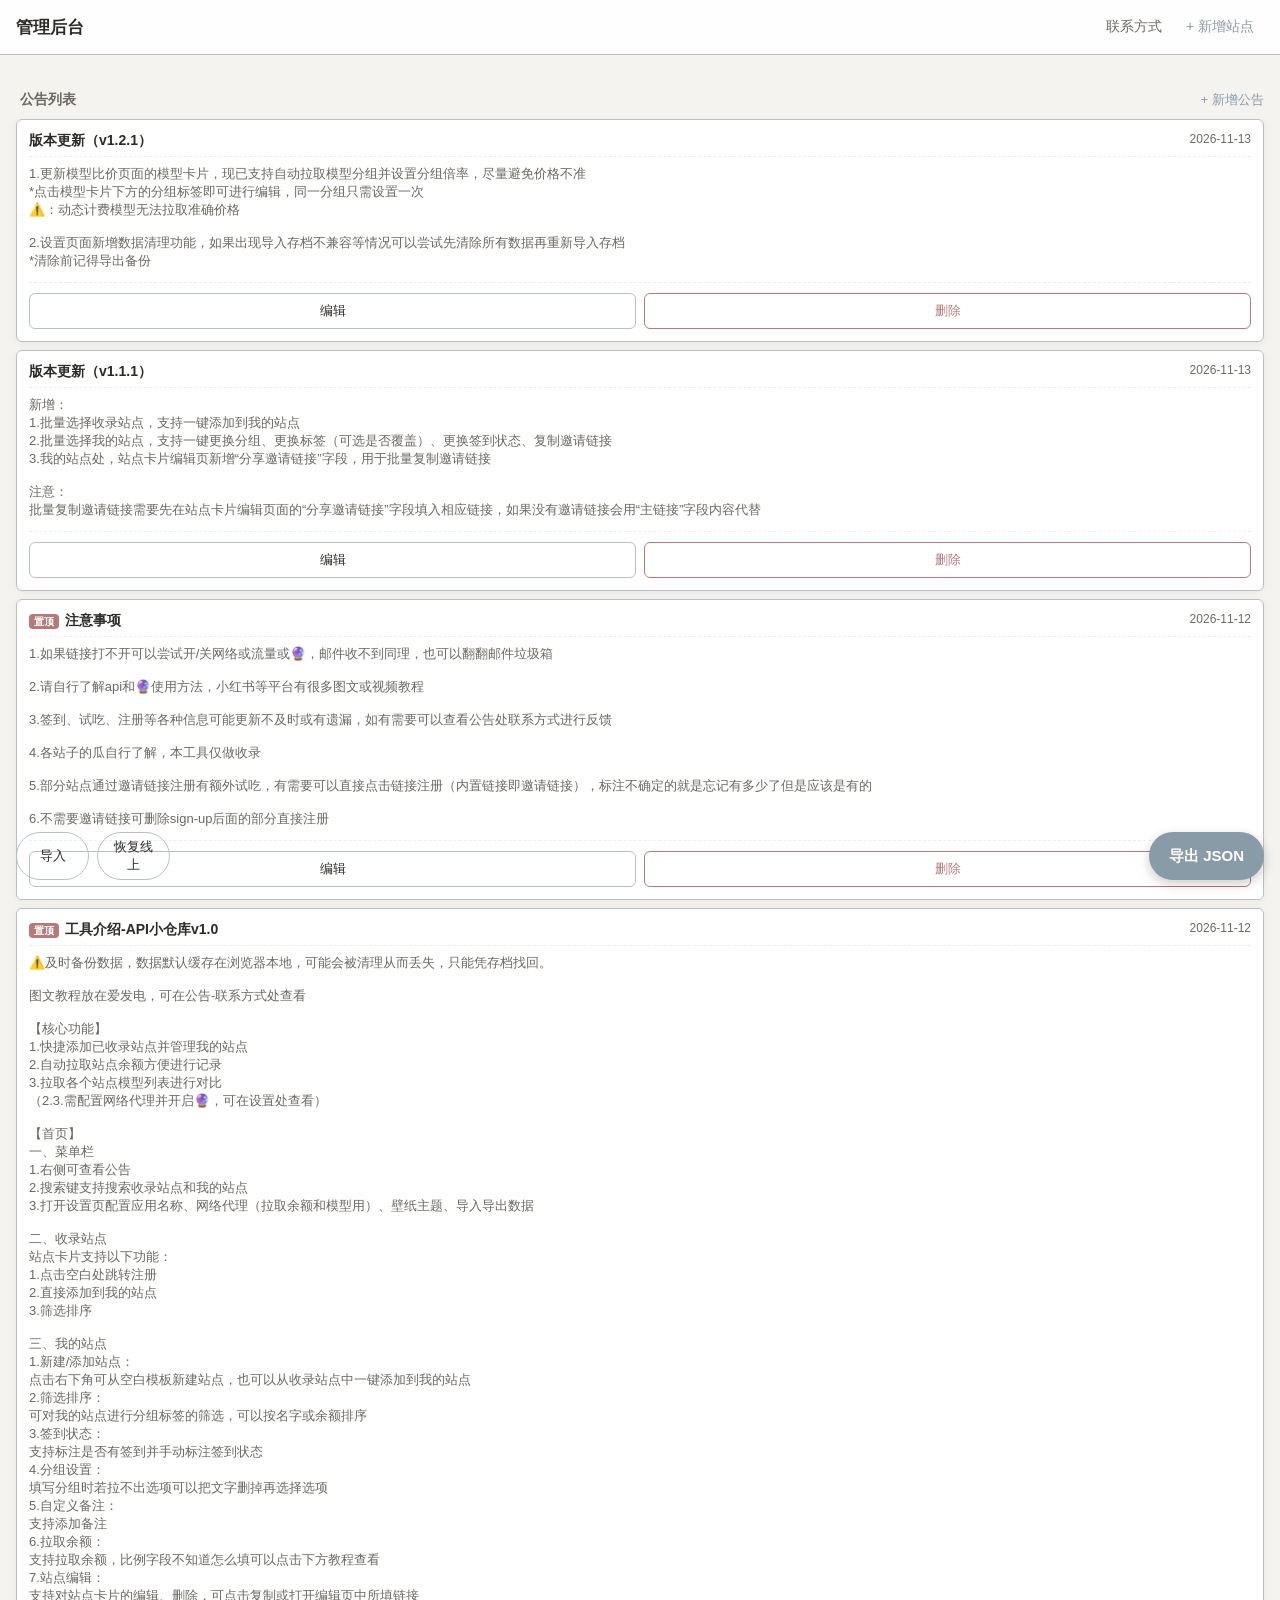
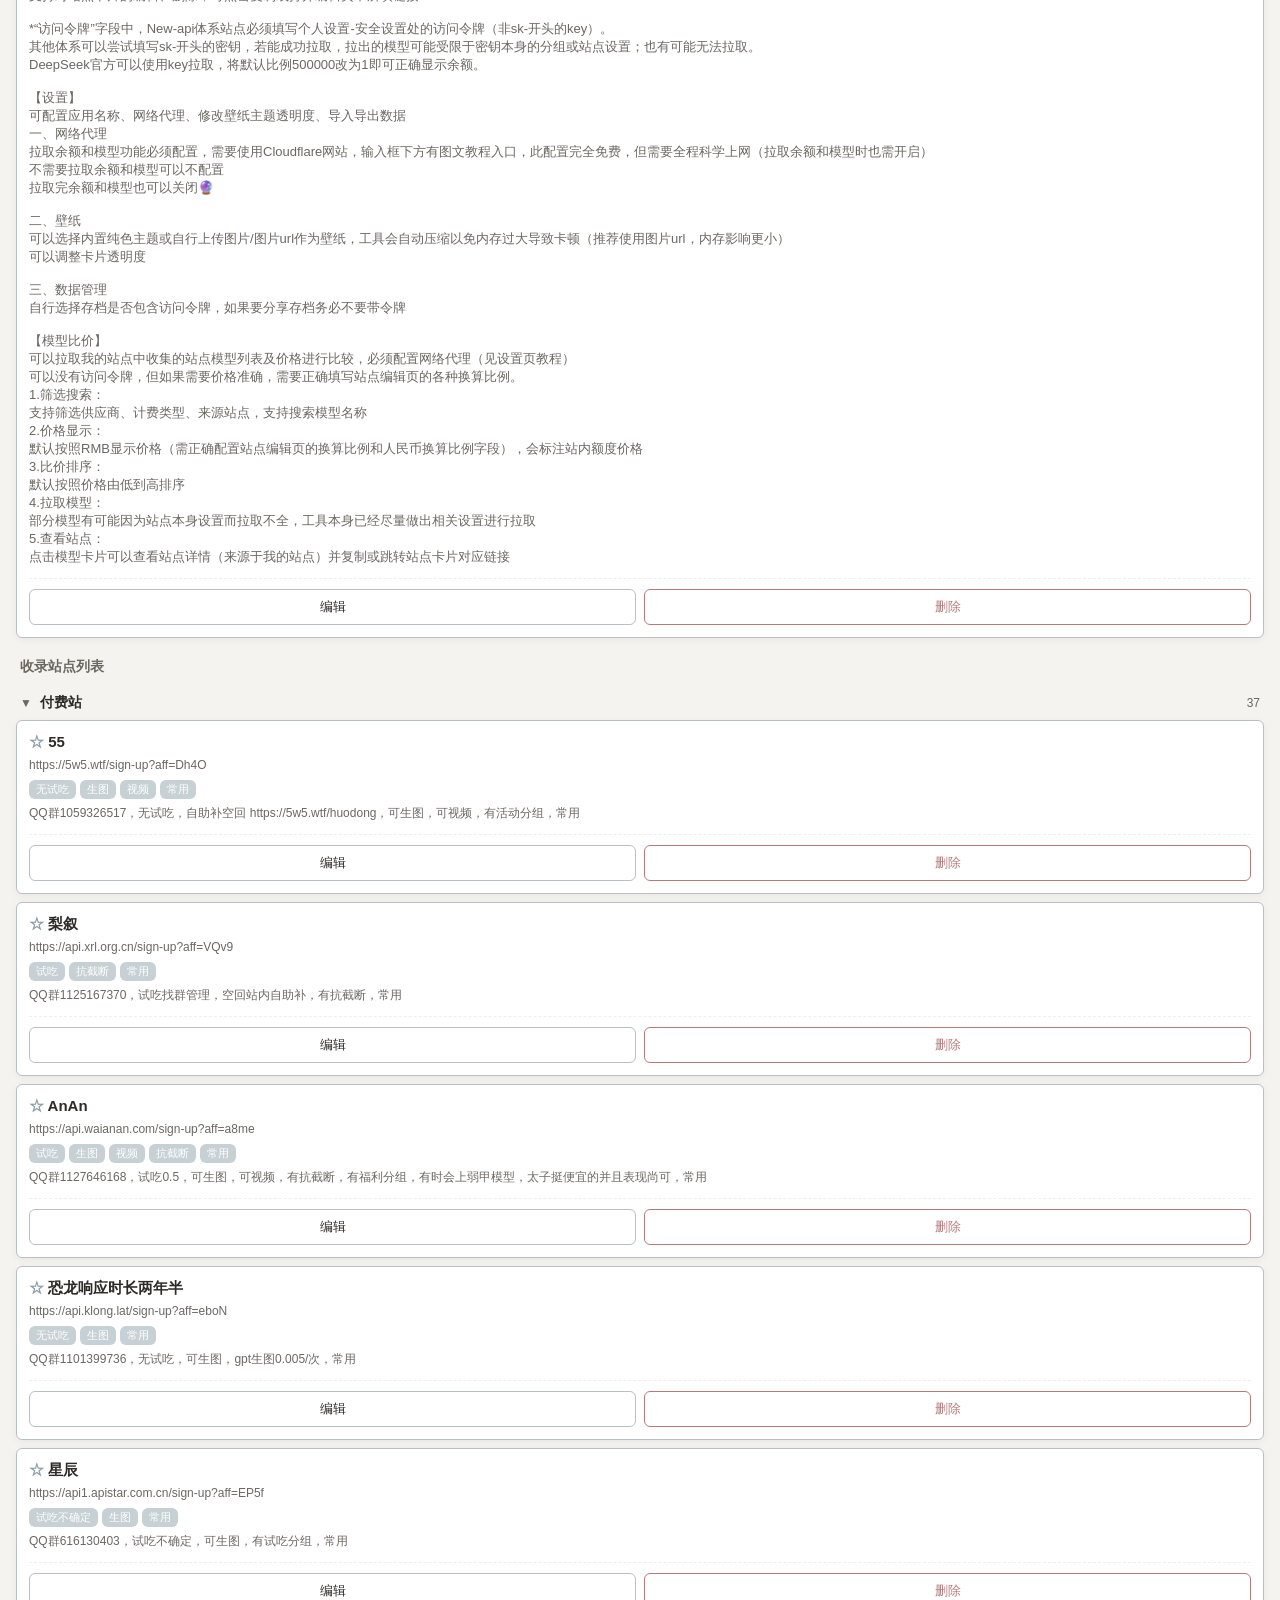
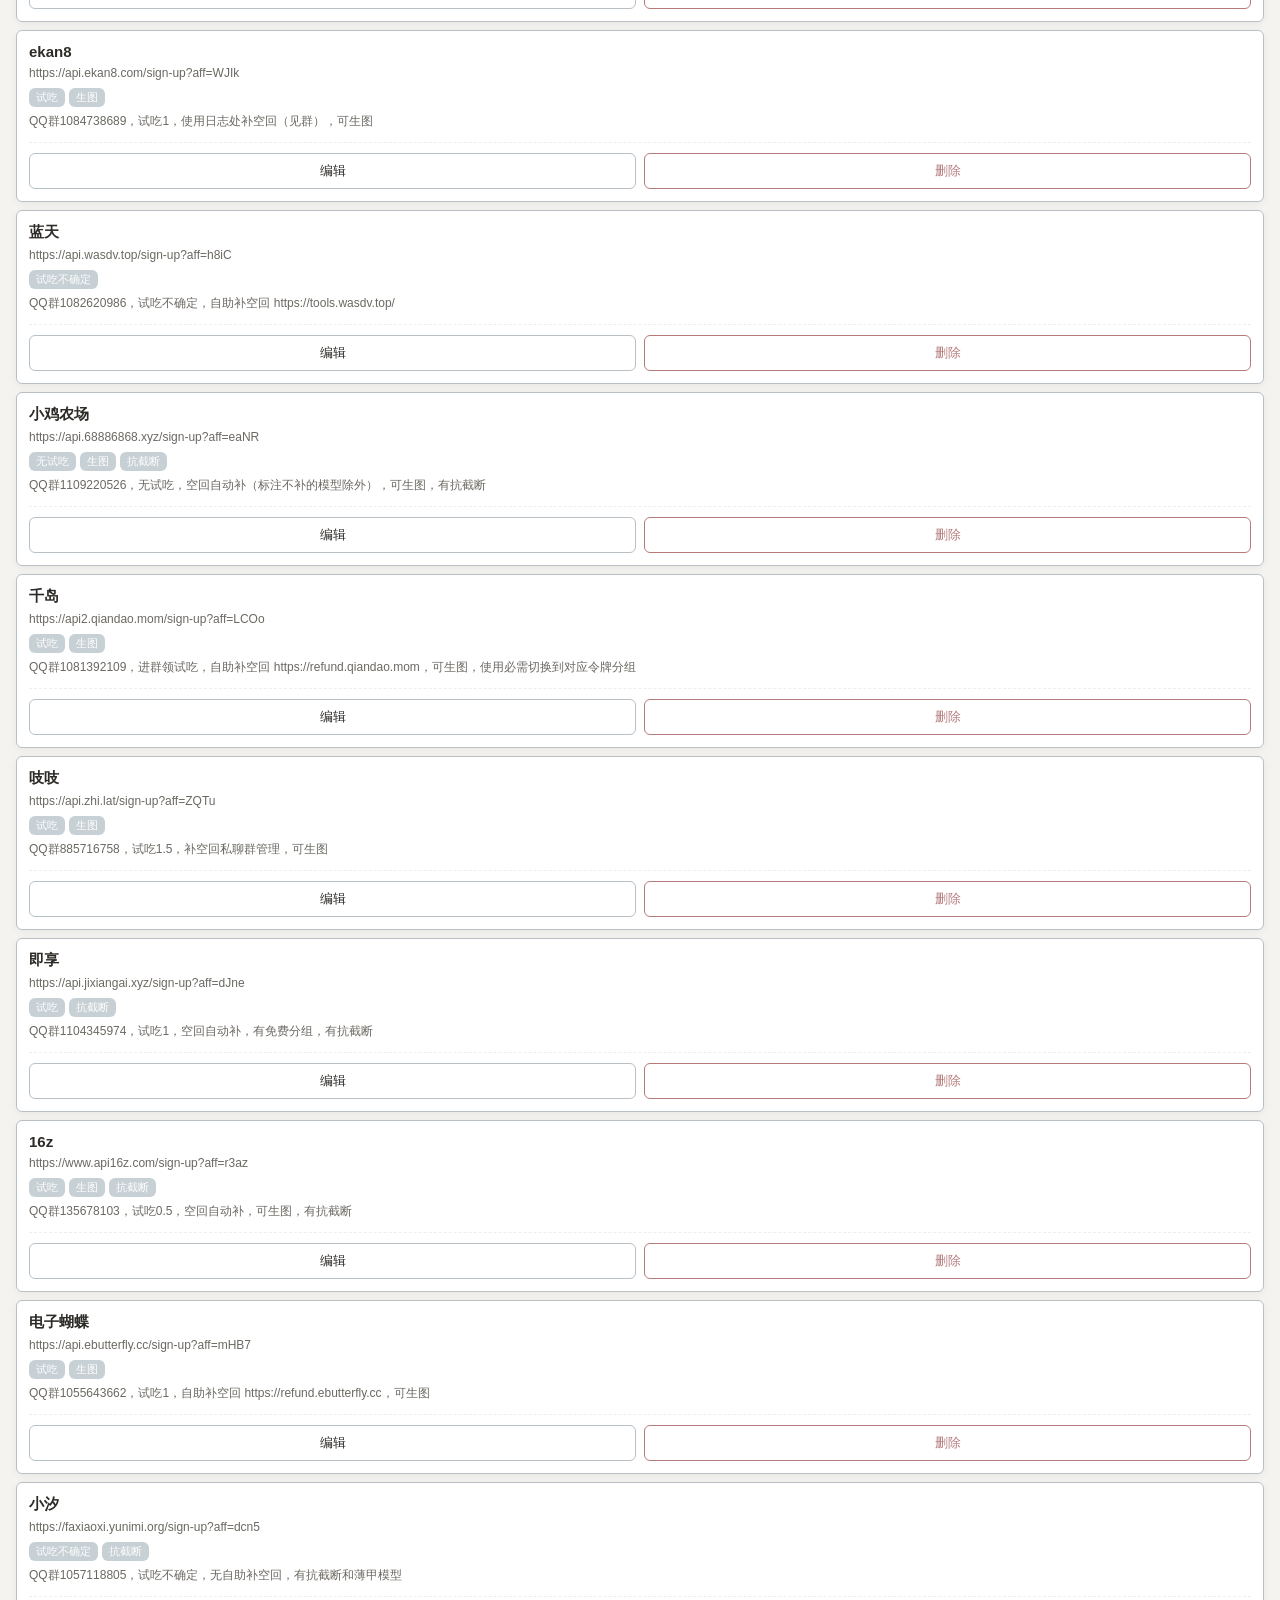
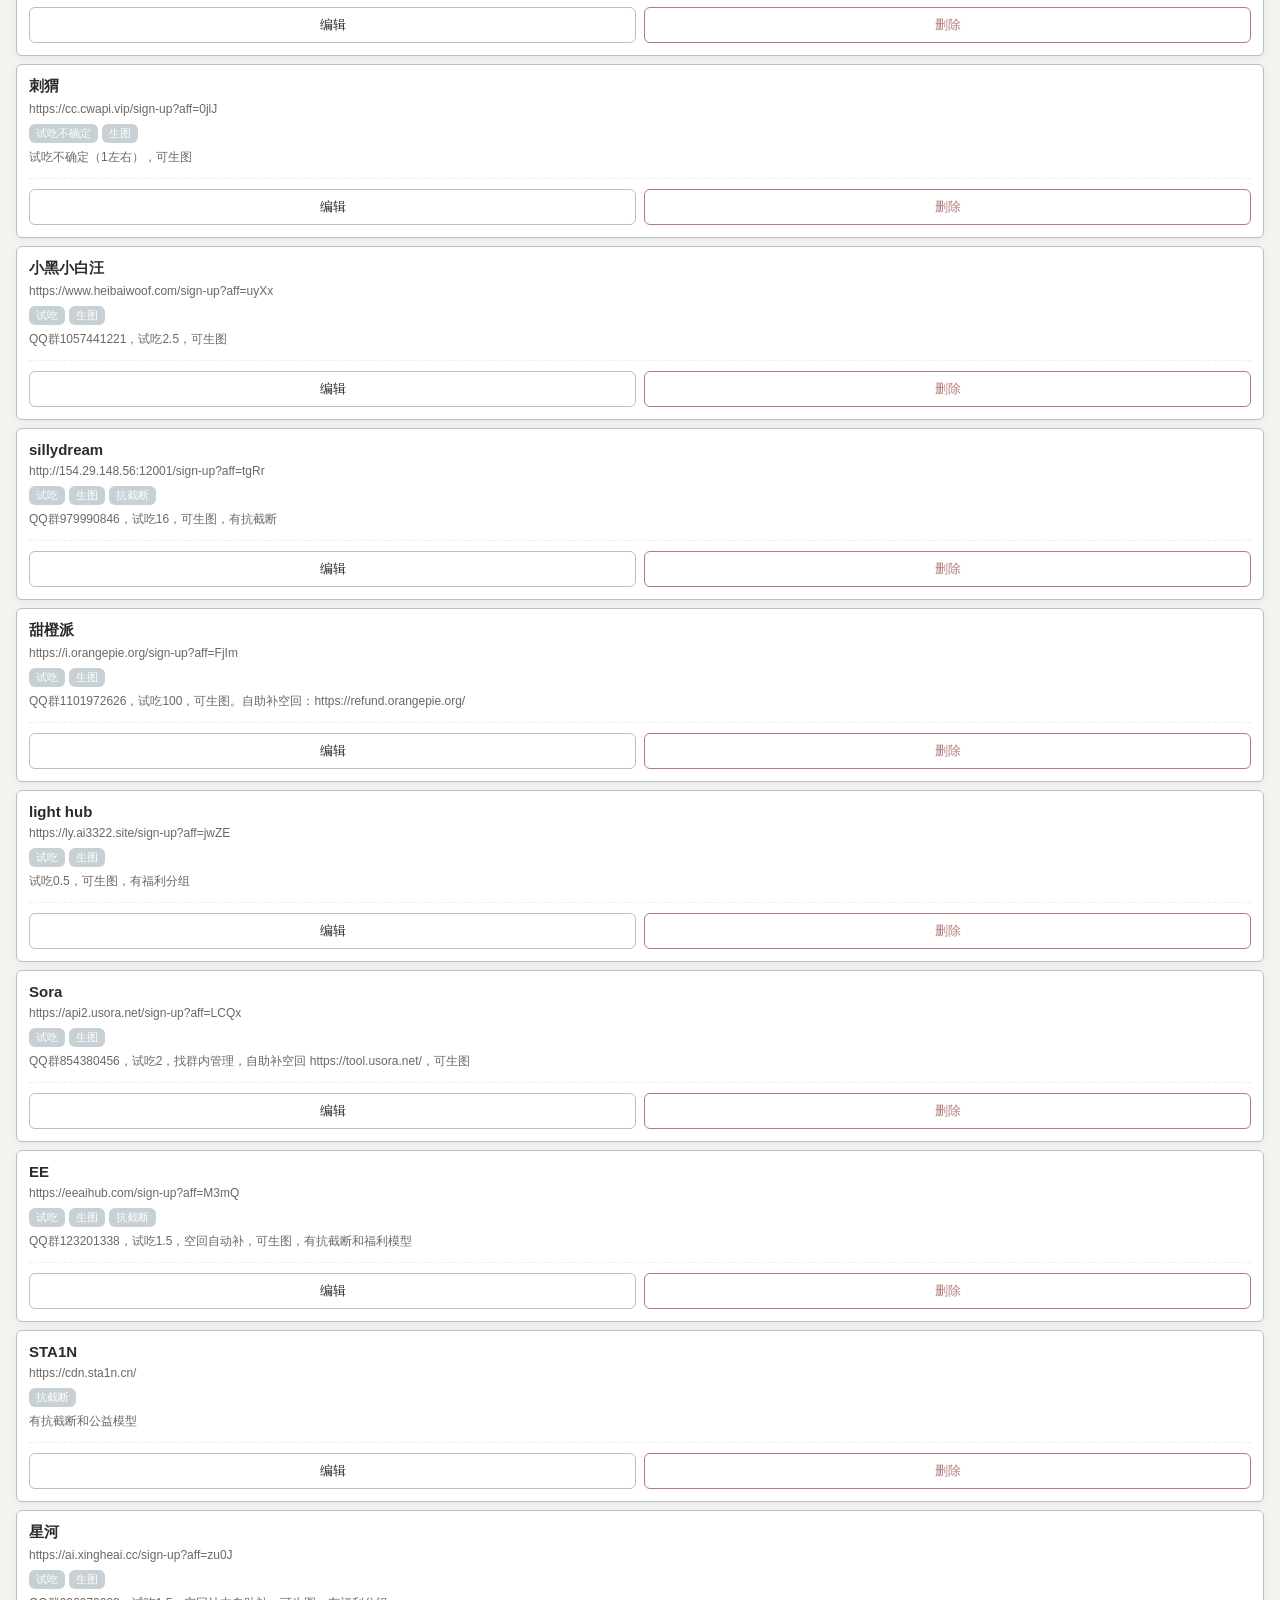
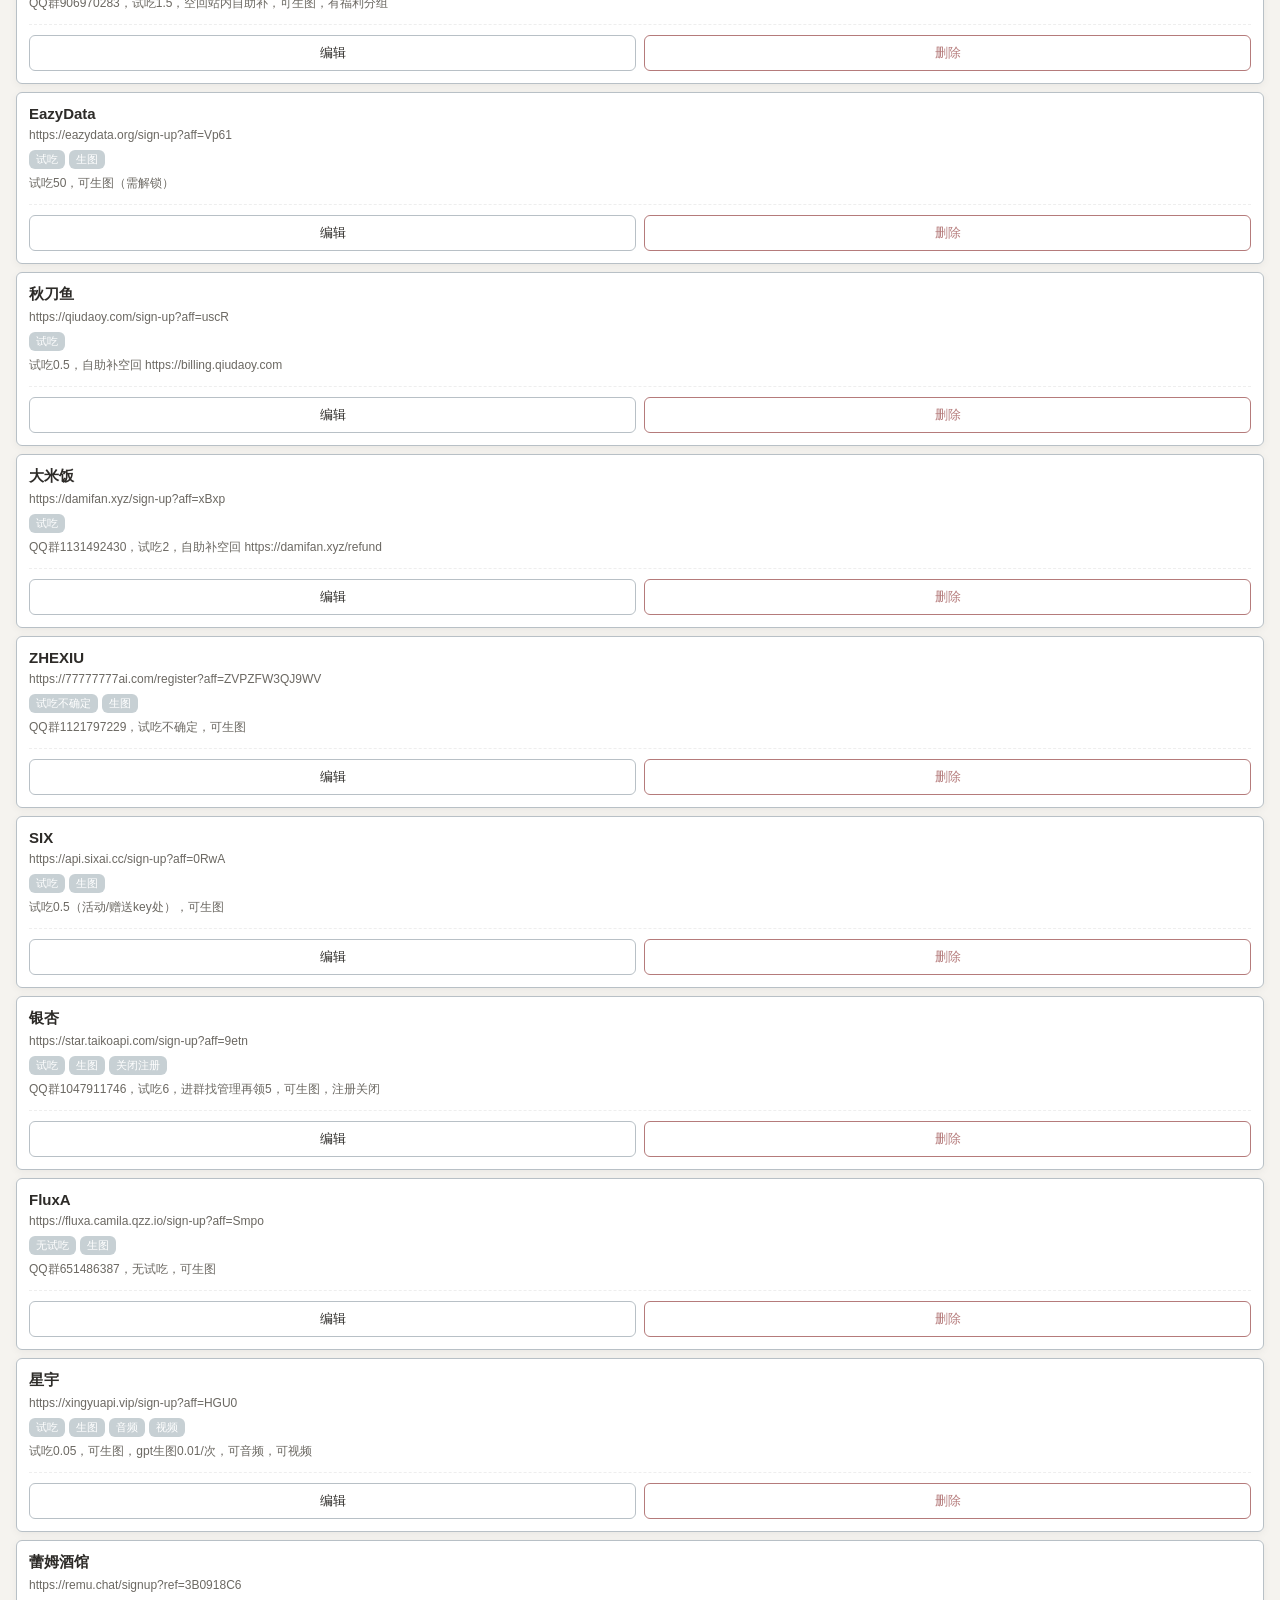
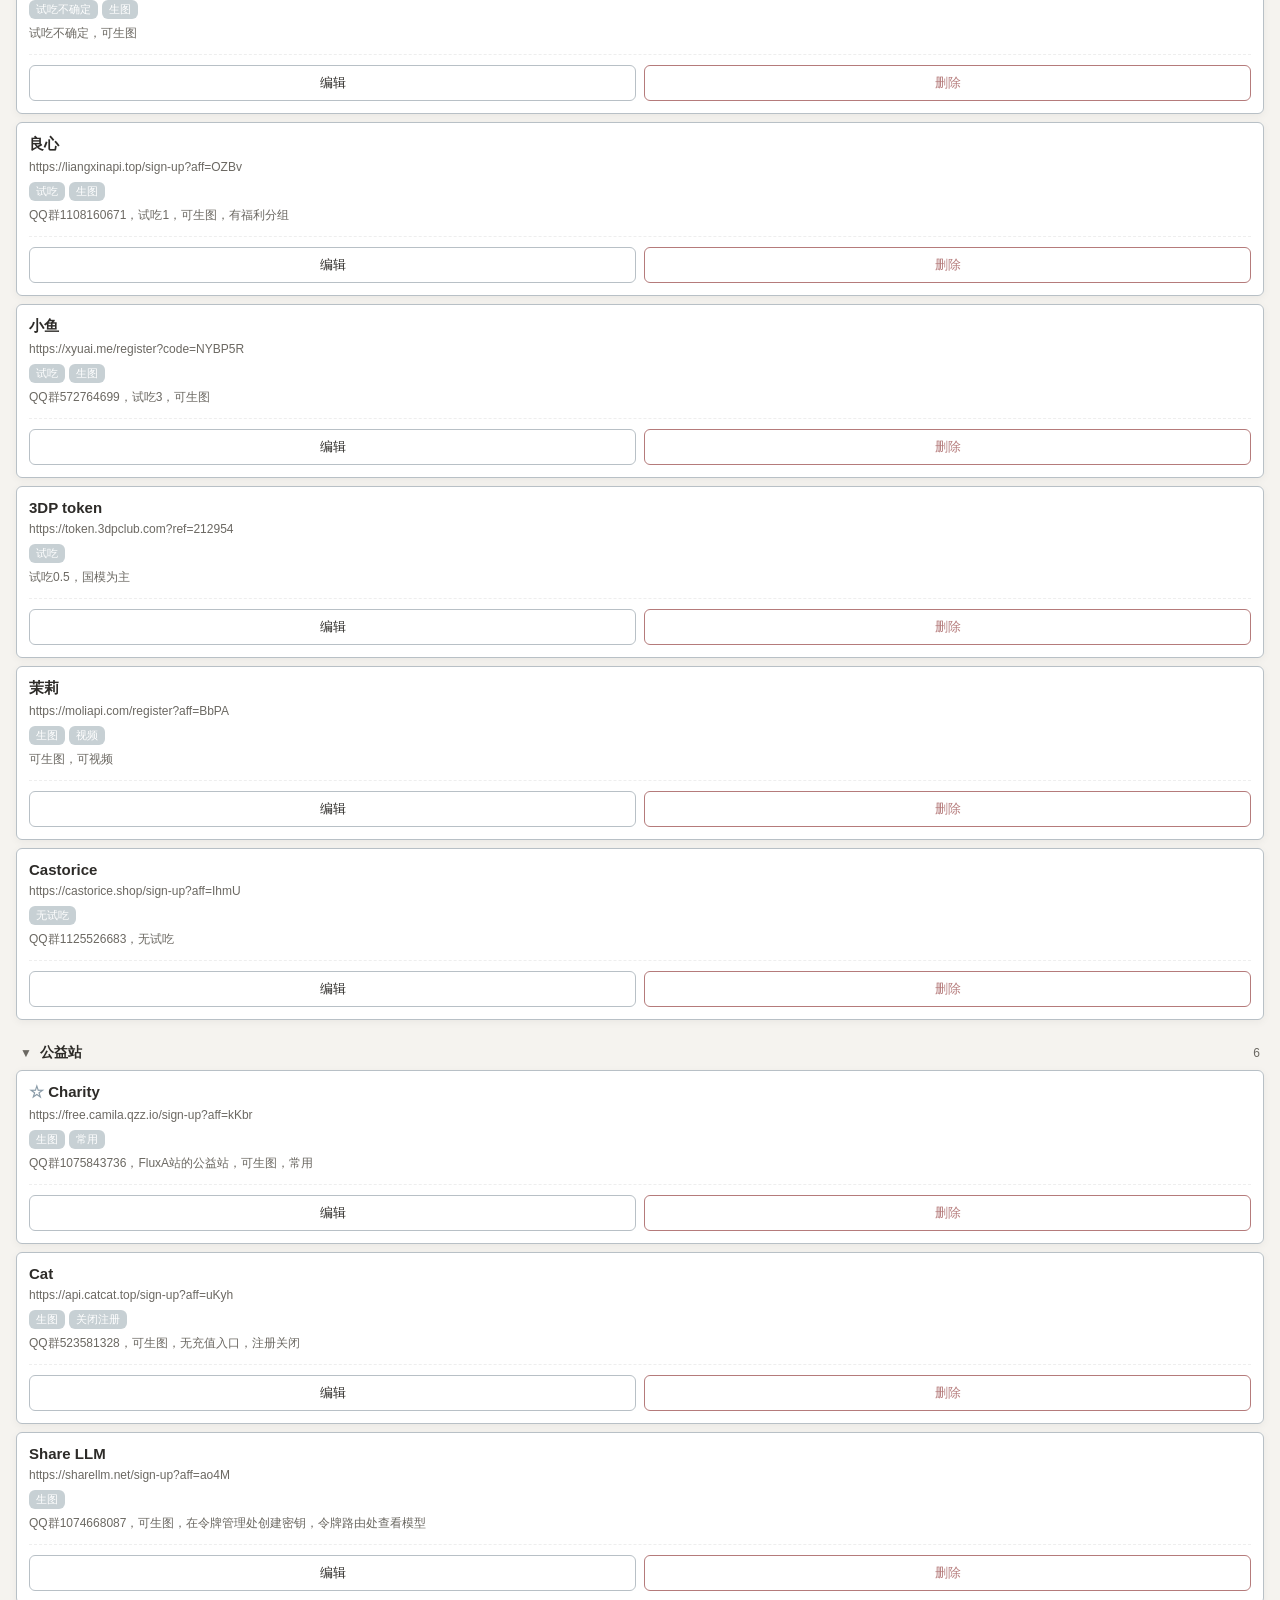
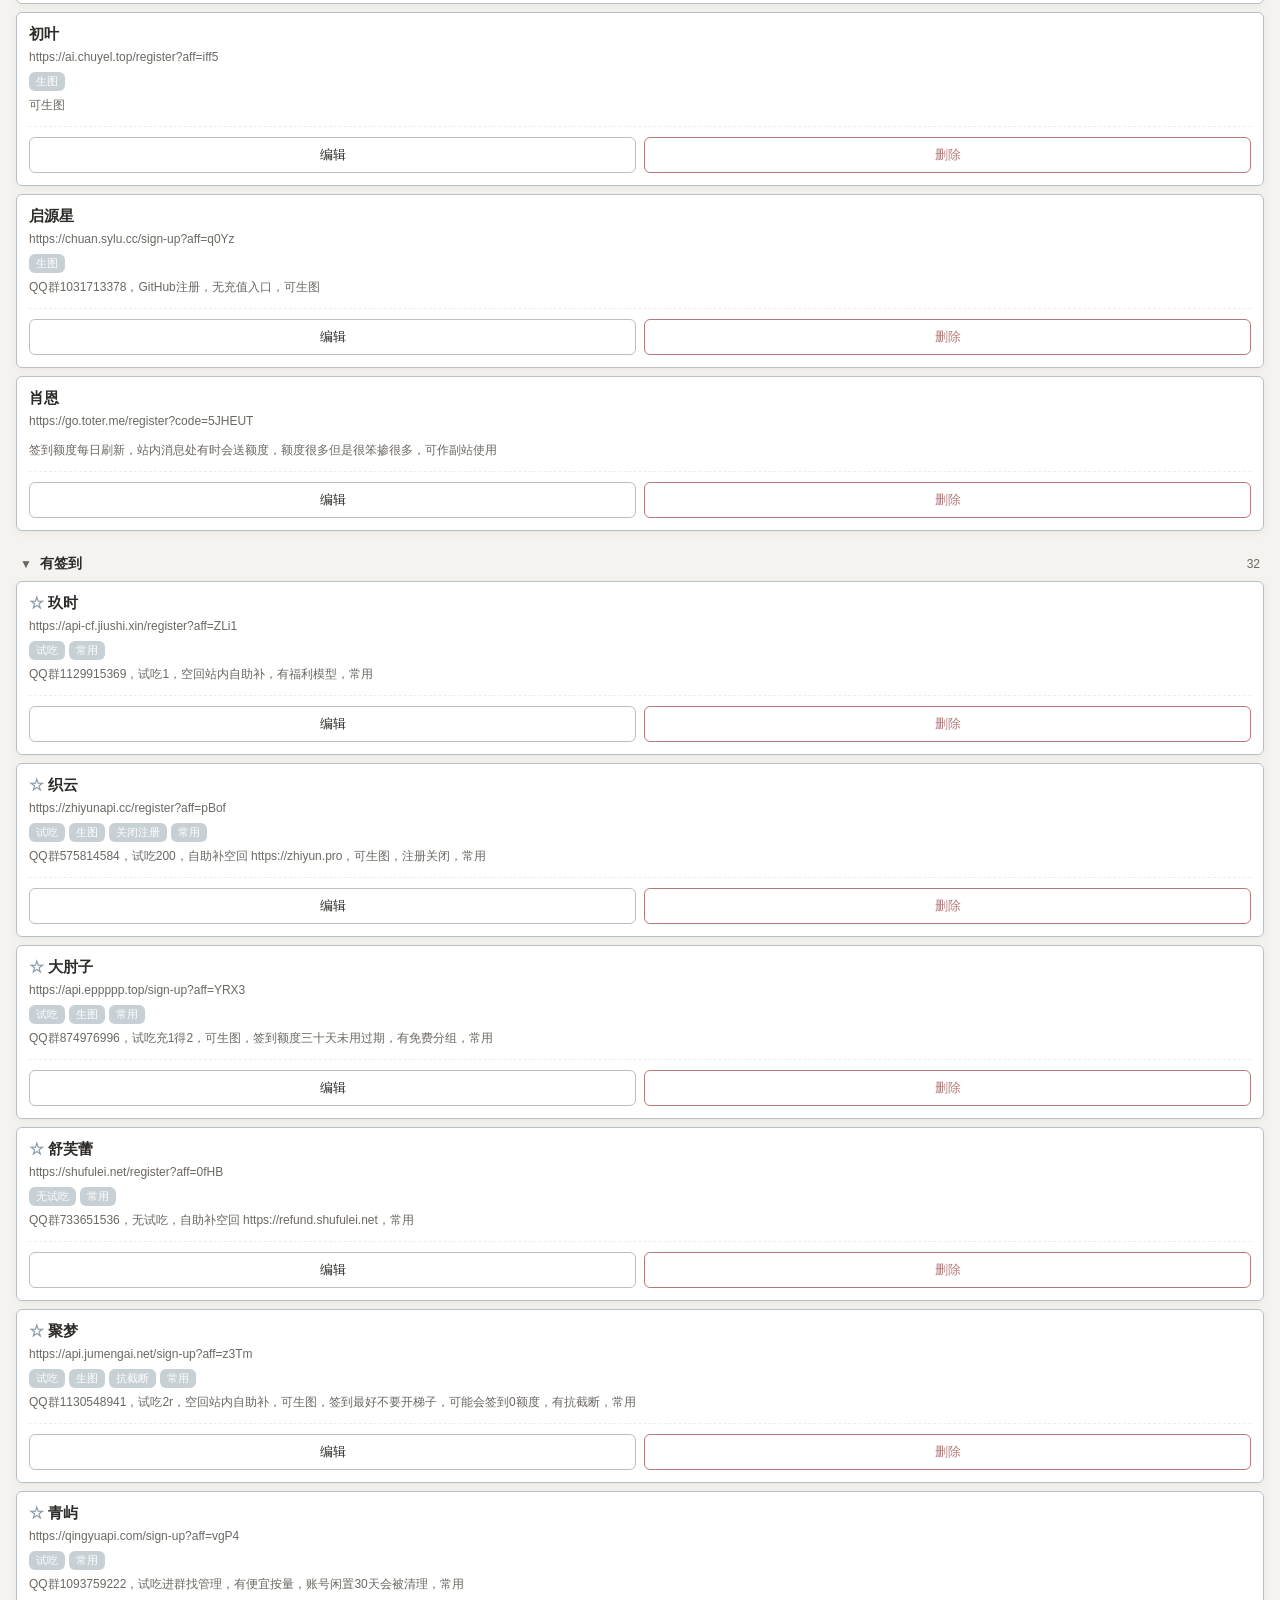
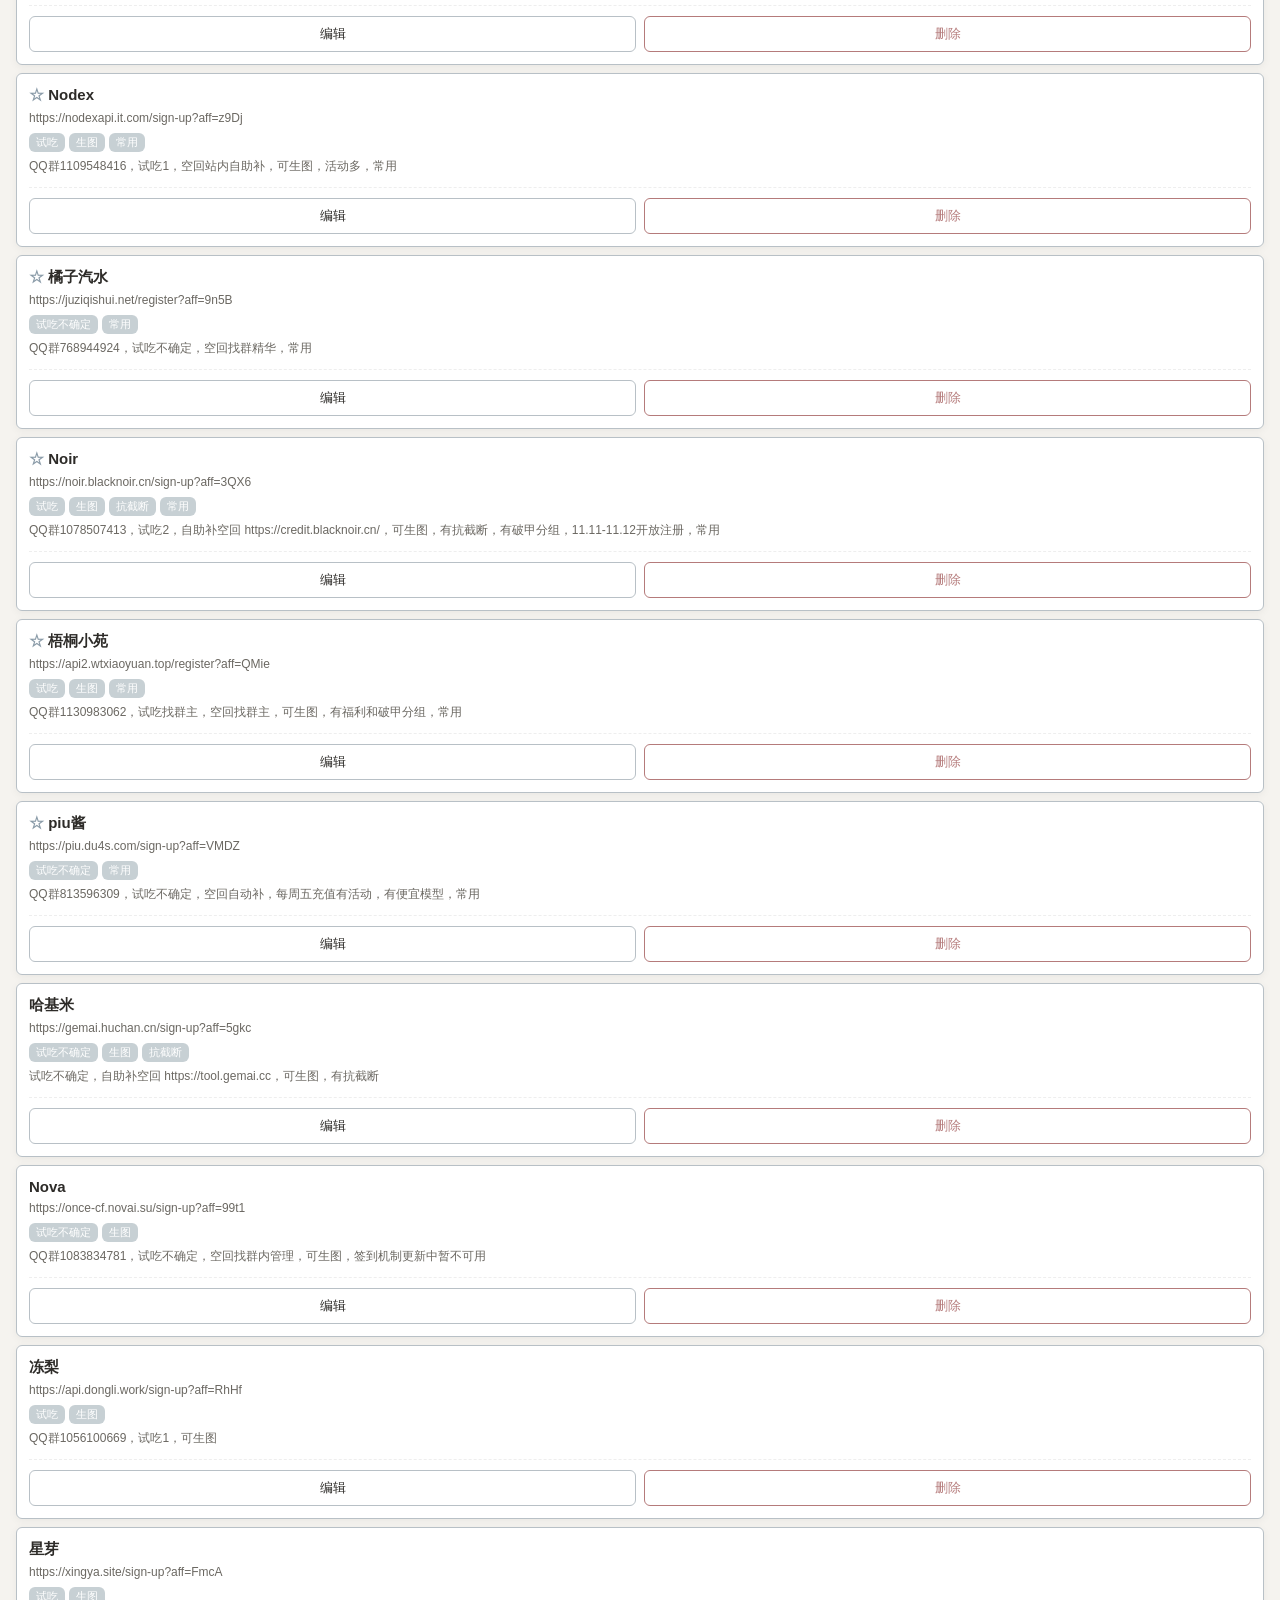
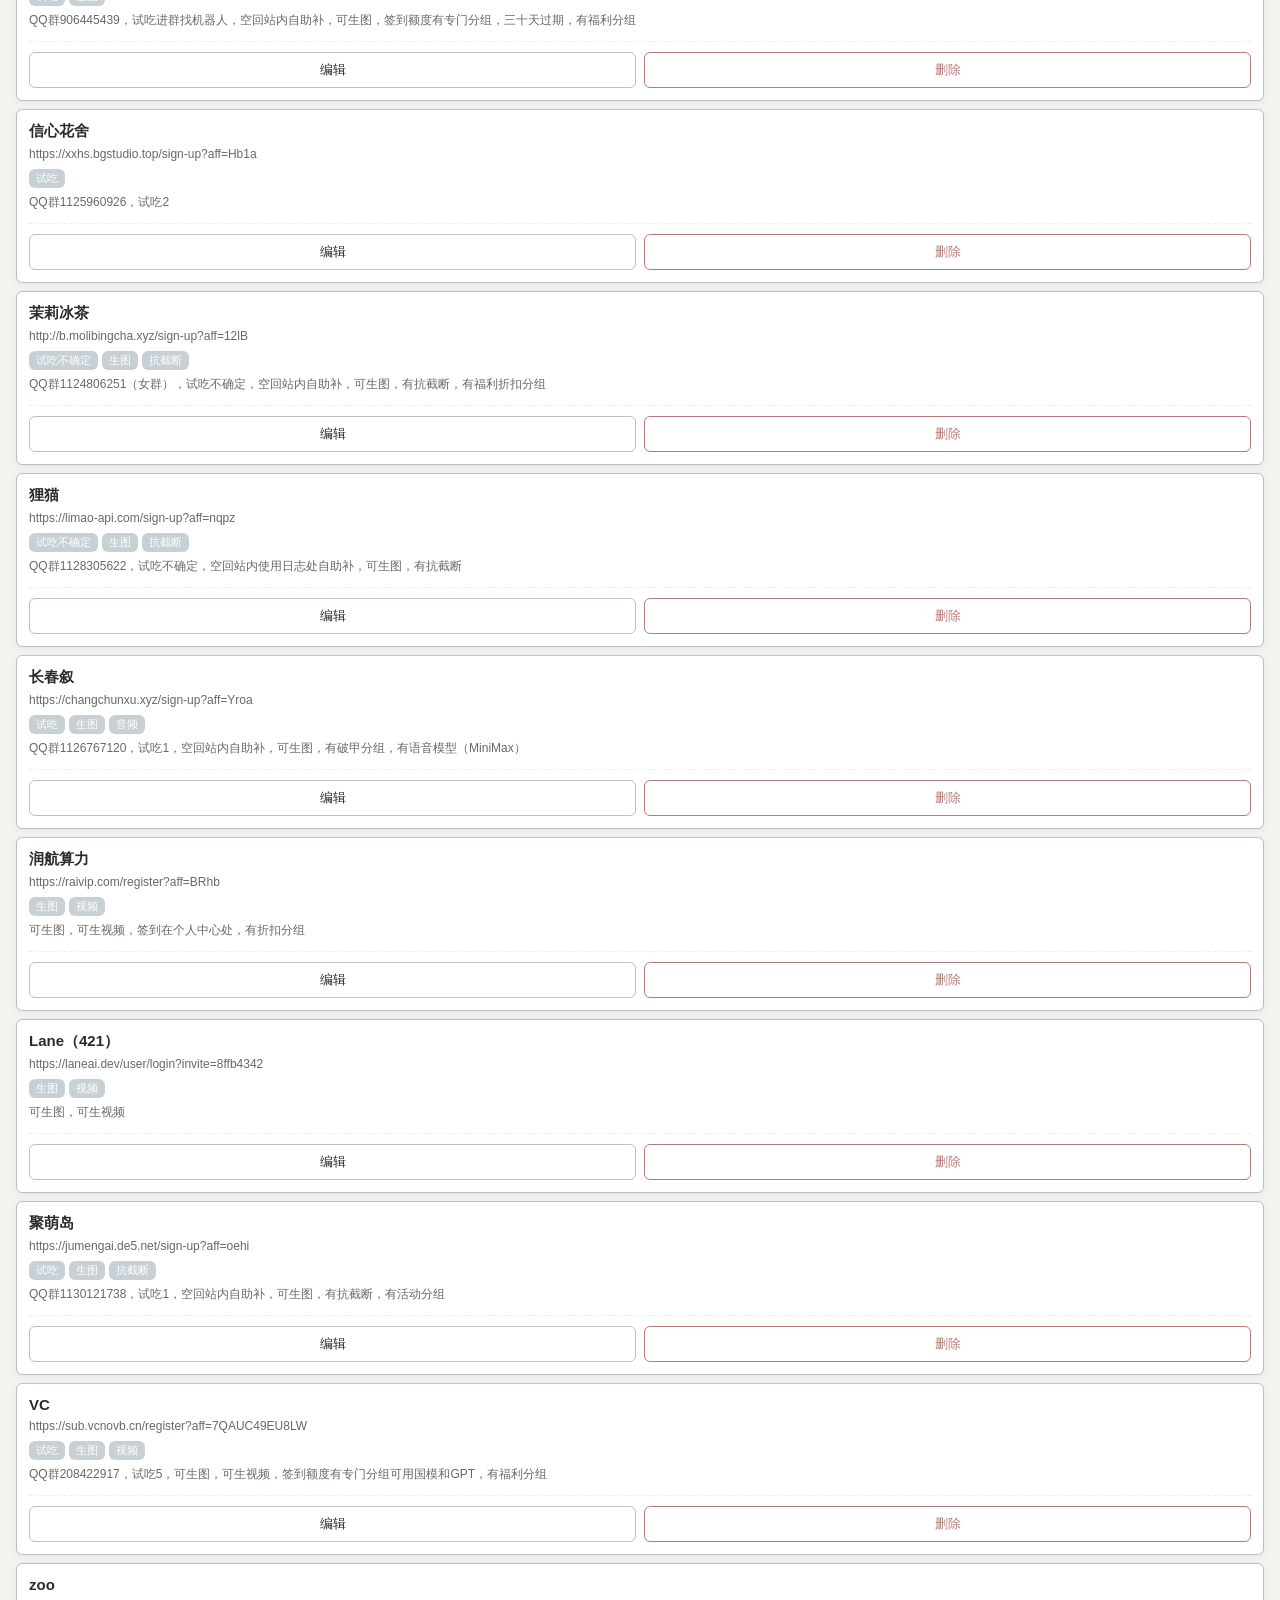
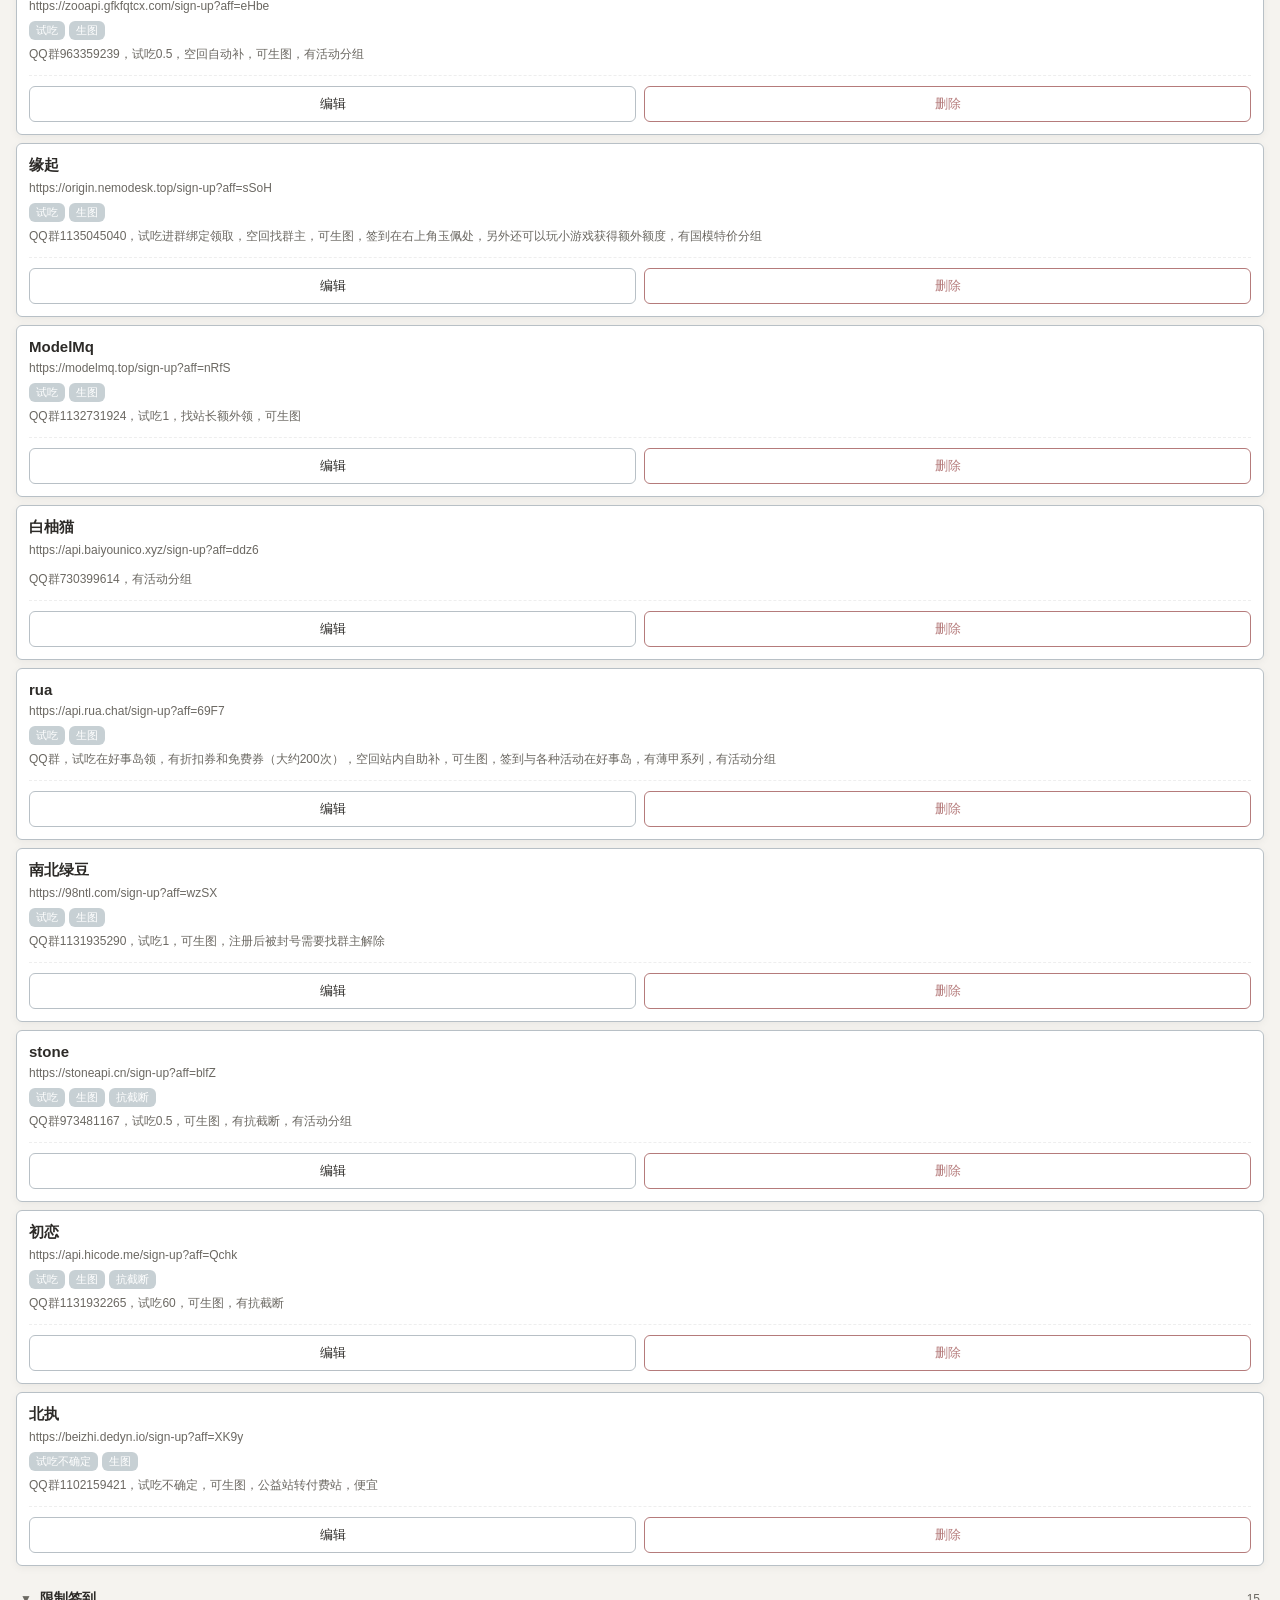
==== admin.html @ 4615d01d "Add files via upload" ====
<!DOCTYPE html>
<html lang="zh-CN">
<head>
  <meta charset="UTF-8">
  <meta name="viewport" content="width=device-width, initial-scale=1.0, viewport-fit=cover">
  <title>管理后台 - API小仓库</title>
  <style>
    :root{
      --bg:#f5f3ef; --card-rgb:255,255,255; --card-opacity:.95;
      --text:#2d2b28; --text-2:#6b6862; --border:#b8c0c6; 
      --accent:#8a9ba8; --accent-soft:#c7d0d4; --danger:#b57b7b;
      --radius:6px; --shadow:0 2px 8px rgba(0,0,0,.05);
    }
    *{box-sizing:border-box;-webkit-tap-highlight-color:transparent}
    body{margin:0;padding:0;background:var(--bg);color:var(--text);
      font-family:-apple-system,BlinkMacSystemFont,"Segoe UI","PingFang SC",sans-serif;font-size:15px}
    button{font-family:inherit}
    
    .topbar{position:sticky;top:0;z-index:20;display:flex;align-items:center;justify-content:space-between;
      padding:12px 16px;background:rgba(255,255,255,0.9);backdrop-filter:blur(10px);
      border-bottom:1.5px solid var(--border)}
    .topbar h1{margin:0;font-size:17px;font-family:Georgia,serif;font-weight:600}
    .text-btn{background:none;border:none;color:var(--text-2);font-size:14px;cursor:pointer;padding:6px 10px;border-radius:var(--radius)}
    .text-btn:hover{background:rgba(0,0,0,.05);color:var(--text)}

    main{padding:16px 16px 90px}
    
    .section-title{font-size:14px;font-weight:600;color:var(--text-2);margin:20px 0 10px 4px;}
    
    .group{margin-bottom:16px}
    .group-head{display:flex;align-items:center;gap:8px;padding:8px 4px;cursor:pointer;user-select:none}
    .group-head .arrow{font-size:12px;color:var(--text-2);transition:.2s}
    .group.collapsed .arrow{transform:rotate(-90deg)}
    .group-head .gname{font-weight:600;font-size:14px;flex:1}
    .group-head .gcount{font-size:12px;color:var(--text-2)}
    .group.collapsed .group-body{display:none}

    .site-card{background:#fff;border:1.5px solid var(--border);border-radius:var(--radius);
      padding:12px;margin-bottom:8px;box-shadow:var(--shadow)}
    .site-top{display:flex;align-items:flex-start;gap:8px}
    .site-name{flex:1;font-weight:600;font-size:15px;word-break:break-all}
    .site-meta{margin-top:6px;font-size:12px;color:var(--text-2);word-break:break-all}
    .tag-list{display:flex;flex-wrap:wrap;gap:4px;margin-top:8px}
    .tag{font-size:11px;padding:2px 7px;border-radius:var(--radius);background:var(--accent-soft);color:#fff}
    .site-note{margin-top:6px;font-size:12px;color:var(--text-2);white-space:pre-wrap;word-break:break-word}
    .btn-row{display:flex;gap:8px;margin-top:12px;padding-top:10px;border-top:1px dashed #eee}
    .btn{flex:1;padding:8px;border-radius:var(--radius);border:1.5px solid var(--border);
      background:transparent;color:var(--text);font-size:13px;cursor:pointer;text-align:center}
    .btn.primary{background:var(--accent);color:#fff;border-color:var(--accent)}
    .btn.danger{color:var(--danger);border-color:var(--danger)}

    .fab{position:fixed;right:16px;bottom:20px;padding:0 20px;height:48px;border-radius:24px;
      background:var(--accent);color:#fff;border:none;font-size:15px;font-weight:600;
      box-shadow:0 4px 12px rgba(0,0,0,.2);cursor:pointer;z-index:30;display:flex;align-items:center;justify-content:center}

    .modal-mask{position:fixed;inset:0;background:rgba(0,0,0,.4);z-index:50;display:none;align-items:flex-end;justify-content:center}
    .modal-mask.show{display:flex}
    .modal{background:#fff;width:100%;max-width:560px;max-height:90vh;overflow-y:auto;
      border-radius:16px 16px 0 0;padding:20px 16px;animation:slideUp .2s ease-out}
    @keyframes slideUp{from{transform:translateY(100%)}to{transform:translateY(0)}}
    .modal h3{margin:0 0 16px;font-size:16px;font-family:Georgia,serif}
    
    .field{margin-bottom:12px}
    .field label{display:block;font-size:12px;color:var(--text-2);margin-bottom:6px;font-weight:600}
    .field input,.field textarea{width:100%;padding:10px;border:1.5px solid var(--border);
      border-radius:var(--radius);background:#fff;font-size:14px;outline:none;font-family:inherit}
    .field textarea{min-height:80px;resize:vertical}
    
    .chip-row{display:flex;gap:6px;flex-wrap:wrap;margin-top:4px}
    .chip{padding:6px 12px;border-radius:var(--radius);border:1.5px solid var(--border);
      background:#fff;font-size:13px;cursor:pointer;color:var(--text-2);user-select:none;transition:.1s}
    .chip.active{background:var(--accent);color:#fff;border-color:var(--accent)}

    .notice-card{background:#fff;border:1.5px solid var(--border);border-radius:var(--radius);padding:12px;margin-bottom:8px;box-shadow:var(--shadow)}
    .pin-badge{background:var(--danger); color:#fff; font-size:10px; padding:2px 5px; border-radius:4px; margin-right:6px;}

    /* 动态联系方式行 */
    .contact-row { display: flex; gap: 8px; margin-bottom: 8px; }
    .contact-row input { flex: 1; margin: 0; }
    .contact-row button { padding: 0 12px; border: 1.5px solid var(--danger); color: var(--danger); background: transparent; border-radius: var(--radius); cursor: pointer; }
  </style>
</head>
<body>

<header class="topbar">
  <h1>管理后台</h1>
  <div>
    <button class="text-btn" id="btnSettings">联系方式</button>
    <button class="text-btn" style="color:var(--accent)" id="btnAddSite">+ 新增站点</button>
  </div>
</header>

<main>
  <div class="section-title" style="display:flex;justify-content:space-between;align-items:center">
    <span>公告列表</span>
    <button class="text-btn" style="color:var(--accent);font-size:13px;padding:0" id="btnAddNotice">+ 新增公告</button>
  </div>
  <div id="noticeList"></div>

  <div class="section-title">收录站点列表</div>
  <div id="siteList"></div>
</main>

<div style="position:fixed; left:16px; bottom:20px; display:flex; gap:8px; z-index:30;">
  <button class="btn" style="width:auto; height:48px; border-radius:24px; padding:0 16px;" id="btnImport">导入</button>
  <button class="btn" style="width:auto; height:48px; border-radius:24px; padding:0 16px;" id="btnReset">恢复线上</button>
  <input type="file" id="fileImport" accept=".json" style="display:none">
</div>
<button class="fab" id="btnExport">导出 JSON</button>

<div class="modal-mask" id="modalMask">
  <div class="modal" id="modalBox"></div>
</div>

<script>
let registry = { 
  version: 1, updatedAt: "", notice: [], contact: [], 
  presetGroups: [], presetTags: [], sites: [] 
};
let currentGroups = [];
let currentTags = [];
let collapsedGroups = [];

const STORAGE_KEY = 'api_tool_registry_draft';

// 自动保存到本地草稿
function saveToLocal() {
  localStorage.setItem(STORAGE_KEY, JSON.stringify(registry));
}

async function loadData() {
  const draft = localStorage.getItem(STORAGE_KEY);
  
  if (draft) {
    try {
      registry = JSON.parse(draft);
      console.log('已加载本地草稿数据');
    } catch(e) {}
  } else {
    // 如果没有草稿，拉取线上文件
    try {
      const res = await fetch('./registry.json');
      if (res.ok) {
        registry = await res.json();
        saveToLocal();
        console.log('已从线上同步数据到本地草稿');
      }
    } catch (e) { 
      console.warn('读取 registry.json 失败，且无本地草稿'); 
    }
  }

  // 兼容旧数据修复
  if (registry.contact && !Array.isArray(registry.contact)) {
    const newContact = [];
    if (registry.contact.email) newContact.push({ label: '邮箱', value: registry.contact.email });
    if (registry.contact.qq) newContact.push({ label: 'QQ', value: registry.contact.qq });
    registry.contact = newContact;
  }
  if (!Array.isArray(registry.contact)) registry.contact = [];

  currentGroups = registry.presetGroups || ["付费站","公益站","有签到","限制签到","生图站"];
  currentTags = registry.presetTags || ["试吃","无试吃","试吃不确定","需邀请码","关闭注册","生图","视频","音频","抗截断","常用"];
  
  render();
}

function render() {
  renderNotices();
  renderSites();
}

function renderNotices() {
  const wrap = document.getElementById("noticeList");
  const notices = registry.notice || [];
  if(notices.length === 0) {
    wrap.innerHTML = `<div style="font-size:12px;color:#999;padding:10px 4px;">暂无公告</div>`;
    return;
  }
  const reversed = notices.slice().reverse();
  wrap.innerHTML = reversed.map((n, i) => {
    const trueIdx = notices.length - 1 - i;
    return `<div class="notice-card">
      <div style="display:flex;justify-content:space-between;margin-bottom:8px;border-bottom:1px dashed #eee;padding-bottom:6px;">
        <b style="font-size:14px;">${n.isPinned ? '<span class="pin-badge">置顶</span>' : ''}${n.title}</b>
        <span style="font-size:12px;color:var(--text-2)">${n.date}</span>
      </div>
      <div style="font-size:13px;color:var(--text-2);white-space:pre-wrap;word-break:break-word;">${n.content}</div>
      <div class="btn-row">
        <button class="btn" onclick="editNotice(${trueIdx})">编辑</button>
        <button class="btn danger" onclick="deleteNotice(${trueIdx})">删除</button>
      </div>
    </div>`;
  }).join("");
}

function renderSites() {
  const wrap = document.getElementById("siteList");
  const allGroups = [...currentGroups];
  registry.sites.forEach(s => { if(s.group && !allGroups.includes(s.group)) allGroups.push(s.group); });

  const html = [];
  allGroups.forEach(g => {
    const items = registry.sites.filter(s => s.group === g);
    if(!items.length && !currentGroups.includes(g)) return;
    
    const isCollapsed = collapsedGroups.includes(g);
    html.push(`<section class="group ${isCollapsed ? 'collapsed' : ''}" data-group="${g}">
      <div class="group-head" onclick="toggleGroup('${g}')">
        <span class="arrow">▼</span>
        <span class="gname">${g}</span>
        <span class="gcount">${items.length}</span>
      </div>
      <div class="group-body">
        ${items.map(s => cardHTML(s)).join("")}
      </div>
    </section>`);
  });

  if(registry.sites.length === 0) {
    wrap.innerHTML = `<div style="text-align:center;color:#999;padding:20px">暂无收录站点</div>`;
  } else {
    wrap.innerHTML = html.join("");
  }
}

function cardHTML(s) {
  const tags = (s.tags || []).map(t => `<span class="tag">${t}</span>`).join("");
  return `<div class="site-card">
    <div class="site-top">
      <div class="site-name">${(s.tags||[]).includes("常用") ? '<span style="color:var(--accent)">☆</span> ' : ''}${s.name}</div>
    </div>
    <div class="site-meta">${s.invite}</div>
    <div class="tag-list">${tags}</div>
    ${s.note ? `<div class="site-note">${s.note}</div>` : ""}
    <div class="btn-row">
      <button class="btn" onclick="editSite('${s.id}')">编辑</button>
      <button class="btn danger" onclick="deleteSite('${s.id}')">删除</button>
    </div>
  </div>`;
}

window.toggleGroup = (g) => {
  const idx = collapsedGroups.indexOf(g);
  if (idx >= 0) collapsedGroups.splice(idx, 1);
  else collapsedGroups.push(g);
  renderSites();
};

window.deleteSite = (id) => {
  if (!confirm('确定删除该站点？')) return;
  registry.sites = registry.sites.filter(s => s.id !== id);
  saveToLocal();
  renderSites();
};

window.editSite = (id) => {
  const s = registry.sites.find(x => x.id === id);
  if(!s) return;
  openSiteForm(s);
};

window.deleteNotice = (idx) => {
  if(!confirm('确定删除这条公告？')) return;
  registry.notice.splice(idx, 1);
  saveToLocal();
  renderNotices();
};

window.editNotice = (idx) => {
  openNoticeForm(registry.notice[idx], idx);
};

function openSiteForm(site) {
  const isEdit = !!site;
  const s = site || { id: "r_" + Date.now(), name: "", invite: "", group: currentGroups[0], tags: [], note: "" };
  
  const groupChips = currentGroups.map(g => `<div class="chip ${s.group === g ? 'active' : ''}" data-group="${g}">${g}</div>`).join("");
  const tagChips = currentTags.map(t => `<div class="chip ${(s.tags||[]).includes(t) ? 'active' : ''}" data-tag="${t}">${t}</div>`).join("");

  document.getElementById("modalBox").innerHTML = `
    <h3>${isEdit ? '编辑站点' : '新增站点'}</h3>
    <input type="hidden" id="f-id" value="${s.id}">
    <div class="field"><label>站名 *</label><input id="f-name" value="${s.name}"></div>
    <div class="field"><label>链接 *</label><input id="f-invite" value="${s.invite}"></div>
    <div class="field"><label>分组（点击选择）</label><div class="chip-row" id="groupPicker">${groupChips}</div></div>
    <div class="field"><label>标签（点击多选）</label><div class="chip-row" id="tagPicker">${tagChips}</div></div>
    <div class="field"><label>备注</label><textarea id="f-note">${s.note||''}</textarea></div>
    <div class="btn-row" style="border:none;margin-top:20px;">
      <button class="btn" onclick="closeModal()">取消</button>
      <button class="btn primary" onclick="saveSiteForm()">保存</button>
    </div>
  `;

  document.querySelectorAll("#groupPicker .chip").forEach(c => {
    c.onclick = () => {
      document.querySelectorAll("#groupPicker .chip").forEach(el => el.classList.remove("active"));
      c.classList.add("active");
    };
  });
  document.querySelectorAll("#tagPicker .chip").forEach(c => {
    c.onclick = () => c.classList.toggle("active");
  });

  document.getElementById("modalMask").classList.add("show");
}

window.saveSiteForm = () => {
  const id = document.getElementById("f-id").value;
  const name = document.getElementById("f-name").value.trim();
  const invite = document.getElementById("f-invite").value.trim();
  if(!name || !invite) return alert("站名和链接必填");

  const activeGroup = document.querySelector("#groupPicker .chip.active");
  const group = activeGroup ? activeGroup.dataset.group : "其他";
  const tags = [...document.querySelectorAll("#tagPicker .chip.active")].map(c => c.dataset.tag);
  const obj = { id, name, invite, group, tags, note: document.getElementById("f-note").value.trim() };
  
  if(idx >= 0) registry.sites[idx] = obj;
  else registry.sites.push(obj);

  saveToLocal();
  closeModal();
  renderSites();
};

function openNoticeForm(notice, idx) {
  const isEdit = idx !== undefined;
  const n = notice || { date: new Date().toISOString().split('T')[0], title: "", content: "", isPinned: false };

  document.getElementById("modalBox").innerHTML = `
    <h3>${isEdit ? '编辑公告' : '发布新公告'}</h3>
    <input type="hidden" id="n-idx" value="${isEdit ? idx : ''}">
    <div class="field"><label>日期</label><input id="n-date" value="${n.date}"></div>
    <div class="field"><label>标题</label><input id="n-title" value="${n.title}"></div>
    <div class="field"><label>内容（支持换行）</label><textarea id="n-content" style="min-height:120px">${n.content}</textarea></div>
    <div class="field" style="display:flex; align-items:center; gap:8px;">
      <input type="checkbox" id="n-pinned" ${n.isPinned ? 'checked' : ''} style="width:16px; height:16px; margin:0;">
      <label for="n-pinned" style="margin:0; cursor:pointer;">是否置顶此公告</label>
    </div>
    <div class="btn-row" style="border:none;margin-top:20px;">
      <button class="btn" onclick="closeModal()">取消</button>
      <button class="btn primary" onclick="saveNoticeForm()">保存</button>
    </div>
  `;
  document.getElementById("modalMask").classList.add("show");
}

window.saveNoticeForm = () => {
  const idxStr = document.getElementById("n-idx").value;
  const date = document.getElementById("n-date").value.trim();
  const title = document.getElementById("n-title").value.trim();
  const content = document.getElementById("n-content").value.trim();
  const isPinned = document.getElementById("n-pinned").checked;
  if(!title || !content) return alert("标题和内容必填");

  const obj = { date, title, content, isPinned };
  if(idxStr !== '') {
    registry.notice[Number(idxStr)] = obj;
  } else {
    registry.notice.push(obj); 
  }
  saveToLocal();
  closeModal();
  renderNotices();
};

// ====== 动态联系方式设置 ======
function openSettings() {
  const contactList = registry.contact || [];
  
  const rowsHtml = contactList.map((c, i) => `
    <div class="contact-row" id="contact-row-${i}">
      <input type="text" class="c-label" value="${c.label || ''}" placeholder="名称(如微信)">
      <input type="text" class="c-value" value="${c.value || ''}" placeholder="内容">
      <button type="button" onclick="document.getElementById('contact-row-${i}').remove()">删除</button>
    </div>
  `).join("");

  document.getElementById("modalBox").innerHTML = `
    <h3>联系方式设置</h3>
    <div class="field">
      <label>动态字段列表（可以自定义添加，如微信、TG等）</label>
      <div id="contactListWrap">
        ${rowsHtml}
      </div>
      <button class="btn" style="width:100%;margin-top:8px; border-style:dashed;" onclick="addContactRow()">+ 新增一行</button>
    </div>
    
    <div class="btn-row" style="border:none;margin-top:20px;">
      <button class="btn" onclick="closeModal()">取消</button>
      <button class="btn primary" onclick="saveSettings()">保存</button>
    </div>
  `;
  document.getElementById("modalMask").classList.add("show");
}

window.addContactRow = () => {
  const wrap = document.getElementById("contactListWrap");
  const div = document.createElement("div");
  div.className = "contact-row";
  const tempId = 'new_' + Date.now();
  div.id = tempId;
  div.innerHTML = `
    <input type="text" class="c-label" placeholder="名称(如微信)">
    <input type="text" class="c-value" placeholder="内容">
    <button type="button" onclick="document.getElementById('${tempId}').remove()">删除</button>
  `;
  wrap.appendChild(div);
};

window.saveSettings = () => {
  const rows = document.querySelectorAll("#contactListWrap .contact-row");
  const newContact = [];
  rows.forEach(row => {
    const label = row.querySelector(".c-label").value.trim();
    const value = row.querySelector(".c-value").value.trim();
    if (label && value) {
      newContact.push({ label, value });
    }
  });
  registry.contact = newContact;
  saveToLocal();
  closeModal();
  alert("联系方式已更新并自动保存至草稿，请记得导出并替换文件");
};

document.getElementById("btnAddSite").onclick = () => openSiteForm(null);
document.getElementById("btnAddNotice").onclick = () => openNoticeForm(null);
document.getElementById("btnSettings").onclick = openSettings;

document.getElementById('btnImport').onclick = () => {
  document.getElementById('fileImport').click();
};

document.getElementById('fileImport').onchange = (e) => {
  const file = e.target.files[0];
  if (!file) return;
  const reader = new FileReader();
  reader.onload = (event) => {
    try {
      const parsed = JSON.parse(event.target.result);
      if (parsed && parsed.sites && parsed.notice) {
        registry = parsed;
        saveToLocal();
        render();
        alert('导入成功！数据已覆盖并保存至本地草稿。');
      } else {
        alert('文件格式错误：不是本工具的备份文件。');
      }
    } catch (err) {
      alert('解析文件失败。');
    }
    e.target.value = '';
  };
  reader.readAsText(file);
};

document.getElementById('btnReset').onclick = async () => {
  if(!confirm('这会清空你当前未导出的本地草稿，并重新从线上（registry.json）拉取数据，确定吗？')) return;
  localStorage.removeItem(STORAGE_KEY);
  await loadData();
};

document.getElementById("btnExport").onclick = () => {
  registry.updatedAt = new Date().toISOString().split('T')[0];
  const dataStr = "data:text/json;charset=utf-8," + encodeURIComponent(JSON.stringify(registry, null, 2));
  const dlAnchor = document.createElement('a');
  dlAnchor.setAttribute("href", dataStr);
  dlAnchor.setAttribute("download", "registry.json");
  document.body.appendChild(dlAnchor);
  dlAnchor.click();
  dlAnchor.remove();
};

window.closeModal = () => {
  document.getElementById("modalMask").classList.remove("show");
};

document.getElementById("modalMask").onclick = e => {
  if(e.target.id === "modalMask") closeModal();
};

loadData();
</script>
</body>
</html>
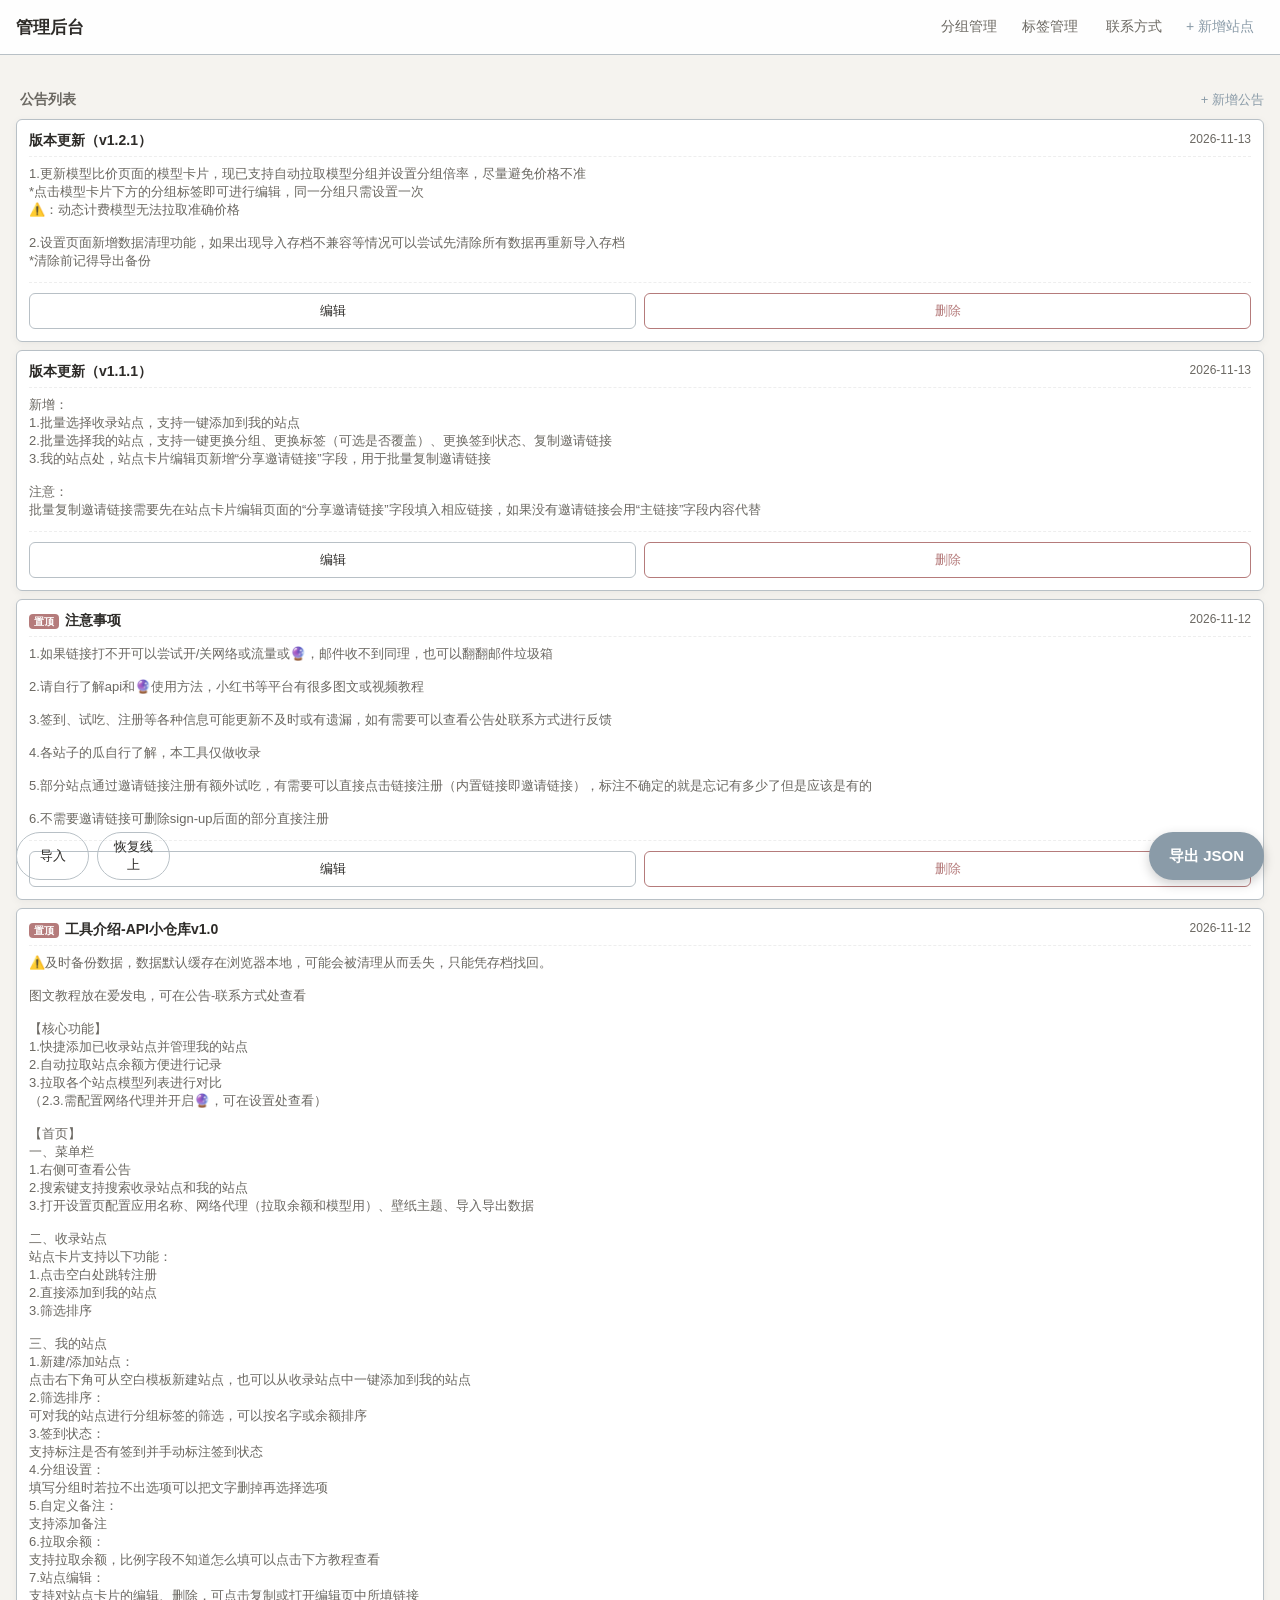
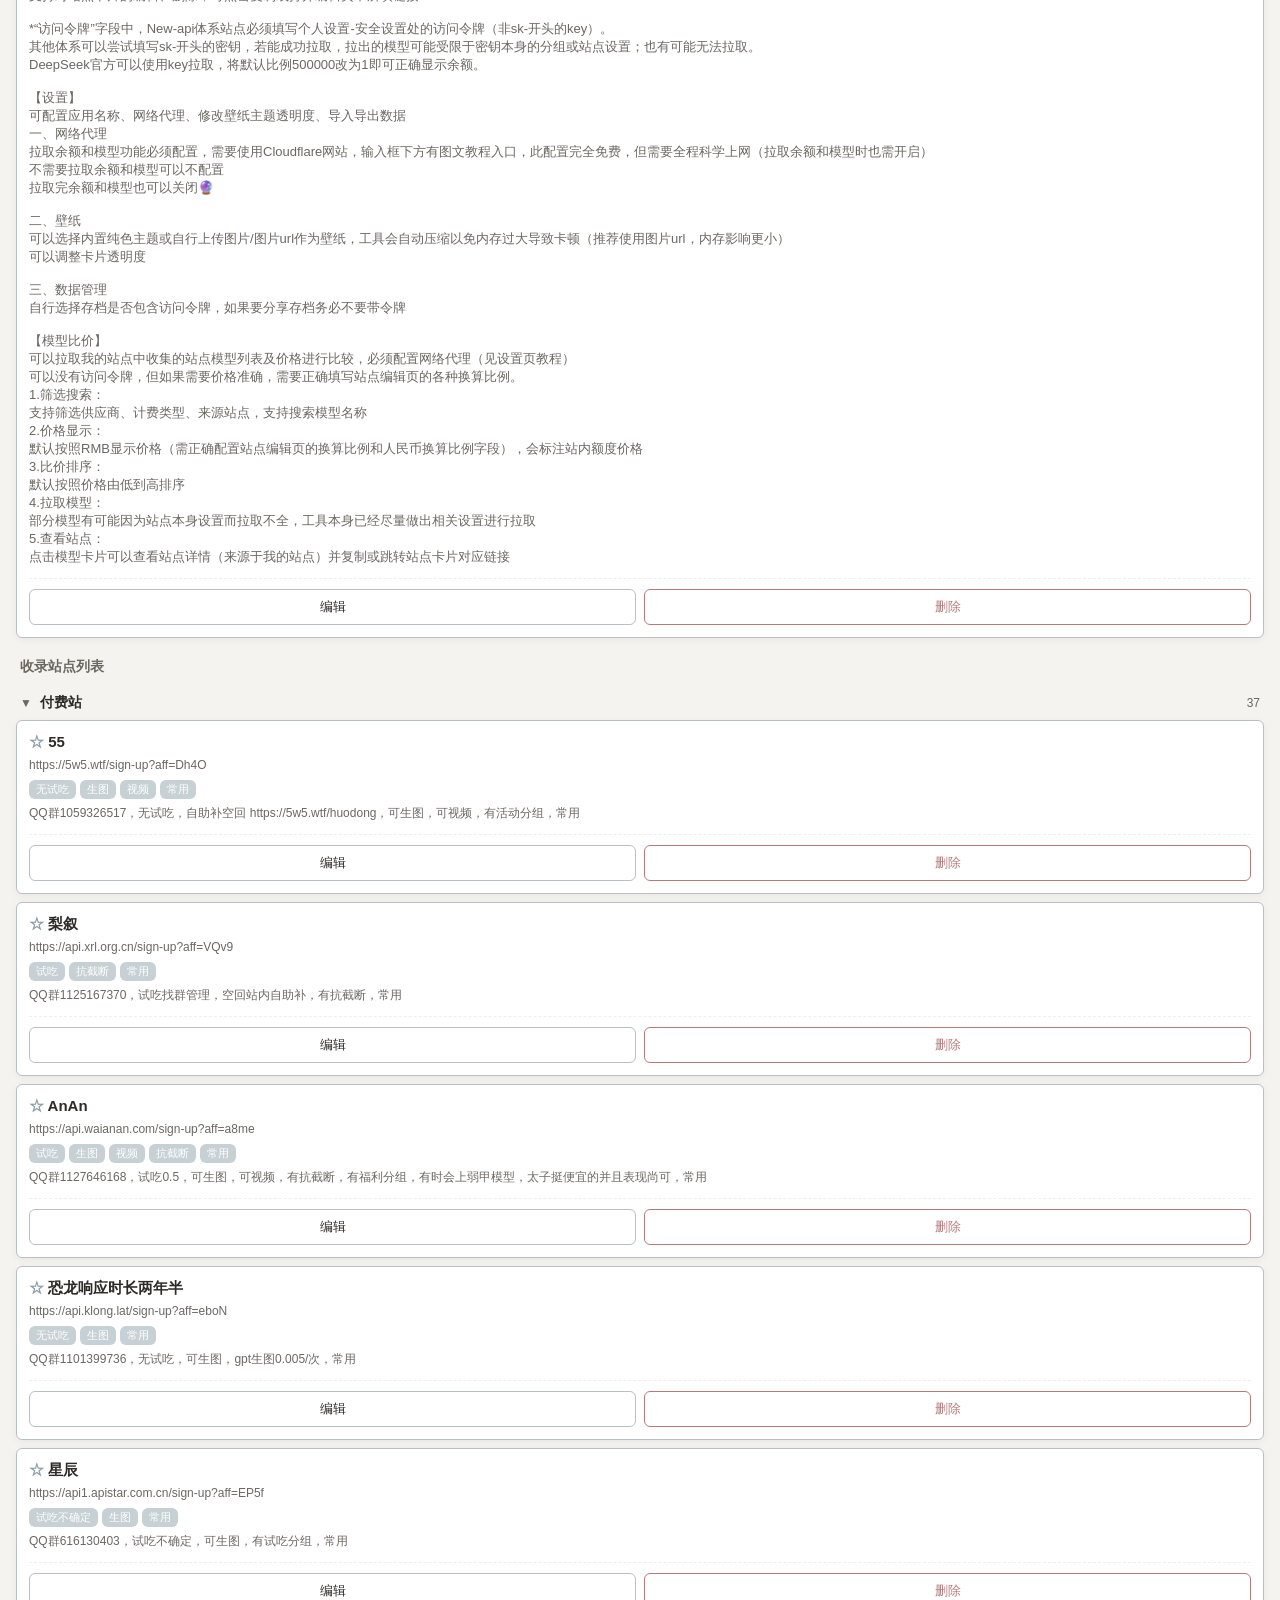
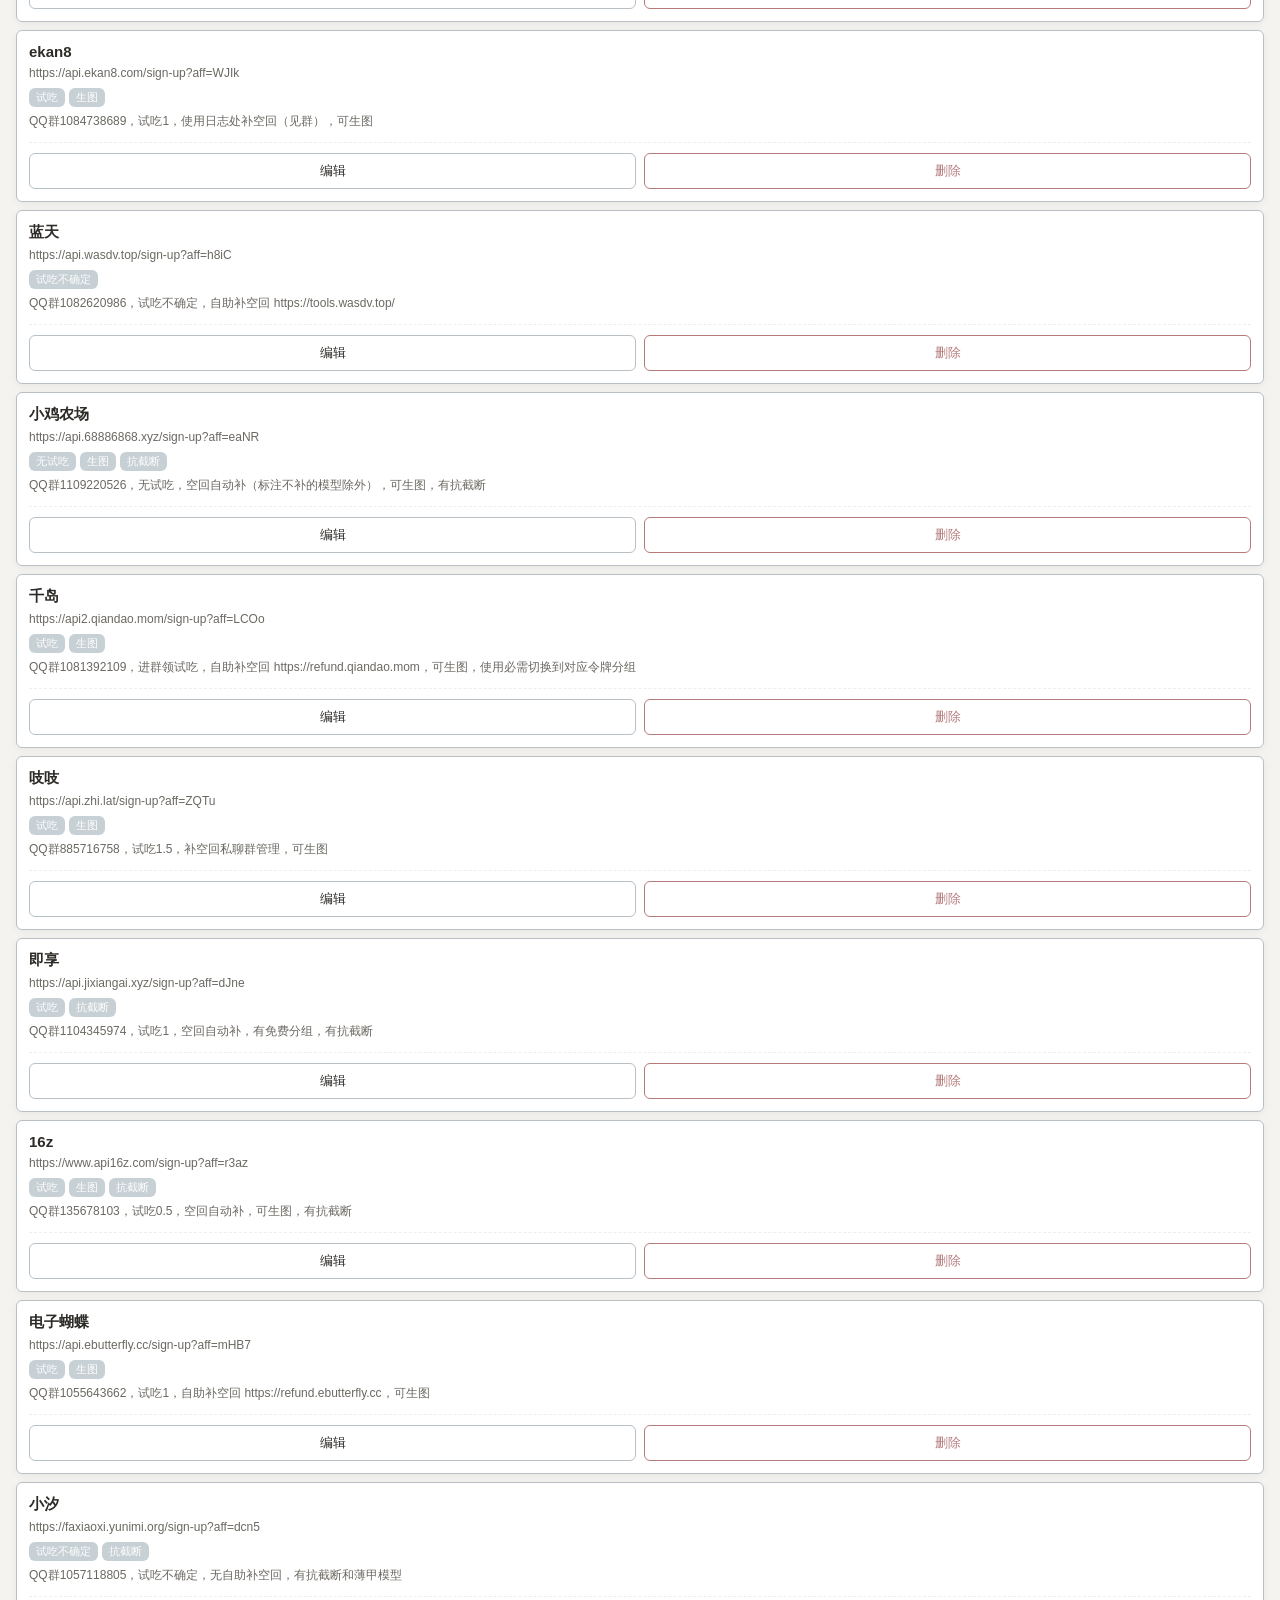
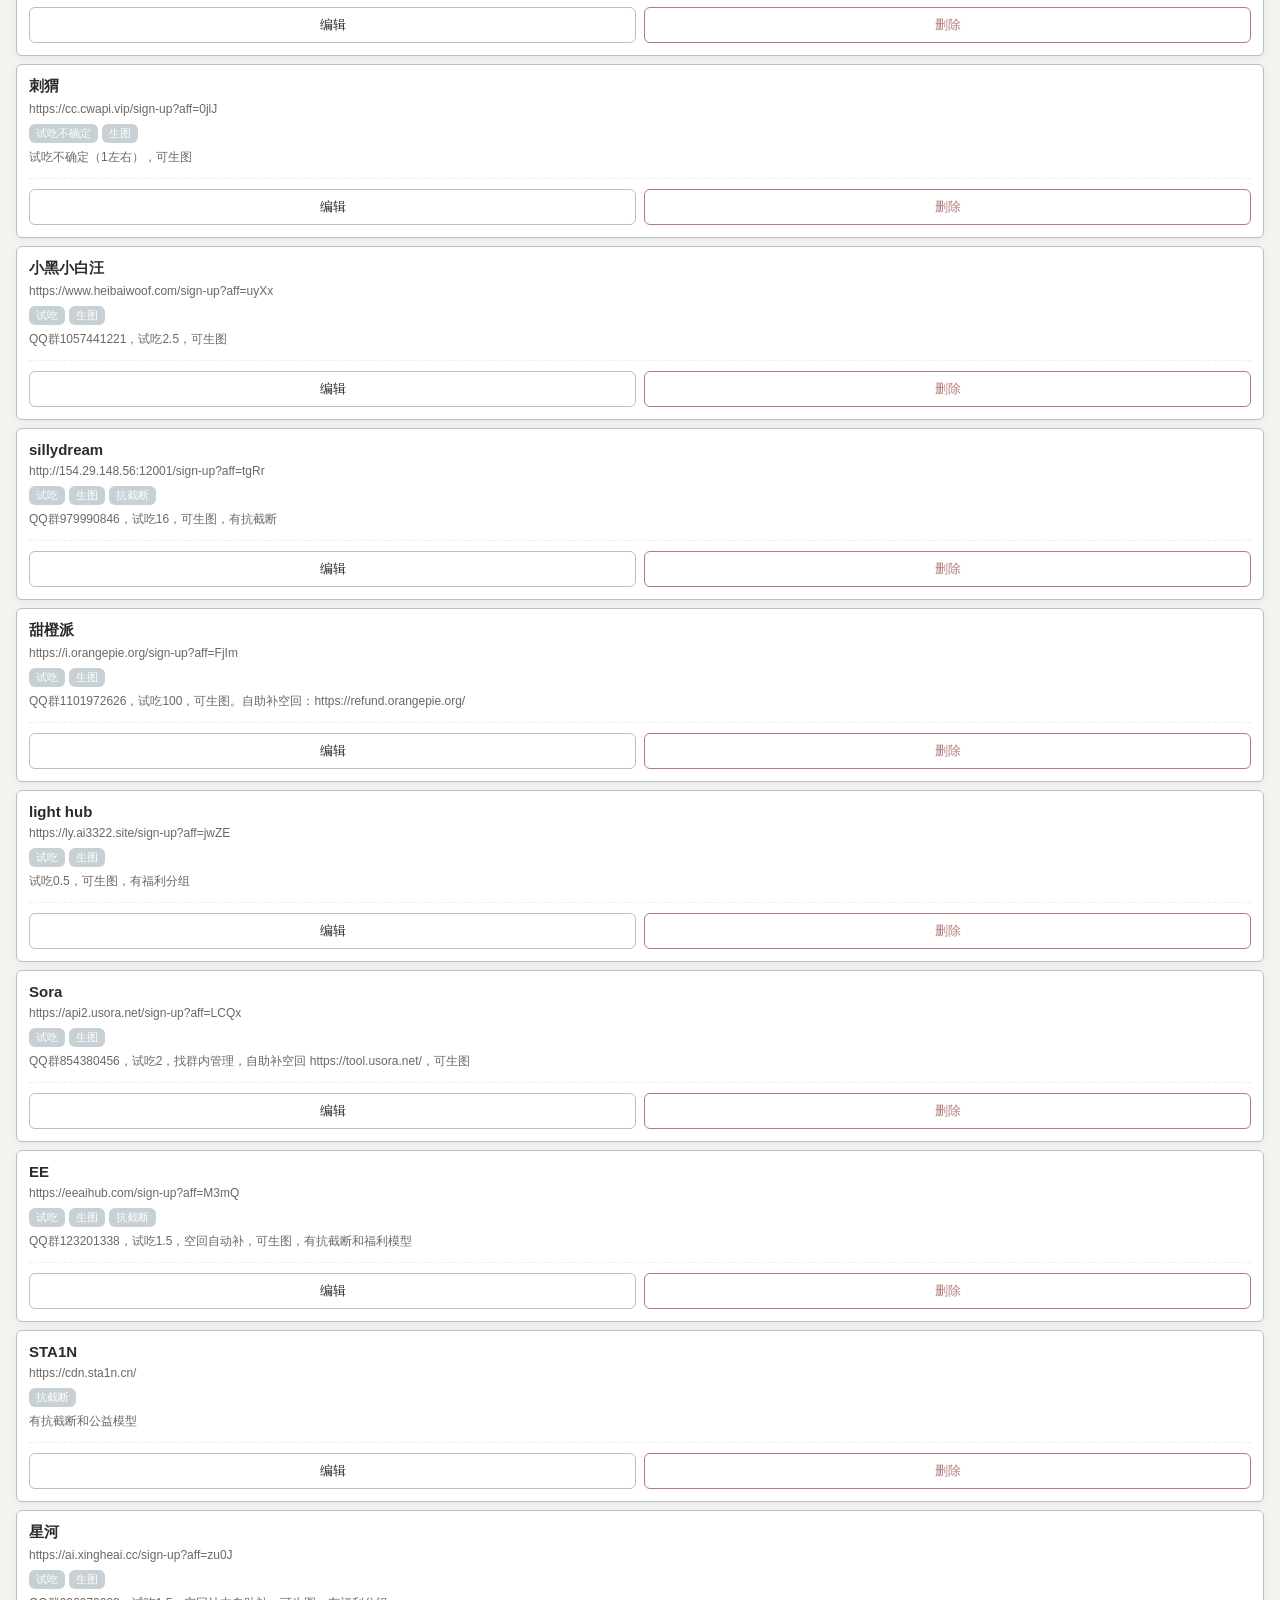
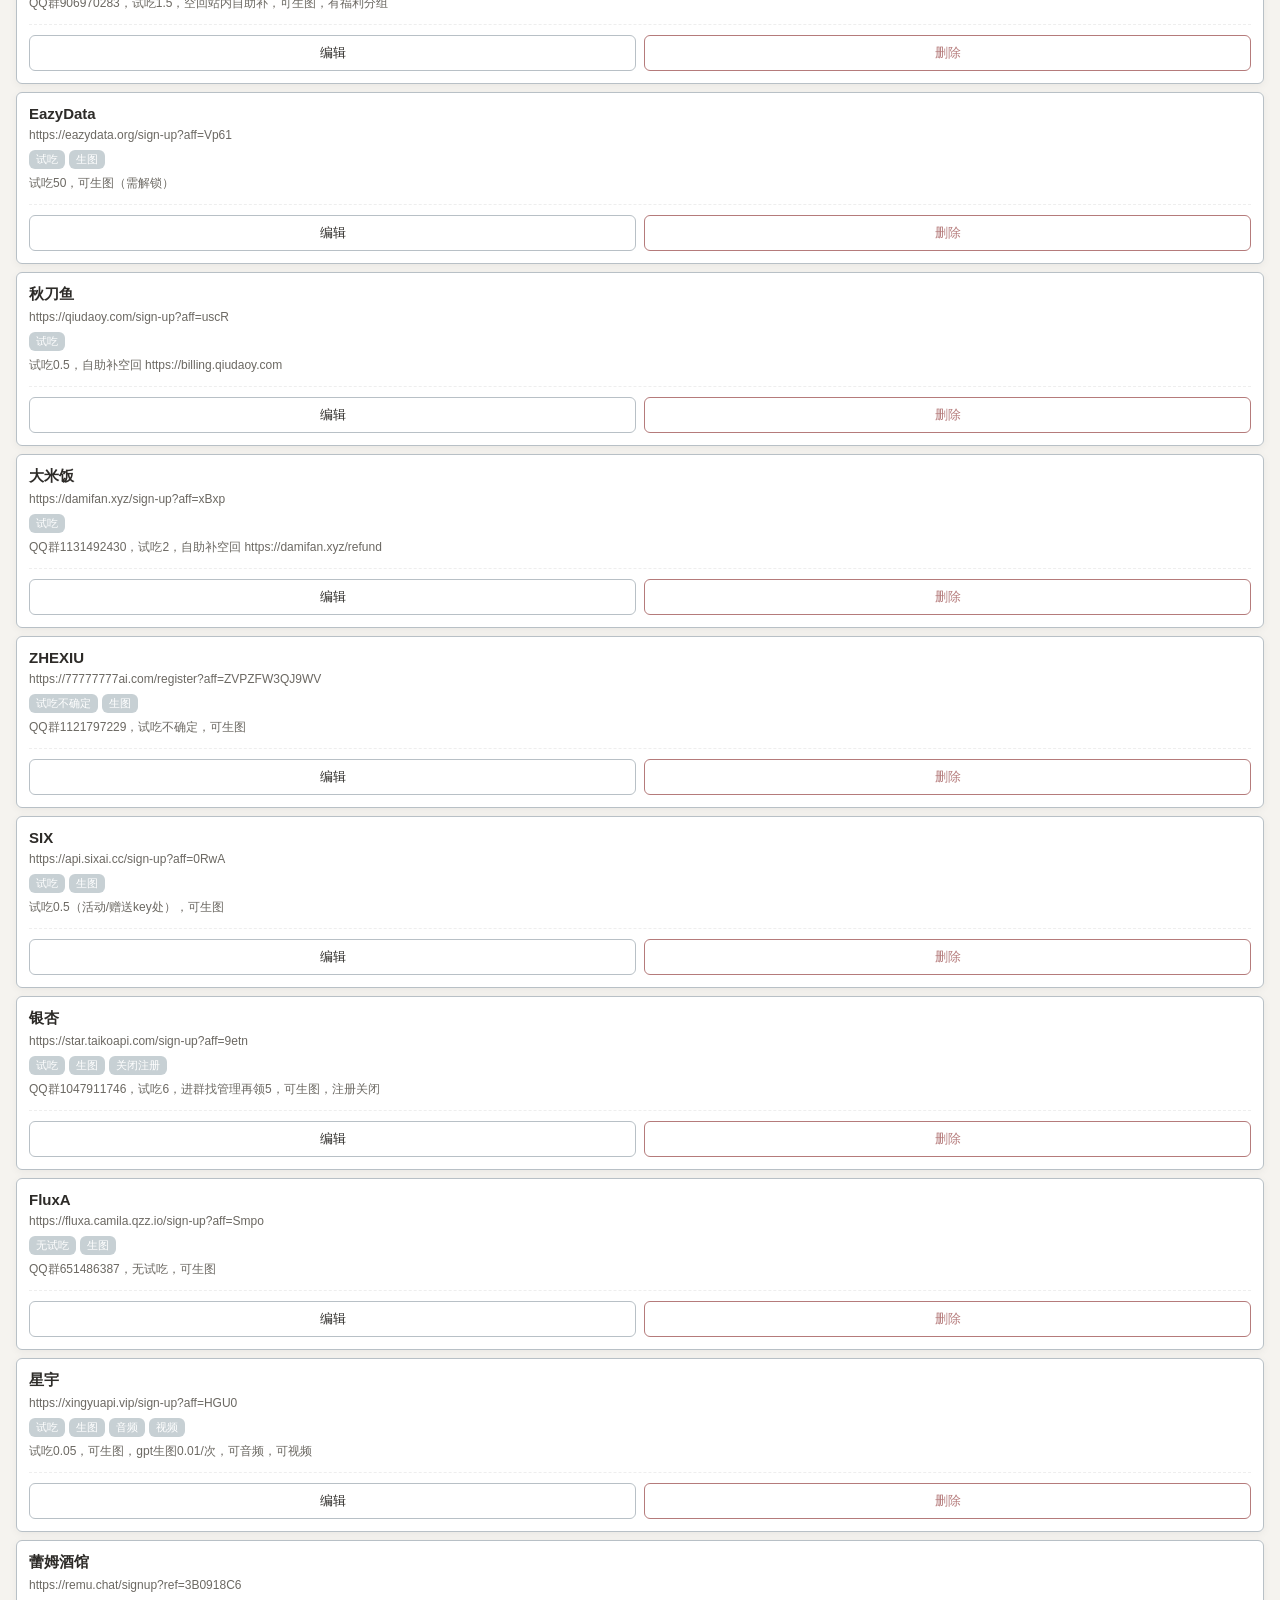
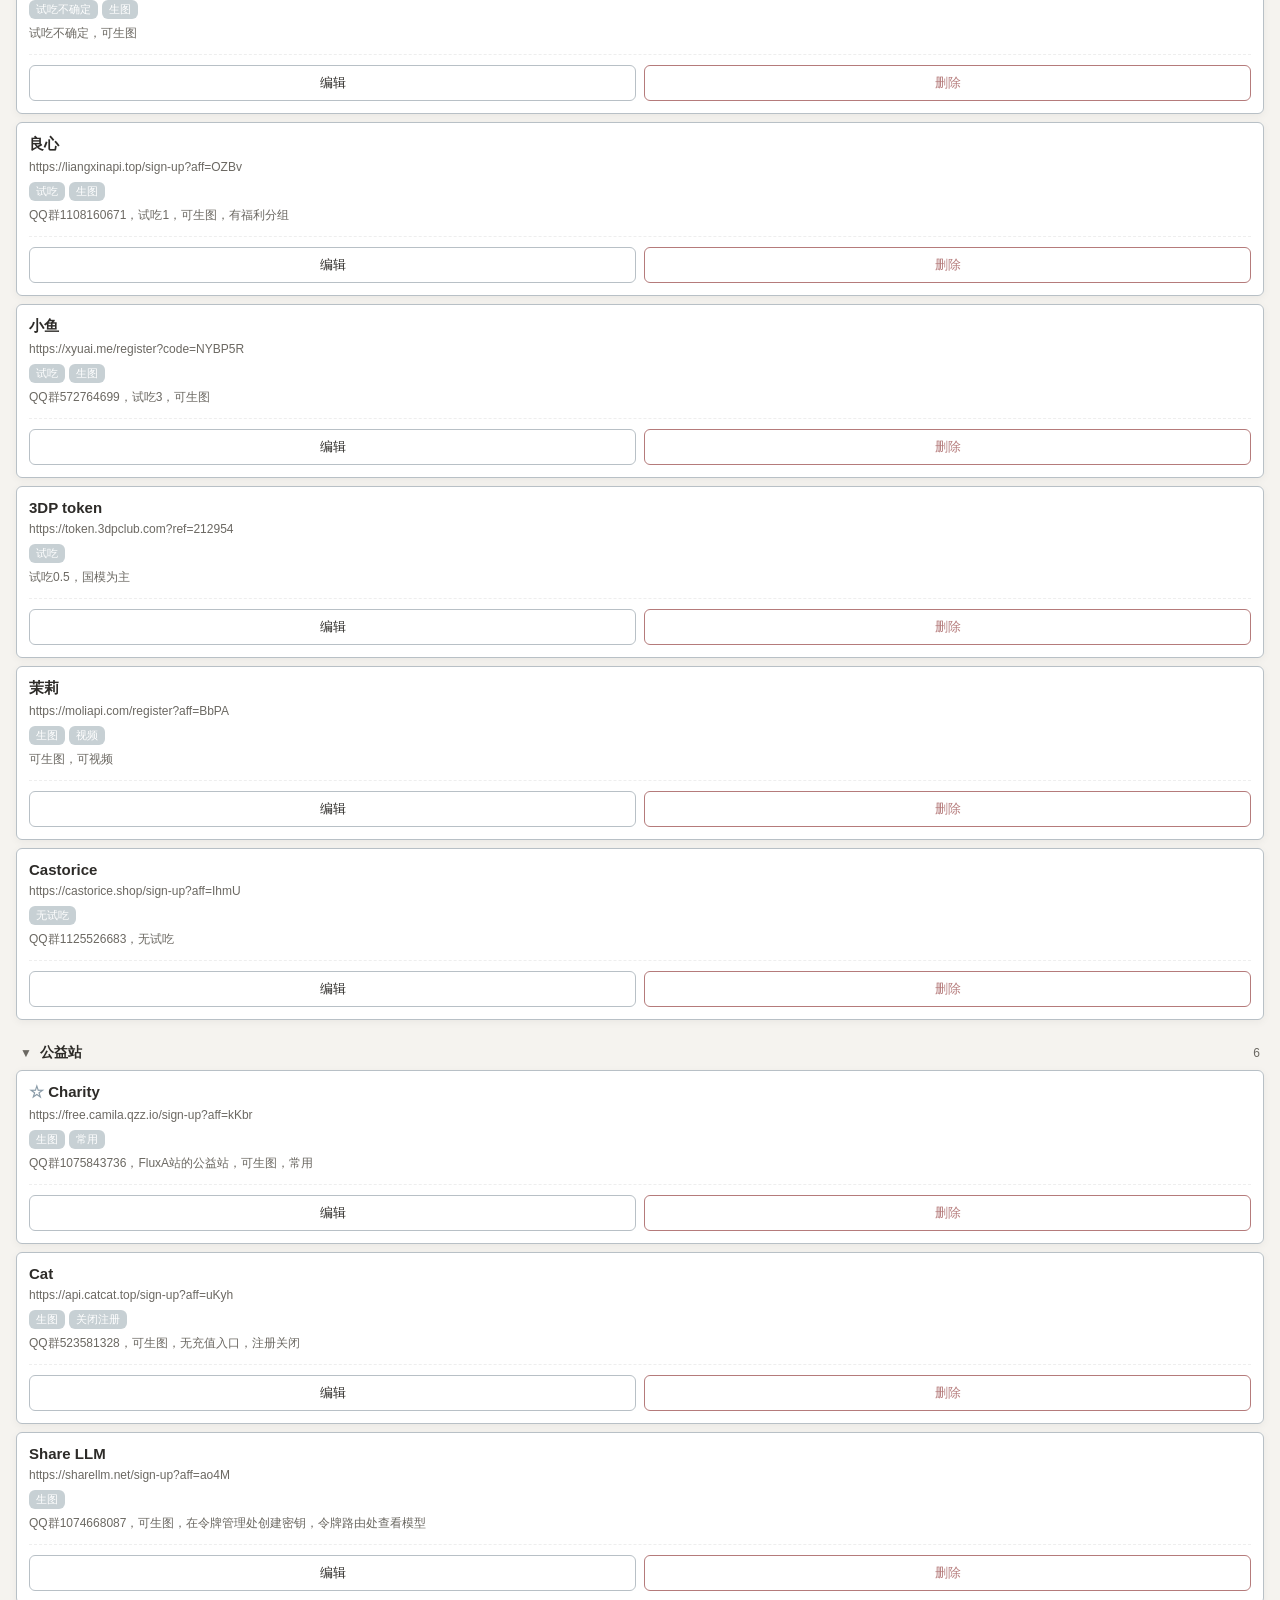
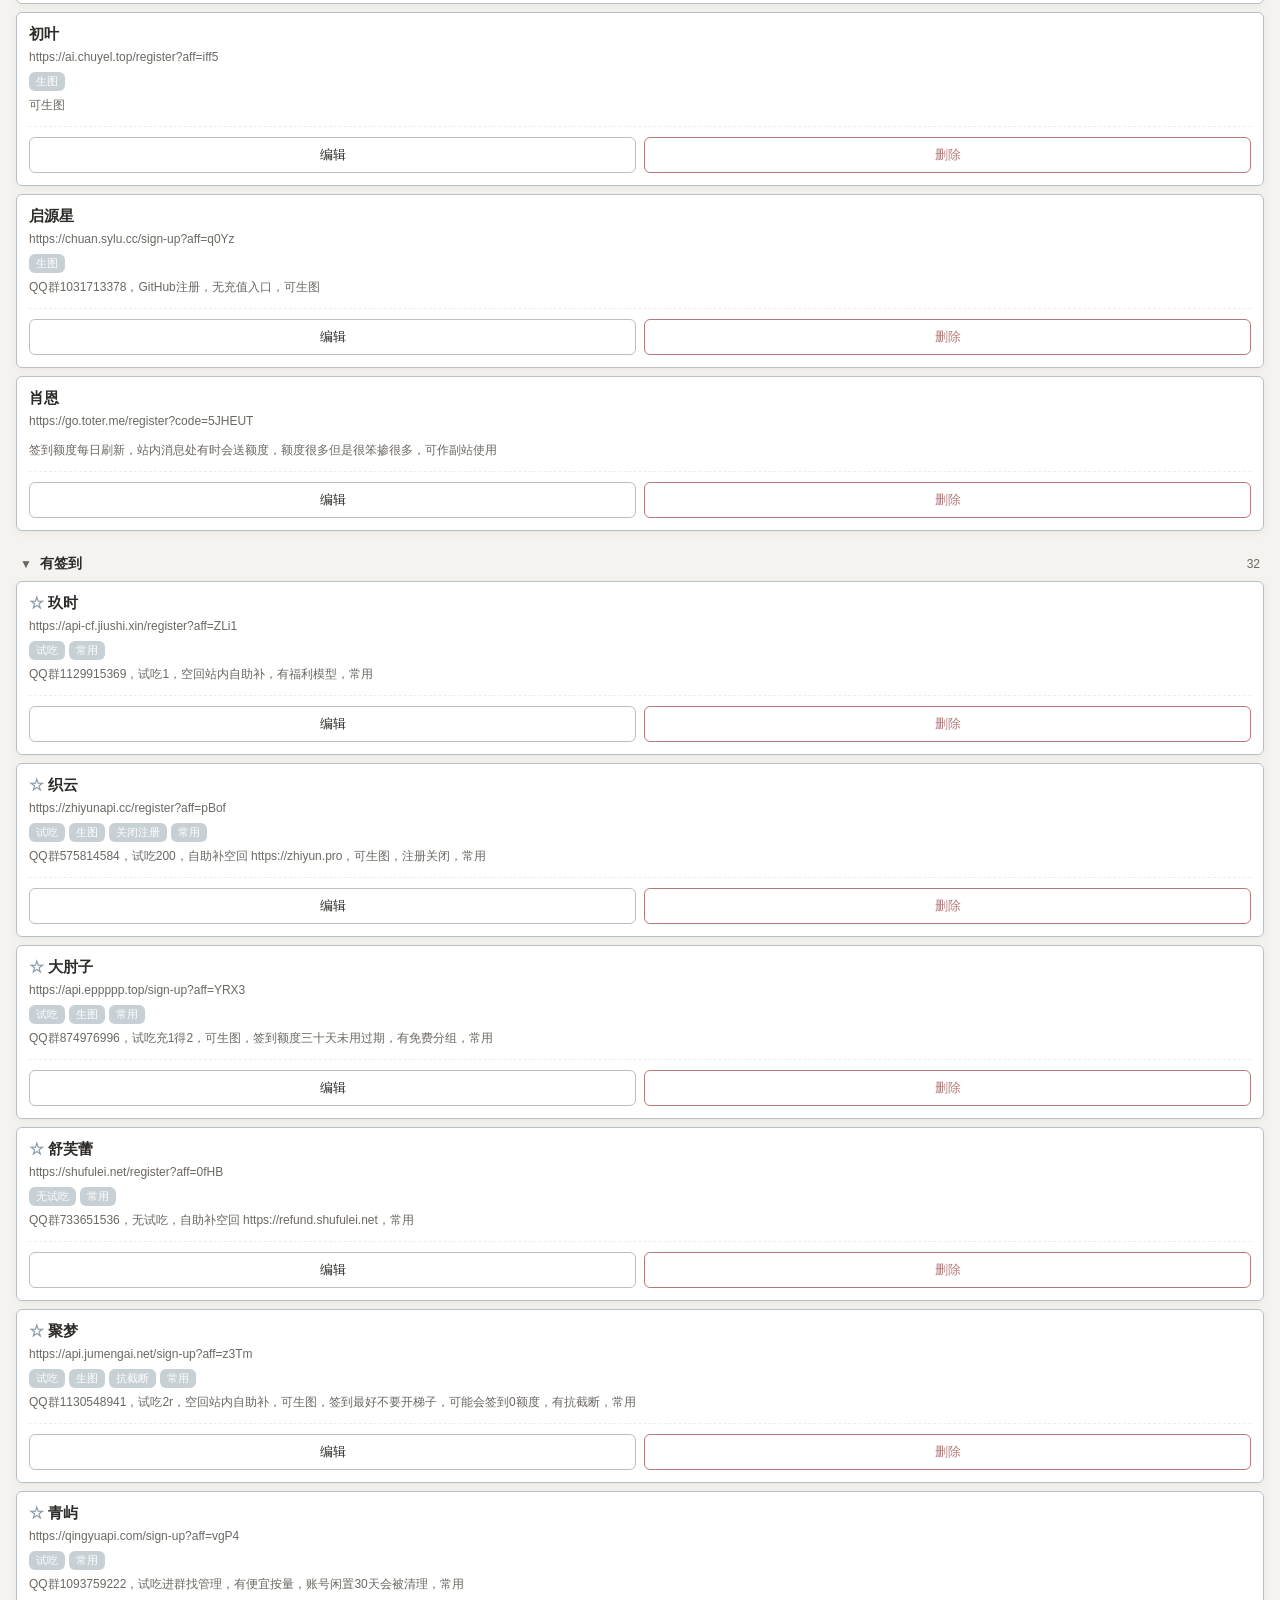
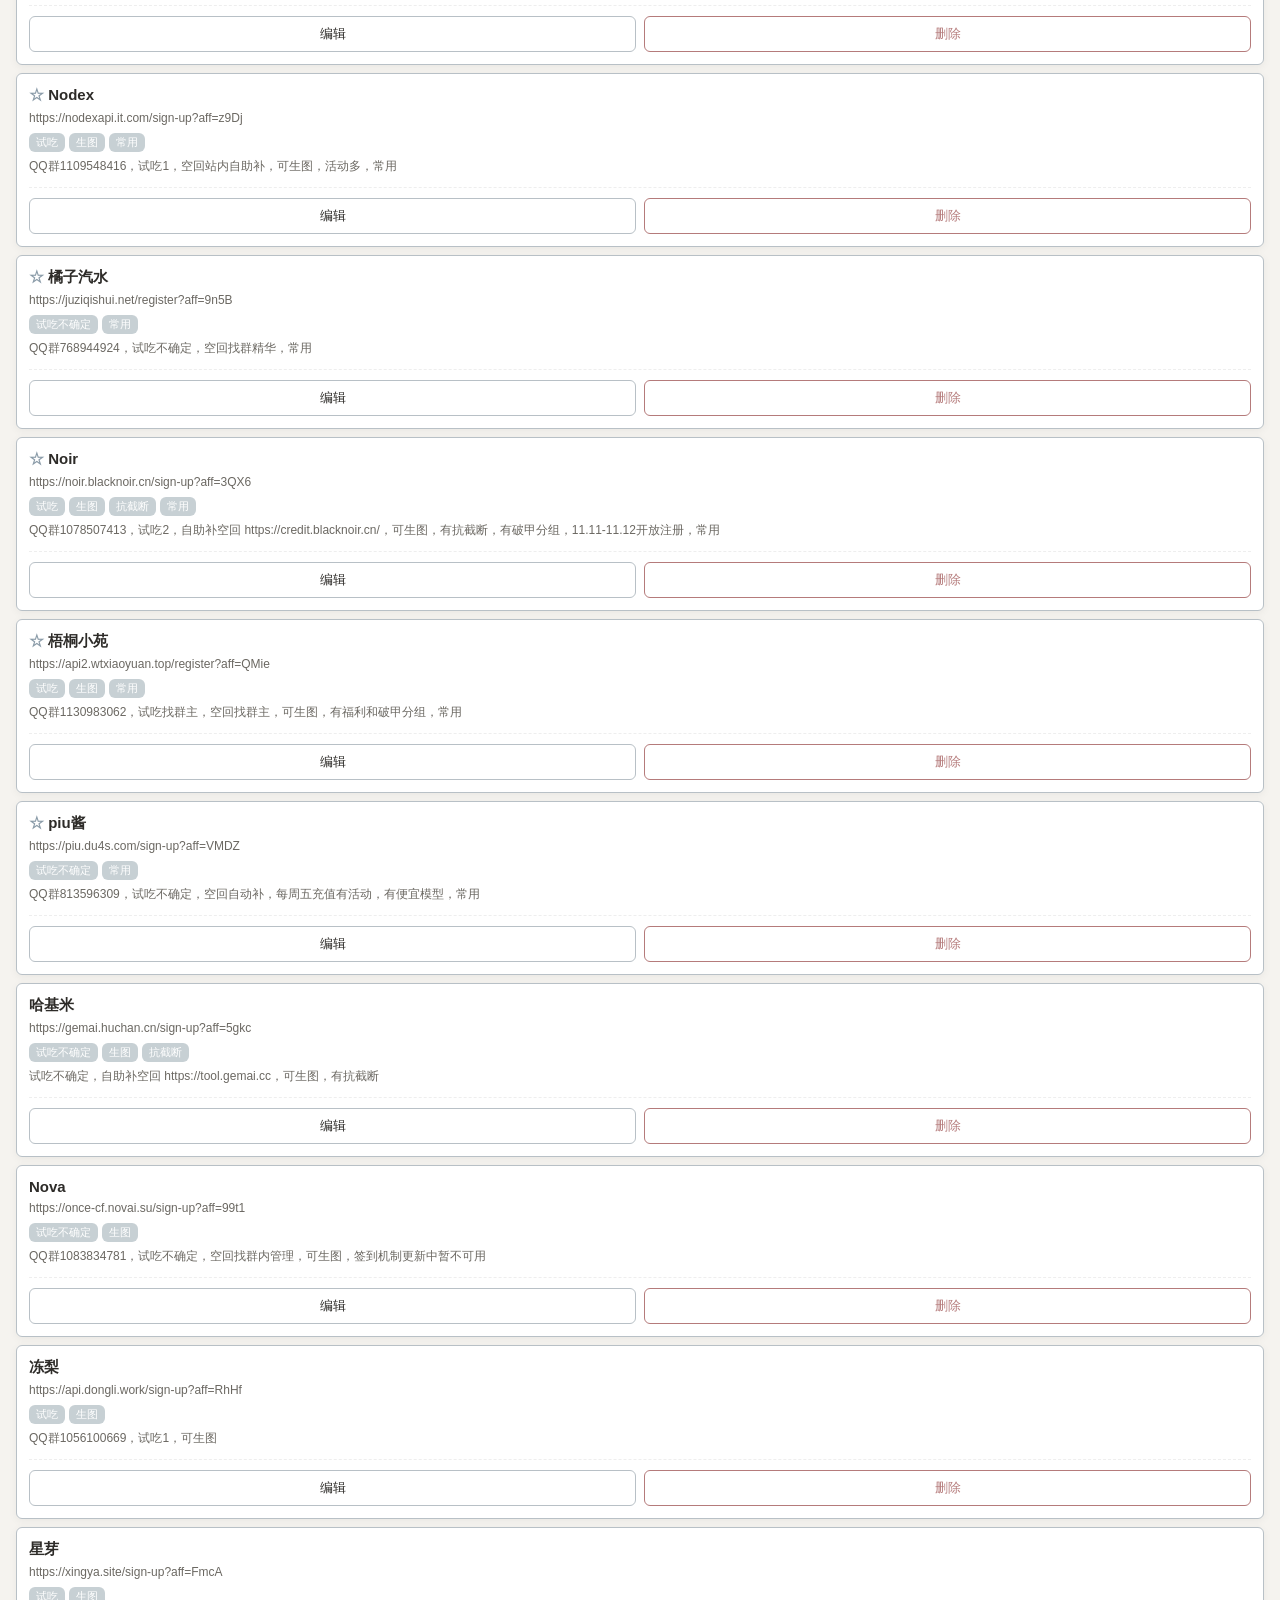
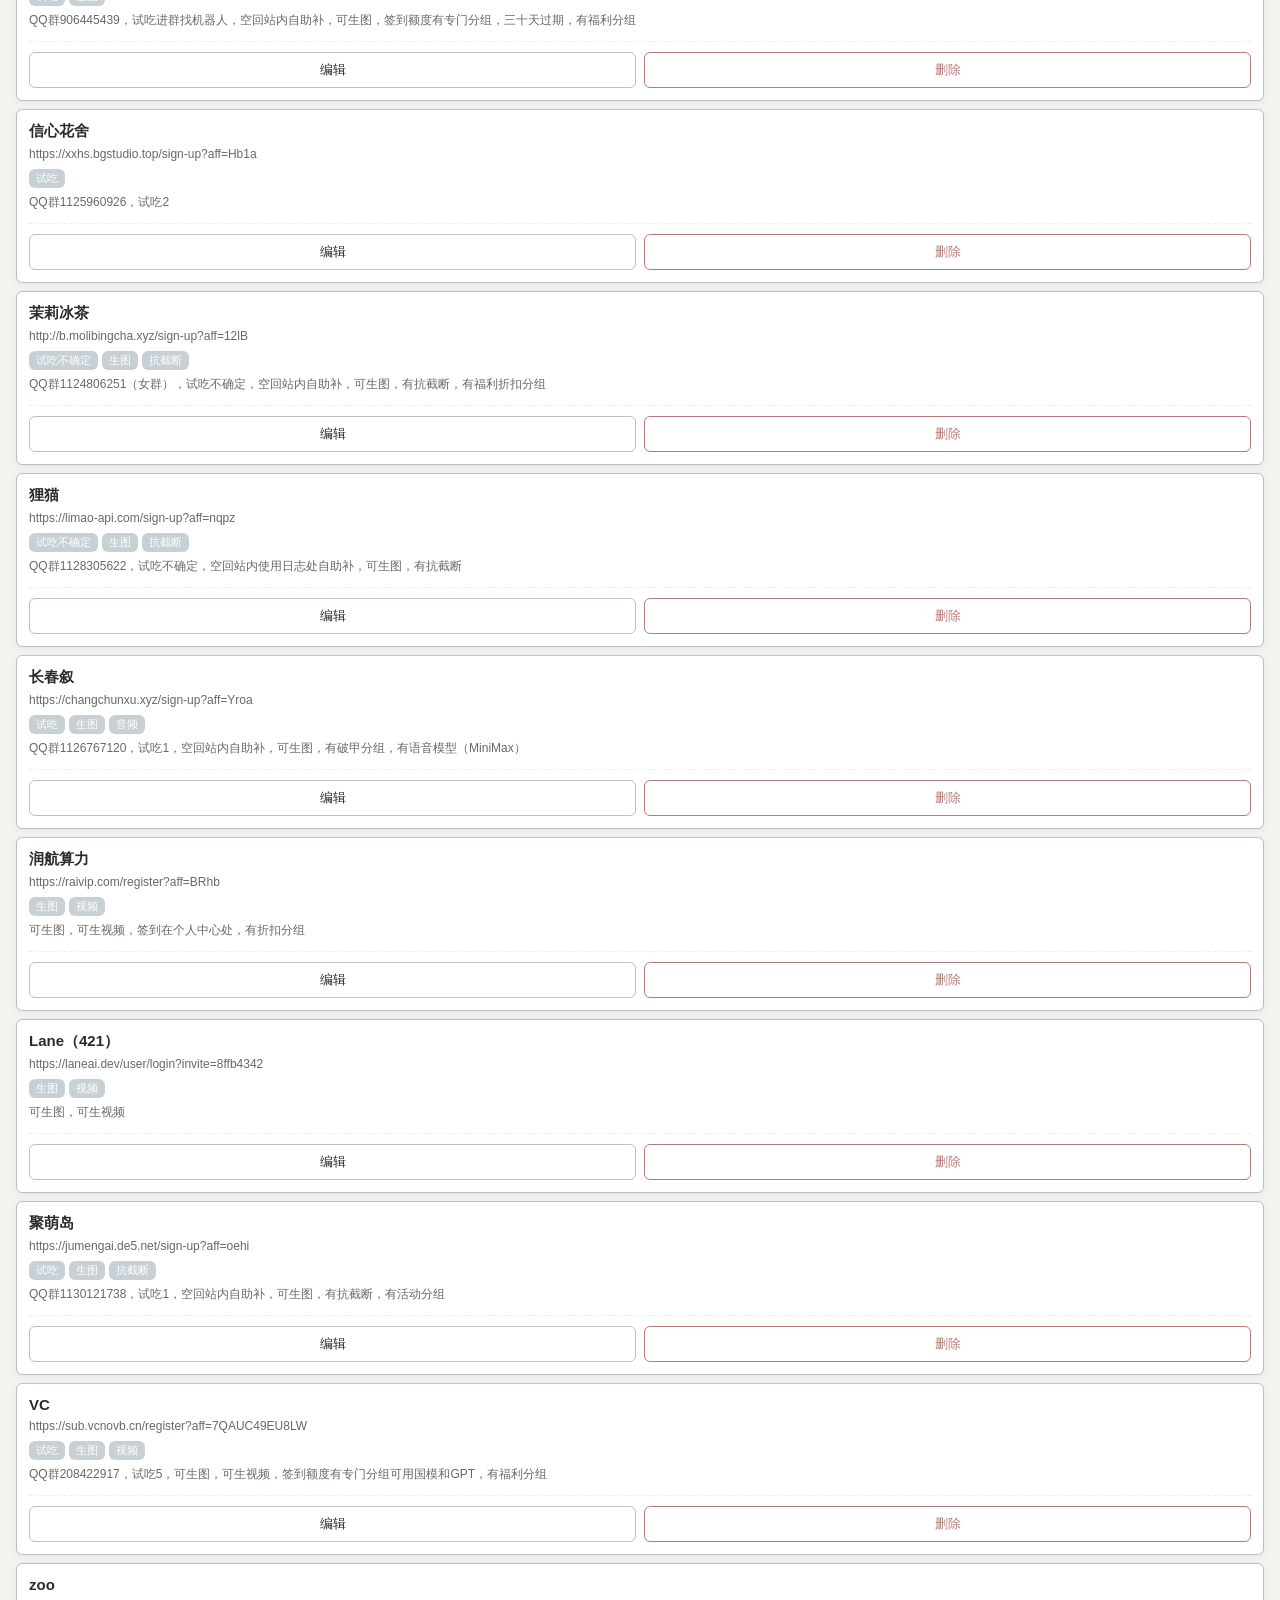
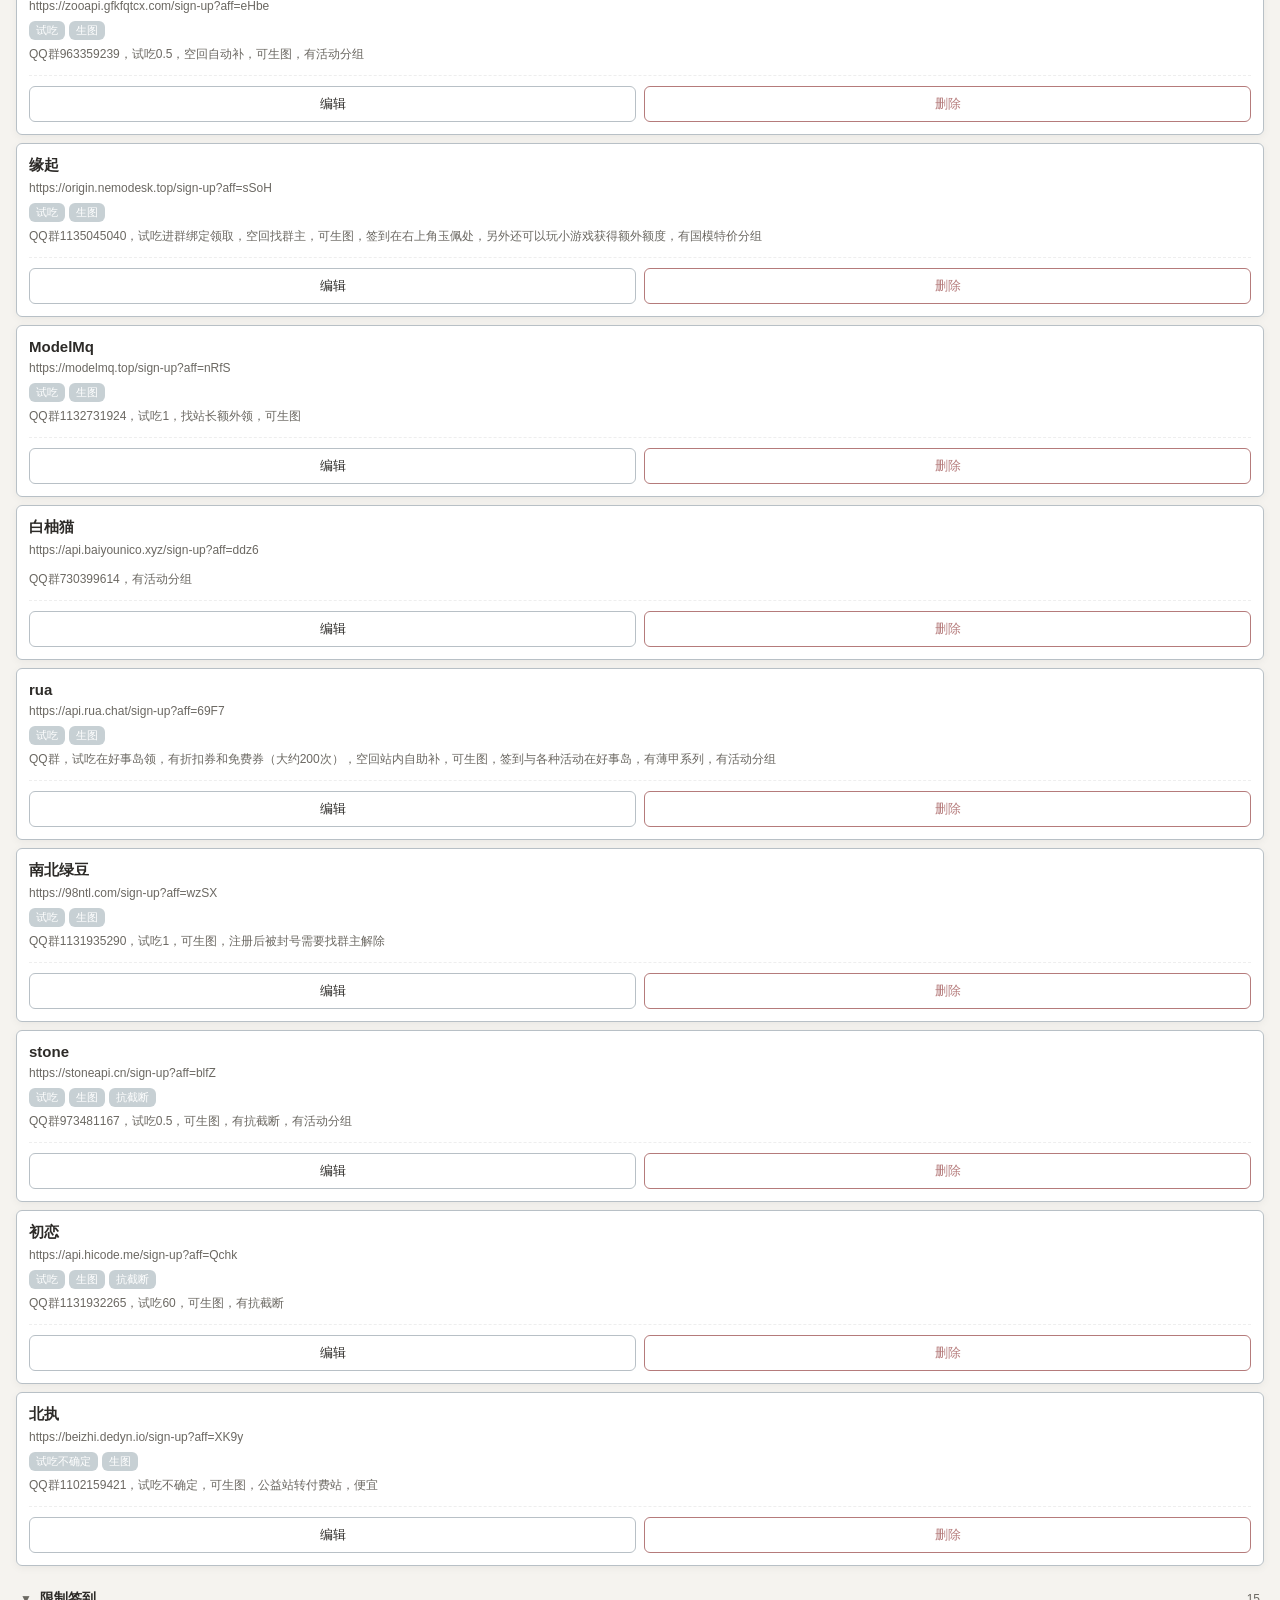
==== commit f8ffa0ca: "Update admin.html" ====
--- a/admin.html
+++ b/admin.html
@@ -78,6 +78,12 @@
     .contact-row { display: flex; gap: 8px; margin-bottom: 8px; }
     .contact-row input { flex: 1; margin: 0; }
     .contact-row button { padding: 0 12px; border: 1.5px solid var(--danger); color: var(--danger); background: transparent; border-radius: var(--radius); cursor: pointer; }
+    
+    /* 管理列表样式 */
+    .manage-list { max-height: 40vh; overflow-y: auto; border: 1.5px solid var(--border); border-radius: var(--radius); padding: 8px; background: #faf9f7; }
+    .manage-item { display: flex; justify-content: space-between; align-items: center; padding: 8px; border-bottom: 1px dashed #ddd; font-size: 14px; }
+    .manage-item:last-child { border-bottom: none; }
+    .manage-item button { padding: 2px 8px; font-size: 12px; border: 1px solid var(--danger); color: var(--danger); background: transparent; border-radius: 4px; cursor: pointer; }
   </style>
 </head>
 <body>
@@ -85,7 +91,9 @@
 <header class="topbar">
   <h1>管理后台</h1>
   <div>
-    <button class="text-btn" id="btnSettings">联系方式</button>
+    <button class="text-btn" id="btnManageGroups">分组管理</button>
+    <button class="text-btn" id="btnManageTags">标签管理</button>
+    <button class="text-btn" id="btnSettings" style="margin-left:4px;">联系方式</button>
     <button class="text-btn" style="color:var(--accent)" id="btnAddSite">+ 新增站点</button>
   </div>
 </header>
@@ -306,22 +314,35 @@
 }
 
 window.saveSiteForm = () => {
-  const id = document.getElementById("f-id").value;
-  const name = document.getElementById("f-name").value.trim();
-  const invite = document.getElementById("f-invite").value.trim();
-  if(!name || !invite) return alert("站名和链接必填");
-
-  const activeGroup = document.querySelector("#groupPicker .chip.active");
-  const group = activeGroup ? activeGroup.dataset.group : "其他";
-  const tags = [...document.querySelectorAll("#tagPicker .chip.active")].map(c => c.dataset.tag);
-  const obj = { id, name, invite, group, tags, note: document.getElementById("f-note").value.trim() };
-  
-  if(idx >= 0) registry.sites[idx] = obj;
-  else registry.sites.push(obj);
-
-  saveToLocal();
-  closeModal();
-  renderSites();
+  try {
+    const id = document.getElementById("f-id").value;
+    const name = document.getElementById("f-name").value.trim();
+    const invite = document.getElementById("f-invite").value.trim();
+    
+    if(!name || !invite) {
+      alert("站名和链接必填");
+      return;
+    }
+
+    const activeGroup = document.querySelector("#groupPicker .chip.active");
+    const group = activeGroup ? activeGroup.dataset.group : "其他";
+    const tags = [...document.querySelectorAll("#tagPicker .chip.active")].map(c => c.dataset.tag);
+    const obj = { id, name, invite, group, tags, note: document.getElementById("f-note").value.trim() };
+    
+    const idx = registry.sites.findIndex(x => x.id === id);
+    if(idx >= 0) {
+      registry.sites[idx] = obj;
+    } else {
+      registry.sites.push(obj);
+    }
+
+    saveToLocal();
+    closeModal();
+    renderSites();
+  } catch (err) {
+    alert("保存失败，可能存在非法数据：" + err.message);
+    console.error(err);
+  }
 };
 
 function openNoticeForm(notice, idx) {
@@ -347,22 +368,98 @@
 }
 
 window.saveNoticeForm = () => {
-  const idxStr = document.getElementById("n-idx").value;
-  const date = document.getElementById("n-date").value.trim();
-  const title = document.getElementById("n-title").value.trim();
-  const content = document.getElementById("n-content").value.trim();
-  const isPinned = document.getElementById("n-pinned").checked;
-  if(!title || !content) return alert("标题和内容必填");
-
-  const obj = { date, title, content, isPinned };
-  if(idxStr !== '') {
-    registry.notice[Number(idxStr)] = obj;
-  } else {
-    registry.notice.push(obj); 
-  }
+  try {
+    const idxStr = document.getElementById("n-idx").value;
+    const date = document.getElementById("n-date").value.trim();
+    const title = document.getElementById("n-title").value.trim();
+    const content = document.getElementById("n-content").value.trim();
+    const isPinned = document.getElementById("n-pinned").checked;
+    if(!title || !content) return alert("标题和内容必填");
+
+    const obj = { date, title, content, isPinned };
+    if(idxStr !== '') {
+      registry.notice[Number(idxStr)] = obj;
+    } else {
+      registry.notice.push(obj); 
+    }
+    saveToLocal();
+    closeModal();
+    renderNotices();
+  } catch (err) {
+    alert("保存公告失败: " + err.message);
+  }
+};
+
+// ====== 分组/标签管理 ======
+function openManage(type) {
+  const isGroup = type === 'group';
+  const list = isGroup ? currentGroups : currentTags;
+  const title = isGroup ? '管理分组' : '管理标签';
+  
+  const listHtml = list.map((item, i) => `
+    <div class="manage-item">
+      <span>${item}</span>
+      <button onclick="deleteManageItem('${type}', ${i})">删除</button>
+    </div>
+  `).join("");
+
+  document.getElementById("modalBox").innerHTML = `
+    <h3>${title}</h3>
+    <div class="field">
+      <div style="display:flex; gap:8px;">
+        <input type="text" id="m-new-name" placeholder="输入新名称..." style="flex:1;">
+        <button class="btn primary" style="width:80px;" onclick="addManageItem('${type}')">+ 添加</button>
+      </div>
+    </div>
+    <div class="manage-list">${listHtml || '<div style="text-align:center;color:#999;padding:10px;">暂无数据</div>'}</div>
+    <div class="btn-row" style="border:none;margin-top:20px;">
+      <button class="btn" onclick="closeModal()">关闭</button>
+    </div>
+  `;
+  document.getElementById("modalMask").classList.add("show");
+}
+
+window.addManageItem = (type) => {
+  const val = document.getElementById("m-new-name").value.trim();
+  if (!val) return;
+  const list = type === 'group' ? currentGroups : currentTags;
+  if (list.includes(val)) return alert("该项已存在！");
+  
+  list.push(val);
+  if (type === 'group') registry.presetGroups = currentGroups;
+  else registry.presetTags = currentTags;
+  
   saveToLocal();
-  closeModal();
-  renderNotices();
+  openManage(type); // 重新渲染
+};
+
+window.deleteManageItem = (type, index) => {
+  const isGroup = type === 'group';
+  const list = isGroup ? currentGroups : currentTags;
+  const itemName = list[index];
+  
+  if (isGroup) {
+    const usedCount = registry.sites.filter(s => s.group === itemName).length;
+    if (usedCount > 0) {
+      return alert(`无法删除：当前有 ${usedCount} 个站点正在使用该分组，请先转移这些站点的分组。`);
+    }
+  }
+  
+  if (!confirm(`确定删除 ${isGroup ? '分组' : '标签'}「${itemName}」？`)) return;
+  
+  list.splice(index, 1);
+  if (isGroup) registry.presetGroups = currentGroups;
+  else registry.presetTags = currentTags;
+  
+  if (!isGroup) {
+    // 如果是标签，顺便从站点数据中剔除
+    registry.sites.forEach(s => {
+      if (s.tags) s.tags = s.tags.filter(t => t !== itemName);
+    });
+  }
+  
+  saveToLocal();
+  openManage(type);
 };
 
 // ====== 动态联系方式设置 ======
@@ -428,6 +525,8 @@
 document.getElementById("btnAddSite").onclick = () => openSiteForm(null);
 document.getElementById("btnAddNotice").onclick = () => openNoticeForm(null);
 document.getElementById("btnSettings").onclick = openSettings;
+document.getElementById("btnManageGroups").onclick = () => openManage('group');
+document.getElementById("btnManageTags").onclick = () => openManage('tag');
 
 document.getElementById('btnImport').onclick = () => {
   document.getElementById('fileImport').click();
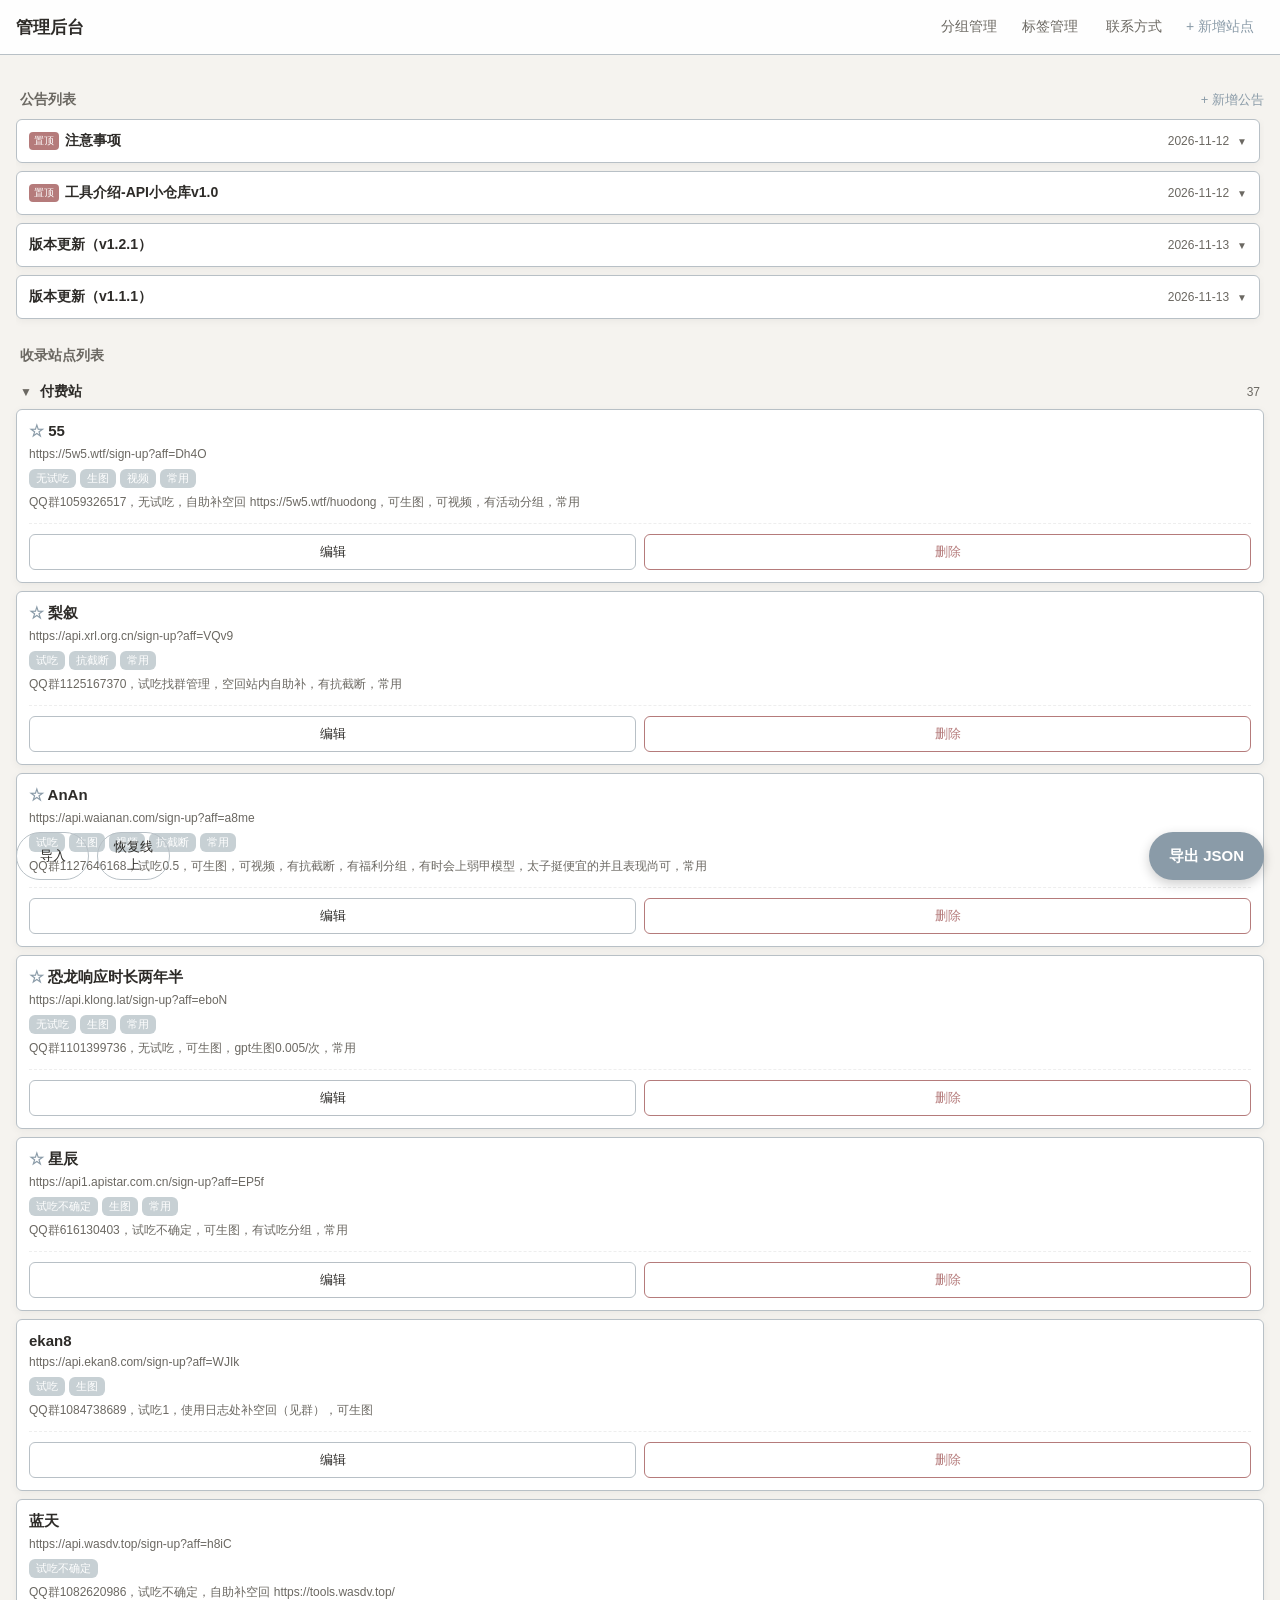
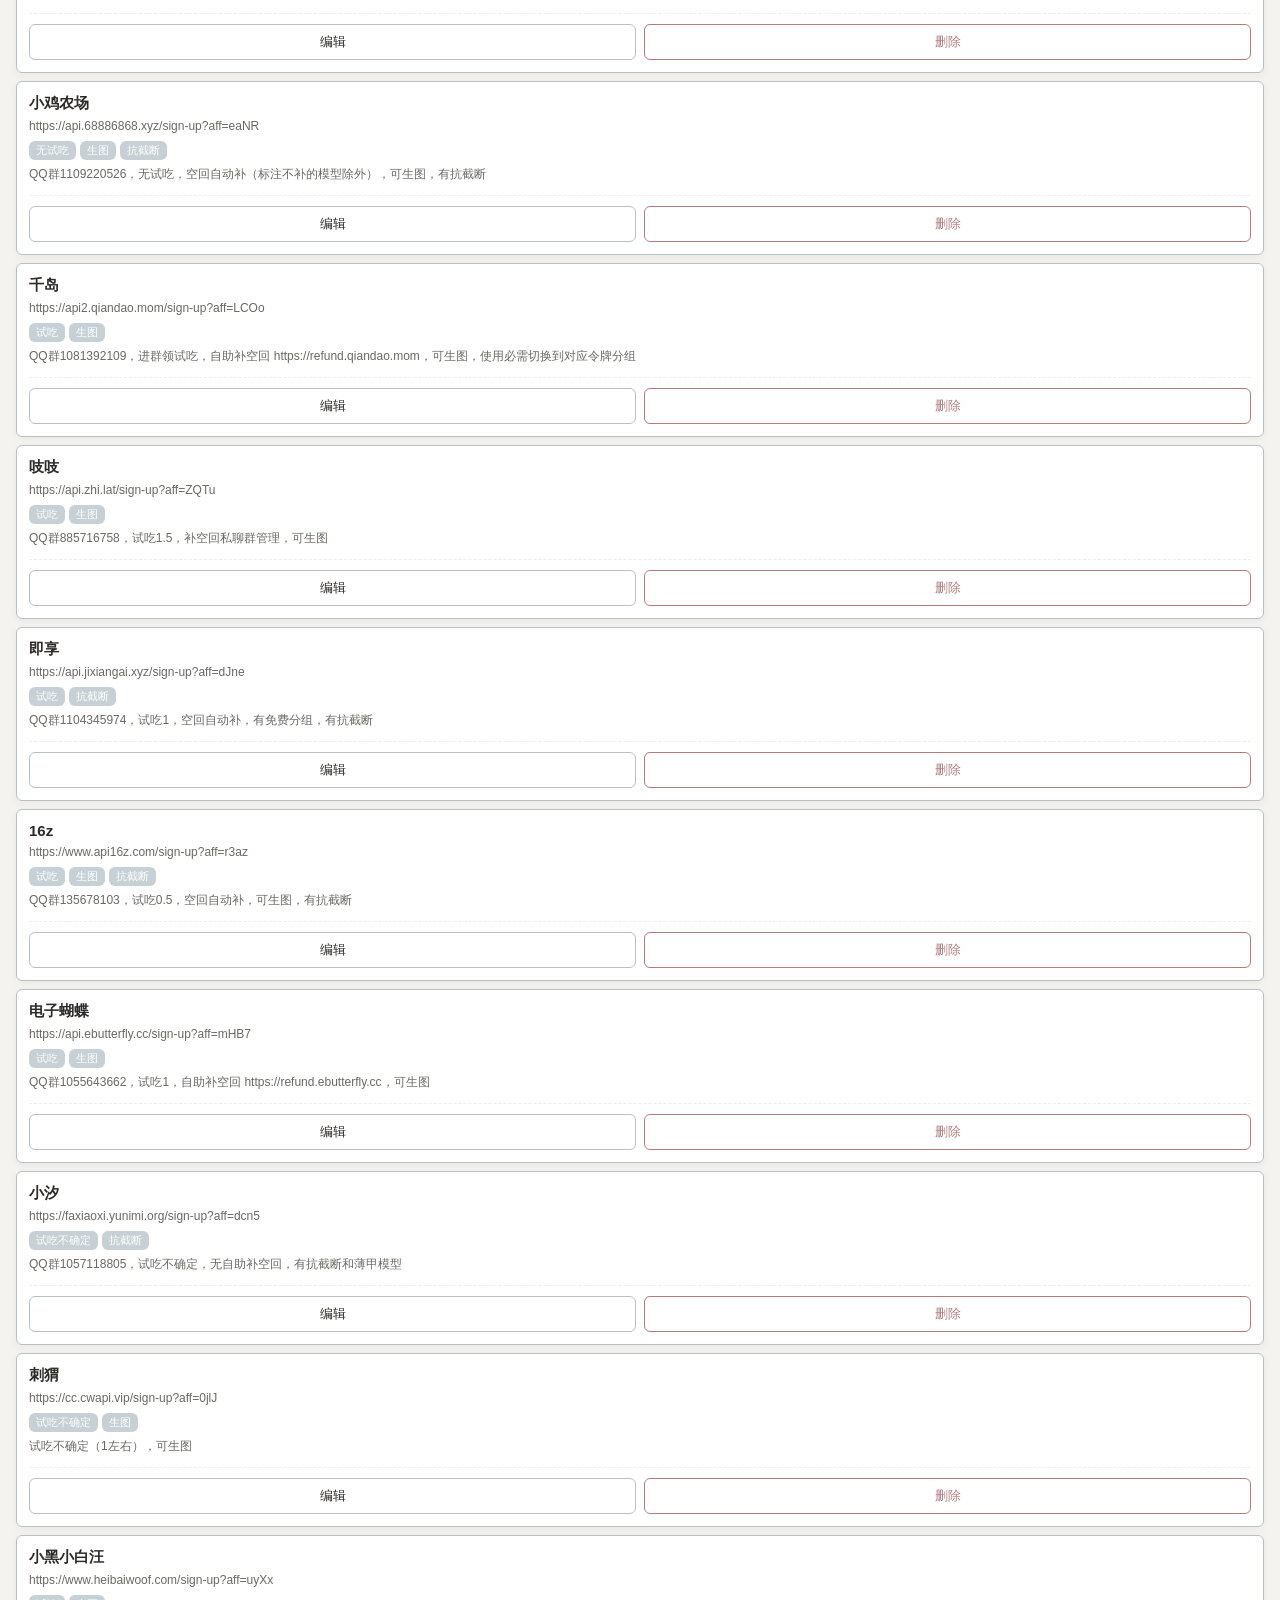
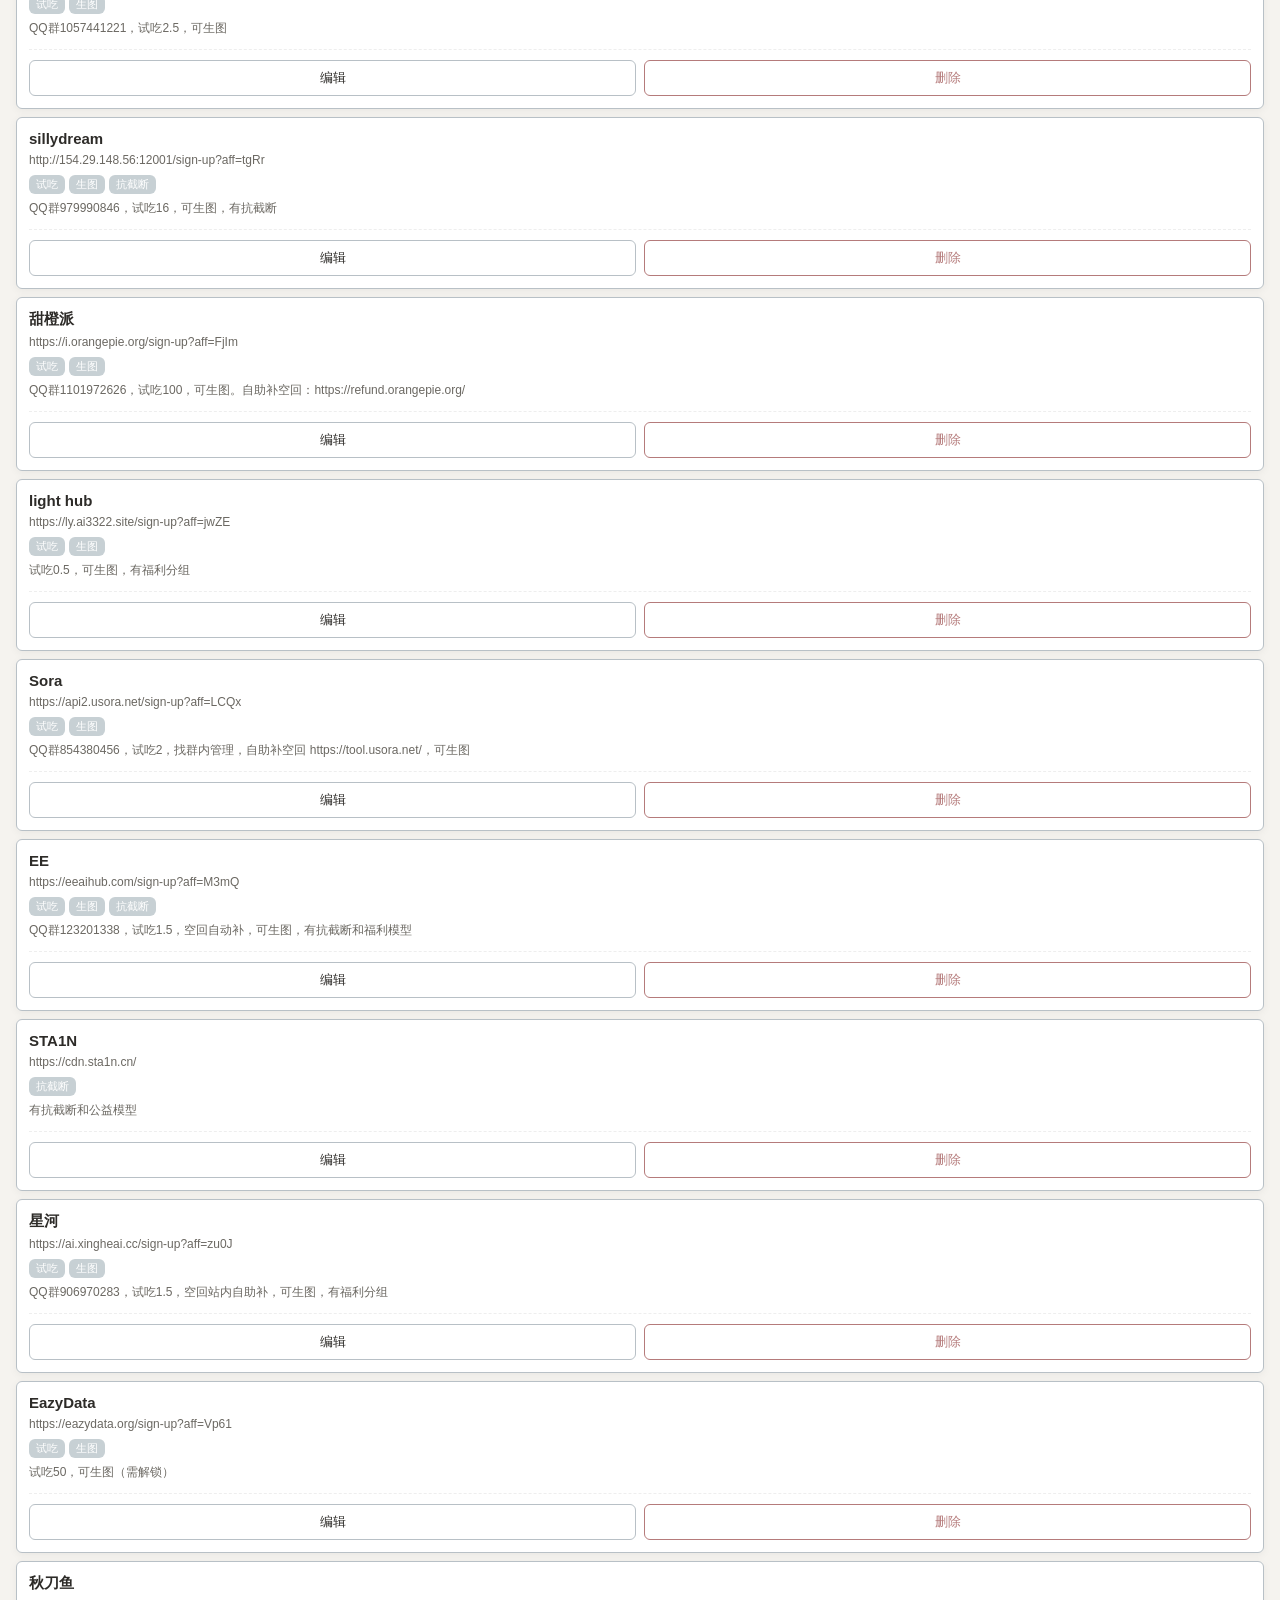
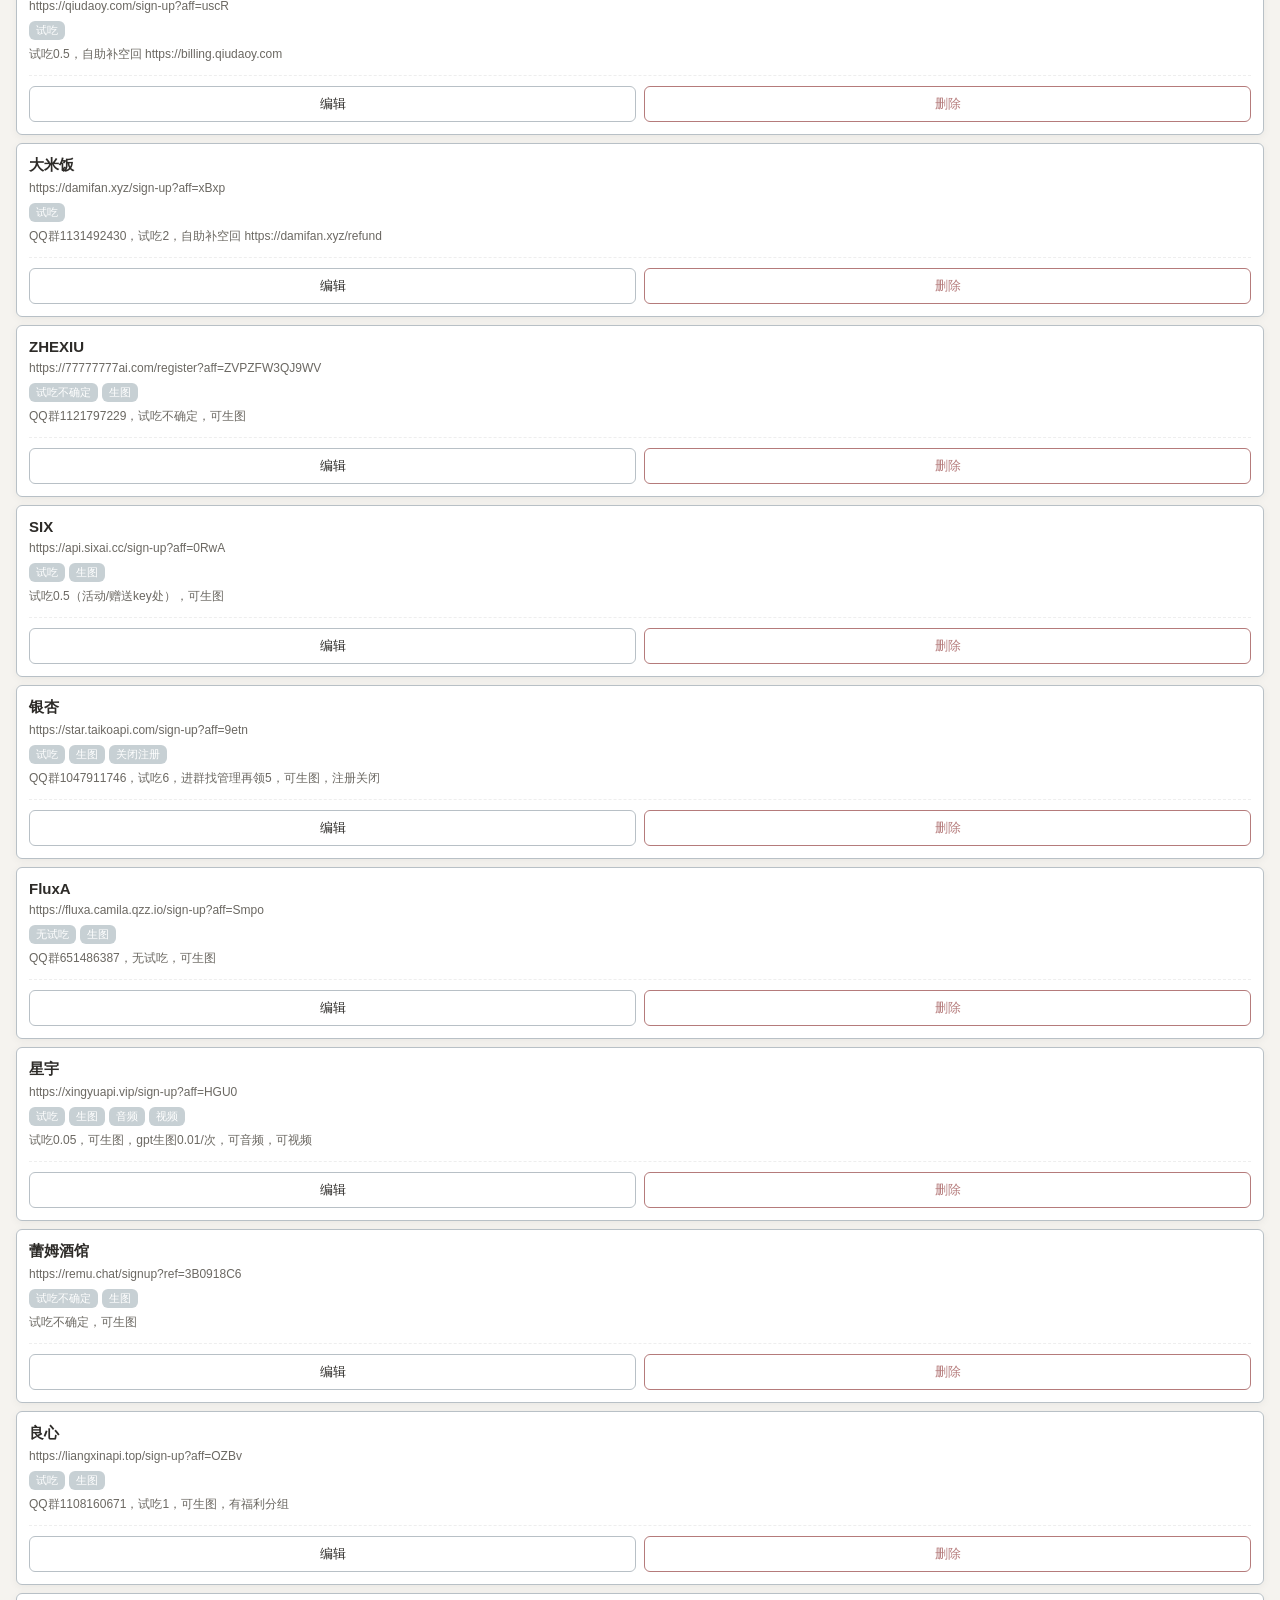
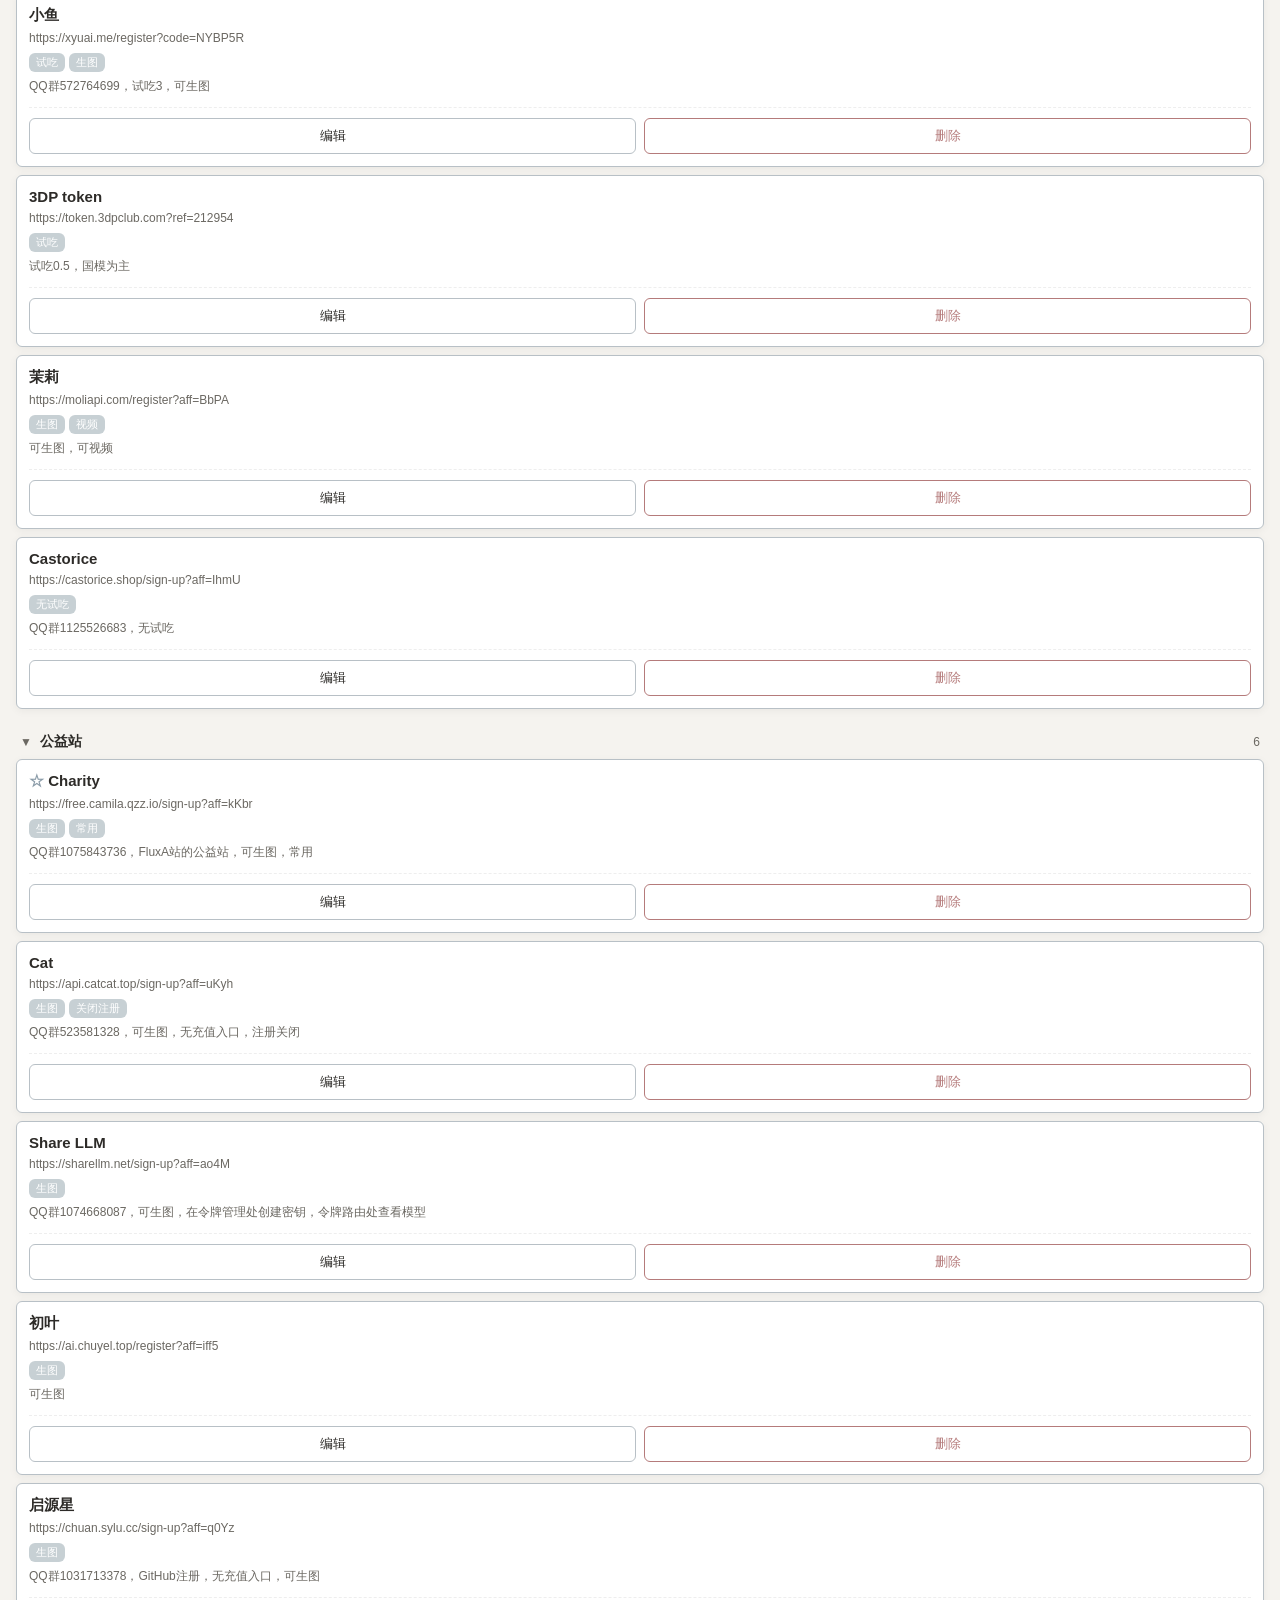
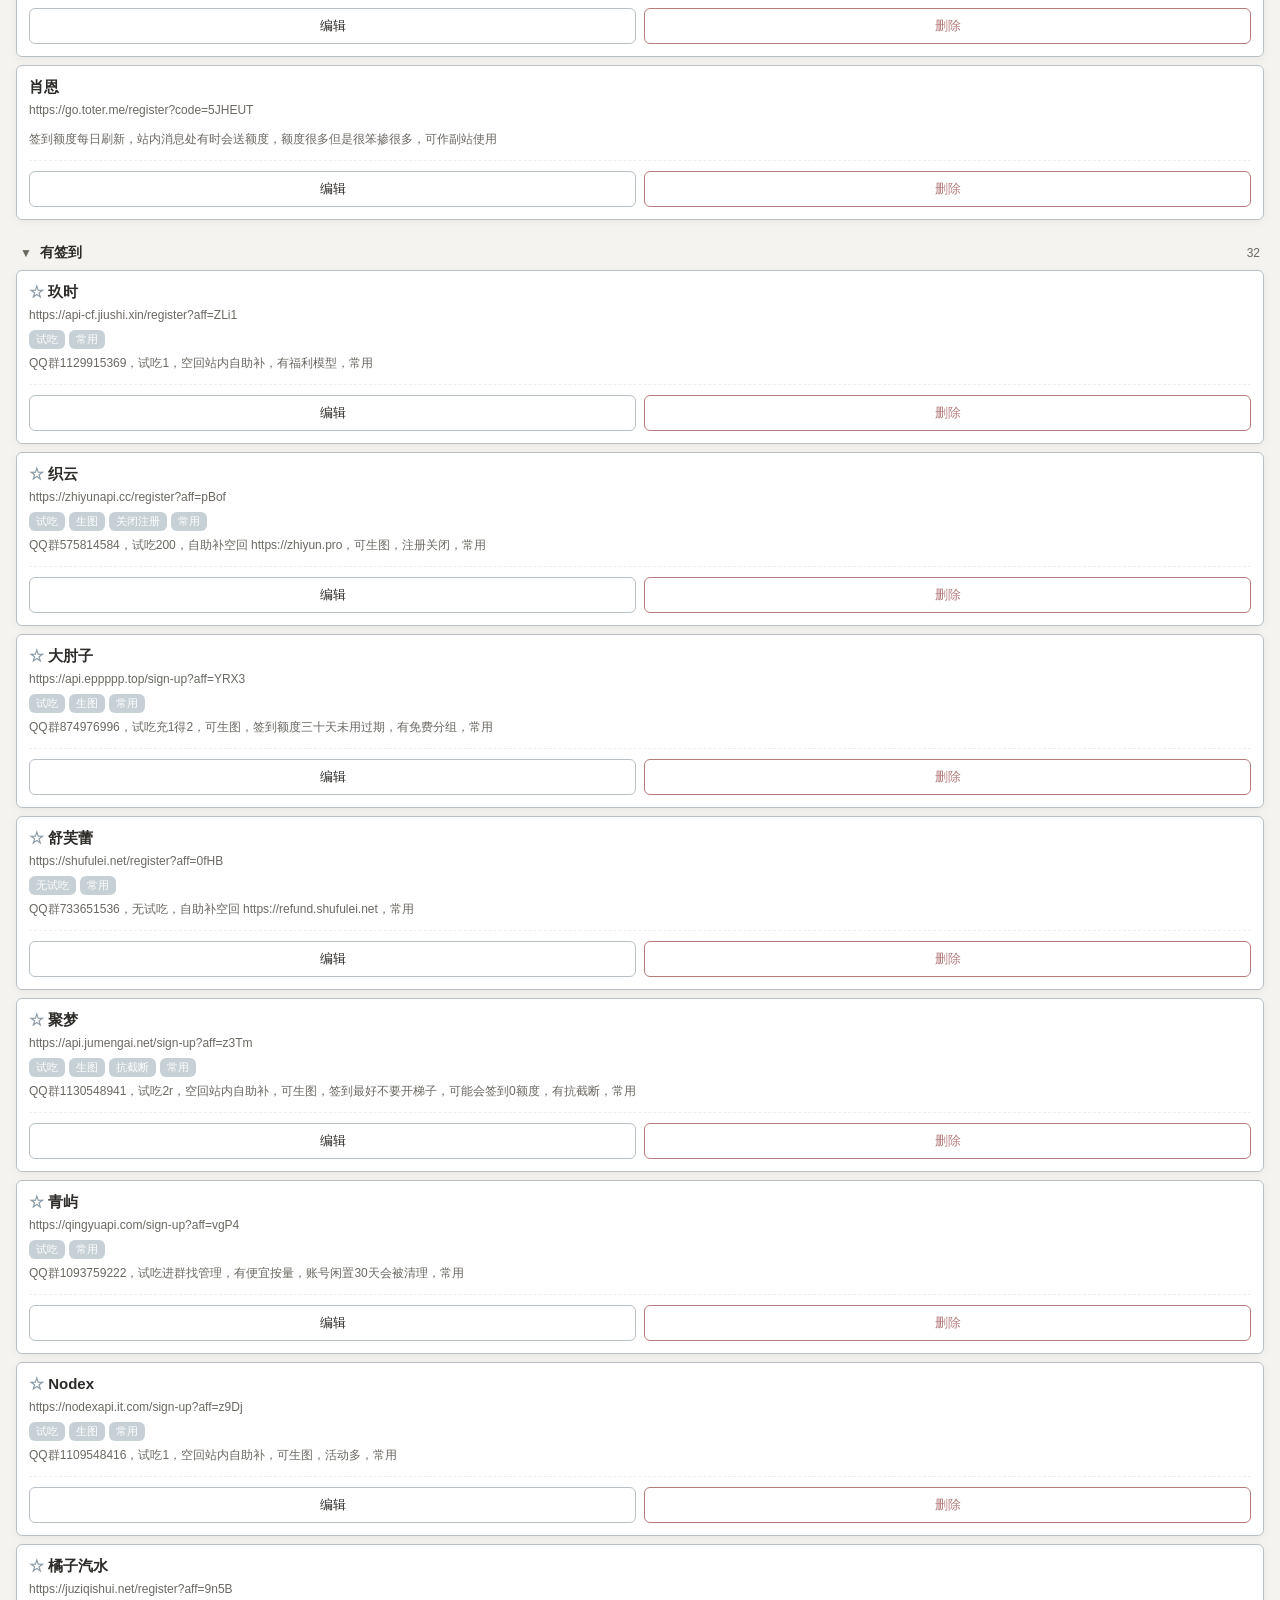
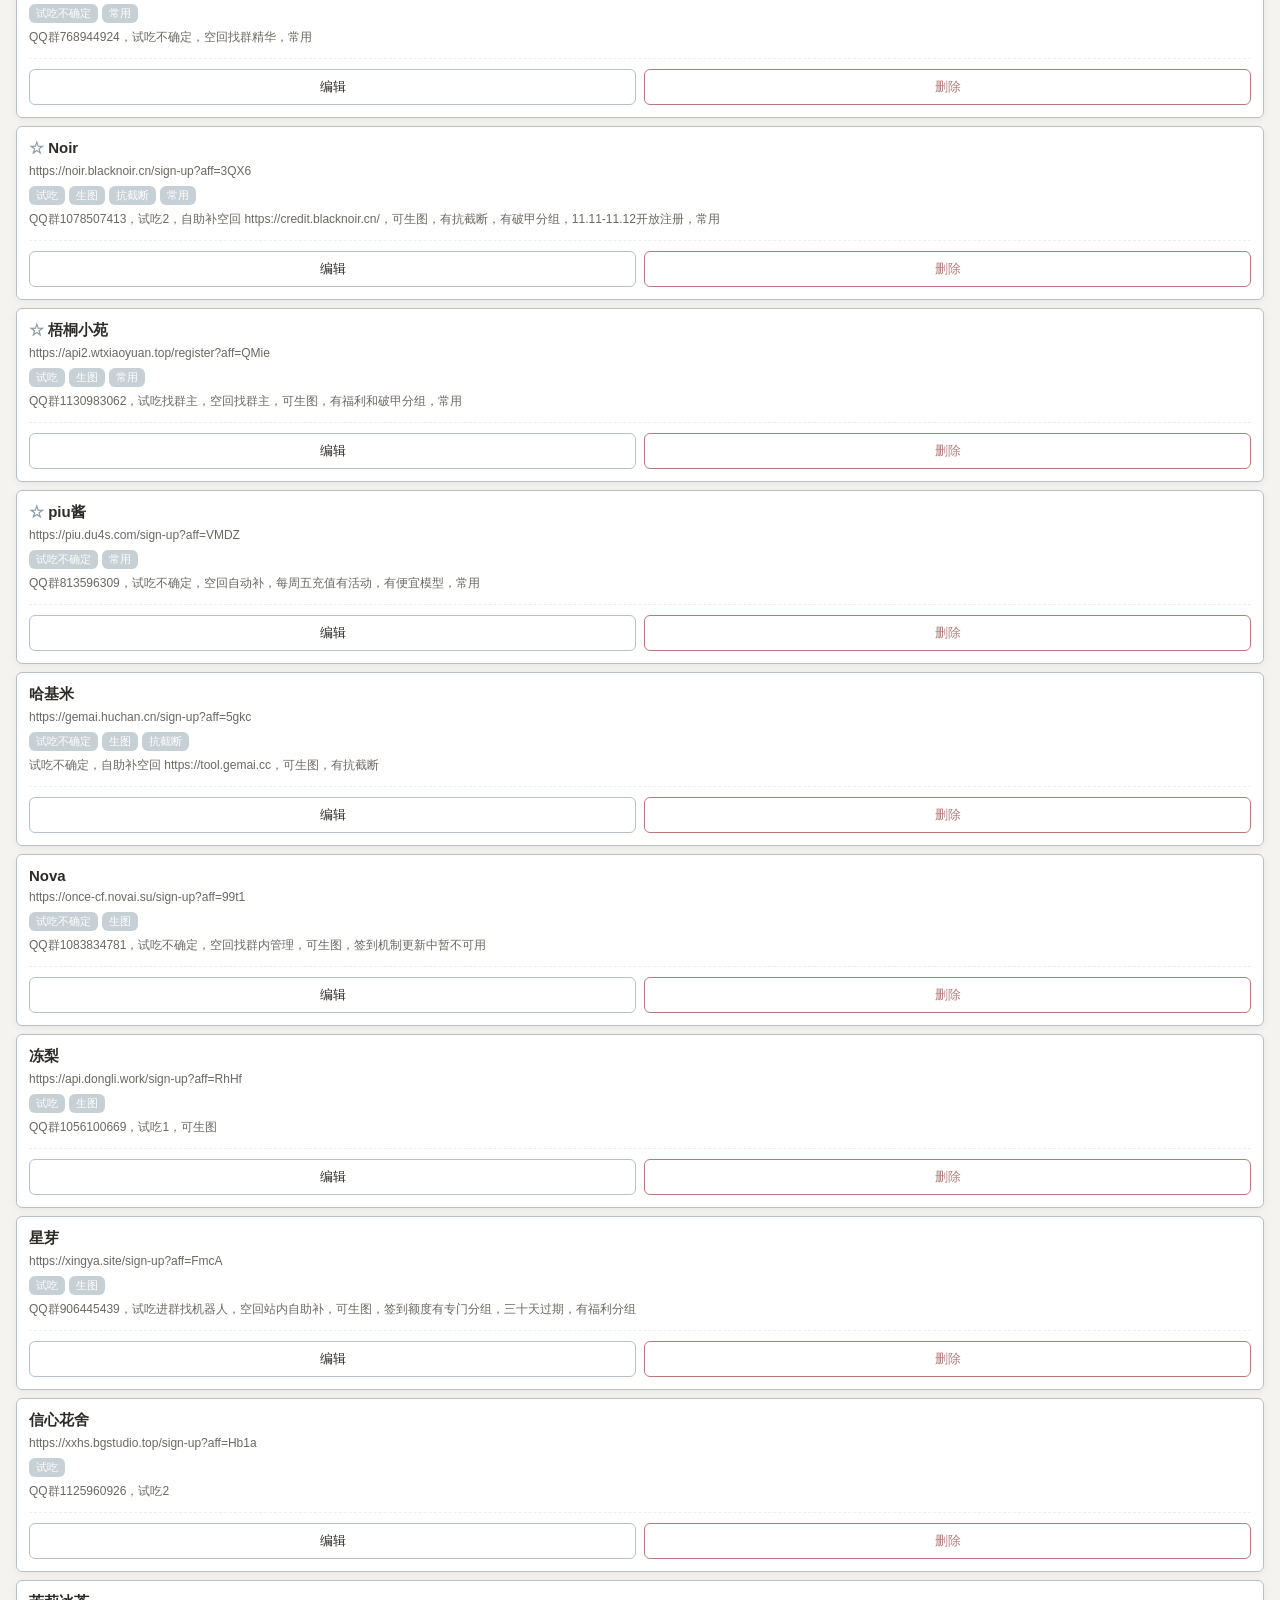
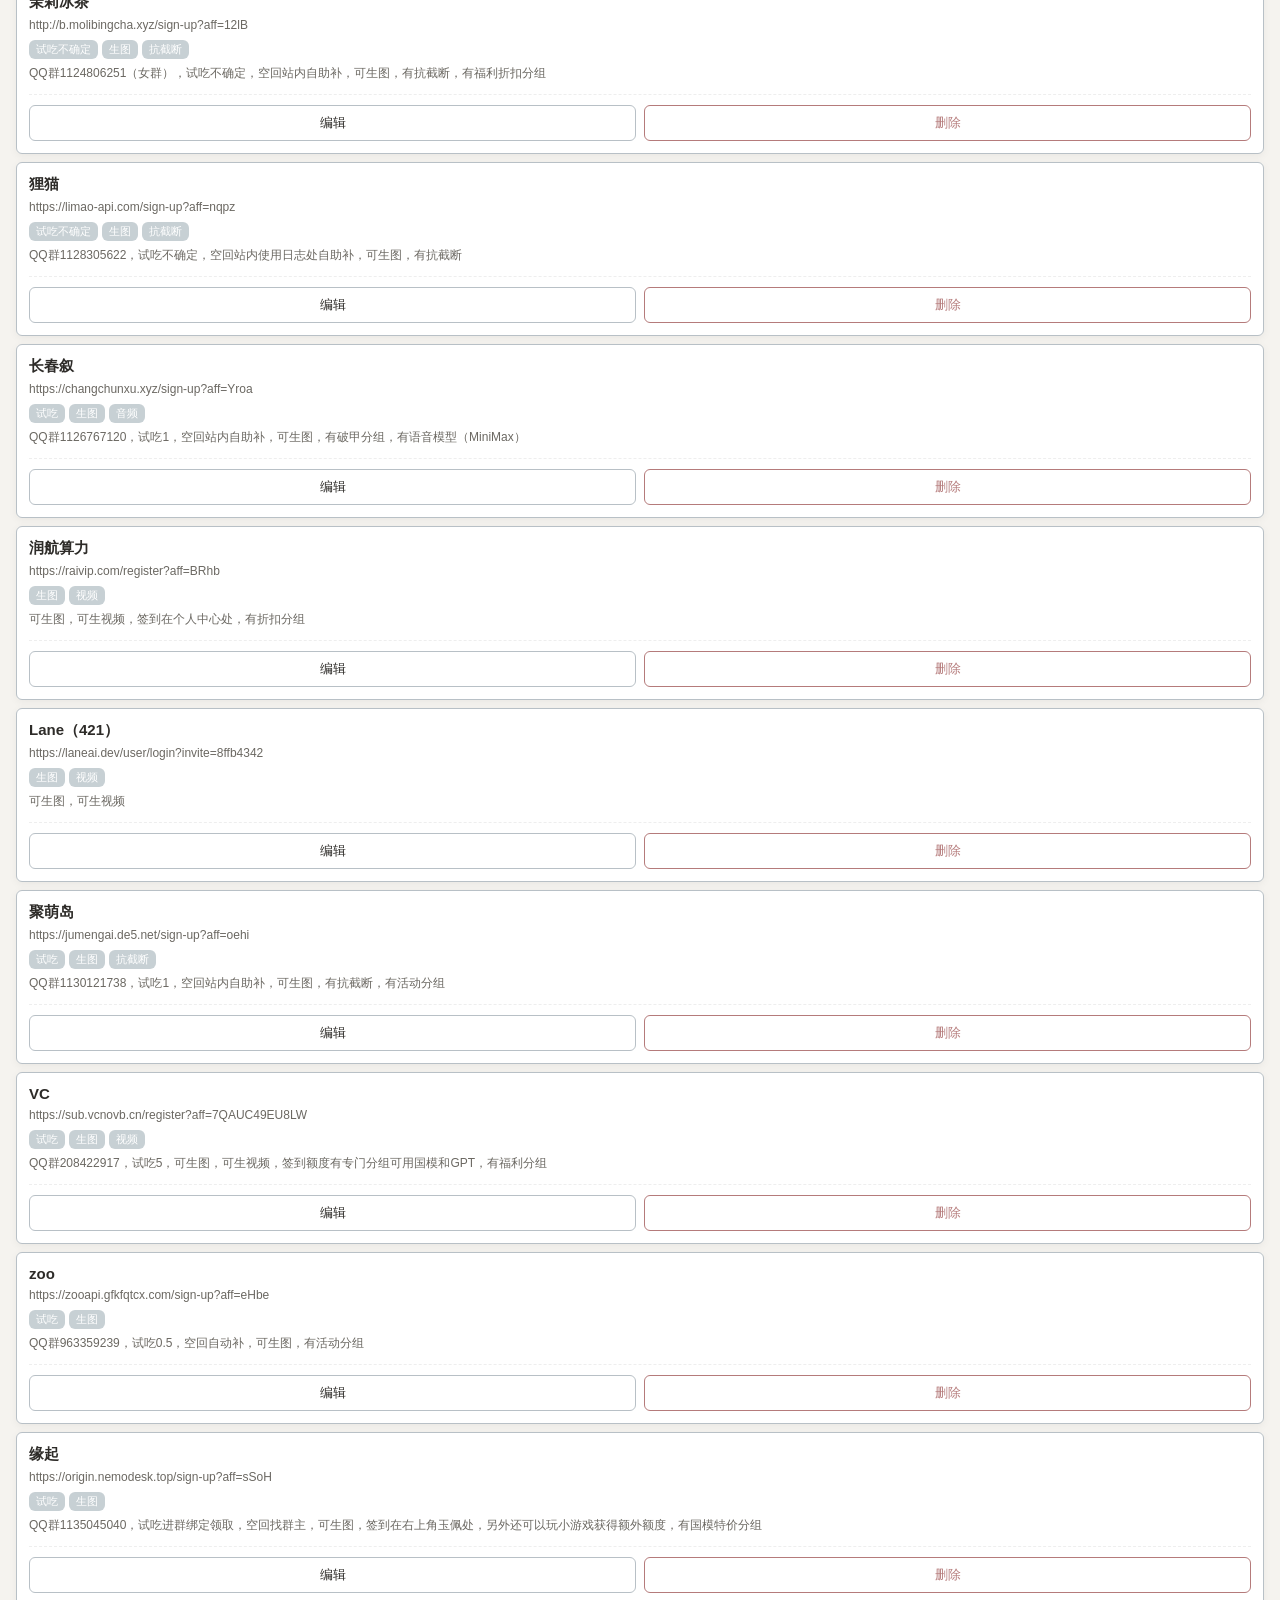
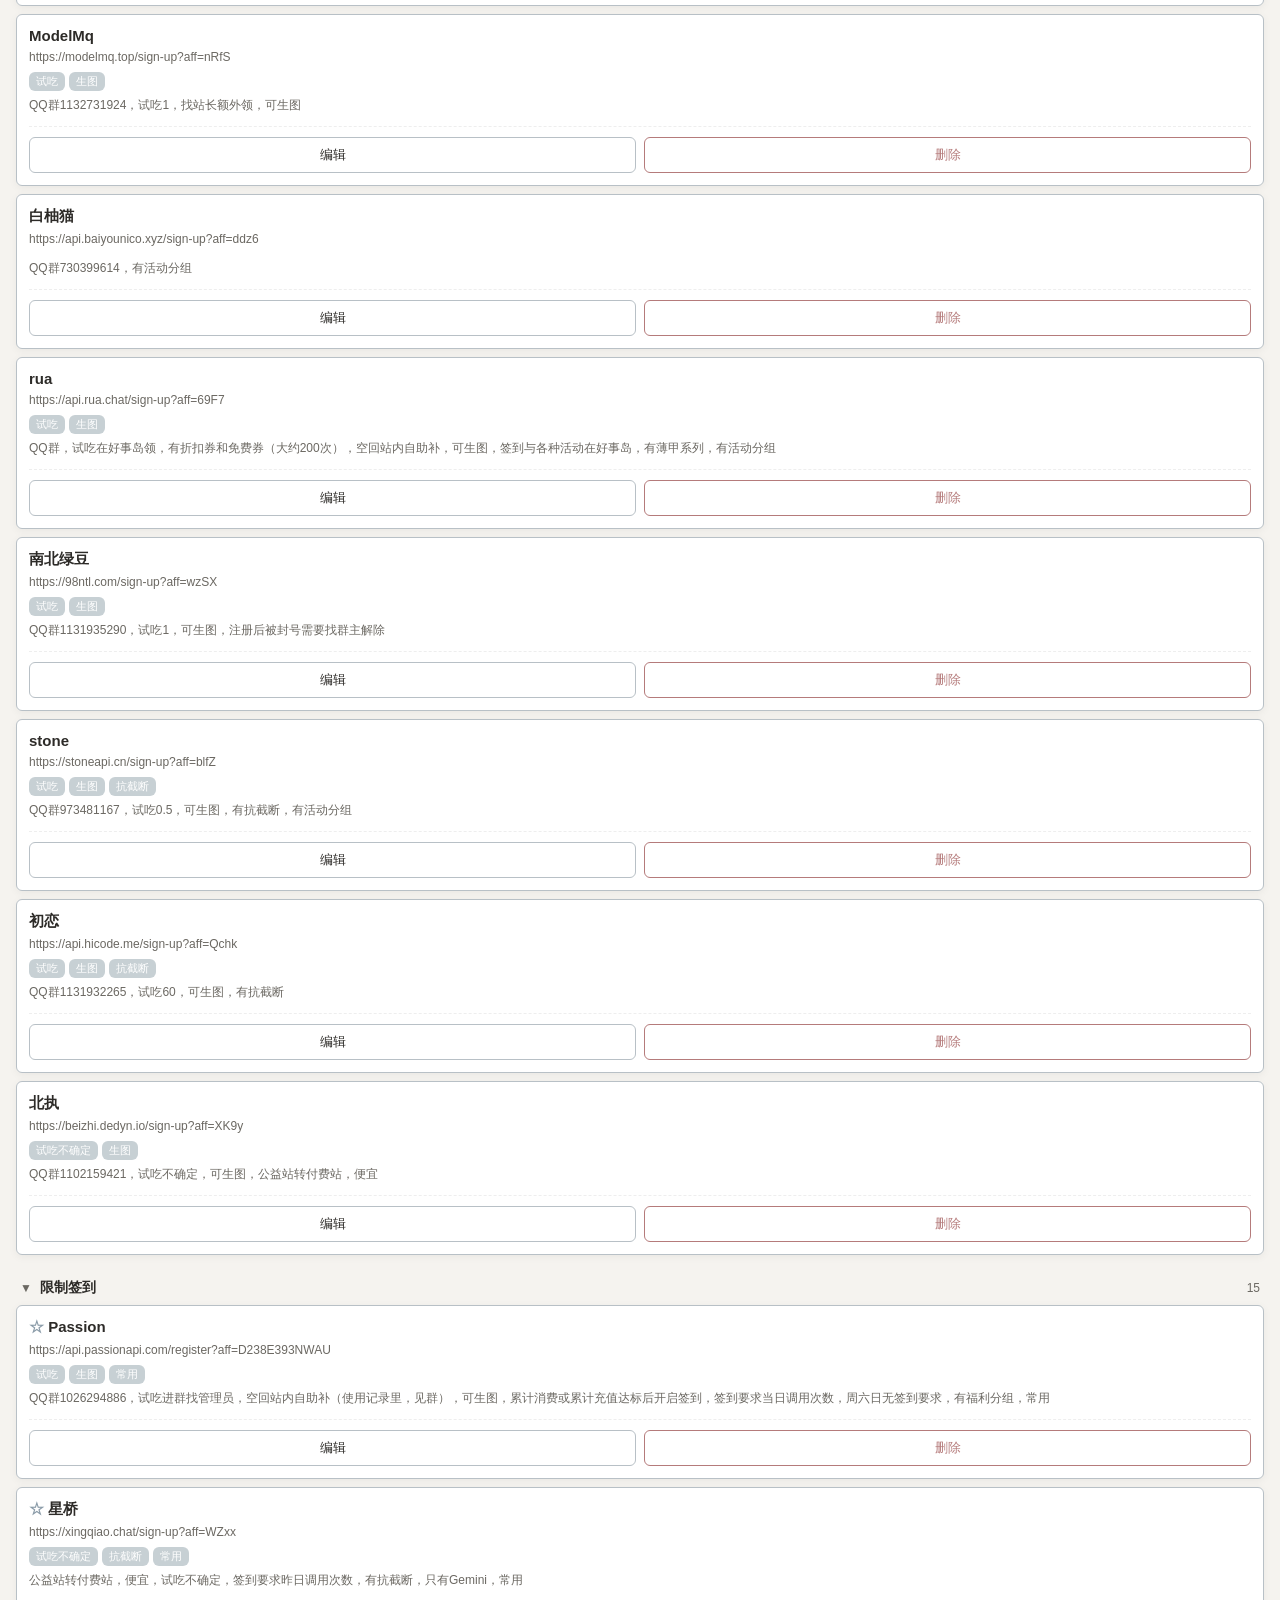
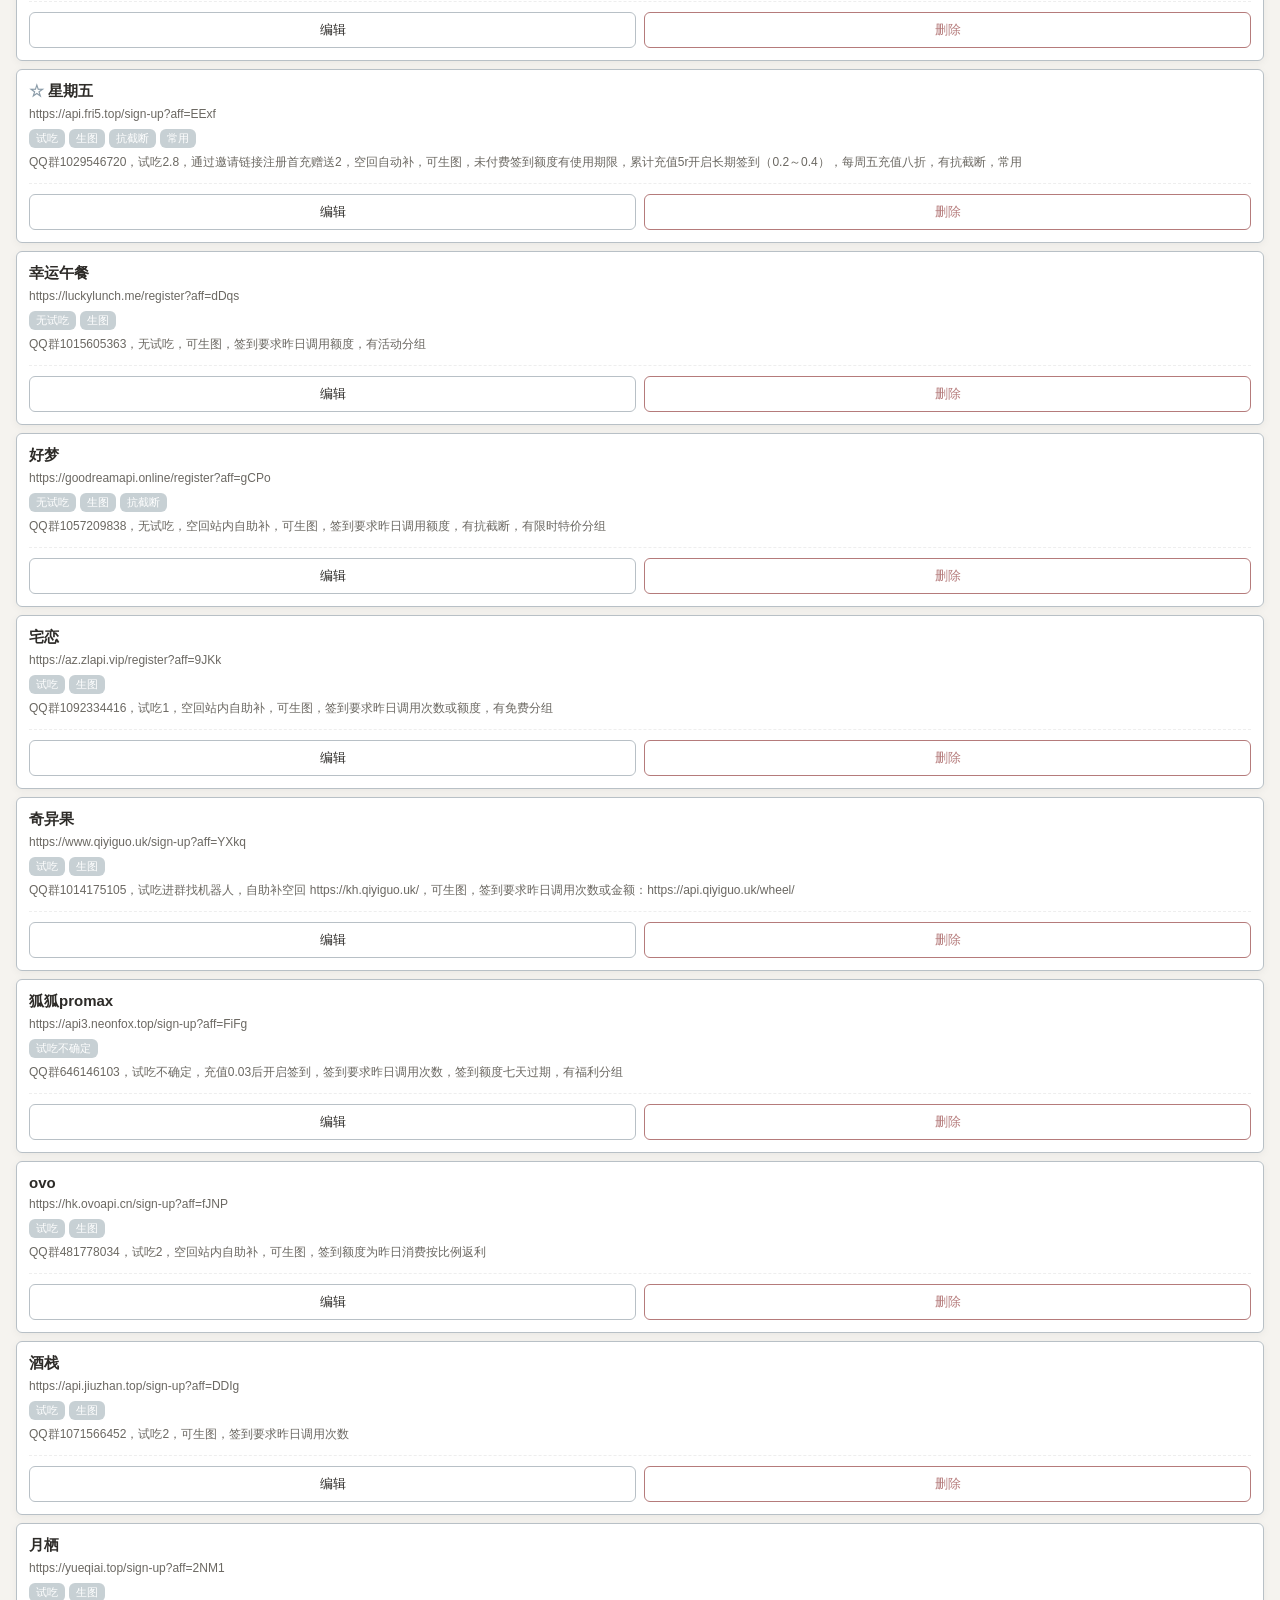
==== commit 2b7bfced: "Update admin.html" ====
--- a/admin.html
+++ b/admin.html
@@ -25,8 +25,29 @@
 
     main{padding:16px 16px 90px}
     
-    .section-title{font-size:14px;font-weight:600;color:var(--text-2);margin:20px 0 10px 4px;}
-    
+    .section-title{font-size:14px;font-weight:600;color:var(--text-2);margin:20px 0 10px 4px;display:flex;justify-content:space-between;align-items:center;}
+    
+    /* 管理端公告滑动框 */
+    .notice-scroll-box {
+      max-height: 40vh;
+      overflow-y: auto;
+      padding-right: 4px;
+    }
+
+    /* 管理端单条公告折叠 */
+    .admin-notice-card { background: #fff; border: 1.5px solid var(--border); border-radius: var(--radius); margin-bottom: 8px; box-shadow: var(--shadow); overflow: hidden; }
+    .admin-notice-header { display: flex; justify-content: space-between; align-items: center; padding: 12px; cursor: pointer; user-select: none; }
+    .admin-notice-header .left-part { display: flex; align-items: center; gap: 6px; flex: 1; }
+    .admin-notice-title { font-weight: 600; font-size: 14px; color: var(--text); }
+    .admin-notice-date { font-size: 12px; color: var(--text-2); }
+    .admin-notice-arrow { font-size: 10px; color: var(--text-2); transition: transform 0.2s; }
+    .admin-notice-card.expanded .admin-notice-arrow { transform: rotate(180deg); }
+    .admin-notice-body { display: none; padding: 0 12px 12px; border-top: 1px dashed #eee; margin-top: 4px; padding-top: 12px; }
+    .admin-notice-card.expanded .admin-notice-body { display: block; }
+    .admin-notice-content { font-size: 13px; color: var(--text-2); white-space: pre-wrap; word-break: break-word; margin-bottom: 12px; }
+    
+    .pin-badge{background:var(--danger); color:#fff; font-size:10px; padding:2px 5px; border-radius:4px;}
+
     .group{margin-bottom:16px}
     .group-head{display:flex;align-items:center;gap:8px;padding:8px 4px;cursor:pointer;user-select:none}
     .group-head .arrow{font-size:12px;color:var(--text-2);transition:.2s}
@@ -71,15 +92,10 @@
       background:#fff;font-size:13px;cursor:pointer;color:var(--text-2);user-select:none;transition:.1s}
     .chip.active{background:var(--accent);color:#fff;border-color:var(--accent)}
 
-    .notice-card{background:#fff;border:1.5px solid var(--border);border-radius:var(--radius);padding:12px;margin-bottom:8px;box-shadow:var(--shadow)}
-    .pin-badge{background:var(--danger); color:#fff; font-size:10px; padding:2px 5px; border-radius:4px; margin-right:6px;}
-
-    /* 动态联系方式行 */
     .contact-row { display: flex; gap: 8px; margin-bottom: 8px; }
     .contact-row input { flex: 1; margin: 0; }
     .contact-row button { padding: 0 12px; border: 1.5px solid var(--danger); color: var(--danger); background: transparent; border-radius: var(--radius); cursor: pointer; }
     
-    /* 管理列表样式 */
     .manage-list { max-height: 40vh; overflow-y: auto; border: 1.5px solid var(--border); border-radius: var(--radius); padding: 8px; background: #faf9f7; }
     .manage-item { display: flex; justify-content: space-between; align-items: center; padding: 8px; border-bottom: 1px dashed #ddd; font-size: 14px; }
     .manage-item:last-child { border-bottom: none; }
@@ -99,11 +115,12 @@
 </header>
 
 <main>
-  <div class="section-title" style="display:flex;justify-content:space-between;align-items:center">
+  <div class="section-title">
     <span>公告列表</span>
     <button class="text-btn" style="color:var(--accent);font-size:13px;padding:0" id="btnAddNotice">+ 新增公告</button>
   </div>
-  <div id="noticeList"></div>
+  <!-- 滑动框容器 -->
+  <div class="notice-scroll-box" id="noticeList"></div>
 
   <div class="section-title">收录站点列表</div>
   <div id="siteList"></div>
@@ -131,34 +148,19 @@
 
 const STORAGE_KEY = 'api_tool_registry_draft';
 
-// 自动保存到本地草稿
-function saveToLocal() {
-  localStorage.setItem(STORAGE_KEY, JSON.stringify(registry));
-}
+function saveToLocal() { localStorage.setItem(STORAGE_KEY, JSON.stringify(registry)); }
 
 async function loadData() {
   const draft = localStorage.getItem(STORAGE_KEY);
-  
   if (draft) {
-    try {
-      registry = JSON.parse(draft);
-      console.log('已加载本地草稿数据');
-    } catch(e) {}
+    try { registry = JSON.parse(draft); } catch(e) {}
   } else {
-    // 如果没有草稿，拉取线上文件
     try {
       const res = await fetch('./registry.json');
-      if (res.ok) {
-        registry = await res.json();
-        saveToLocal();
-        console.log('已从线上同步数据到本地草稿');
-      }
-    } catch (e) { 
-      console.warn('读取 registry.json 失败，且无本地草稿'); 
-    }
-  }
-
-  // 兼容旧数据修复
+      if (res.ok) { registry = await res.json(); saveToLocal(); }
+    } catch (e) {}
+  }
+
   if (registry.contact && !Array.isArray(registry.contact)) {
     const newContact = [];
     if (registry.contact.email) newContact.push({ label: '邮箱', value: registry.contact.email });
@@ -169,7 +171,6 @@
 
   currentGroups = registry.presetGroups || ["付费站","公益站","有签到","限制签到","生图站"];
   currentTags = registry.presetTags || ["试吃","无试吃","试吃不确定","需邀请码","关闭注册","生图","视频","音频","抗截断","常用"];
-  
   render();
 }
 
@@ -178,6 +179,7 @@
   renderSites();
 }
 
+// 管理端公告渲染逻辑
 function renderNotices() {
   const wrap = document.getElementById("noticeList");
   const notices = registry.notice || [];
@@ -185,21 +187,45 @@
     wrap.innerHTML = `<div style="font-size:12px;color:#999;padding:10px 4px;">暂无公告</div>`;
     return;
   }
-  const reversed = notices.slice().reverse();
-  wrap.innerHTML = reversed.map((n, i) => {
-    const trueIdx = notices.length - 1 - i;
-    return `<div class="notice-card">
-      <div style="display:flex;justify-content:space-between;margin-bottom:8px;border-bottom:1px dashed #eee;padding-bottom:6px;">
-        <b style="font-size:14px;">${n.isPinned ? '<span class="pin-badge">置顶</span>' : ''}${n.title}</b>
-        <span style="font-size:12px;color:var(--text-2)">${n.date}</span>
+
+  // 1. 附加索引用于排序
+  let sortedNotices = notices.map((n, i) => ({ ...n, originalIndex: i }));
+
+  // 2. 排序：置顶 > 日期降序 > 原始索引降序
+  sortedNotices.sort((a, b) => {
+    const pinA = a.isPinned ? 1 : 0;
+    const pinB = b.isPinned ? 1 : 0;
+    if (pinA !== pinB) return pinB - pinA;
+    const dateComp = (b.date || "").localeCompare(a.date || "");
+    if (dateComp !== 0) return dateComp;
+    return b.originalIndex - a.originalIndex;
+  });
+
+  // 3. 渲染每条公告（带折叠）
+  wrap.innerHTML = sortedNotices.map((n) => {
+    const pinHtml = n.isPinned ? '<span class="pin-badge">置顶</span>' : '';
+    return `<div class="admin-notice-card" data-idx="${n.originalIndex}">
+      <div class="admin-notice-header">
+        <div class="left-part">${pinHtml}<span class="admin-notice-title">${n.title}</span></div>
+        <div style="display:flex; align-items:center; gap:8px;">
+          <span class="admin-notice-date">${n.date}</span>
+          <span class="admin-notice-arrow">▼</span>
+        </div>
       </div>
-      <div style="font-size:13px;color:var(--text-2);white-space:pre-wrap;word-break:break-word;">${n.content}</div>
-      <div class="btn-row">
-        <button class="btn" onclick="editNotice(${trueIdx})">编辑</button>
-        <button class="btn danger" onclick="deleteNotice(${trueIdx})">删除</button>
+      <div class="admin-notice-body">
+        <div class="admin-notice-content">${n.content}</div>
+        <div class="btn-row" style="border:none; margin-top:0; padding-top:0;">
+          <button class="btn" onclick="editNotice(${n.originalIndex})">编辑</button>
+          <button class="btn danger" onclick="deleteNotice(${n.originalIndex})">删除</button>
+        </div>
       </div>
     </div>`;
   }).join("");
+
+  // 4. 绑定折叠事件
+  wrap.querySelectorAll(".admin-notice-header").forEach(header => {
+    header.onclick = () => { header.parentElement.classList.toggle("expanded"); };
+  });
 }
 
 function renderSites() {
@@ -319,22 +345,16 @@
     const name = document.getElementById("f-name").value.trim();
     const invite = document.getElementById("f-invite").value.trim();
     
-    if(!name || !invite) {
-      alert("站名和链接必填");
-      return;
-    }
+    if(!name || !invite) { alert("站名和链接必填"); return; }
 
     const activeGroup = document.querySelector("#groupPicker .chip.active");
     const group = activeGroup ? activeGroup.dataset.group : "其他";
     const tags = [...document.querySelectorAll("#tagPicker .chip.active")].map(c => c.dataset.tag);
     const obj = { id, name, invite, group, tags, note: document.getElementById("f-note").value.trim() };
     
+    // 修复由于 idx 未定义导致的崩溃
     const idx = registry.sites.findIndex(x => x.id === id);
-    if(idx >= 0) {
-      registry.sites[idx] = obj;
-    } else {
-      registry.sites.push(obj);
-    }
+    if(idx >= 0) { registry.sites[idx] = obj; } else { registry.sites.push(obj); }
 
     saveToLocal();
     closeModal();
@@ -377,11 +397,7 @@
     if(!title || !content) return alert("标题和内容必填");
 
     const obj = { date, title, content, isPinned };
-    if(idxStr !== '') {
-      registry.notice[Number(idxStr)] = obj;
-    } else {
-      registry.notice.push(obj); 
-    }
+    if(idxStr !== '') { registry.notice[Number(idxStr)] = obj; } else { registry.notice.push(obj); }
     saveToLocal();
     closeModal();
     renderNotices();
@@ -390,7 +406,6 @@
   }
 };
 
-// ====== 分组/标签管理 ======
 function openManage(type) {
   const isGroup = type === 'group';
   const list = isGroup ? currentGroups : currentTags;
@@ -430,7 +445,7 @@
   else registry.presetTags = currentTags;
   
   saveToLocal();
-  openManage(type); // 重新渲染
+  openManage(type);
 };
 
 window.deleteManageItem = (type, index) => {
@@ -452,7 +467,6 @@
   else registry.presetTags = currentTags;
   
   if (!isGroup) {
-    // 如果是标签，顺便从站点数据中剔除
     registry.sites.forEach(s => {
       if (s.tags) s.tags = s.tags.filter(t => t !== itemName);
     });
@@ -462,7 +476,6 @@
   openManage(type);
 };
 
-// ====== 动态联系方式设置 ======
 function openSettings() {
   const contactList = registry.contact || [];
   
@@ -478,12 +491,9 @@
     <h3>联系方式设置</h3>
     <div class="field">
       <label>动态字段列表（可以自定义添加，如微信、TG等）</label>
-      <div id="contactListWrap">
-        ${rowsHtml}
-      </div>
+      <div id="contactListWrap">${rowsHtml}</div>
       <button class="btn" style="width:100%;margin-top:8px; border-style:dashed;" onclick="addContactRow()">+ 新增一行</button>
     </div>
-    
     <div class="btn-row" style="border:none;margin-top:20px;">
       <button class="btn" onclick="closeModal()">取消</button>
       <button class="btn primary" onclick="saveSettings()">保存</button>
@@ -512,9 +522,7 @@
   rows.forEach(row => {
     const label = row.querySelector(".c-label").value.trim();
     const value = row.querySelector(".c-value").value.trim();
-    if (label && value) {
-      newContact.push({ label, value });
-    }
+    if (label && value) newContact.push({ label, value });
   });
   registry.contact = newContact;
   saveToLocal();
@@ -528,9 +536,7 @@
 document.getElementById("btnManageGroups").onclick = () => openManage('group');
 document.getElementById("btnManageTags").onclick = () => openManage('tag');
 
-document.getElementById('btnImport').onclick = () => {
-  document.getElementById('fileImport').click();
-};
+document.getElementById('btnImport').onclick = () => document.getElementById('fileImport').click();
 
 document.getElementById('fileImport').onchange = (e) => {
   const file = e.target.files[0];
@@ -547,9 +553,7 @@
       } else {
         alert('文件格式错误：不是本工具的备份文件。');
       }
-    } catch (err) {
-      alert('解析文件失败。');
-    }
+    } catch (err) { alert('解析文件失败。'); }
     e.target.value = '';
   };
   reader.readAsText(file);
@@ -572,13 +576,8 @@
   dlAnchor.remove();
 };
 
-window.closeModal = () => {
-  document.getElementById("modalMask").classList.remove("show");
-};
-
-document.getElementById("modalMask").onclick = e => {
-  if(e.target.id === "modalMask") closeModal();
-};
+window.closeModal = () => { document.getElementById("modalMask").classList.remove("show"); };
+document.getElementById("modalMask").onclick = e => { if(e.target.id === "modalMask") closeModal(); };
 
 loadData();
 </script>
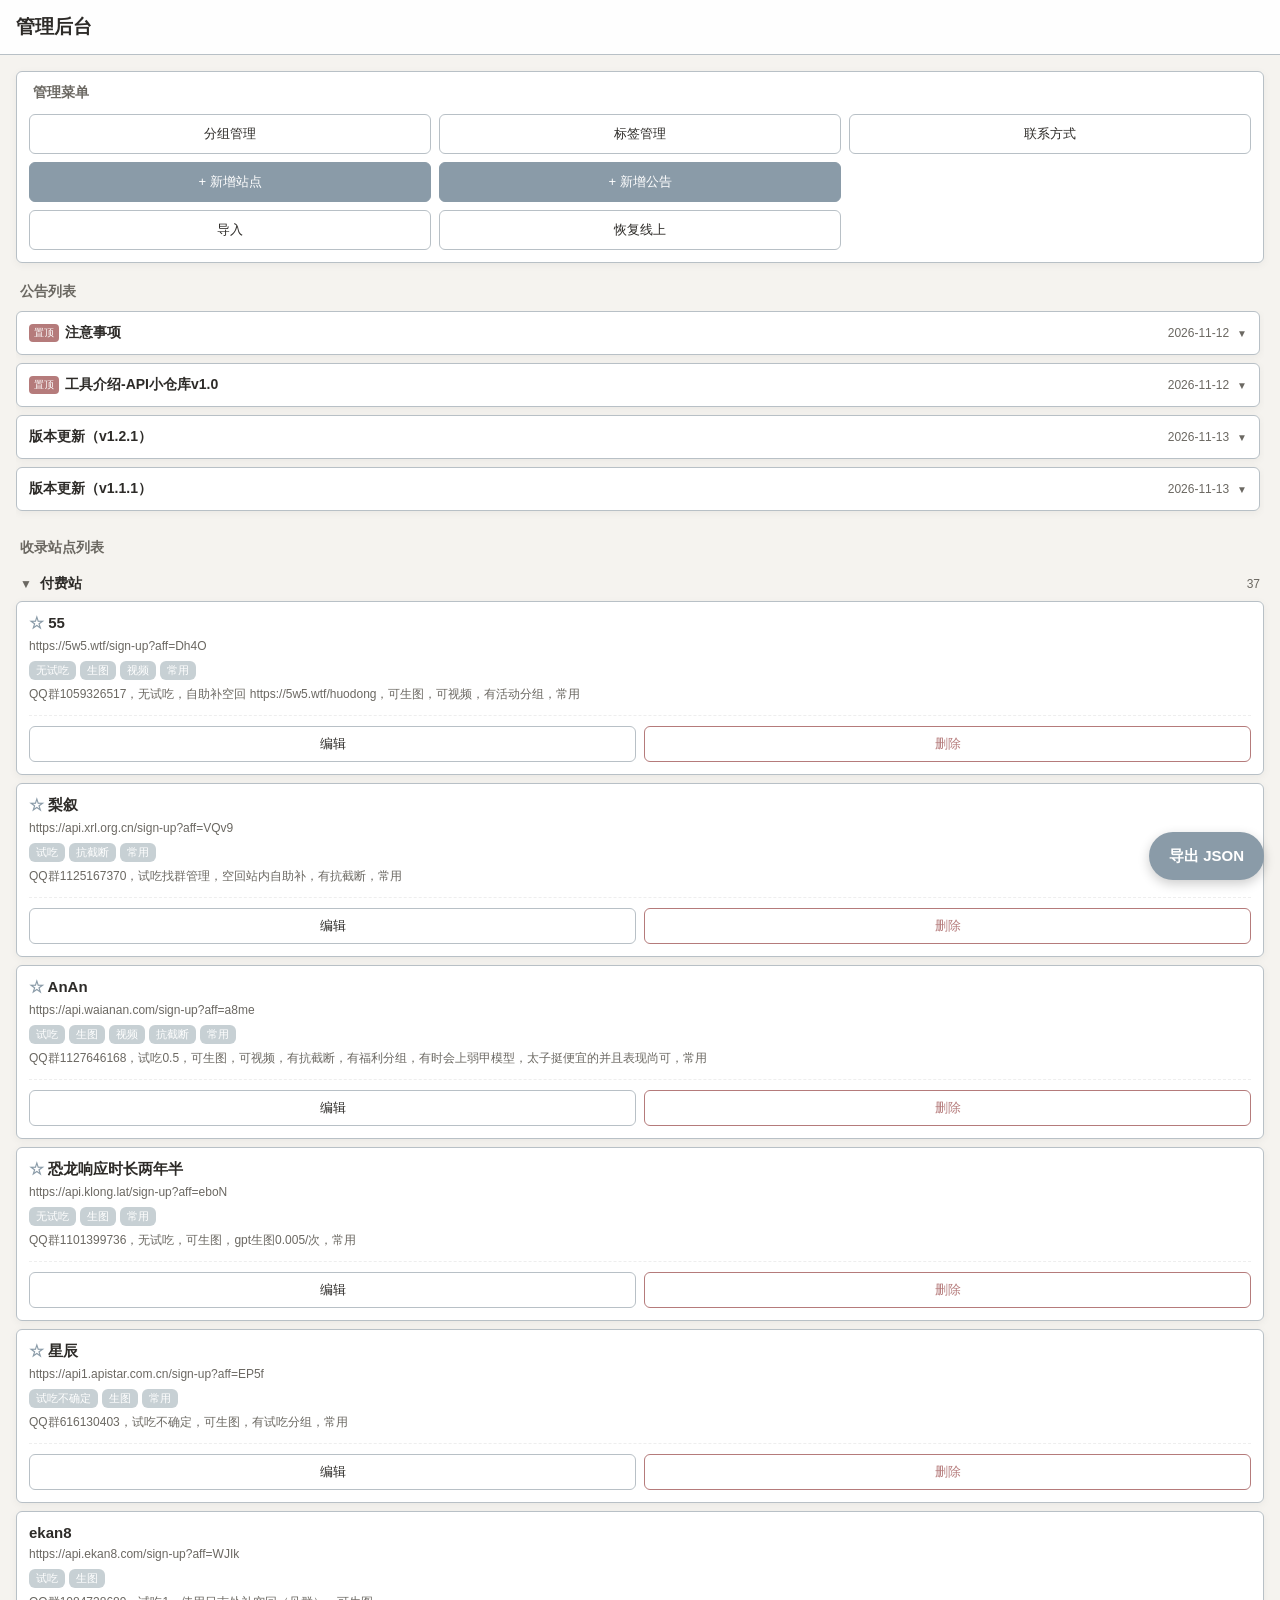
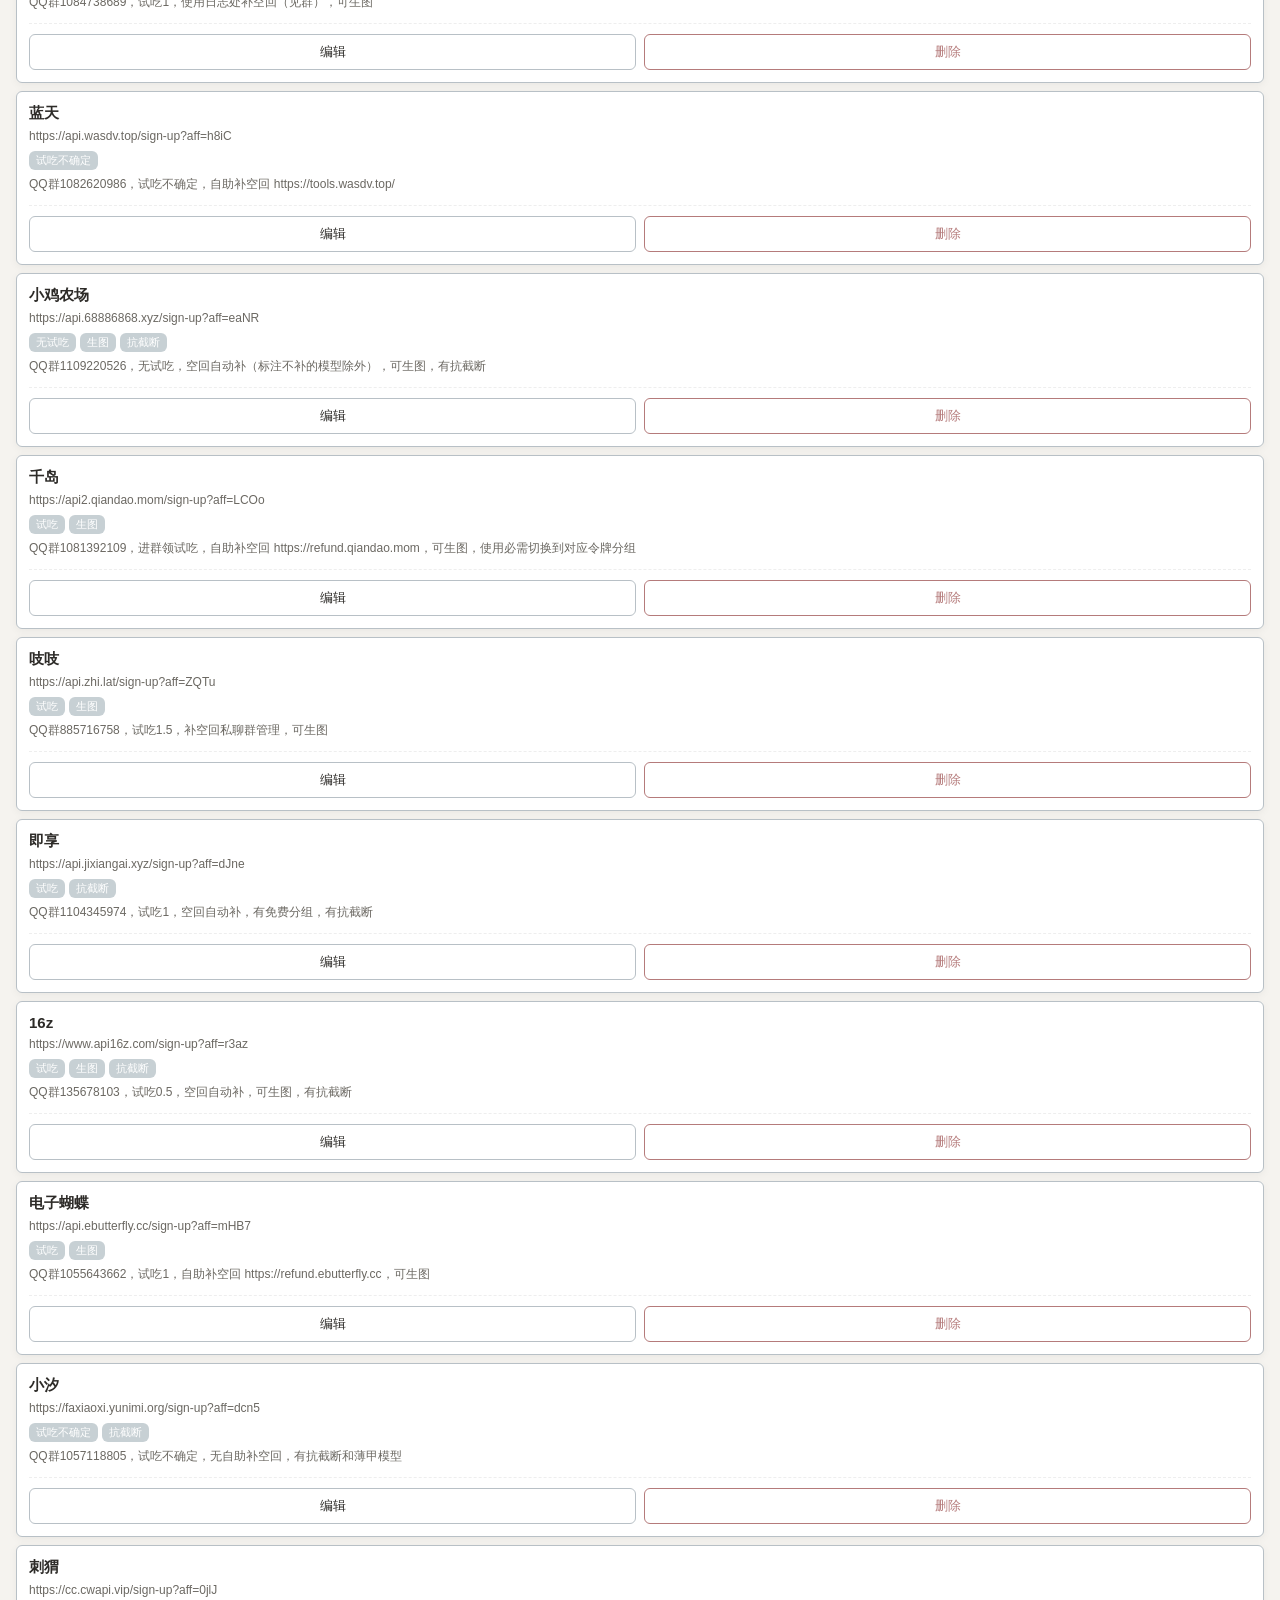
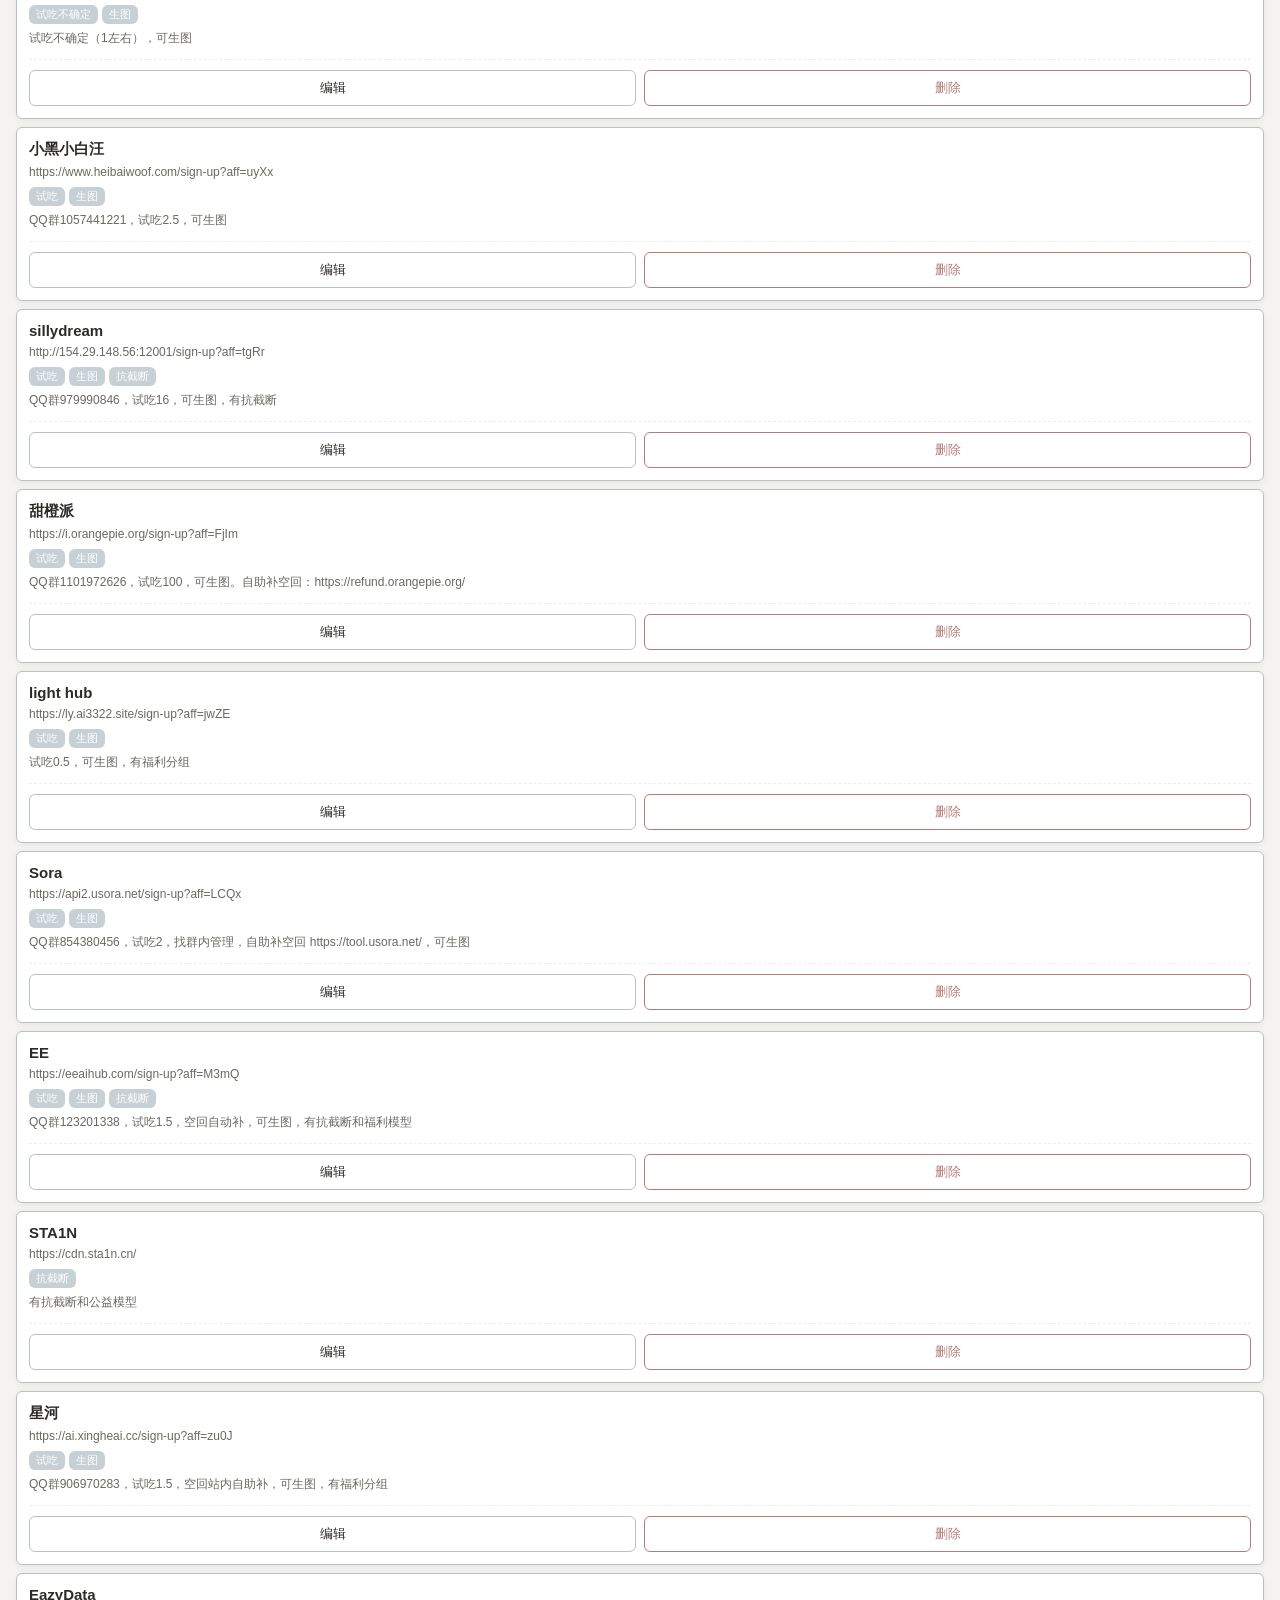
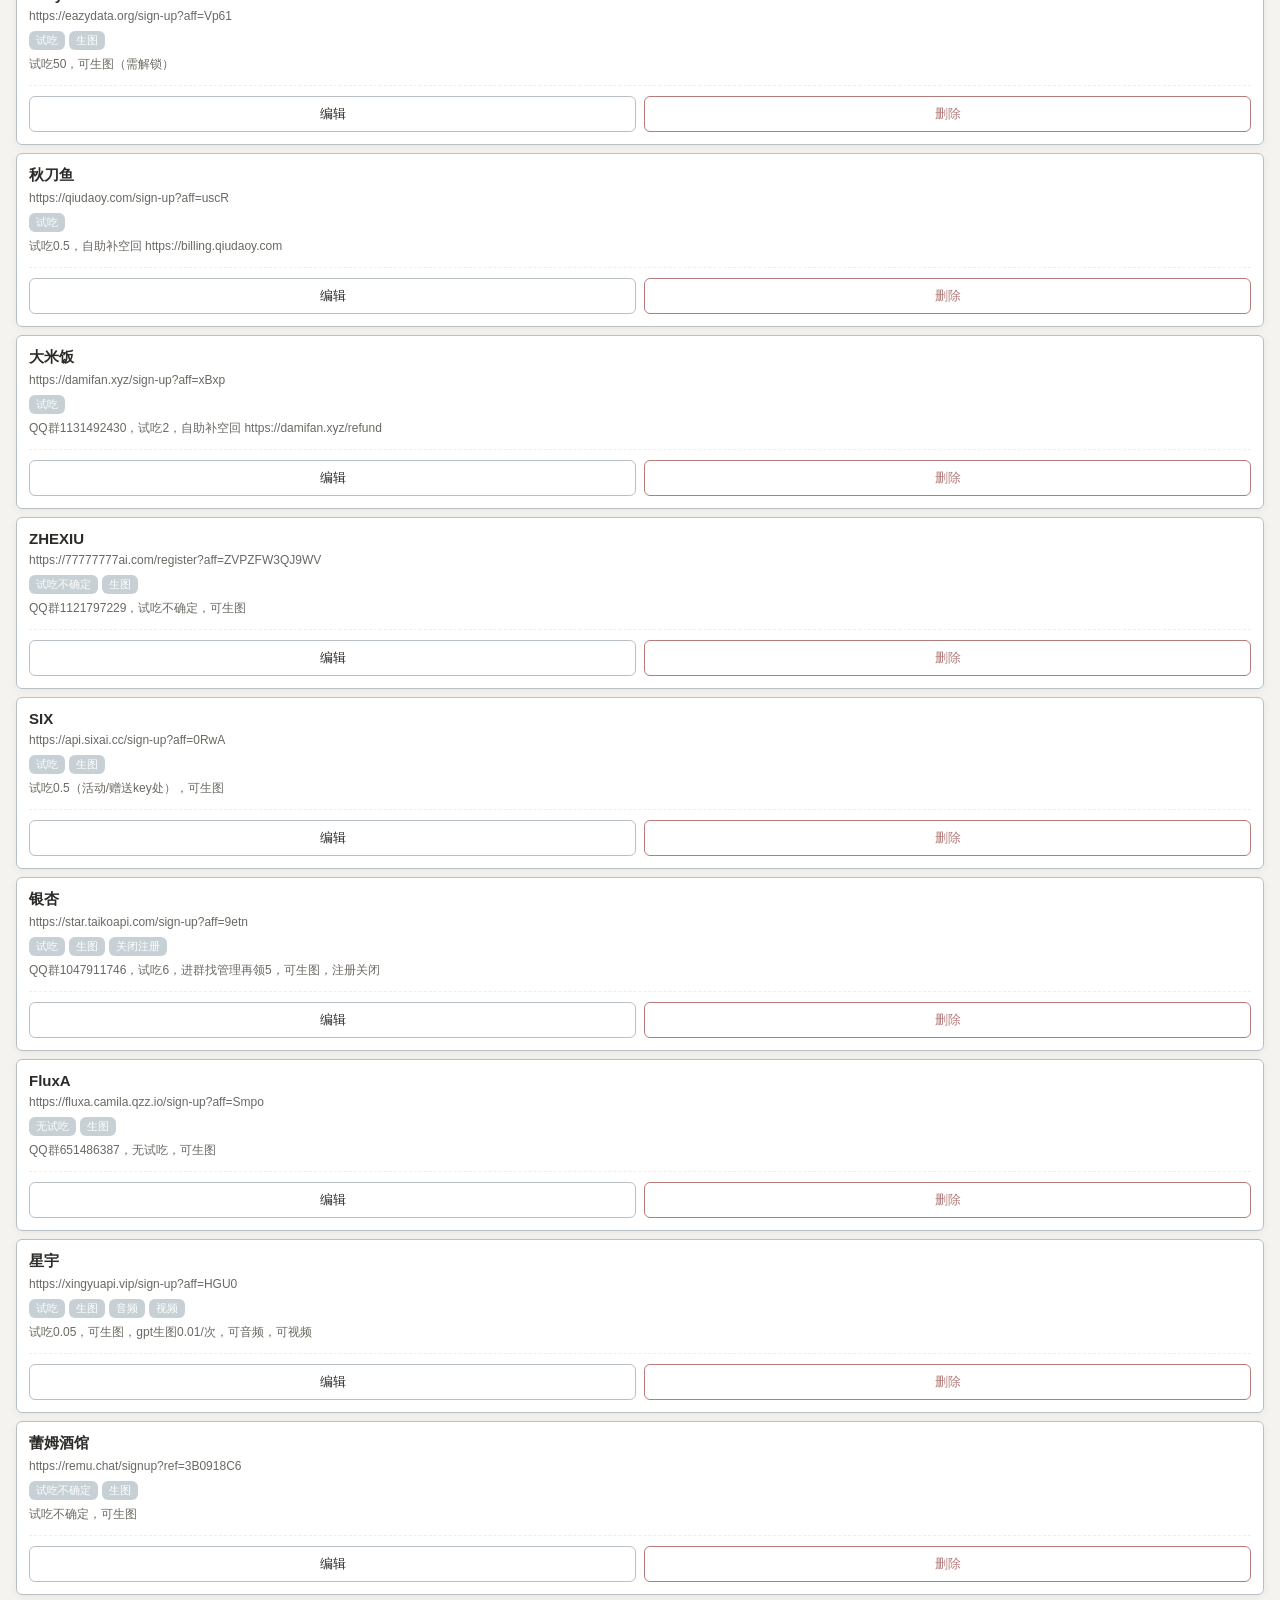
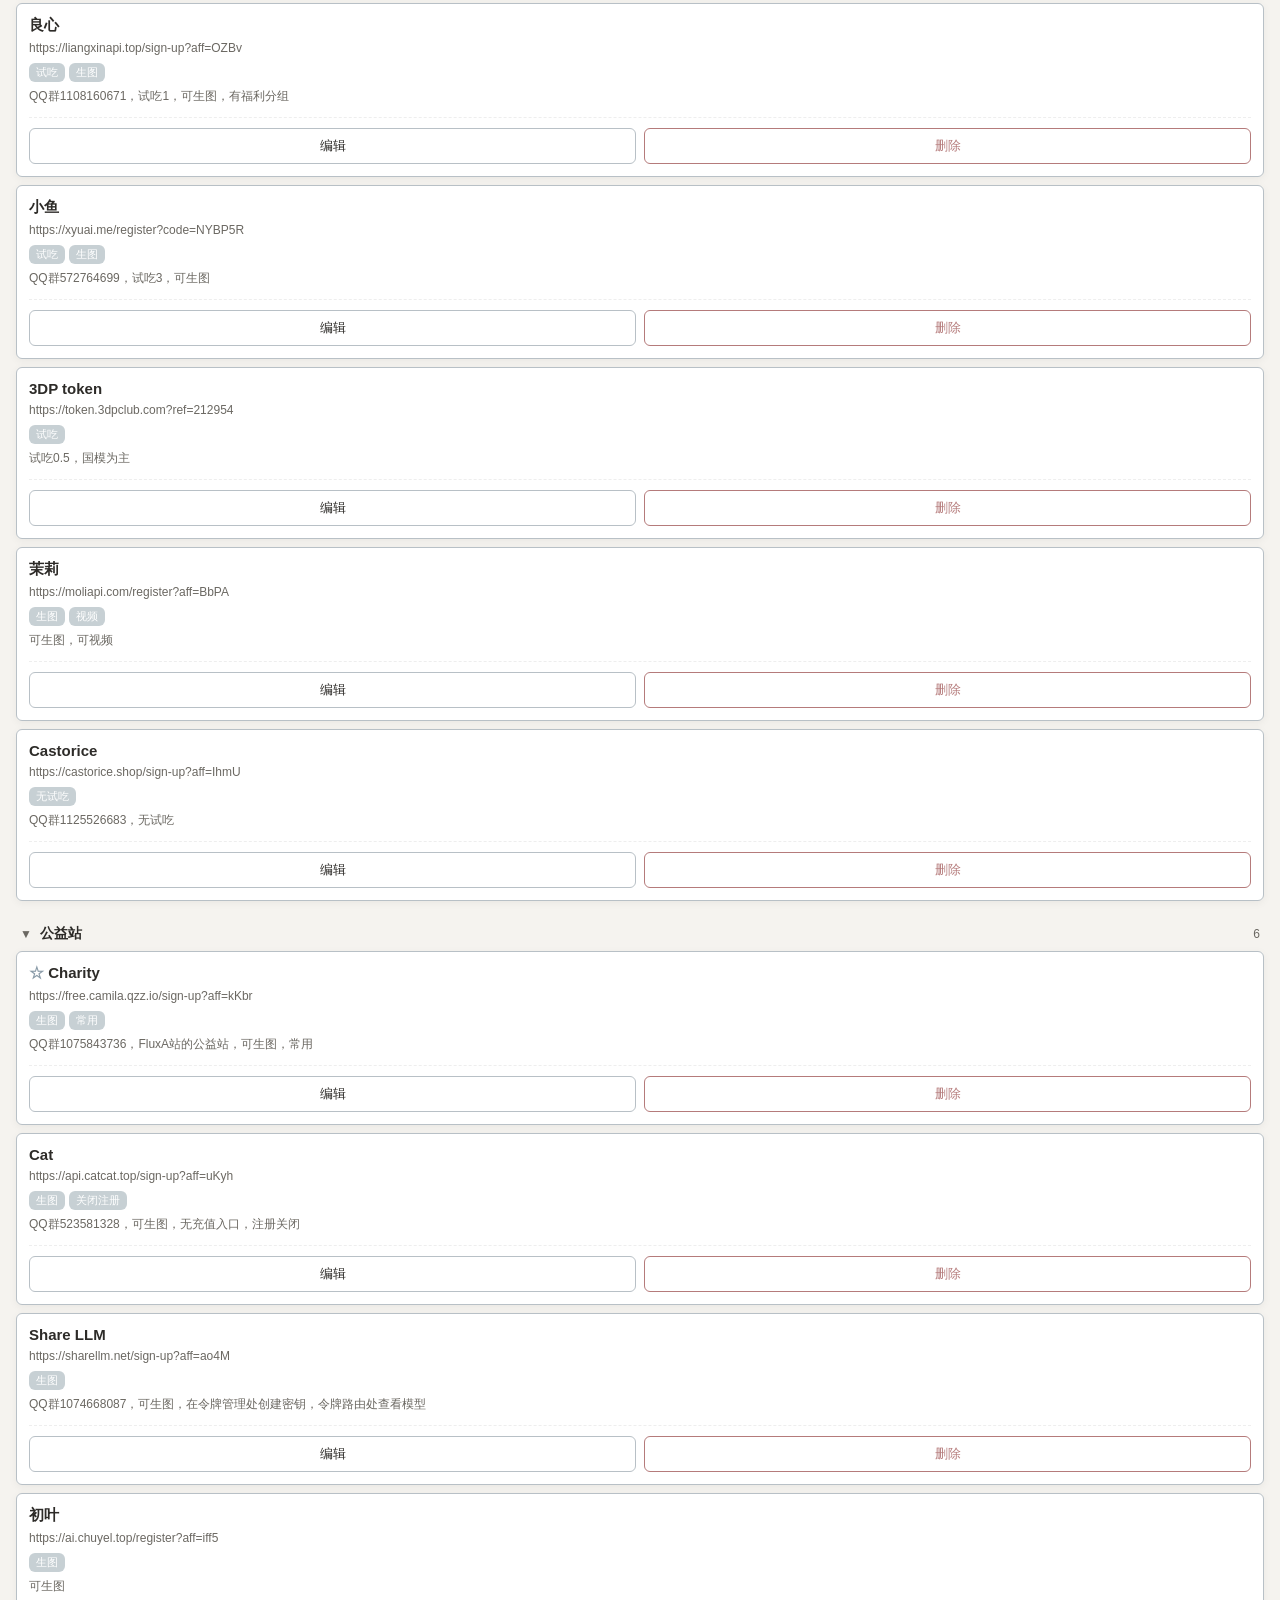
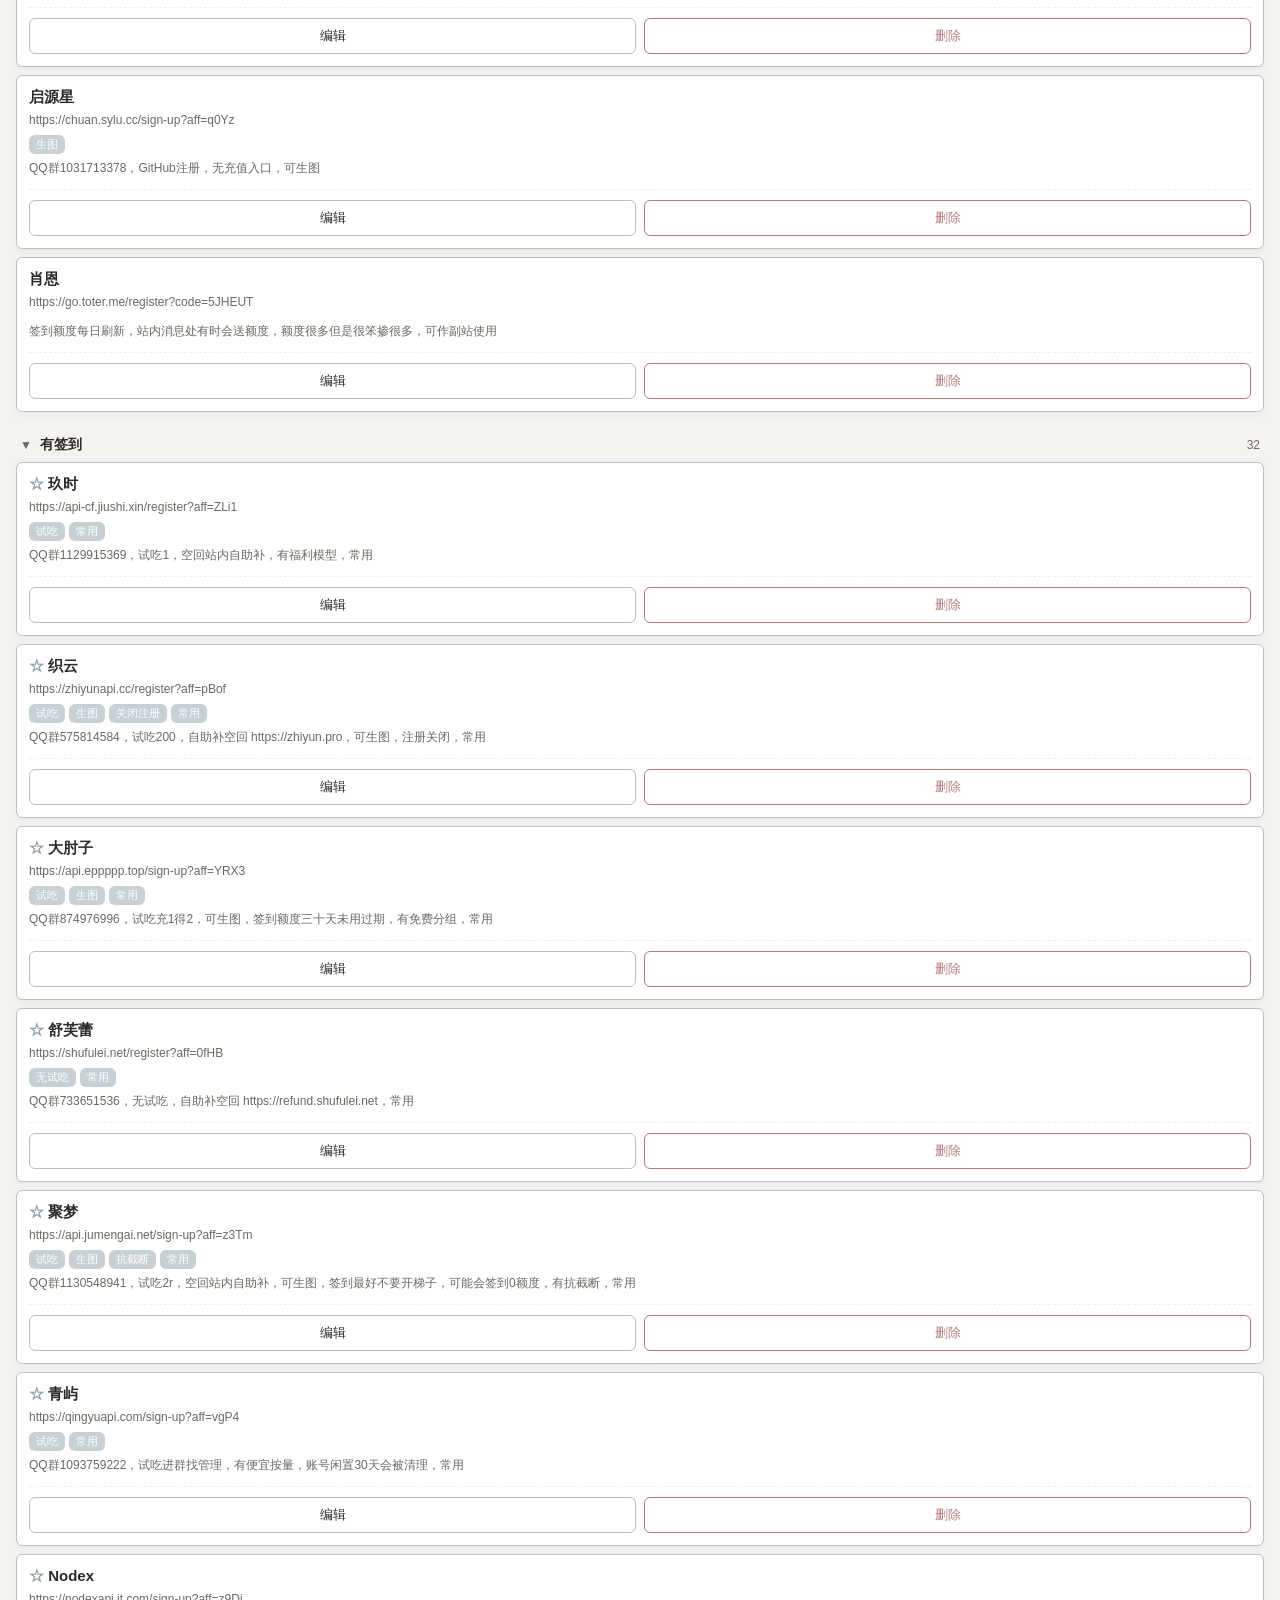
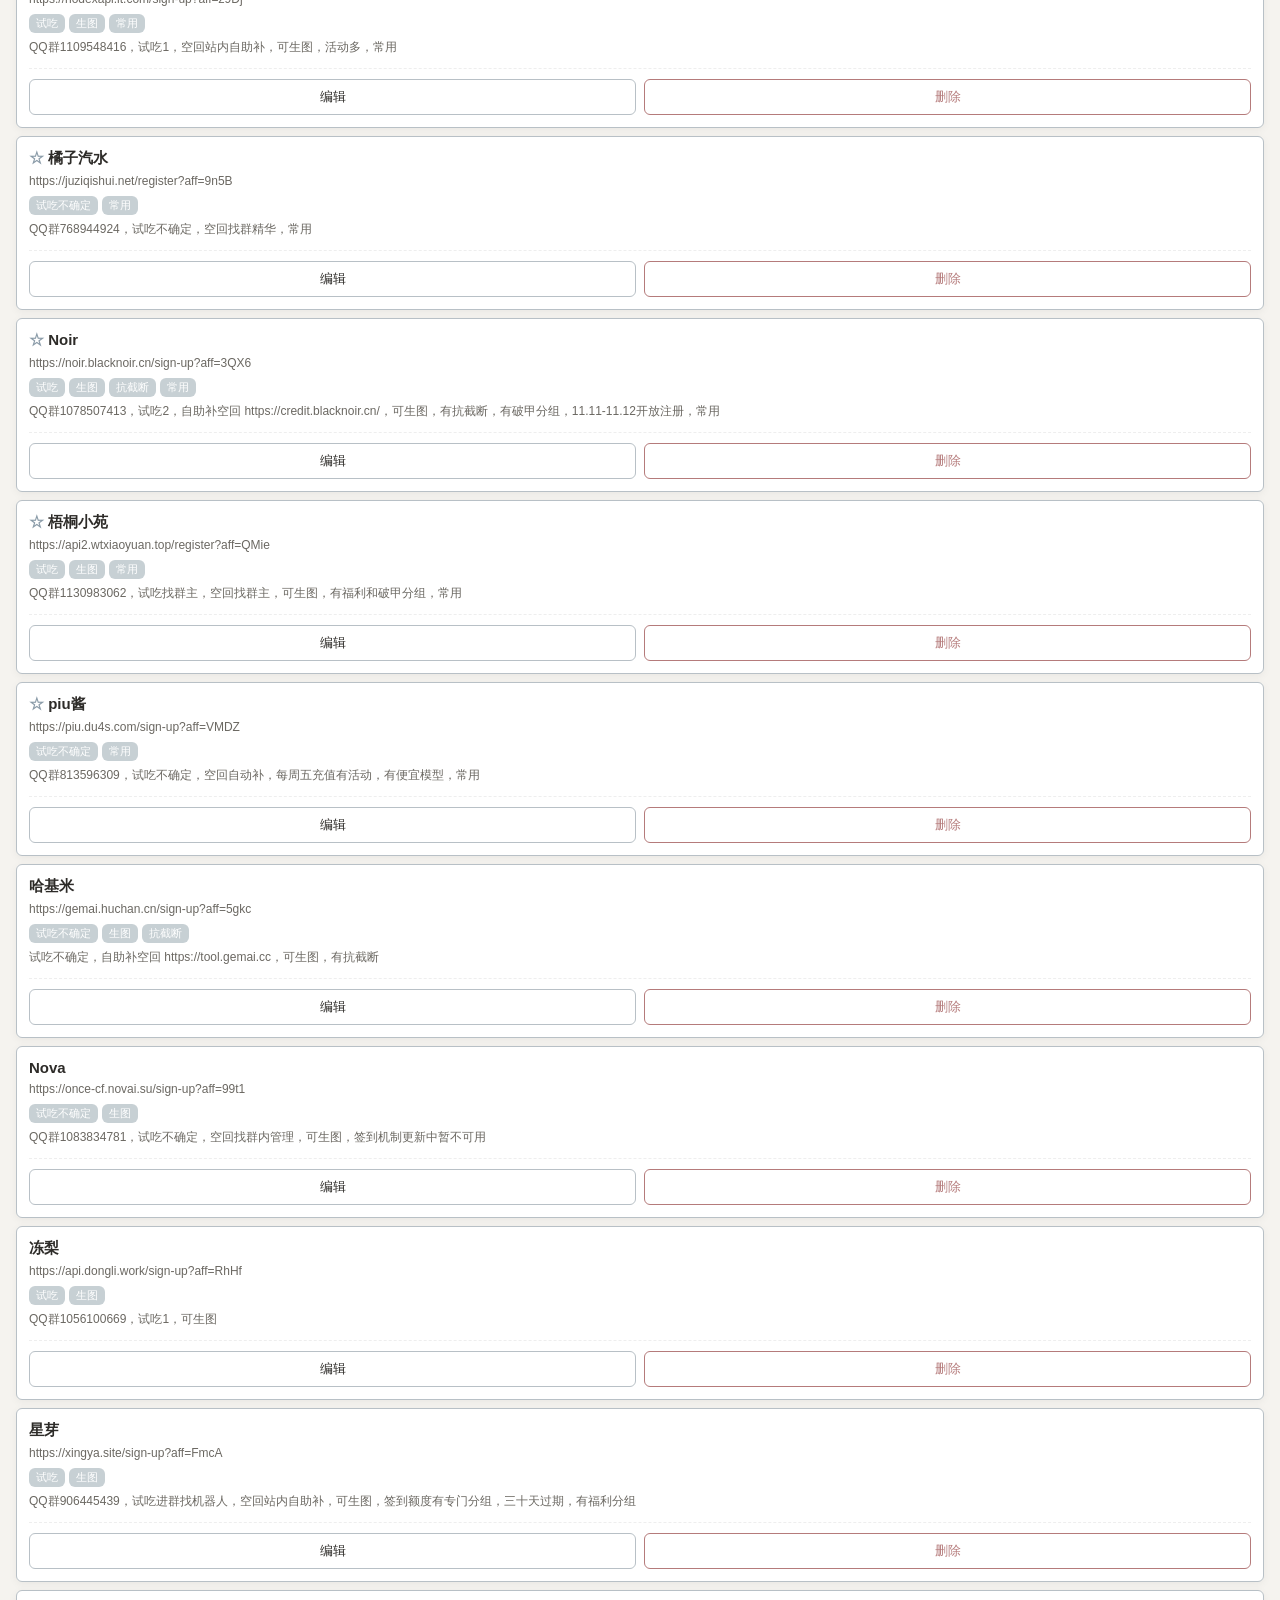
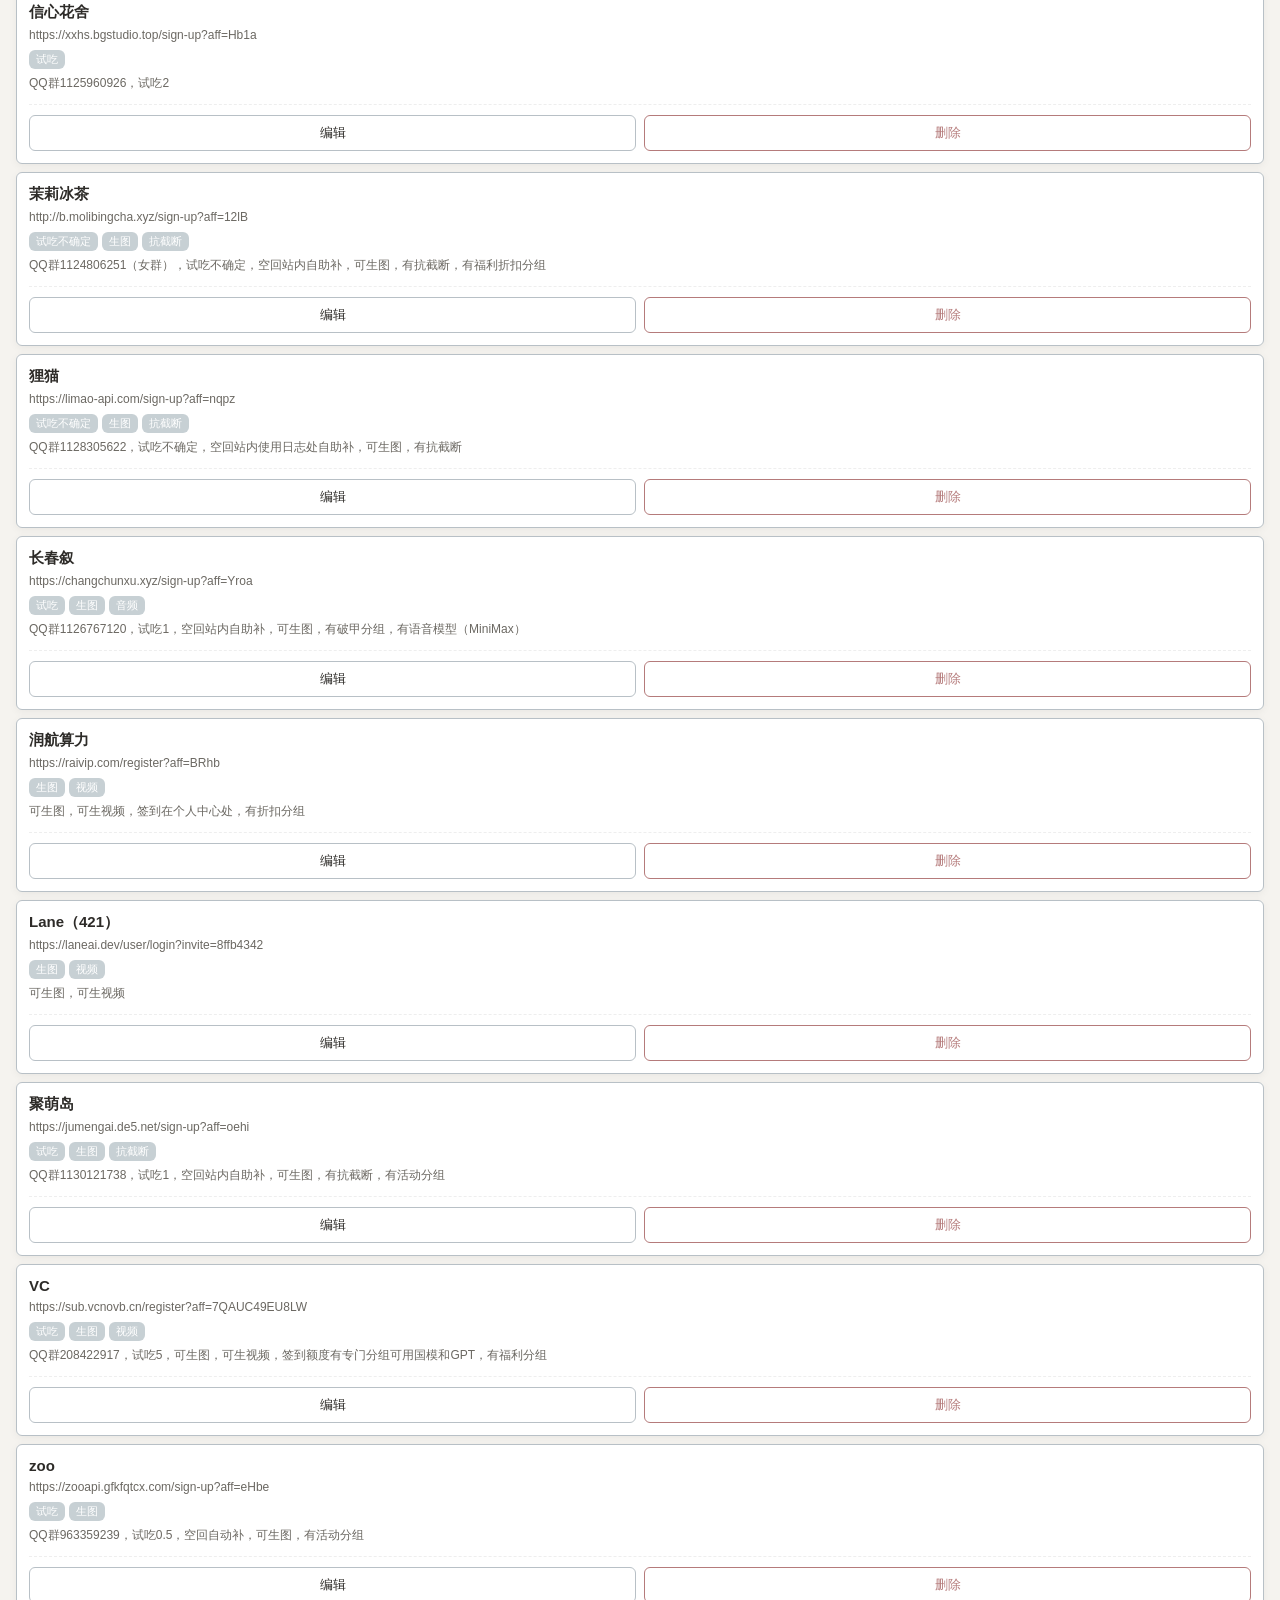
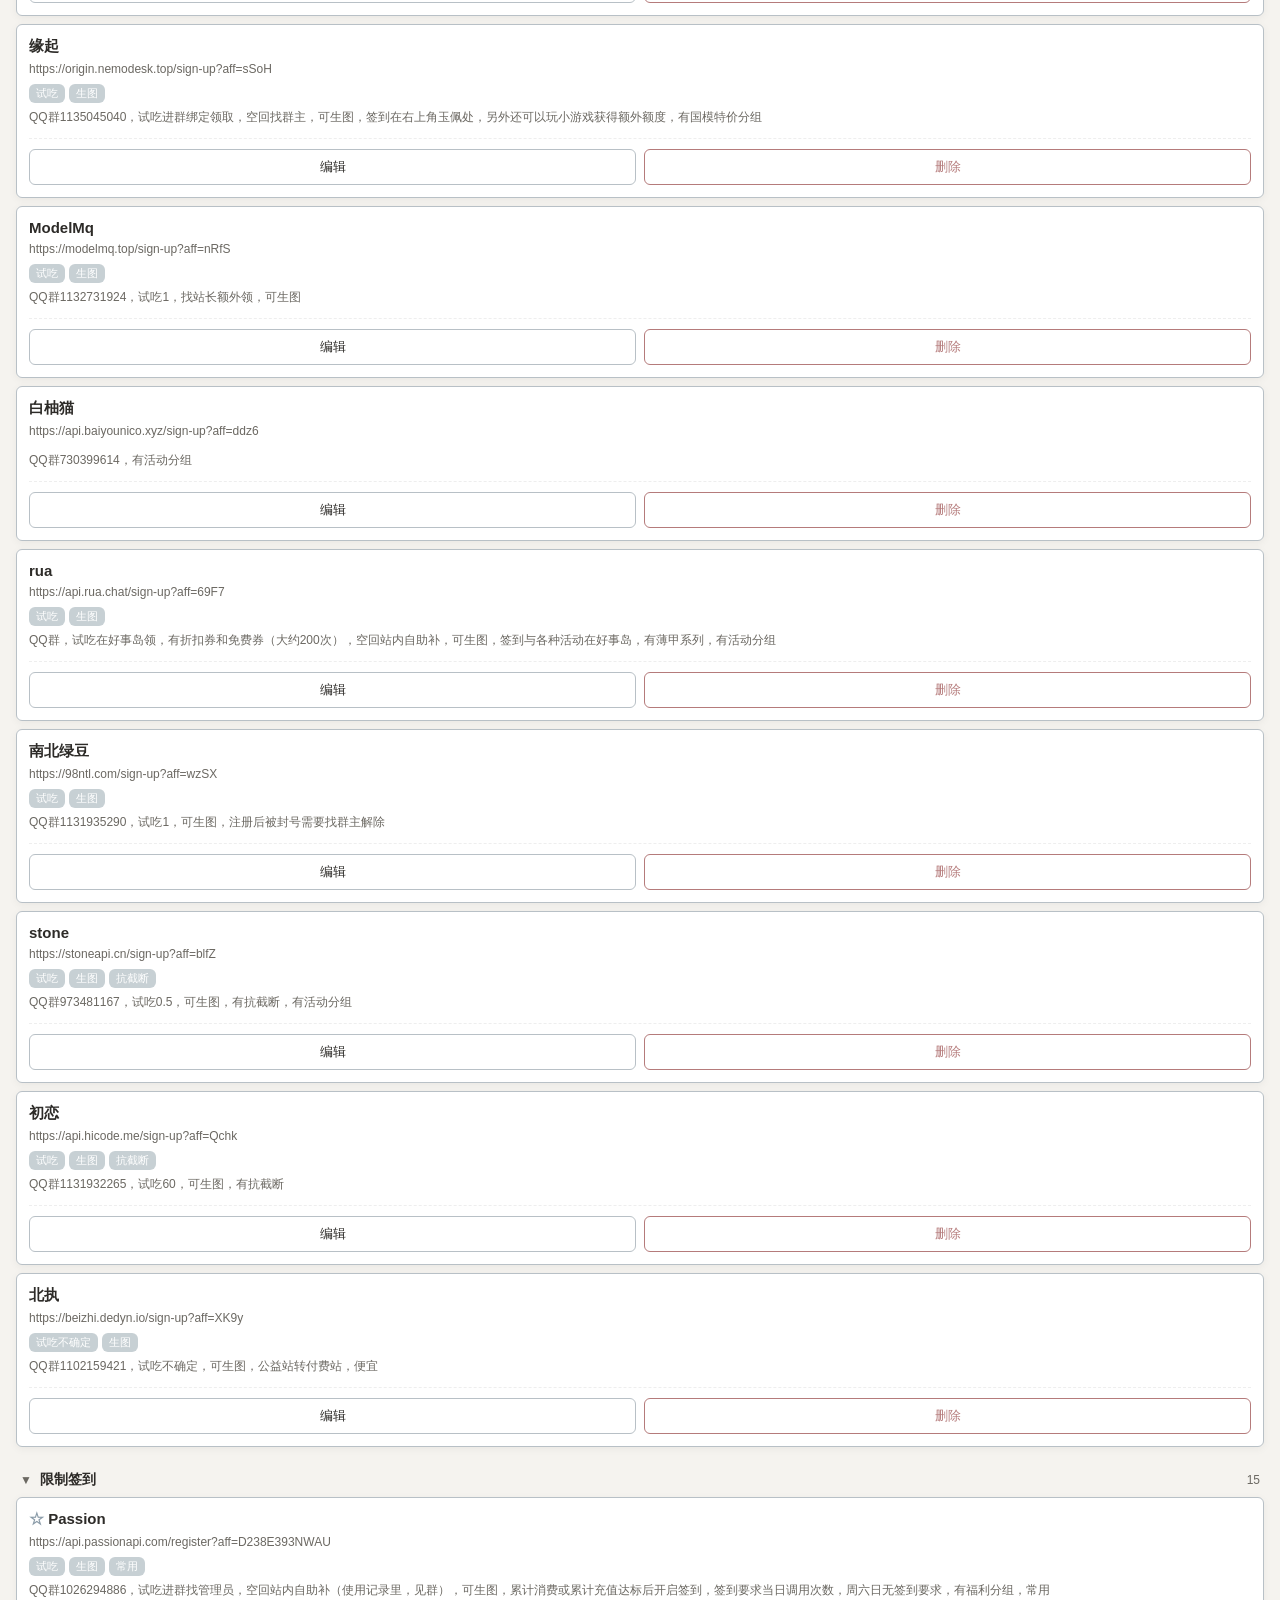
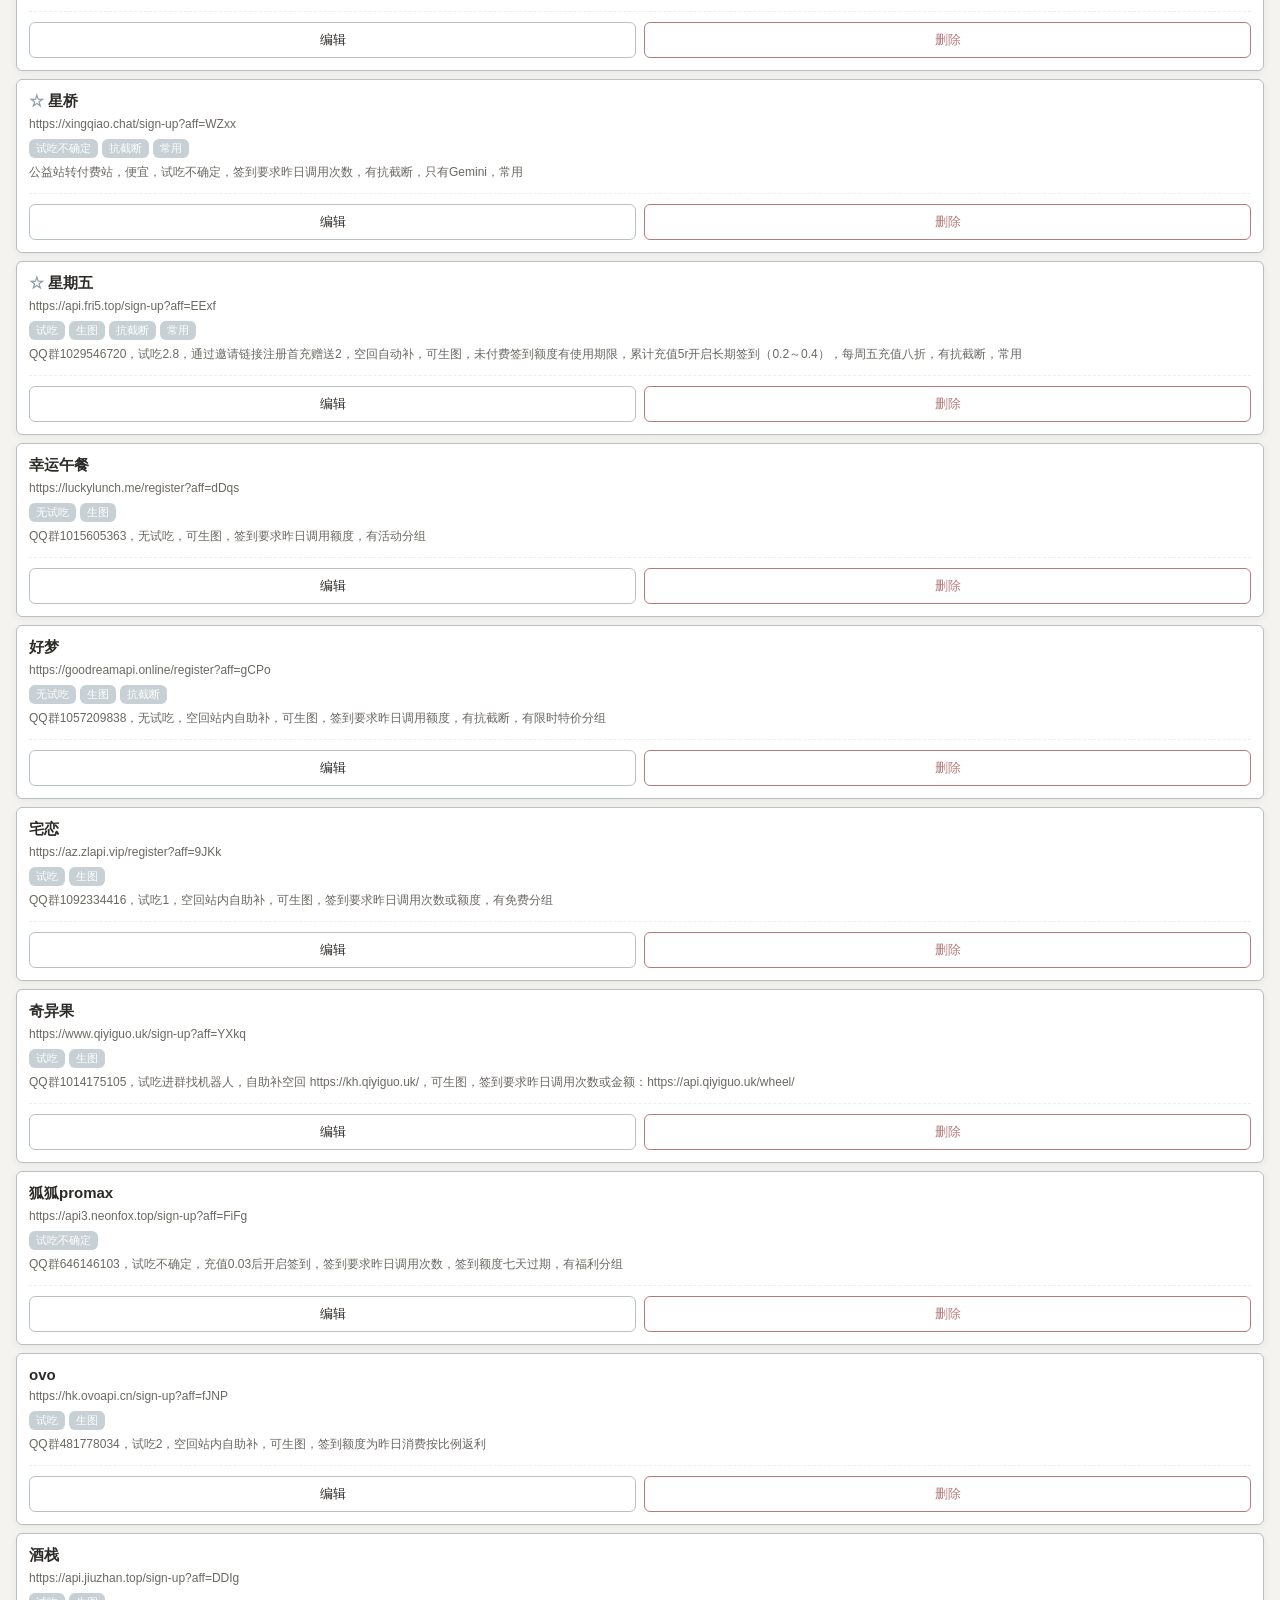
==== commit 3e615b80: "Update admin.html" ====
--- a/admin.html
+++ b/admin.html
@@ -16,15 +16,67 @@
       font-family:-apple-system,BlinkMacSystemFont,"Segoe UI","PingFang SC",sans-serif;font-size:15px}
     button{font-family:inherit}
     
-    .topbar{position:sticky;top:0;z-index:20;display:flex;align-items:center;justify-content:space-between;
-      padding:12px 16px;background:rgba(255,255,255,0.9);backdrop-filter:blur(10px);
+    /* 顶部标题栏：仅保留文字，靠左，放大一点 */
+    .topbar{position:sticky;top:0;z-index:20;display:flex;align-items:center;
+      padding:14px 16px;background:rgba(255,255,255,0.9);backdrop-filter:blur(10px);
       border-bottom:1.5px solid var(--border)}
-    .topbar h1{margin:0;font-size:17px;font-family:Georgia,serif;font-weight:600}
-    .text-btn{background:none;border:none;color:var(--text-2);font-size:14px;cursor:pointer;padding:6px 10px;border-radius:var(--radius)}
-    .text-btn:hover{background:rgba(0,0,0,.05);color:var(--text)}
+    .topbar h1{margin:0;font-size:19px;font-family:Georgia,serif;font-weight:600}
 
     main{padding:16px 16px 90px}
     
+    /* ====== 新增：管理菜单模块 ====== */
+    .menu-panel {
+      background: #fff;
+      border: 1.5px solid var(--border);
+      border-radius: var(--radius);
+      padding: 12px;
+      margin-bottom: 20px;
+      box-shadow: var(--shadow);
+    }
+    .menu-title {
+      font-size: 14px;
+      font-weight: 600;
+      color: var(--text-2);
+      margin-bottom: 12px;
+      padding-left: 4px;
+    }
+    .menu-grid {
+      display: grid;
+      grid-template-columns: repeat(3, 1fr);
+      gap: 8px;
+    }
+    .menu-btn {
+      display: flex;
+      align-items: center;
+      justify-content: center;
+      height: 40px; /* 统一高度 */
+      padding: 0 4px;
+      border-radius: var(--radius);
+      border: 1.5px solid var(--border);
+      background: transparent;
+      color: var(--text);
+      font-size: 13px;
+      font-weight: 500;
+      cursor: pointer;
+      white-space: nowrap; /* 强制不换行 */
+      overflow: hidden;
+      text-overflow: ellipsis;
+      transition: background-color 0.2s;
+    }
+    .menu-btn:active {
+      background: rgba(0,0,0,0.05);
+    }
+    .menu-btn.primary {
+      background: var(--accent);
+      color: #fff;
+      border-color: var(--accent);
+    }
+    .menu-btn.danger {
+      color: var(--danger);
+      border-color: var(--danger);
+    }
+    /* ================================= */
+
     .section-title{font-size:14px;font-weight:600;color:var(--text-2);margin:20px 0 10px 4px;display:flex;justify-content:space-between;align-items:center;}
     
     /* 管理端公告滑动框 */
@@ -70,6 +122,7 @@
     .btn.primary{background:var(--accent);color:#fff;border-color:var(--accent)}
     .btn.danger{color:var(--danger);border-color:var(--danger)}
 
+    /* 右下角导出按钮 (保持原样不动) */
     .fab{position:fixed;right:16px;bottom:20px;padding:0 20px;height:48px;border-radius:24px;
       background:var(--accent);color:#fff;border:none;font-size:15px;font-weight:600;
       box-shadow:0 4px 12px rgba(0,0,0,.2);cursor:pointer;z-index:30;display:flex;align-items:center;justify-content:center}
@@ -106,18 +159,32 @@
 
 <header class="topbar">
   <h1>管理后台</h1>
-  <div>
-    <button class="text-btn" id="btnManageGroups">分组管理</button>
-    <button class="text-btn" id="btnManageTags">标签管理</button>
-    <button class="text-btn" id="btnSettings" style="margin-left:4px;">联系方式</button>
-    <button class="text-btn" style="color:var(--accent)" id="btnAddSite">+ 新增站点</button>
+</header>
+
+<main>
+  <!-- 新增：管理菜单模块 -->
+  <div class="menu-panel">
+    <div class="menu-title">管理菜单</div>
+    <div class="menu-grid">
+      <!-- 第一行 -->
+      <button class="menu-btn" id="btnManageGroups">分组管理</button>
+      <button class="menu-btn" id="btnManageTags">标签管理</button>
+      <button class="menu-btn" id="btnSettings">联系方式</button>
+      
+      <!-- 第二行 -->
+      <button class="menu-btn primary" id="btnAddSite">+ 新增站点</button>
+      <button class="menu-btn primary" id="btnAddNotice">+ 新增公告</button>
+      <div></div> <!-- 占位空位 -->
+      
+      <!-- 第三行 -->
+      <button class="menu-btn" id="btnImport">导入</button>
+      <button class="menu-btn" id="btnReset">恢复线上</button>
+      <div></div> <!-- 占位空位 -->
+    </div>
   </div>
-</header>
-
-<main>
+
   <div class="section-title">
     <span>公告列表</span>
-    <button class="text-btn" style="color:var(--accent);font-size:13px;padding:0" id="btnAddNotice">+ 新增公告</button>
   </div>
   <!-- 滑动框容器 -->
   <div class="notice-scroll-box" id="noticeList"></div>
@@ -126,11 +193,10 @@
   <div id="siteList"></div>
 </main>
 
-<div style="position:fixed; left:16px; bottom:20px; display:flex; gap:8px; z-index:30;">
-  <button class="btn" style="width:auto; height:48px; border-radius:24px; padding:0 16px;" id="btnImport">导入</button>
-  <button class="btn" style="width:auto; height:48px; border-radius:24px; padding:0 16px;" id="btnReset">恢复线上</button>
-  <input type="file" id="fileImport" accept=".json" style="display:none">
-</div>
+<!-- 隐藏的文件输入框 -->
+<input type="file" id="fileImport" accept=".json" style="display:none">
+
+<!-- 右下角悬浮导出按钮 (保持不动) -->
 <button class="fab" id="btnExport">导出 JSON</button>
 
 <div class="modal-mask" id="modalMask">
@@ -179,7 +245,7 @@
   renderSites();
 }
 
-// 管理端公告渲染逻辑
+// 管理端公告渲染逻辑（带折叠和滑动）
 function renderNotices() {
   const wrap = document.getElementById("noticeList");
   const notices = registry.notice || [];
@@ -352,7 +418,6 @@
     const tags = [...document.querySelectorAll("#tagPicker .chip.active")].map(c => c.dataset.tag);
     const obj = { id, name, invite, group, tags, note: document.getElementById("f-note").value.trim() };
     
-    // 修复由于 idx 未定义导致的崩溃
     const idx = registry.sites.findIndex(x => x.id === id);
     if(idx >= 0) { registry.sites[idx] = obj; } else { registry.sites.push(obj); }
 
@@ -530,6 +595,7 @@
   alert("联系方式已更新并自动保存至草稿，请记得导出并替换文件");
 };
 
+// 事件绑定
 document.getElementById("btnAddSite").onclick = () => openSiteForm(null);
 document.getElementById("btnAddNotice").onclick = () => openNoticeForm(null);
 document.getElementById("btnSettings").onclick = openSettings;
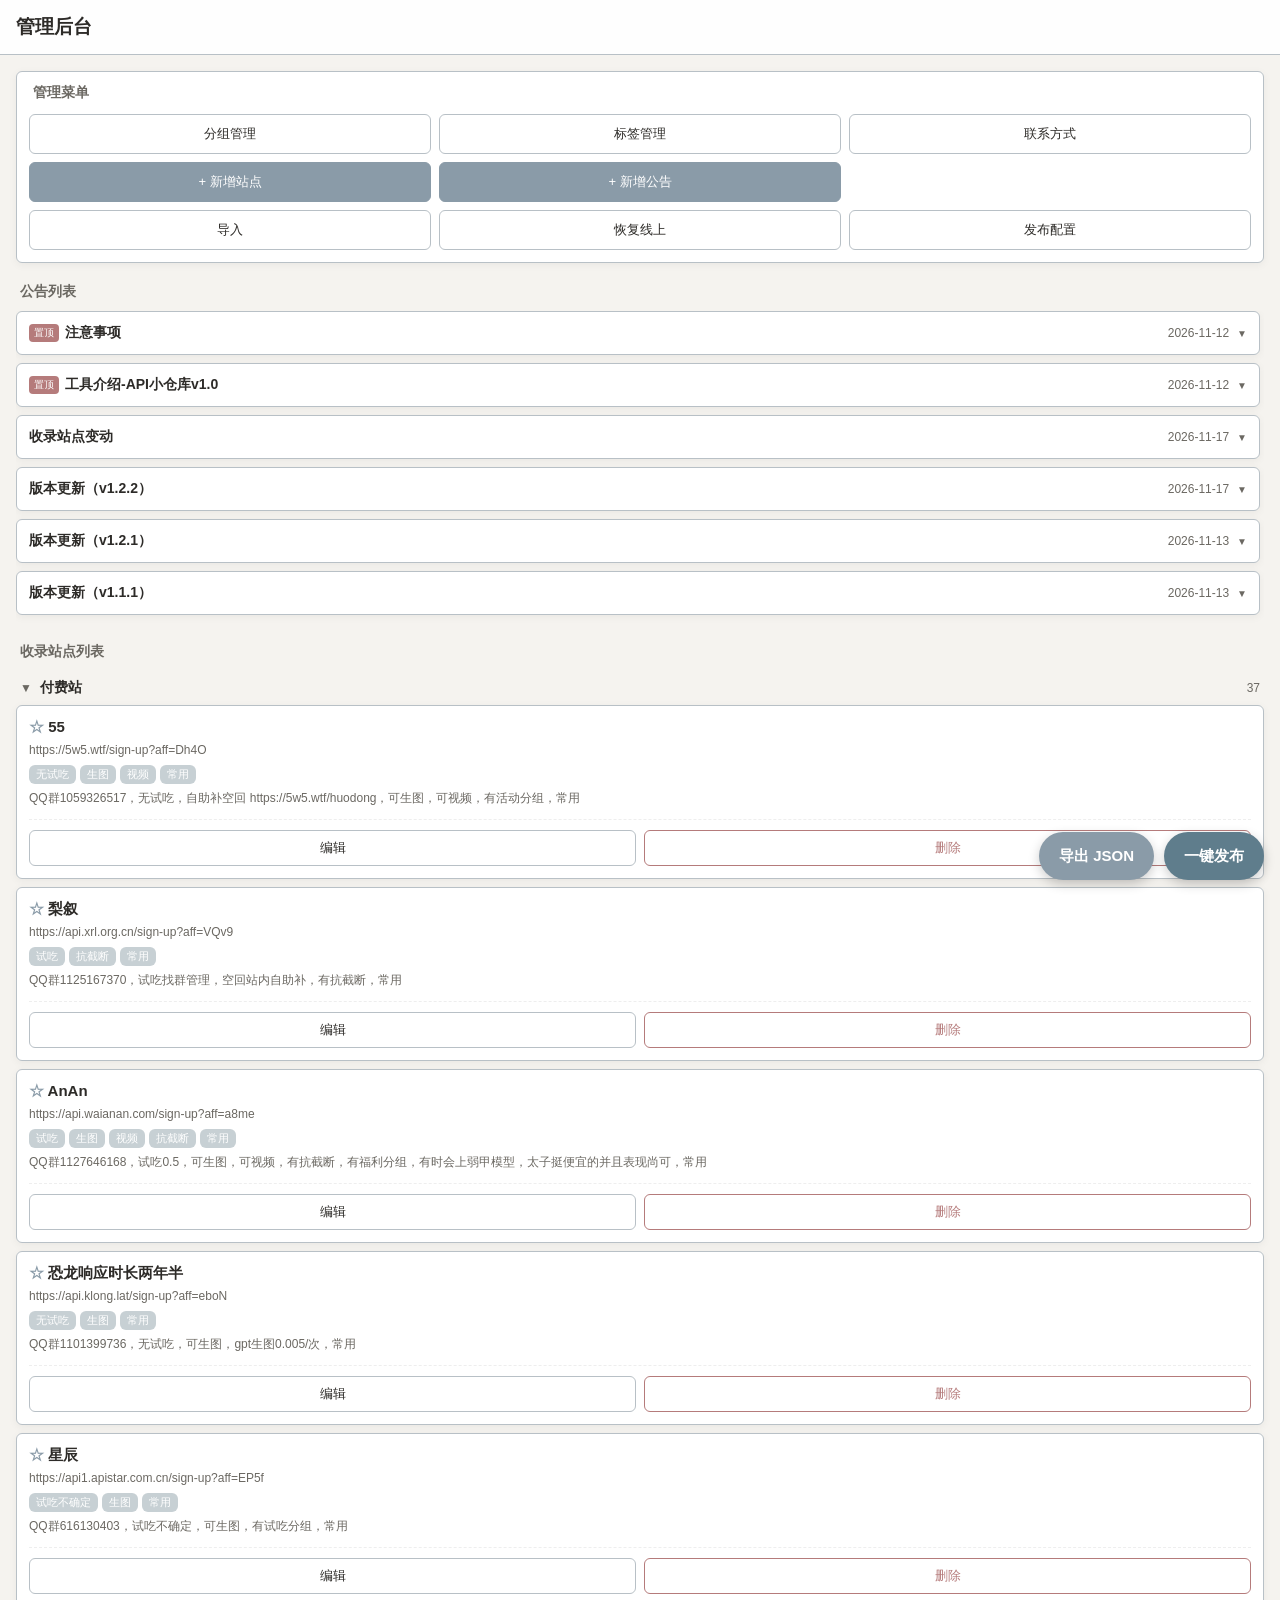
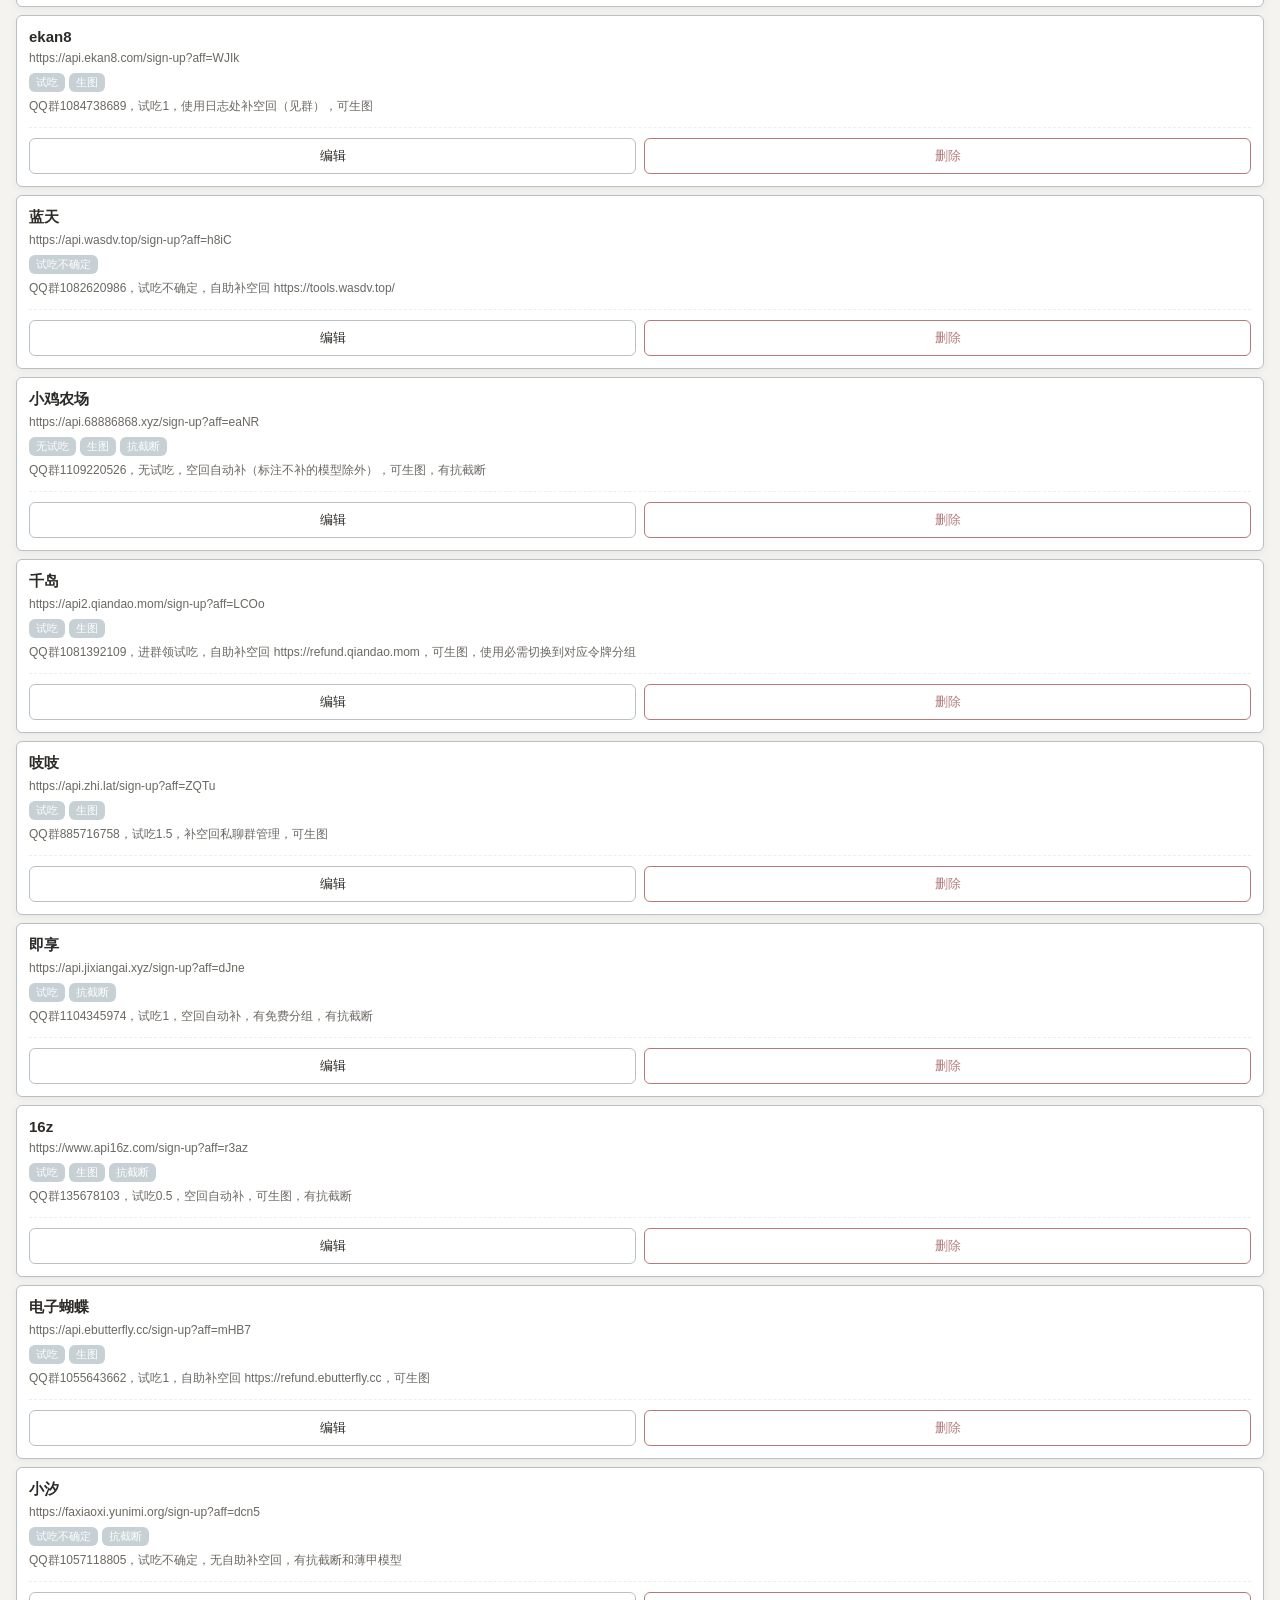
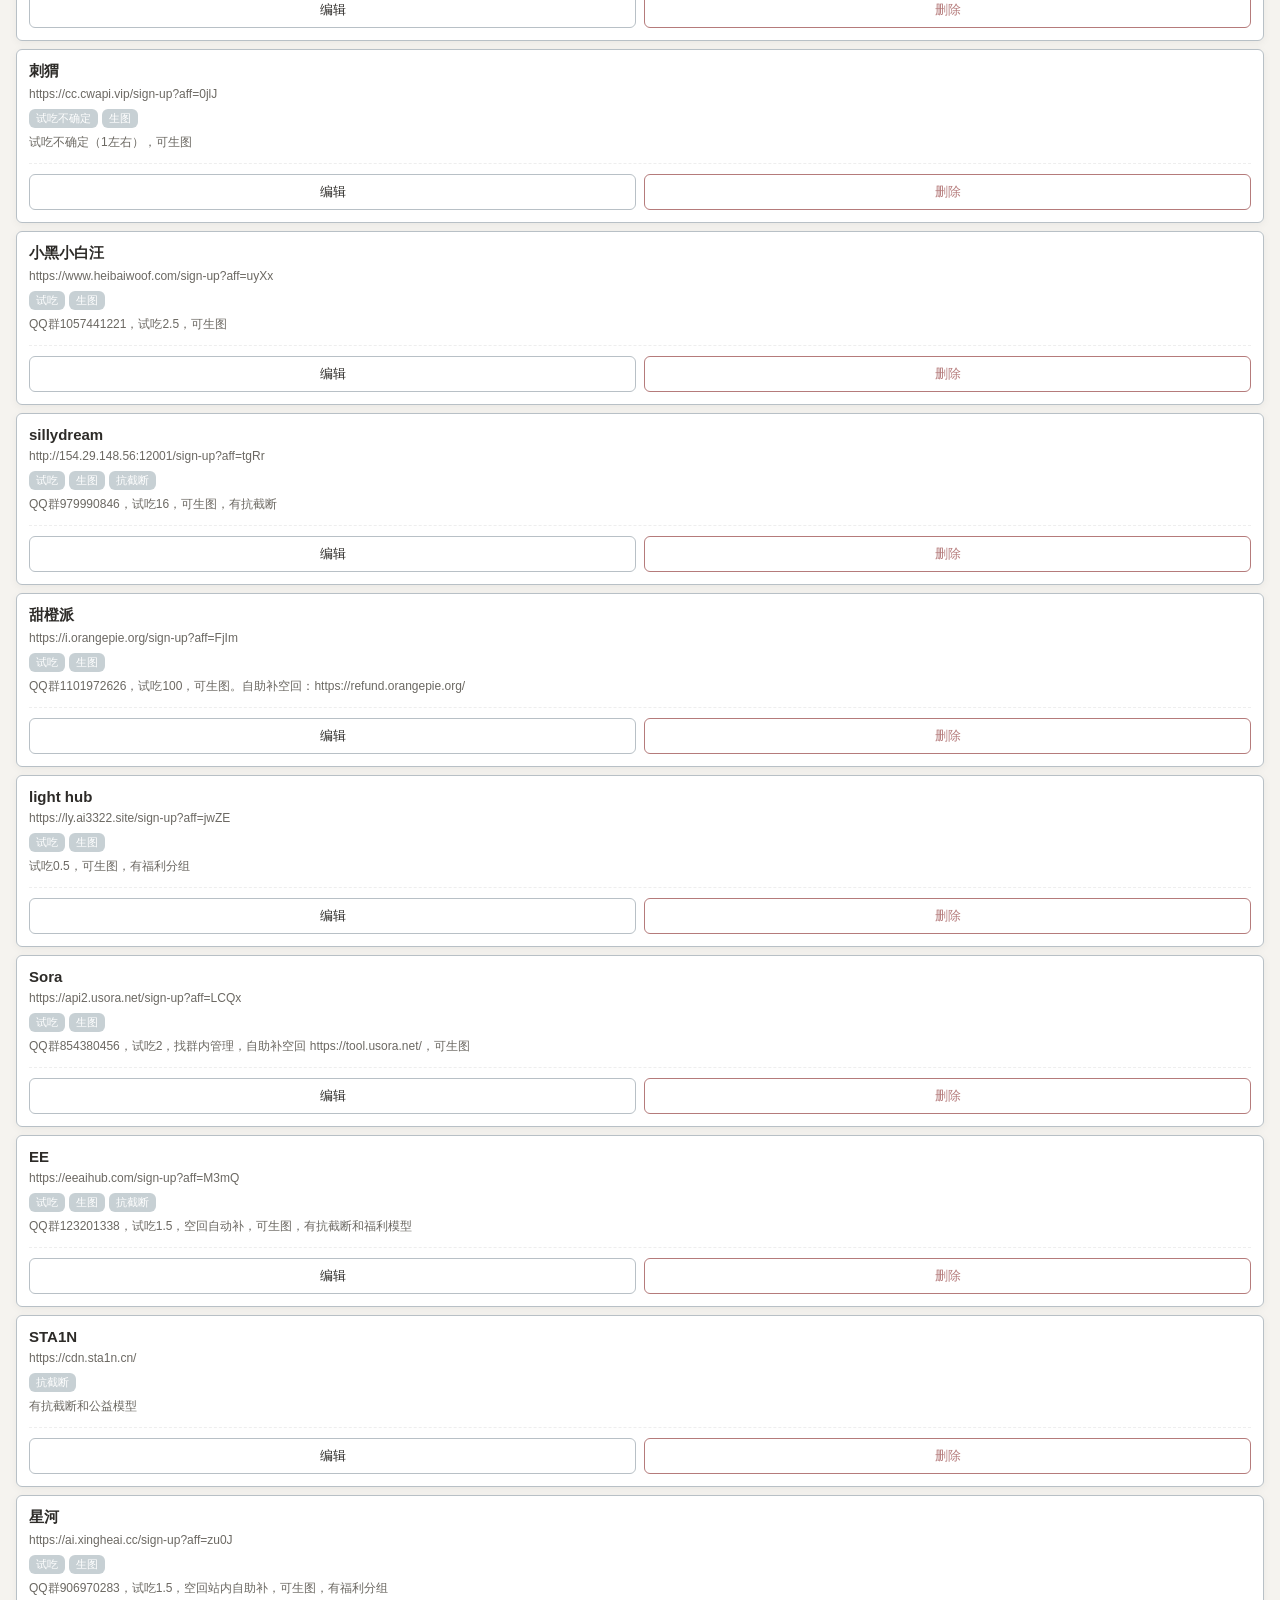
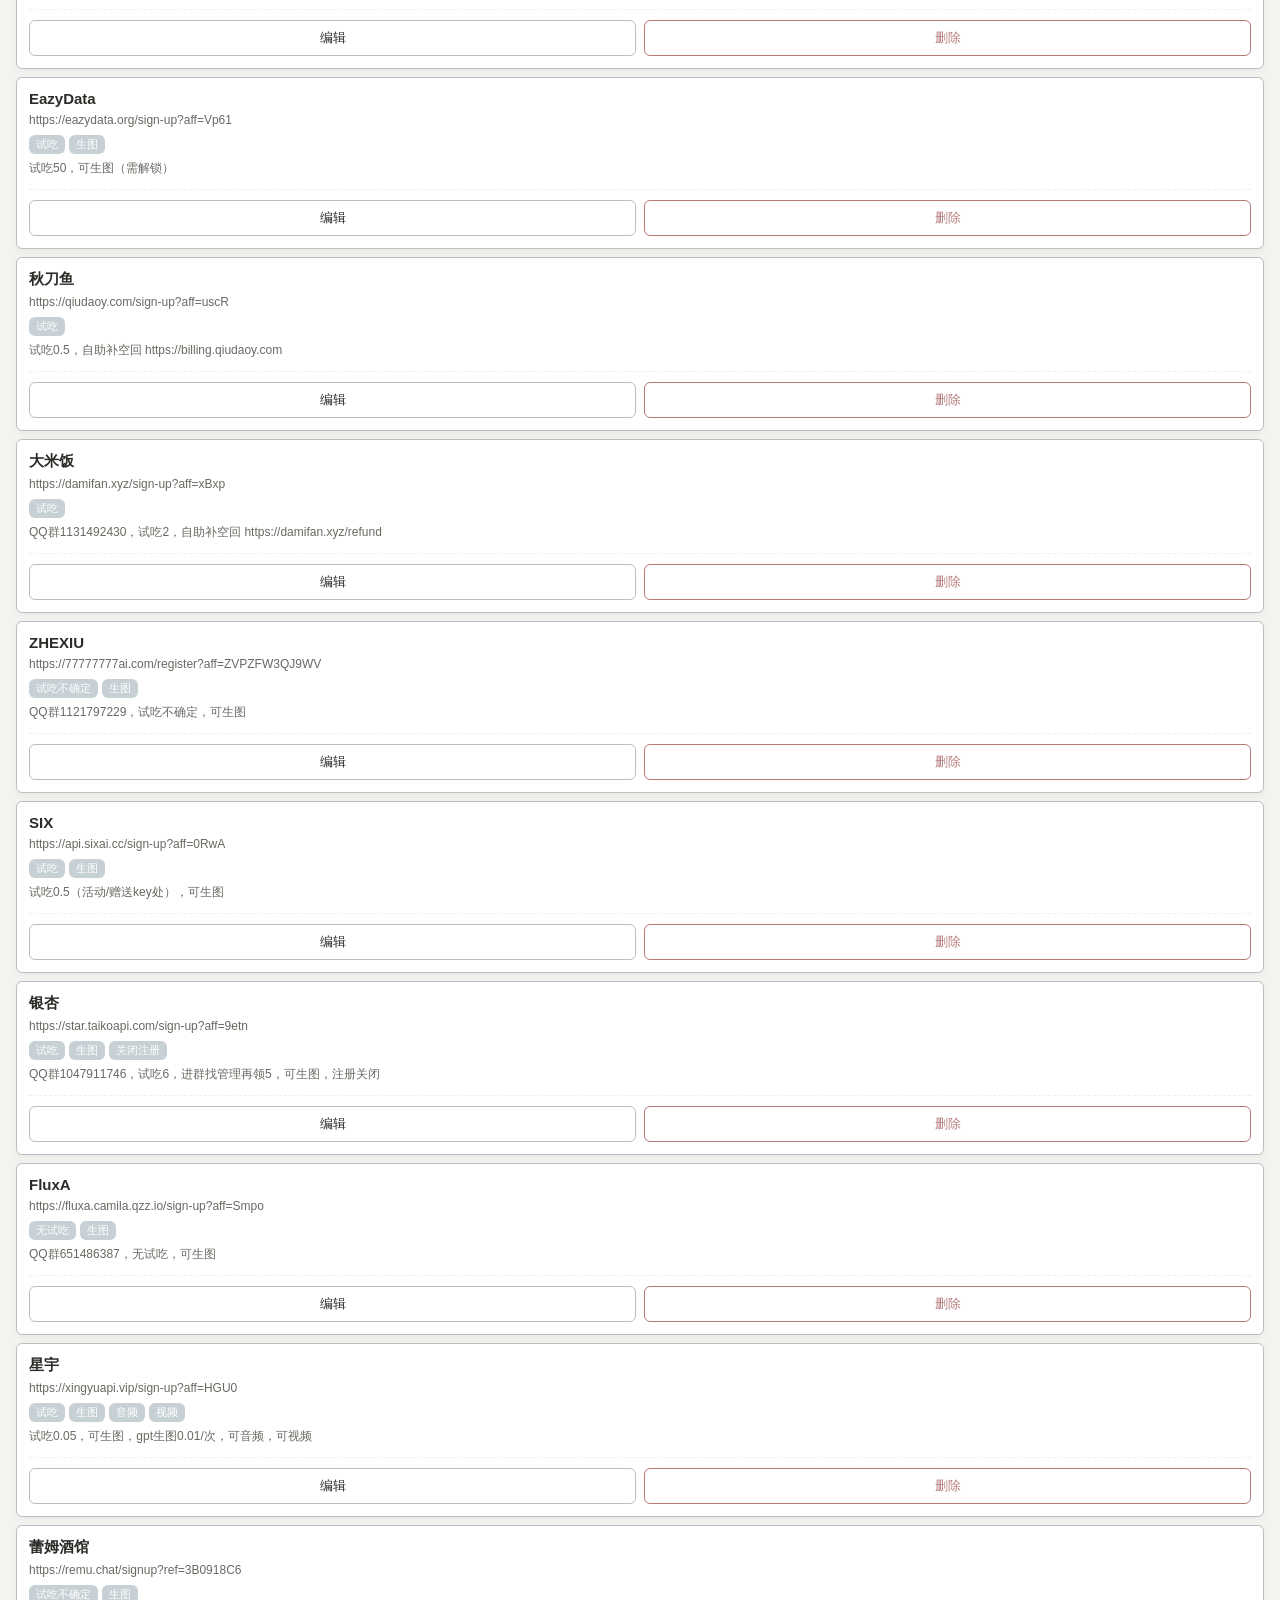
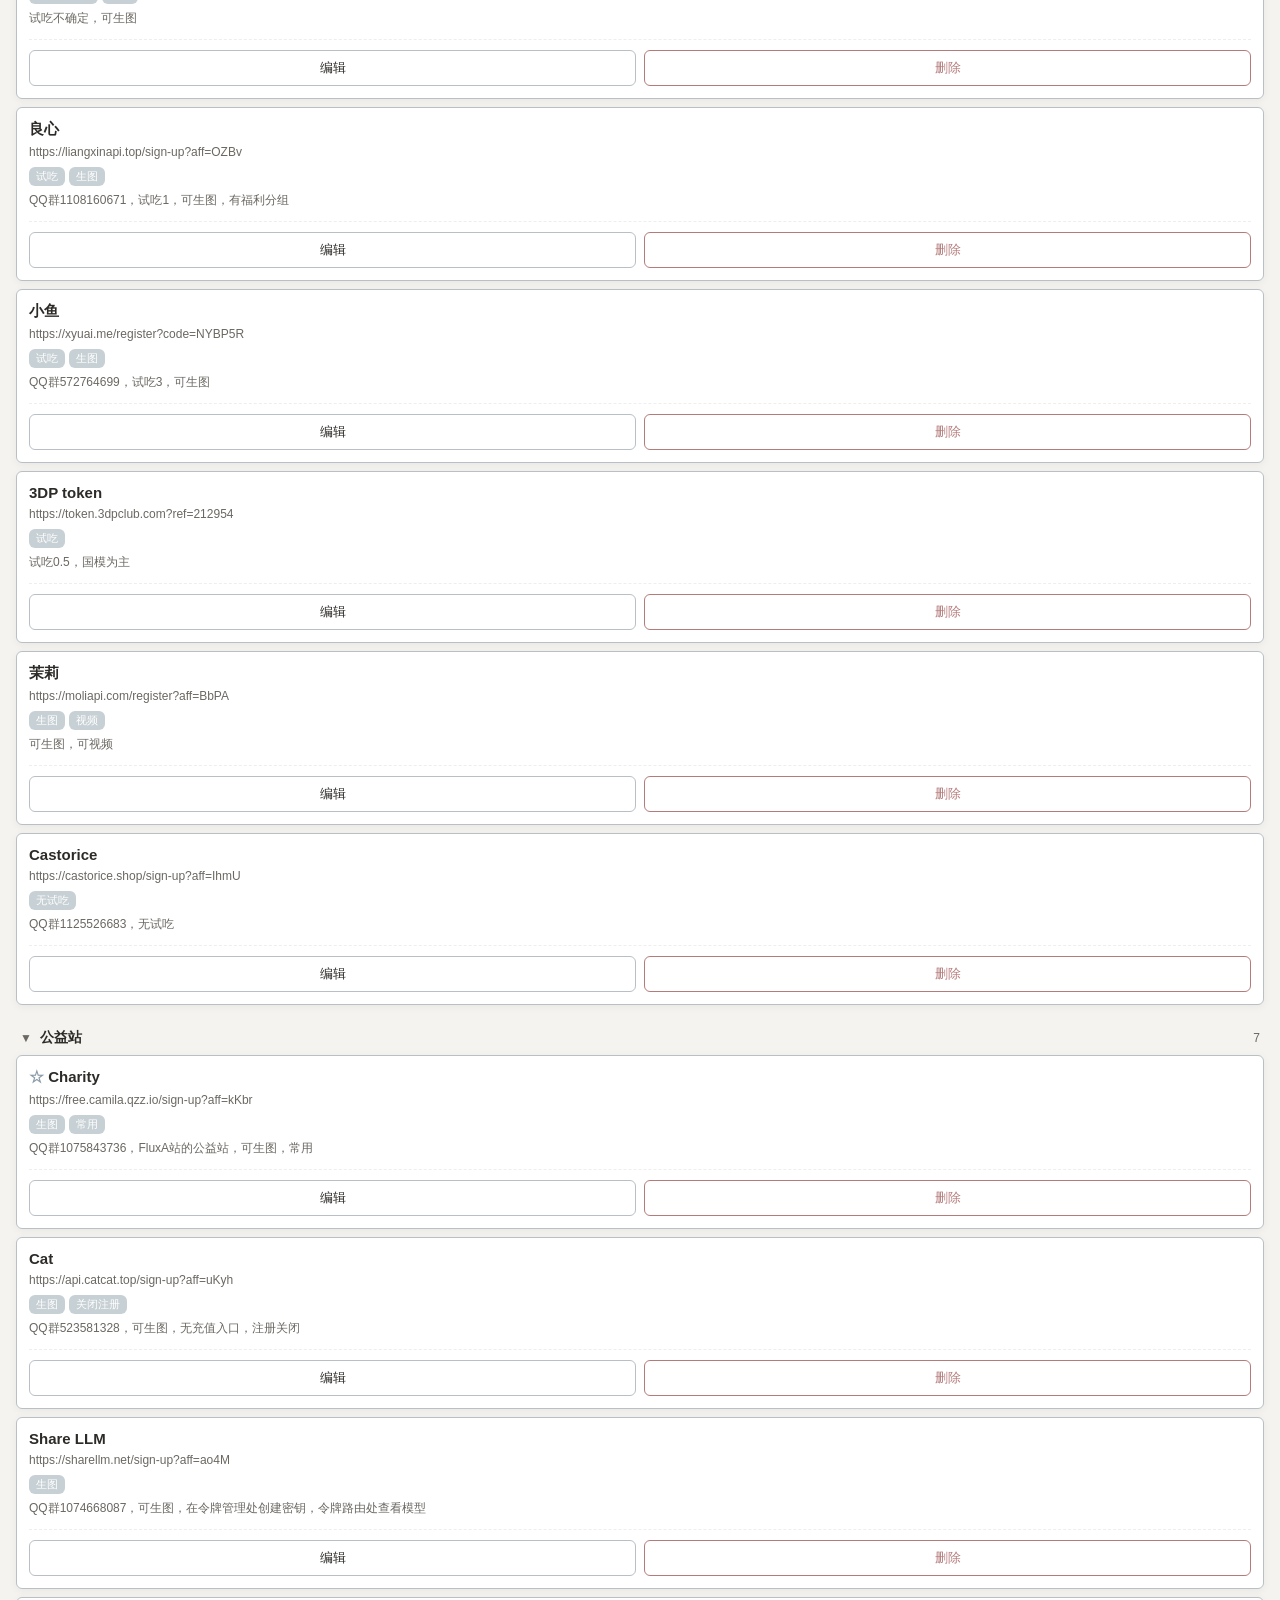
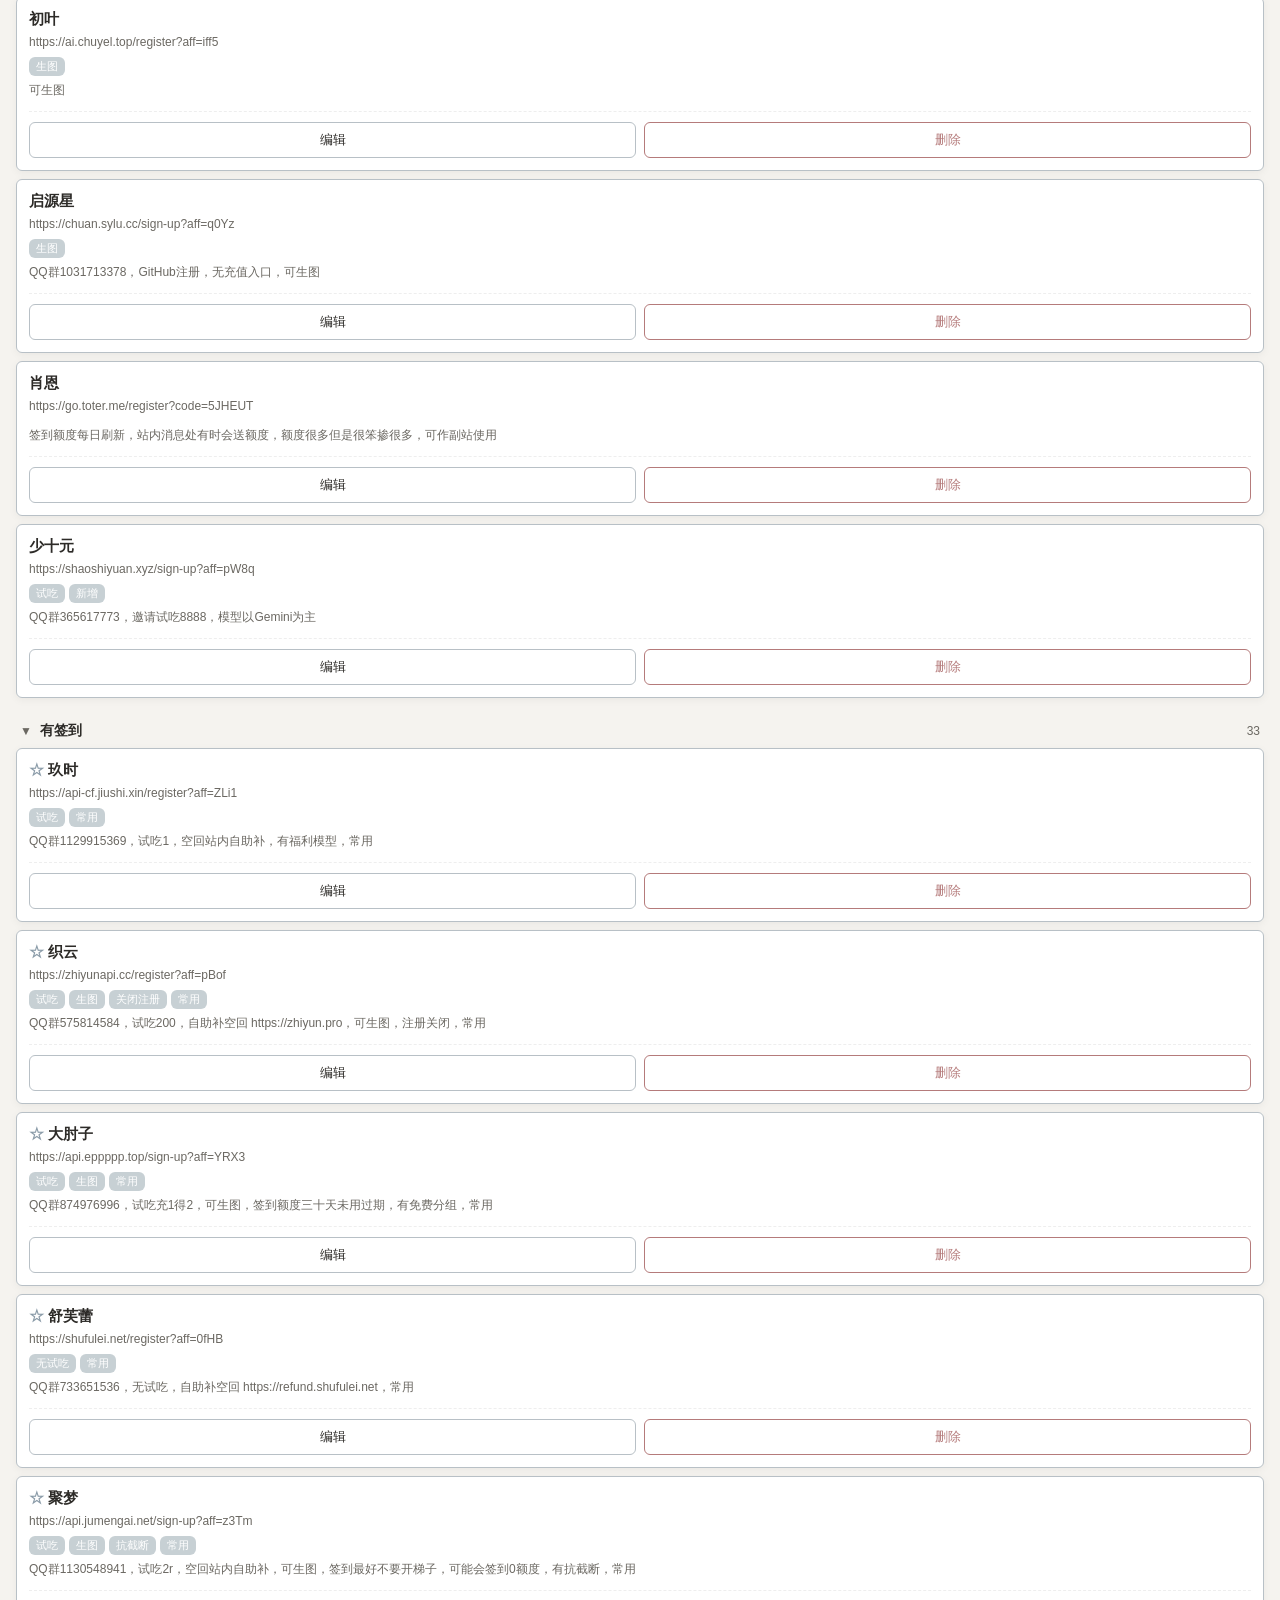
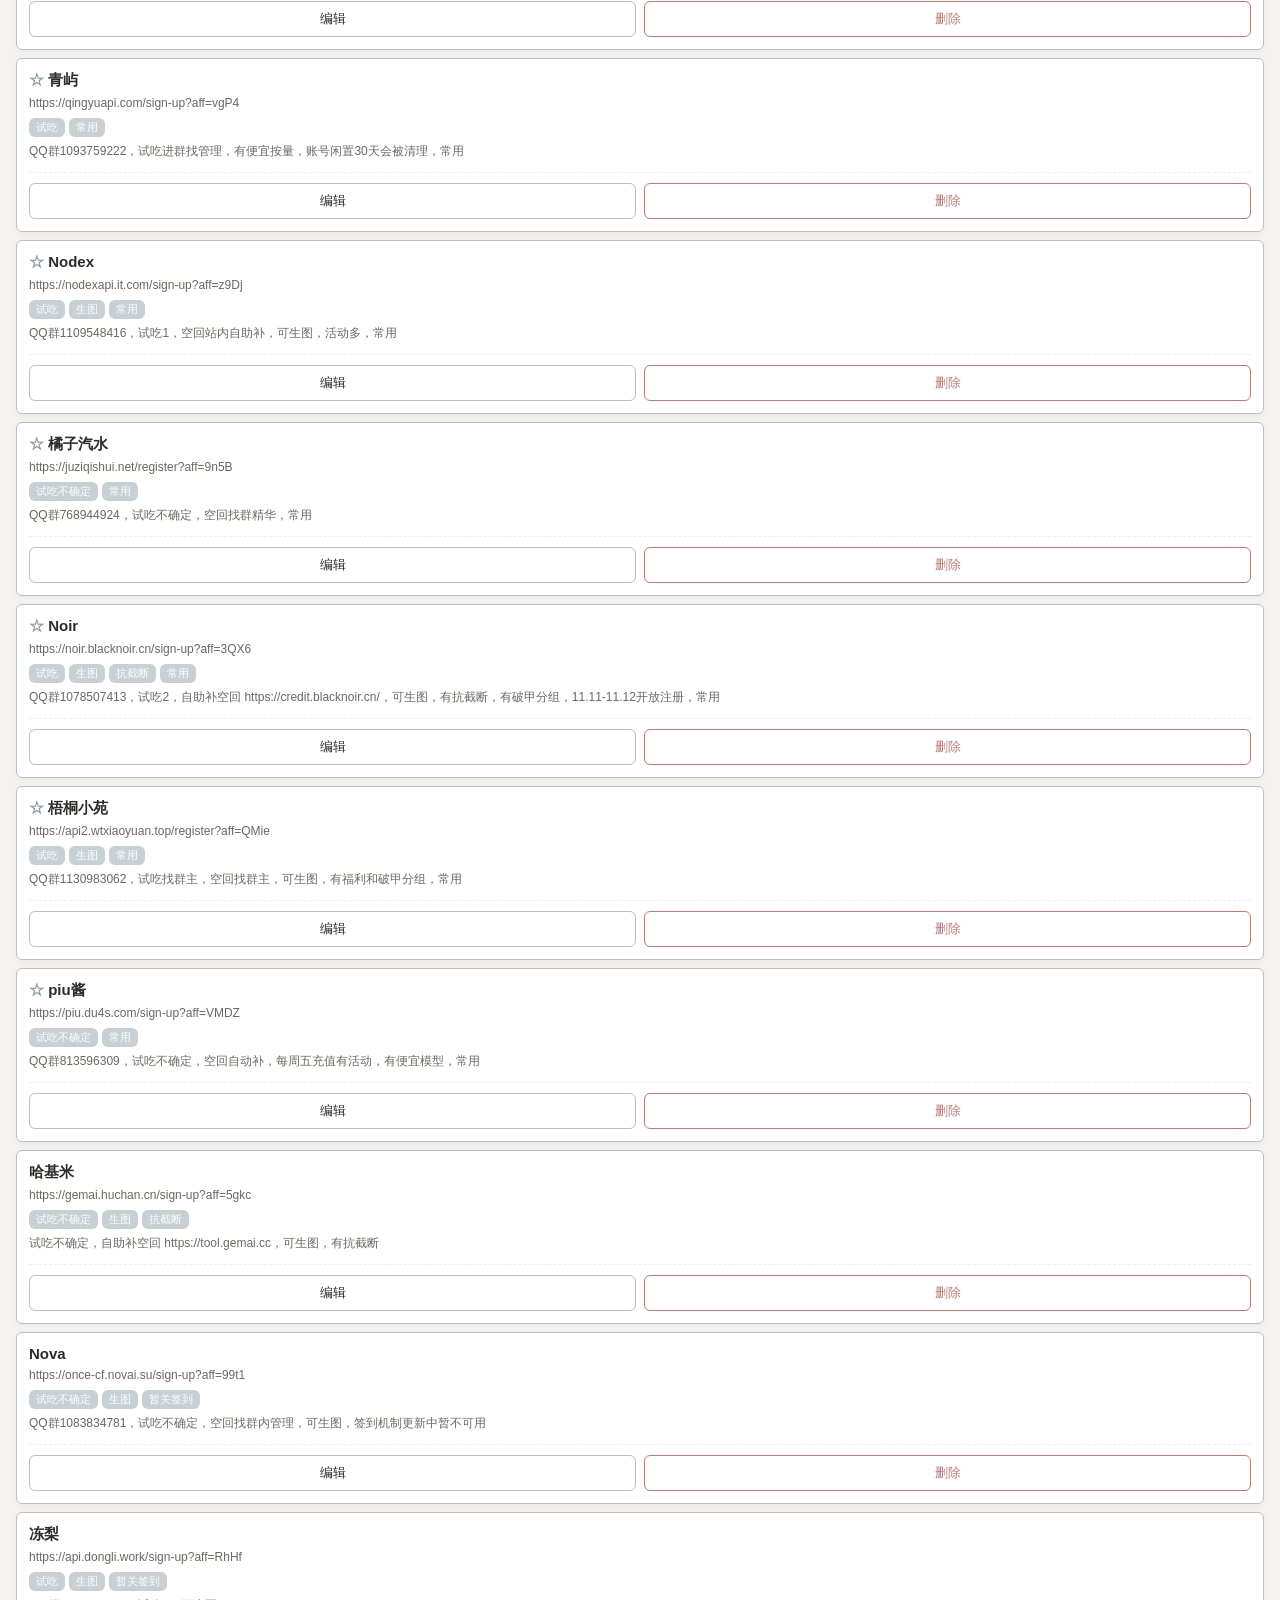
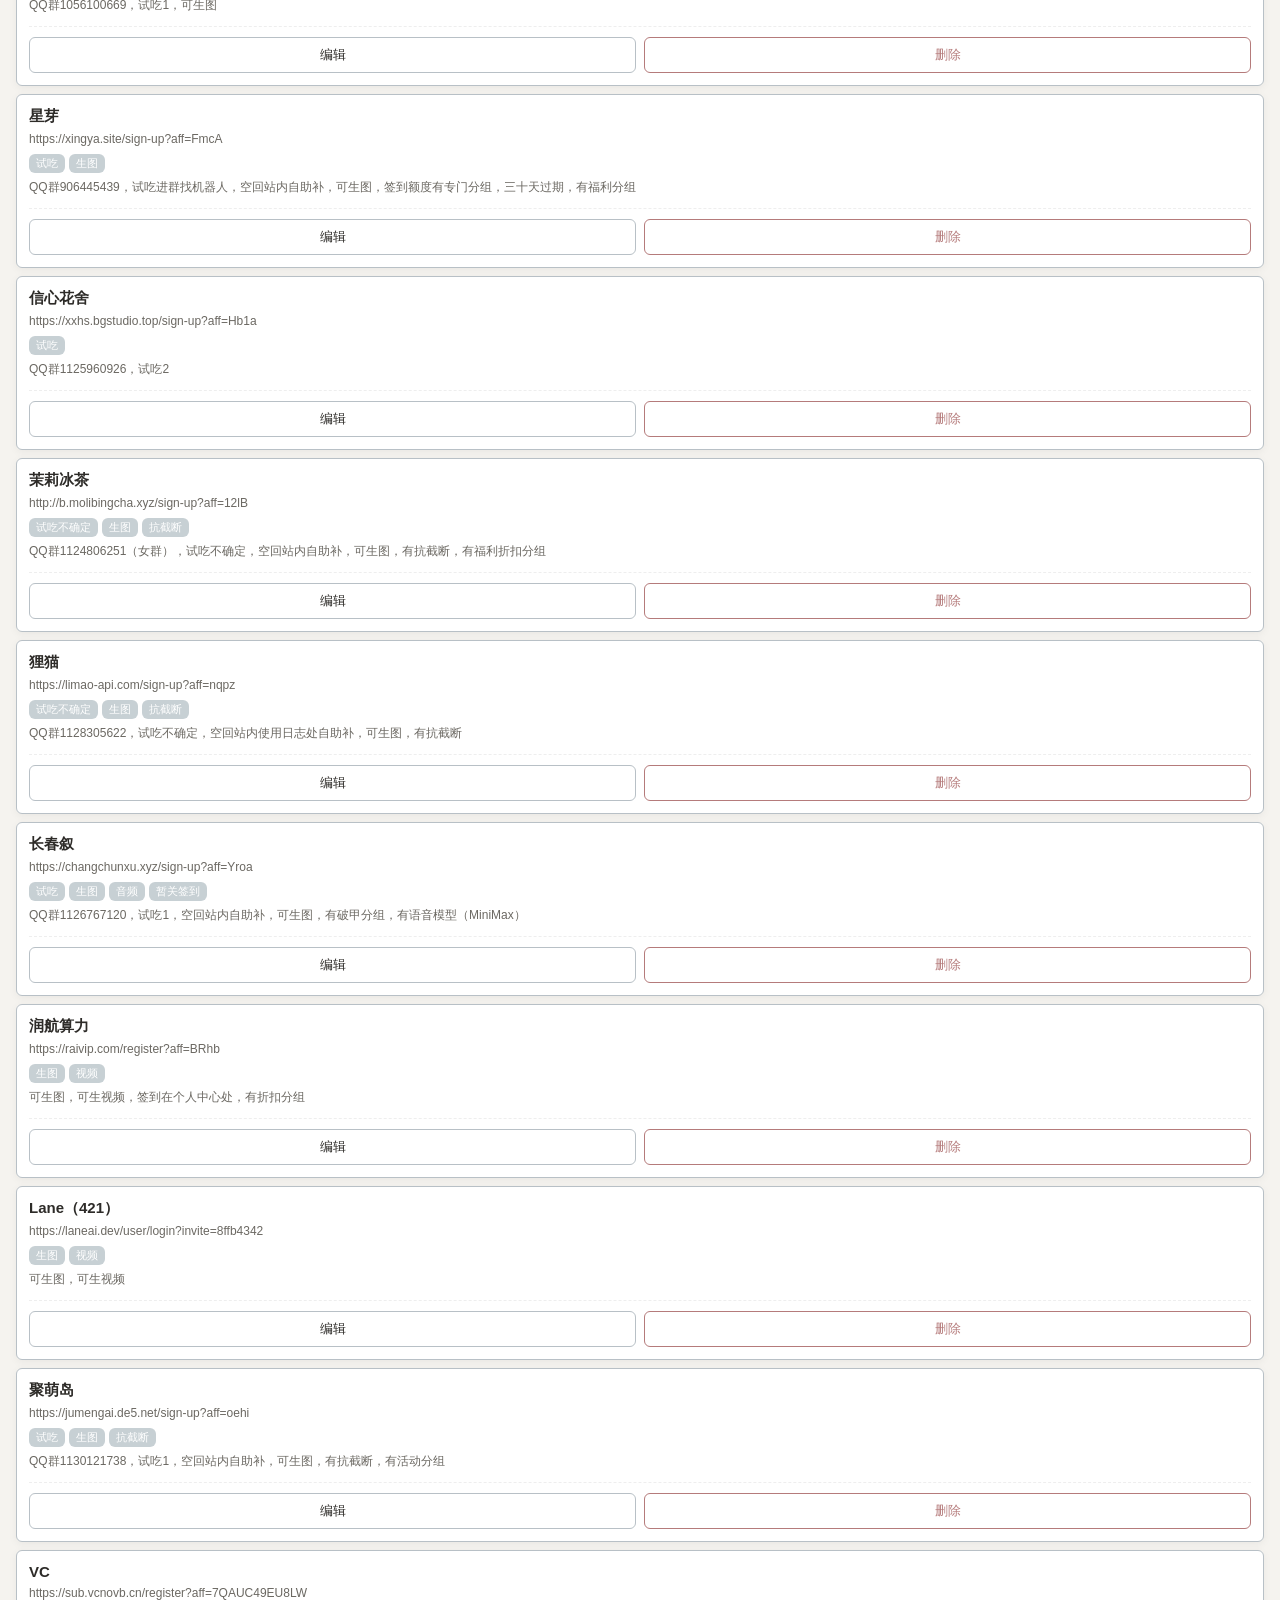
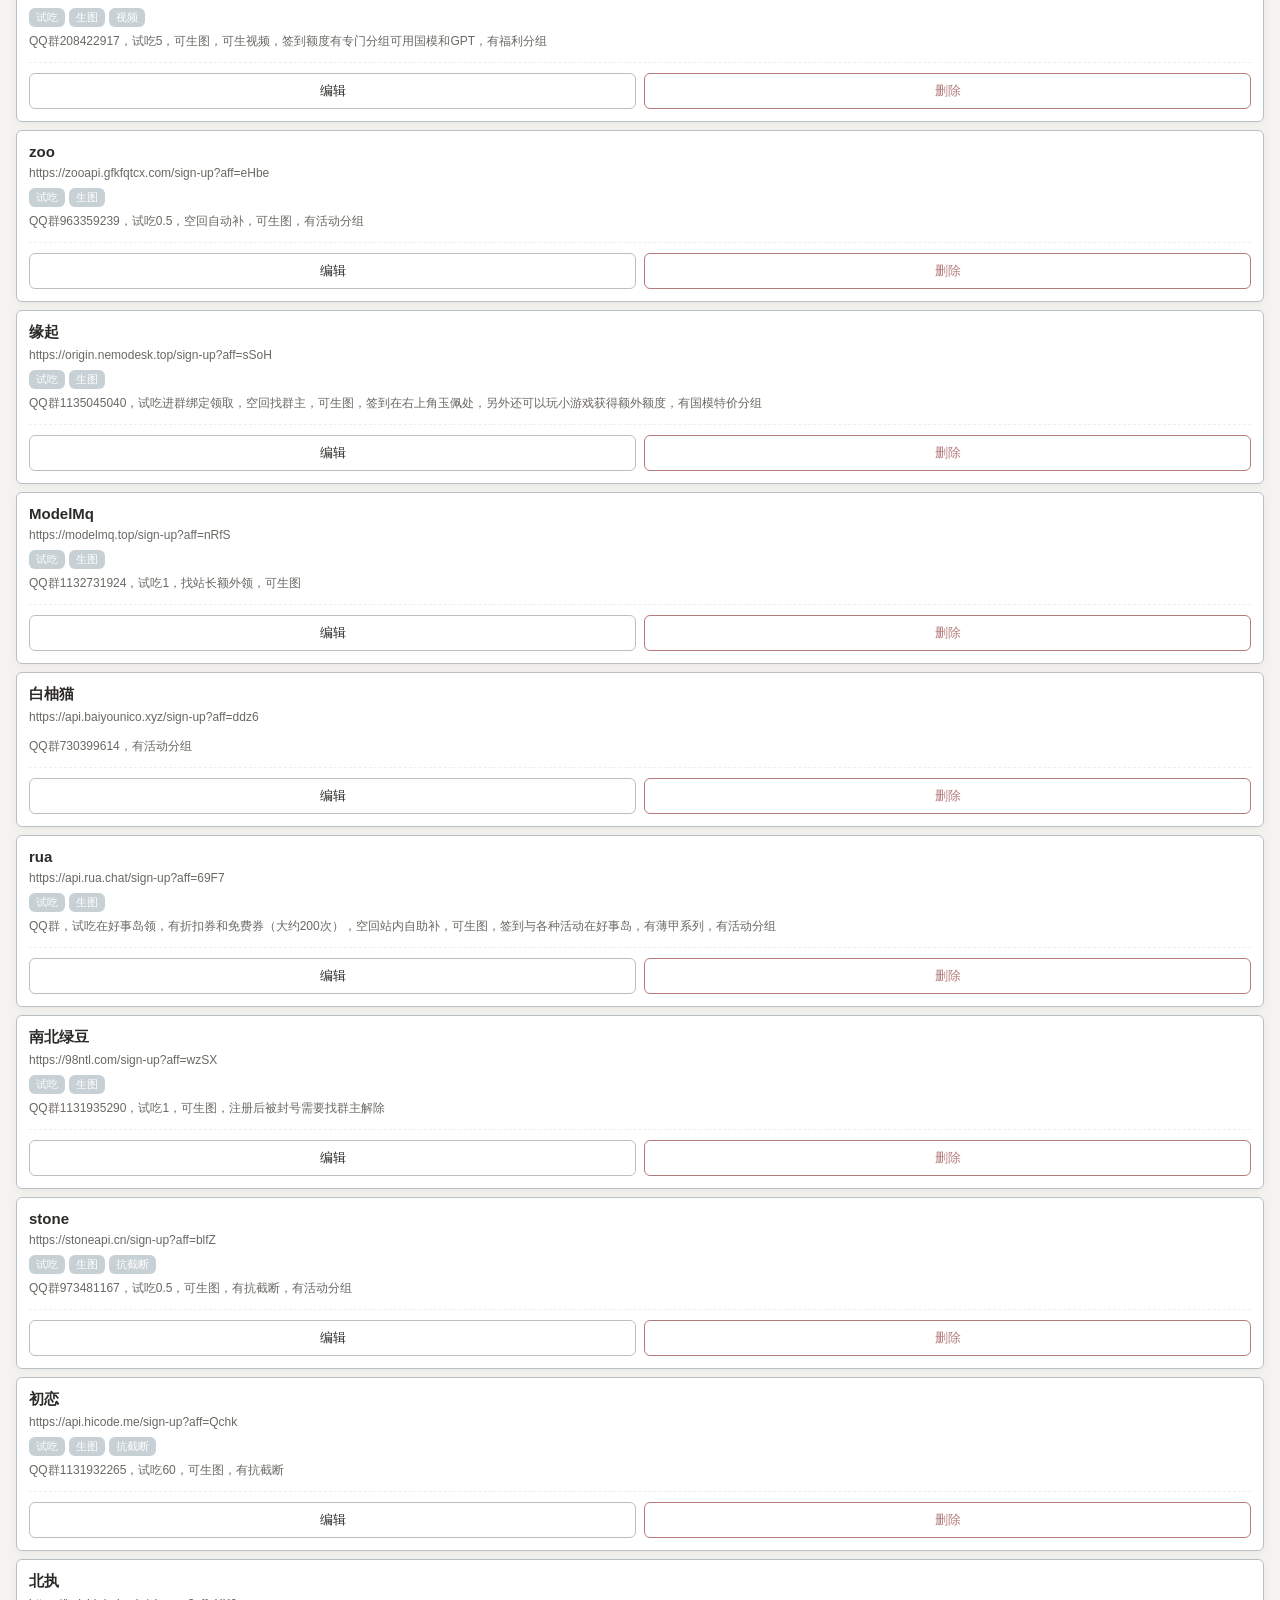
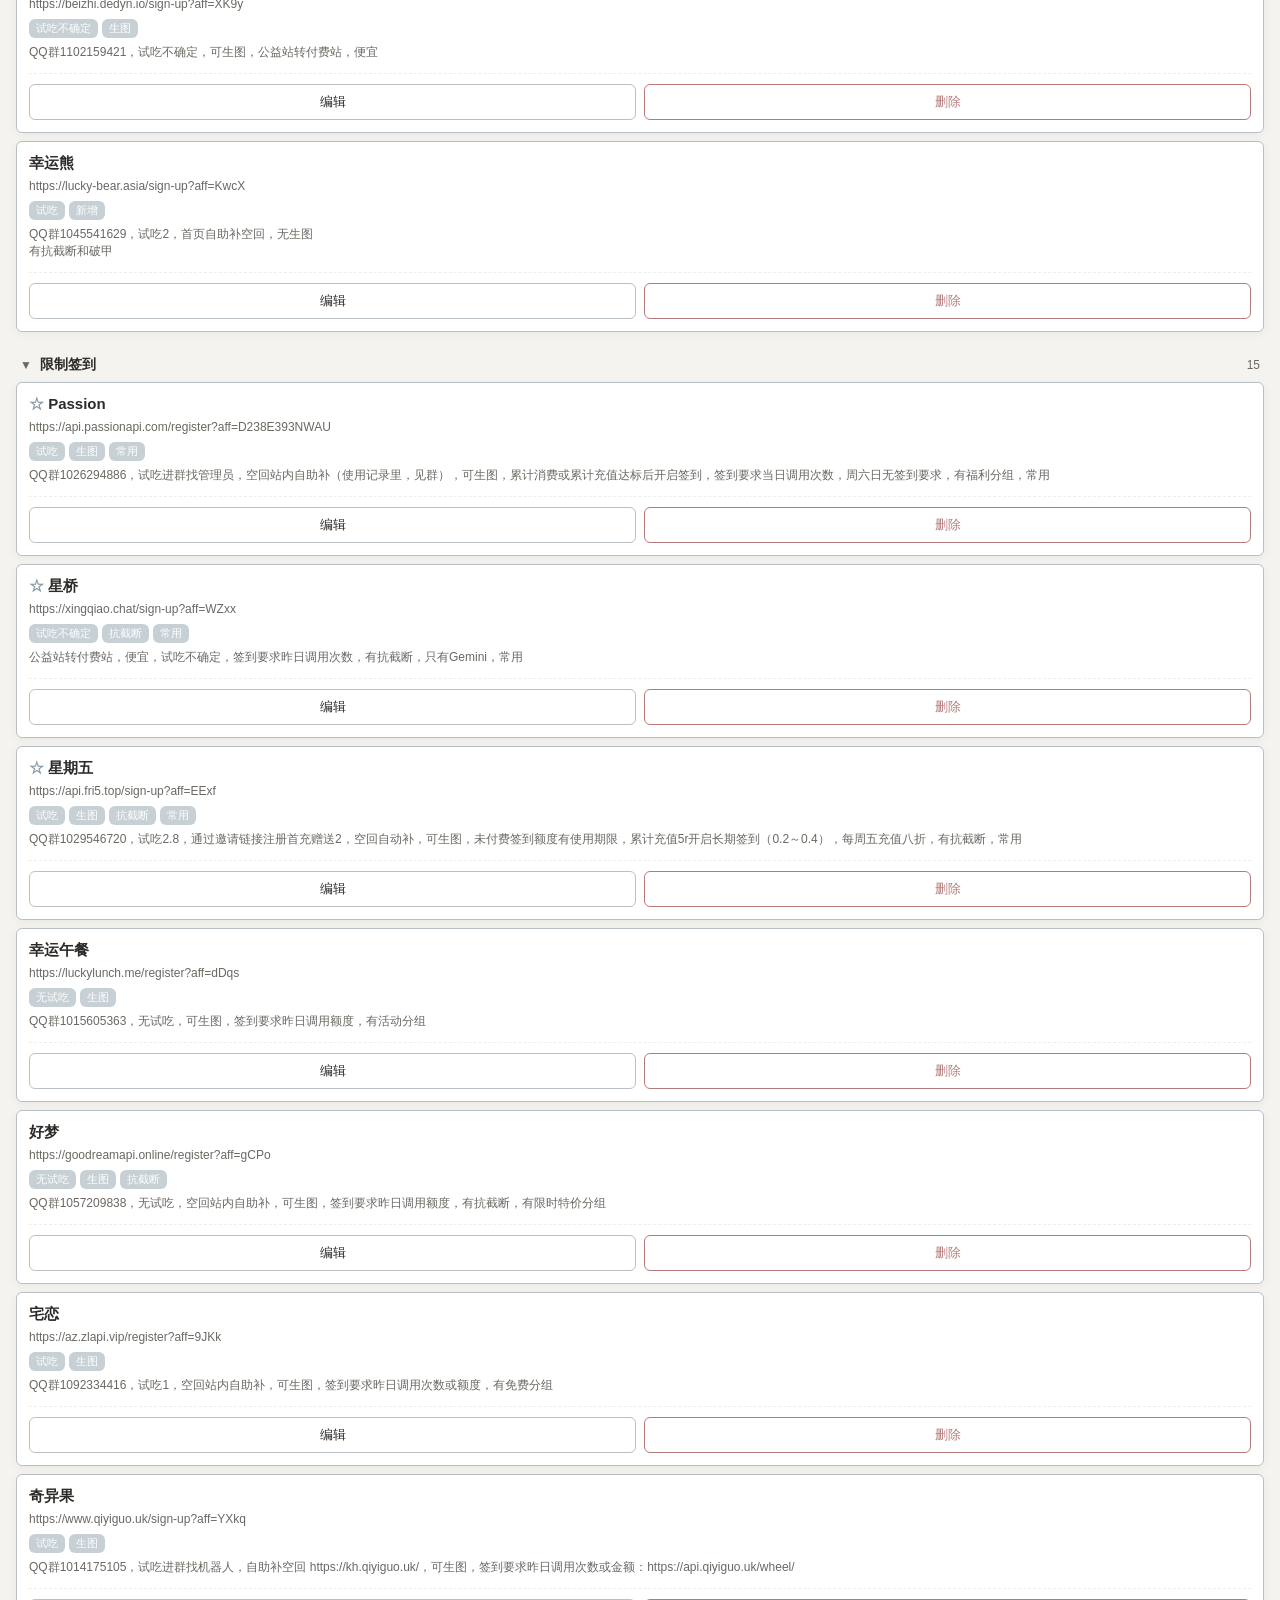
==== commit a81a3107: "Update admin.html" ====
--- a/admin.html
+++ b/admin.html
@@ -24,7 +24,7 @@
 
     main{padding:16px 16px 90px}
     
-    /* ====== 新增：管理菜单模块 ====== */
+    /* ====== 管理菜单模块 ====== */
     .menu-panel {
       background: #fff;
       border: 1.5px solid var(--border);
@@ -49,7 +49,7 @@
       display: flex;
       align-items: center;
       justify-content: center;
-      height: 40px; /* 统一高度 */
+      height: 40px;
       padding: 0 4px;
       border-radius: var(--radius);
       border: 1.5px solid var(--border);
@@ -58,7 +58,7 @@
       font-size: 13px;
       font-weight: 500;
       cursor: pointer;
-      white-space: nowrap; /* 强制不换行 */
+      white-space: nowrap;
       overflow: hidden;
       text-overflow: ellipsis;
       transition: background-color 0.2s;
@@ -122,10 +122,13 @@
     .btn.primary{background:var(--accent);color:#fff;border-color:var(--accent)}
     .btn.danger{color:var(--danger);border-color:var(--danger)}
 
-    /* 右下角导出按钮 (保持原样不动) */
-    .fab{position:fixed;right:16px;bottom:20px;padding:0 20px;height:48px;border-radius:24px;
+    /* 右下角悬浮按钮组：导出 + 一键发布 */
+    .fab-wrap{position:fixed;right:16px;bottom:20px;display:flex;gap:10px;z-index:30}
+    .fab{padding:0 20px;height:48px;border-radius:24px;
       background:var(--accent);color:#fff;border:none;font-size:15px;font-weight:600;
-      box-shadow:0 4px 12px rgba(0,0,0,.2);cursor:pointer;z-index:30;display:flex;align-items:center;justify-content:center}
+      box-shadow:0 4px 12px rgba(0,0,0,.2);cursor:pointer;display:flex;align-items:center;justify-content:center}
+    .fab:disabled{opacity:.6}
+    .fab.publish{background:#5f7d8c}
 
     .modal-mask{position:fixed;inset:0;background:rgba(0,0,0,.4);z-index:50;display:none;align-items:flex-end;justify-content:center}
     .modal-mask.show{display:flex}
@@ -153,6 +156,11 @@
     .manage-item { display: flex; justify-content: space-between; align-items: center; padding: 8px; border-bottom: 1px dashed #ddd; font-size: 14px; }
     .manage-item:last-child { border-bottom: none; }
     .manage-item button { padding: 2px 8px; font-size: 12px; border: 1px solid var(--danger); color: var(--danger); background: transparent; border-radius: 4px; cursor: pointer; }
+
+    /* 发布配置状态 */
+    .publish-status{font-size:13px;margin-left:8px}
+    .publish-status.ok{color:#2e7d32}
+    .publish-status.no{color:#999}
   </style>
 </head>
 <body>
@@ -162,7 +170,7 @@
 </header>
 
 <main>
-  <!-- 新增：管理菜单模块 -->
+  <!-- 管理菜单模块 -->
   <div class="menu-panel">
     <div class="menu-title">管理菜单</div>
     <div class="menu-grid">
@@ -179,7 +187,7 @@
       <!-- 第三行 -->
       <button class="menu-btn" id="btnImport">导入</button>
       <button class="menu-btn" id="btnReset">恢复线上</button>
-      <div></div> <!-- 占位空位 -->
+      <button class="menu-btn" id="btnPublishConfig">发布配置</button>
     </div>
   </div>
 
@@ -196,8 +204,11 @@
 <!-- 隐藏的文件输入框 -->
 <input type="file" id="fileImport" accept=".json" style="display:none">
 
-<!-- 右下角悬浮导出按钮 (保持不动) -->
-<button class="fab" id="btnExport">导出 JSON</button>
+<!-- 右下角悬浮按钮组 -->
+<div class="fab-wrap">
+  <button class="fab" id="btnExport">导出 JSON</button>
+  <button class="fab publish" id="btnPublish">一键发布</button>
+</div>
 
 <div class="modal-mask" id="modalMask">
   <div class="modal" id="modalBox"></div>
@@ -213,6 +224,8 @@
 let collapsedGroups = [];
 
 const STORAGE_KEY = 'api_tool_registry_draft';
+const PUBLISH_CONFIG_KEY = 'admin_publish_config';
+let sessionPublishPassword = ''; // 发布密码仅存内存，关闭页面即失效
 
 function saveToLocal() { localStorage.setItem(STORAGE_KEY, JSON.stringify(registry)); }
 
@@ -254,10 +267,8 @@
     return;
   }
 
-  // 1. 附加索引用于排序
   let sortedNotices = notices.map((n, i) => ({ ...n, originalIndex: i }));
 
-  // 2. 排序：置顶 > 日期降序 > 原始索引降序
   sortedNotices.sort((a, b) => {
     const pinA = a.isPinned ? 1 : 0;
     const pinB = b.isPinned ? 1 : 0;
@@ -267,7 +278,6 @@
     return b.originalIndex - a.originalIndex;
   });
 
-  // 3. 渲染每条公告（带折叠）
   wrap.innerHTML = sortedNotices.map((n) => {
     const pinHtml = n.isPinned ? '<span class="pin-badge">置顶</span>' : '';
     return `<div class="admin-notice-card" data-idx="${n.originalIndex}">
@@ -288,7 +298,6 @@
     </div>`;
   }).join("");
 
-  // 4. 绑定折叠事件
   wrap.querySelectorAll(".admin-notice-header").forEach(header => {
     header.onclick = () => { header.parentElement.classList.toggle("expanded"); };
   });
@@ -595,12 +604,118 @@
   alert("联系方式已更新并自动保存至草稿，请记得导出并替换文件");
 };
 
+// ===== 一键发布模块 =====
+function openPublishConfig() {
+  const saved = localStorage.getItem(PUBLISH_CONFIG_KEY) || '';
+  document.getElementById("modalBox").innerHTML = `
+    <h3>发布配置（一键发布到线上）</h3>
+    <div class="field">
+      <label>Worker 地址</label>
+      <input id="p-worker-url" placeholder="https://xxx.workers.dev" value="${saved}">
+    </div>
+    <div class="btn-row" style="border:none;">
+      <button class="btn primary" onclick="savePublishConfig()">保存配置</button>
+    </div>
+    <div id="p-config-status" class="publish-status ${saved ? 'ok' : 'no'}" style="margin-top:8px;">${saved ? '●已配置' : '●未配置'}</div>
+    <p style="font-size:12px;color:#999;margin-top:12px;">发布密码不保存，每次打开页面后首次发布时输入。发布前会展示确认弹窗。</p>
+    <div class="btn-row" style="border:none;margin-top:20px;">
+      <button class="btn" onclick="closeModal()">关闭</button>
+    </div>
+  `;
+  document.getElementById("modalMask").classList.add("show");
+}
+
+window.savePublishConfig = () => {
+  const url = document.getElementById("p-worker-url").value.trim().replace(/\/+$/, '');
+  if (!url || !url.startsWith('https://')) { alert('请填写正确的 Worker 地址（https:// 开头）'); return; }
+  localStorage.setItem(PUBLISH_CONFIG_KEY, url);
+  const el = document.getElementById("p-config-status");
+  el.textContent = '●已配置';
+  el.className = 'publish-status ok';
+  alert('已保存');
+};
+
+window.startPublish = () => {
+  const workerUrl = localStorage.getItem(PUBLISH_CONFIG_KEY);
+  if (!workerUrl) { alert('请先在菜单"发布配置"中填写 Worker 地址'); openPublishConfig(); return; }
+  if (!sessionPublishPassword) { openPublishPasswordModal(); return; }
+  openPublishConfirm();
+};
+
+function openPublishPasswordModal() {
+  document.getElementById("modalBox").innerHTML = `
+    <h3>输入发布密码</h3>
+    <div class="field"><input type="password" id="p-password" placeholder="发布密码"></div>
+    <div class="field" style="display:flex; align-items:center; gap:8px;">
+      <input type="checkbox" id="p-remember" checked style="width:16px; height:16px; margin:0;">
+      <label for="p-remember" style="margin:0; cursor:pointer;">本次会话记住（关闭页面后失效）</label>
+    </div>
+    <div class="btn-row" style="border:none;margin-top:20px;">
+      <button class="btn" onclick="closeModal()">取消</button>
+      <button class="btn primary" onclick="submitPublishPassword()">确定</button>
+    </div>
+  `;
+  document.getElementById("modalMask").classList.add("show");
+}
+
+window.submitPublishPassword = () => {
+  const pwd = document.getElementById("p-password").value;
+  if (!pwd) { alert('密码不能为空'); return; }
+  if (document.getElementById("p-remember").checked) sessionPublishPassword = pwd;
+  openPublishConfirm();
+};
+
+function openPublishConfirm() {
+  const siteCount = (registry.sites || []).length;
+  const noticeCount = (registry.notice || []).length;
+  document.getElementById("modalBox").innerHTML = `
+    <h3>确认发布？</h3>
+    <p style="font-size:14px;line-height:1.8;">站点数量：${siteCount}<br>公告数量：${noticeCount}<br>数据日期：${registry.updatedAt || '未知'}</p>
+    <p style="font-size:12px;color:#999;">发布后将自动提交到 GitHub 仓库，Pages 自动重新部署，约 1-2 分钟生效。</p>
+    <div class="btn-row" style="border:none;margin-top:20px;">
+      <button class="btn" onclick="closeModal()">取消</button>
+      <button class="btn primary" id="p-confirm-btn" onclick="doPublish()">确认发布</button>
+    </div>
+  `;
+  document.getElementById("modalMask").classList.add("show");
+}
+
+window.doPublish = async () => {
+  const btn = document.getElementById("p-confirm-btn");
+  btn.disabled = true; btn.textContent = '发布中…';
+  try {
+    const workerUrl = localStorage.getItem(PUBLISH_CONFIG_KEY);
+    registry.updatedAt = new Date().toISOString().split('T')[0];
+    const res = await fetch(workerUrl, {
+      method: 'POST',
+      headers: { 'Content-Type': 'application/json' },
+      body: JSON.stringify({ password: sessionPublishPassword, content: JSON.stringify(registry, null, 2) })
+    });
+    const data = await res.json();
+    closeModal();
+    saveToLocal();
+    if (data.ok) {
+      alert('发布成功！GitHub 正在自动部署，约 1-2 分钟后前台生效。');
+    } else {
+      if ((data.error || '').indexOf('密码') > -1) sessionPublishPassword = '';
+      alert('发布失败：' + (data.error || '未知错误') + '\n\n可使用右下角"导出 JSON"手动上传到 GitHub 兜底。');
+    }
+  } catch (e) {
+    closeModal();
+    alert('发布失败：网络错误 ' + e.message + '\n\n可使用"导出 JSON"手动上传兜底。');
+  } finally {
+    if (btn) { btn.disabled = false; btn.textContent = '确认发布'; }
+  }
+};
+
 // 事件绑定
 document.getElementById("btnAddSite").onclick = () => openSiteForm(null);
 document.getElementById("btnAddNotice").onclick = () => openNoticeForm(null);
 document.getElementById("btnSettings").onclick = openSettings;
 document.getElementById("btnManageGroups").onclick = () => openManage('group');
 document.getElementById("btnManageTags").onclick = () => openManage('tag');
+document.getElementById("btnPublishConfig").onclick = openPublishConfig;
+document.getElementById("btnPublish").onclick = () => window.startPublish();
 
 document.getElementById('btnImport').onclick = () => document.getElementById('fileImport').click();
 
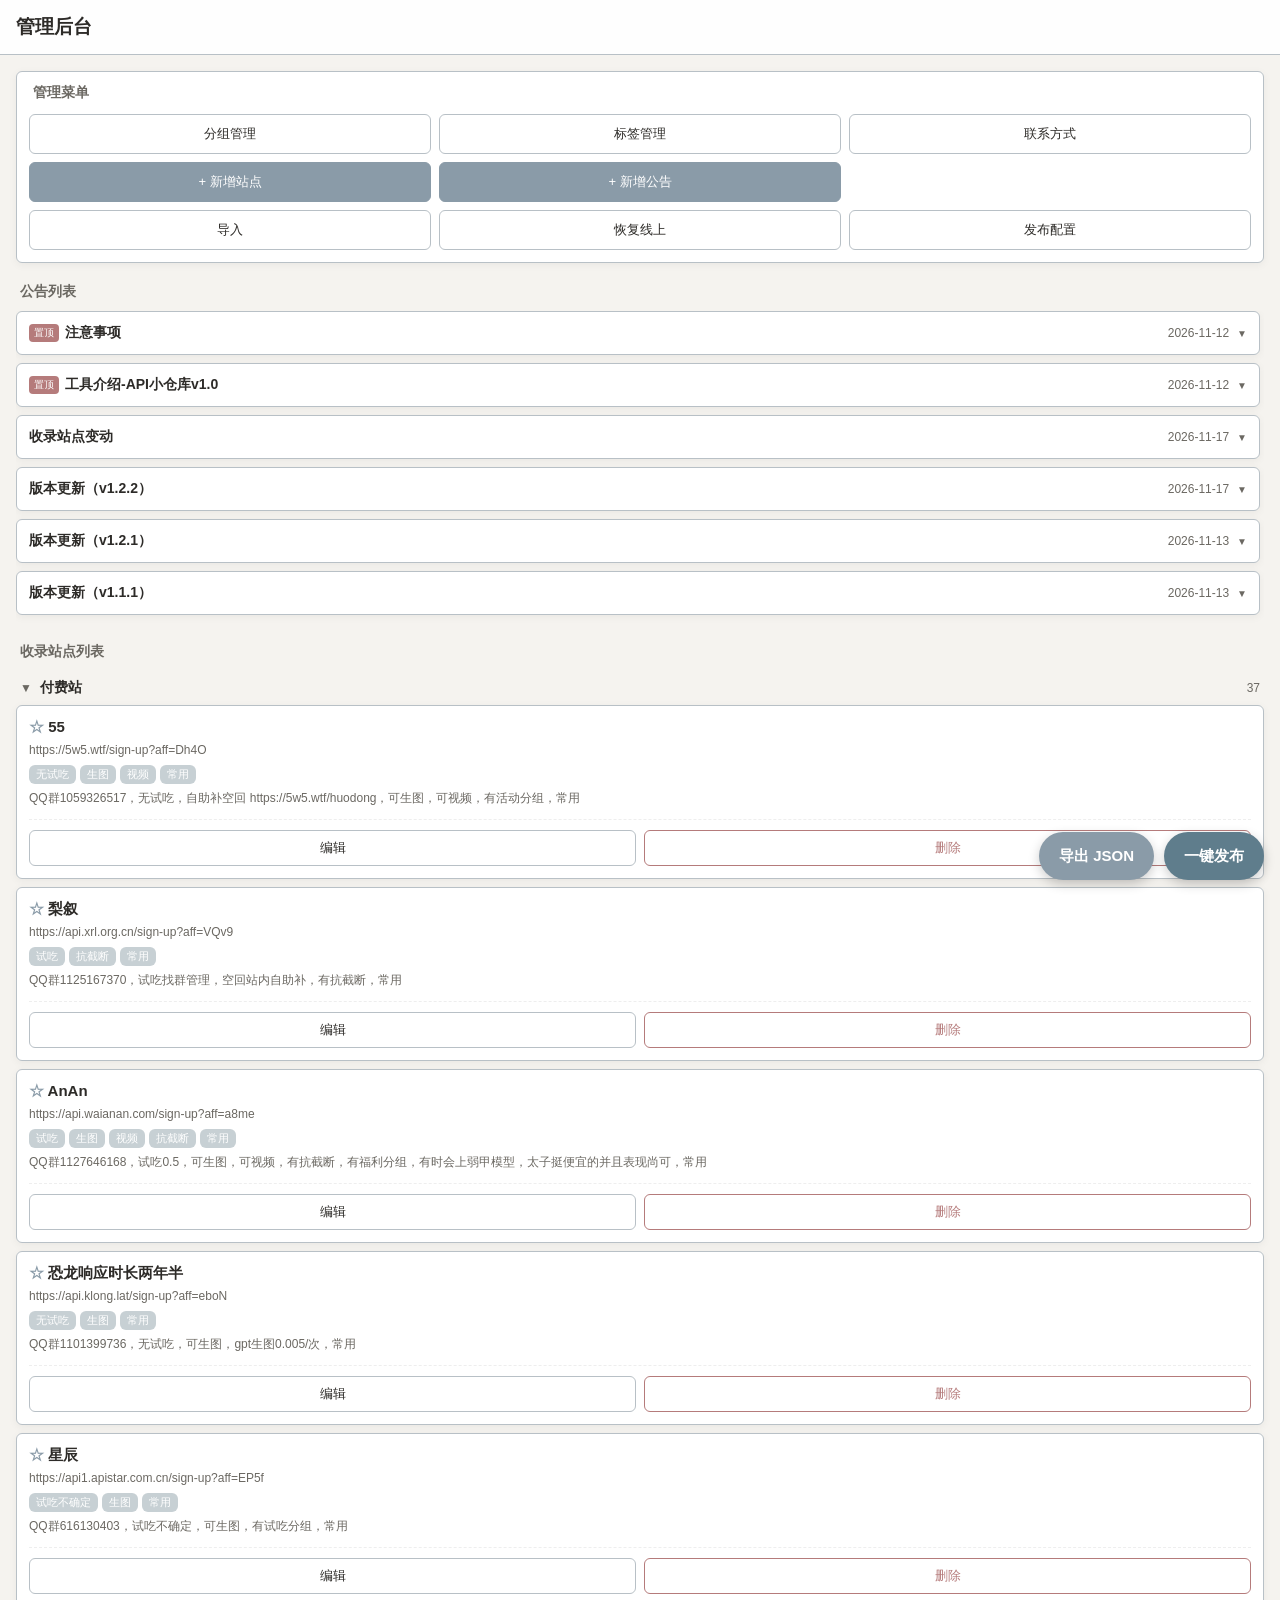
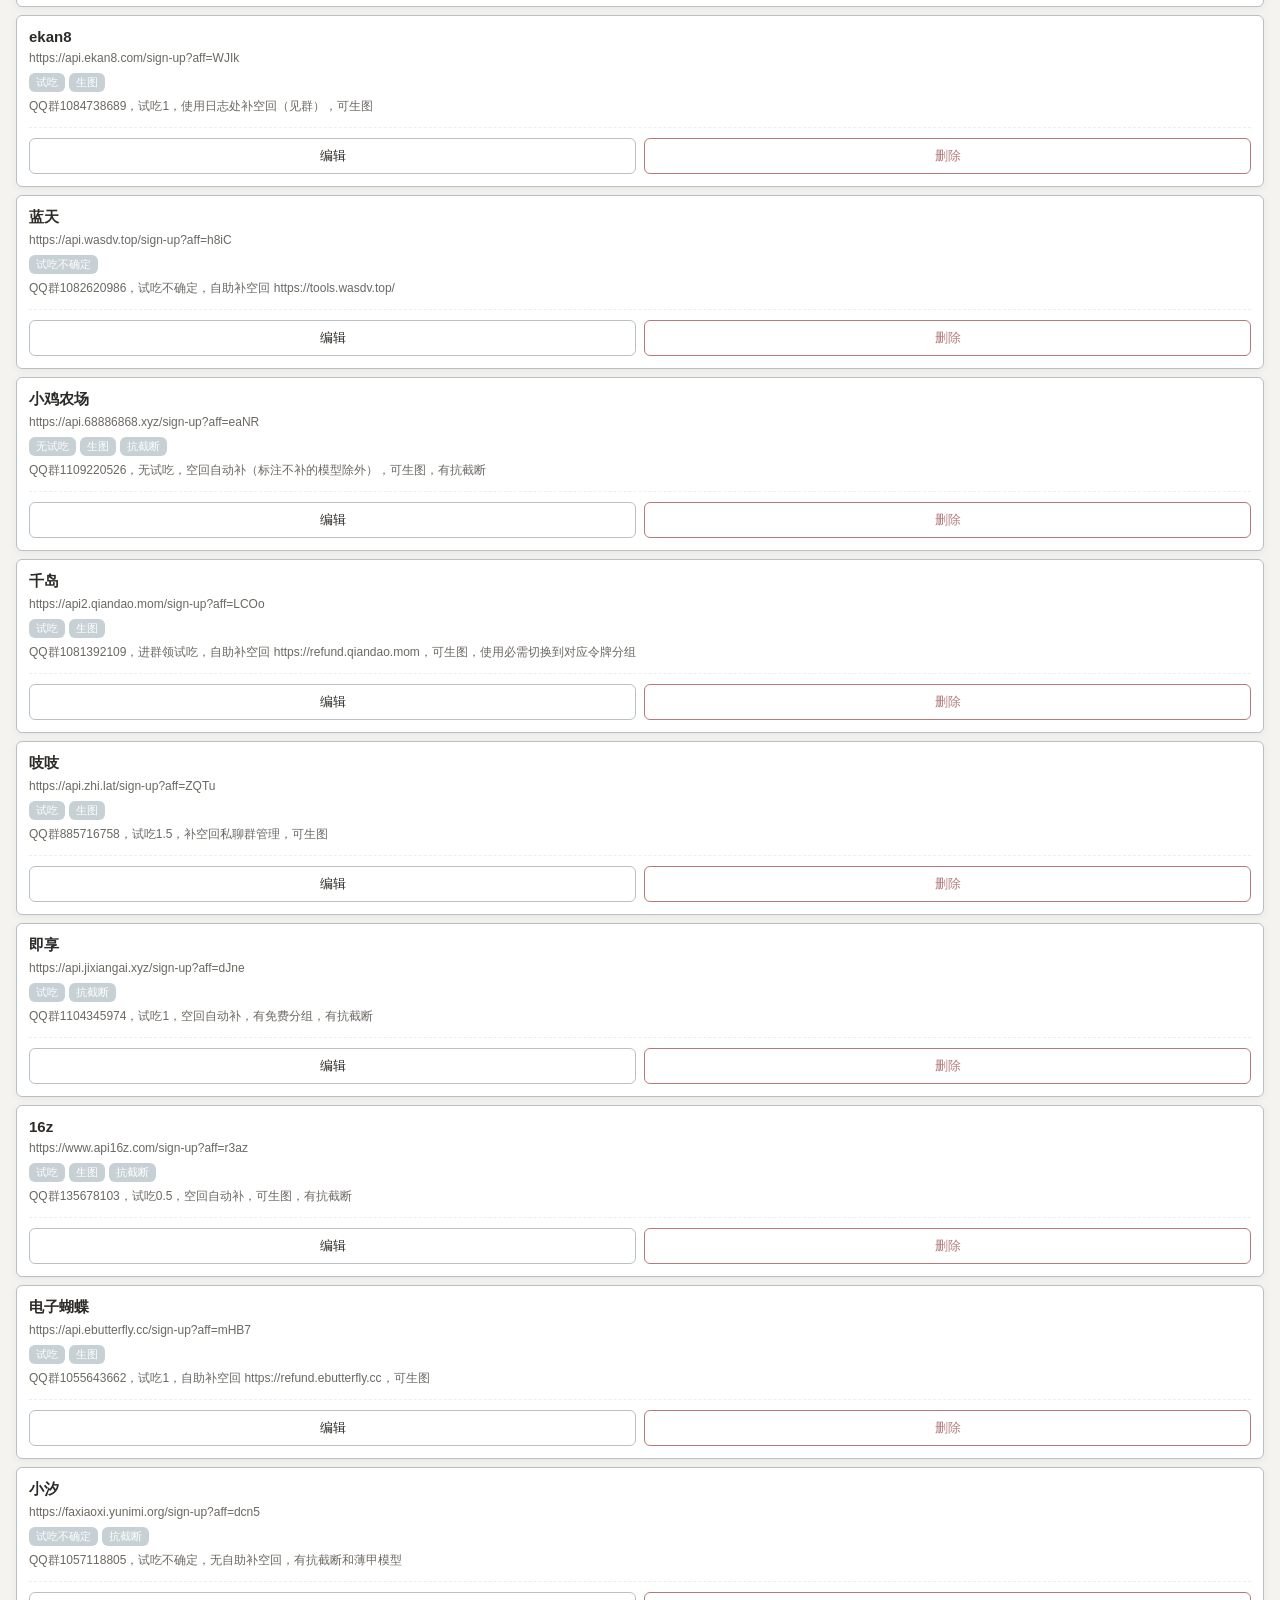
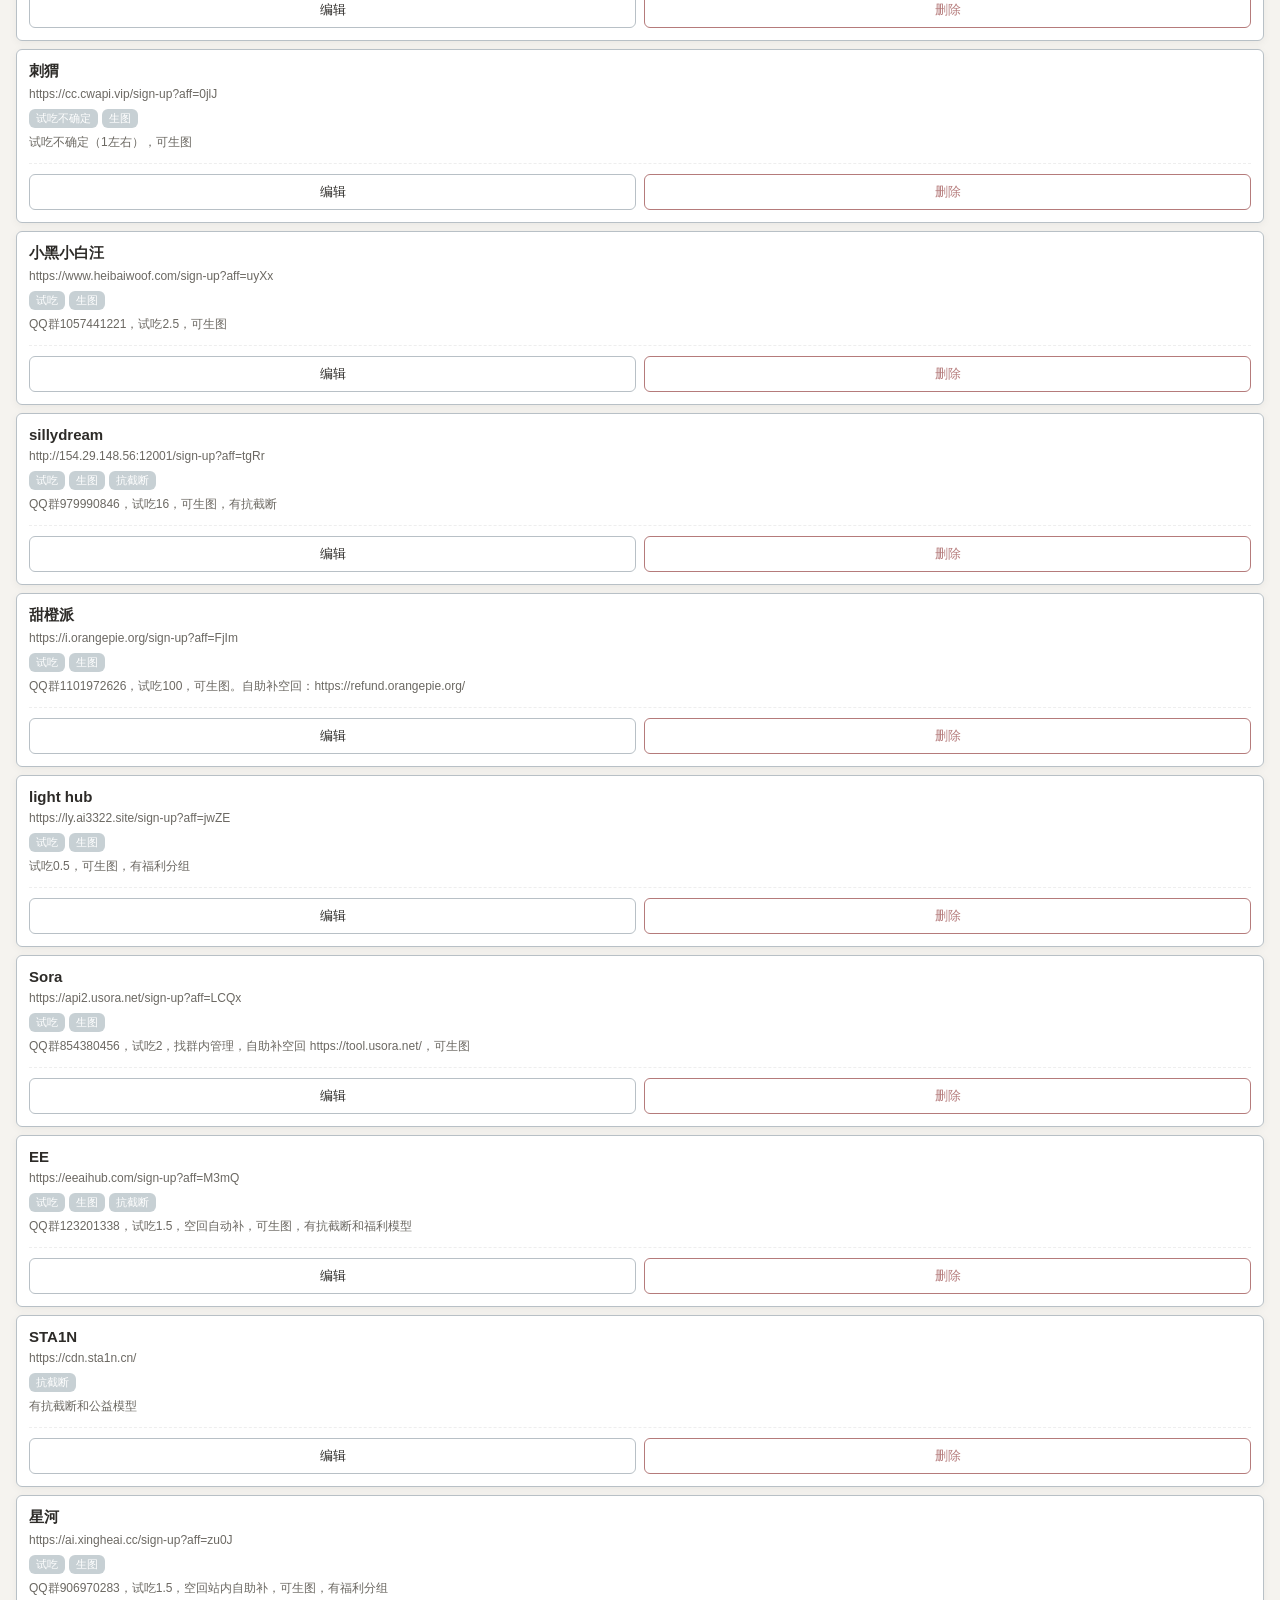
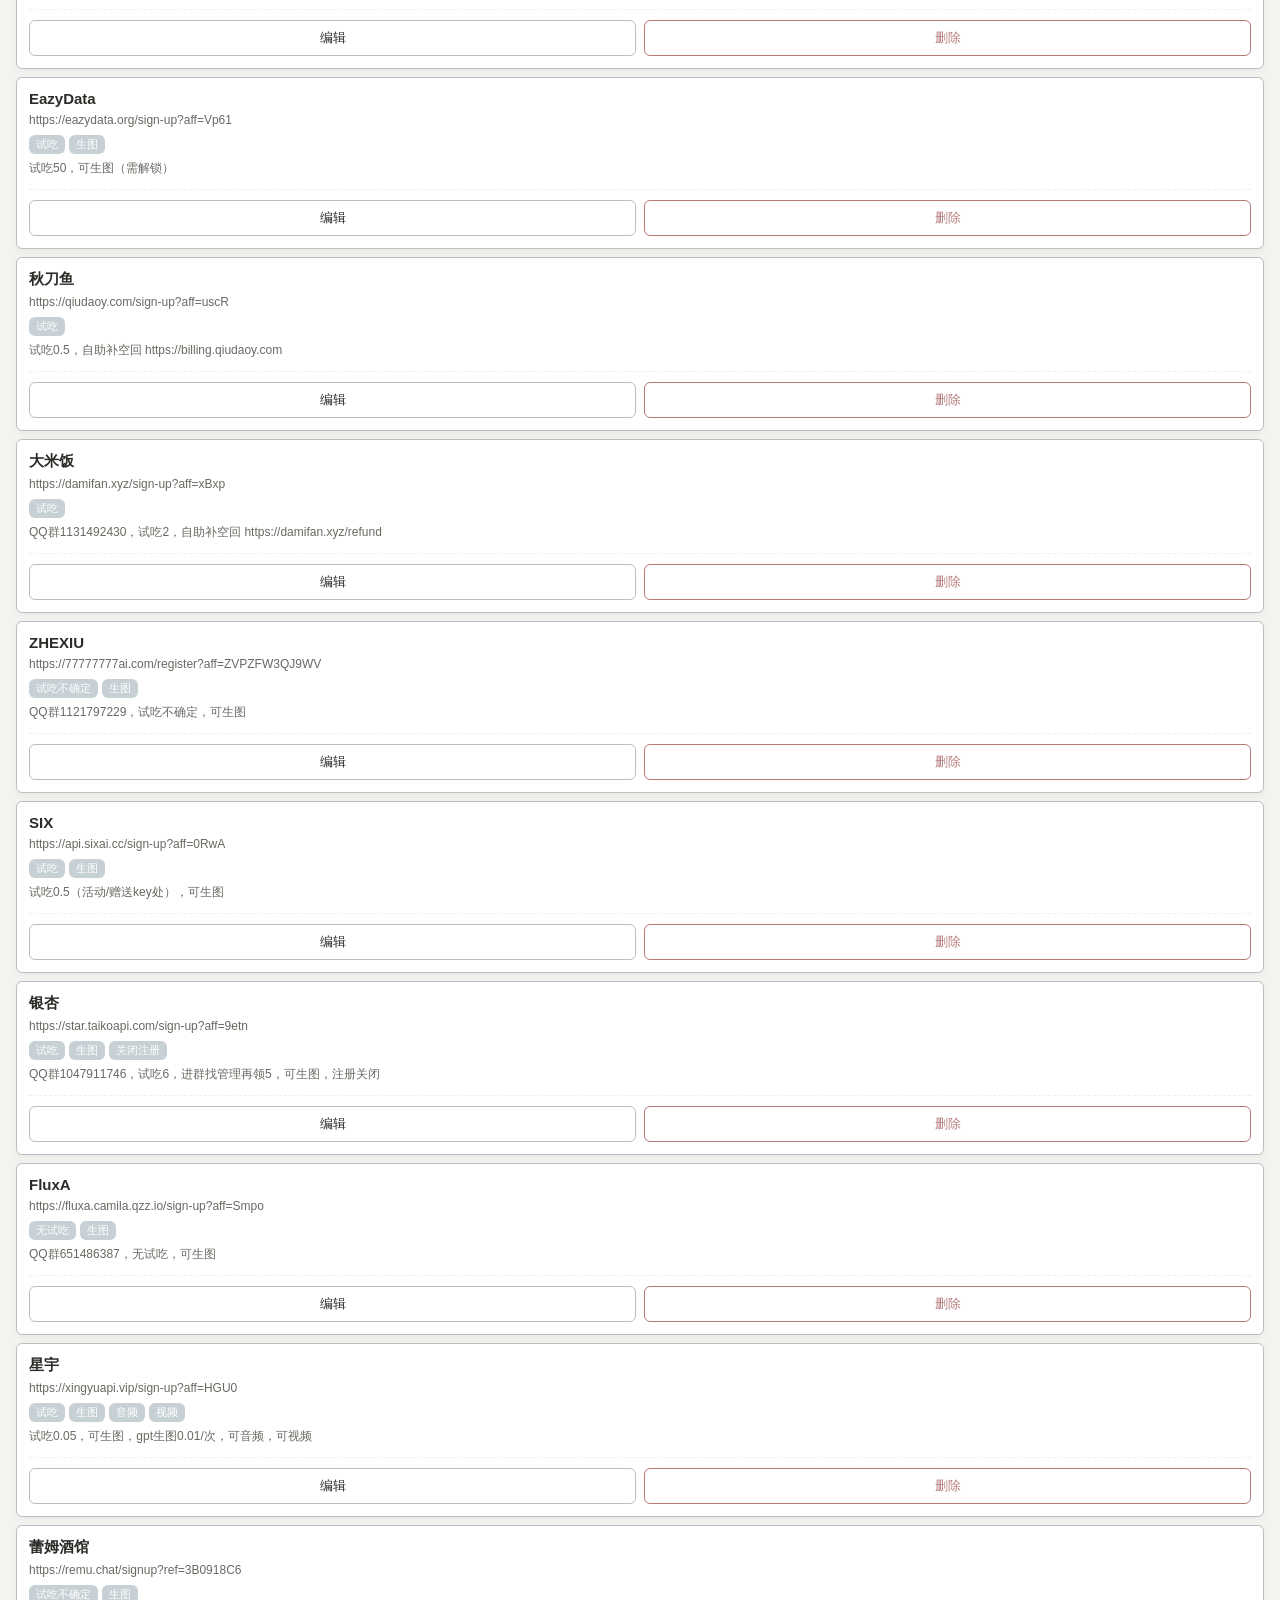
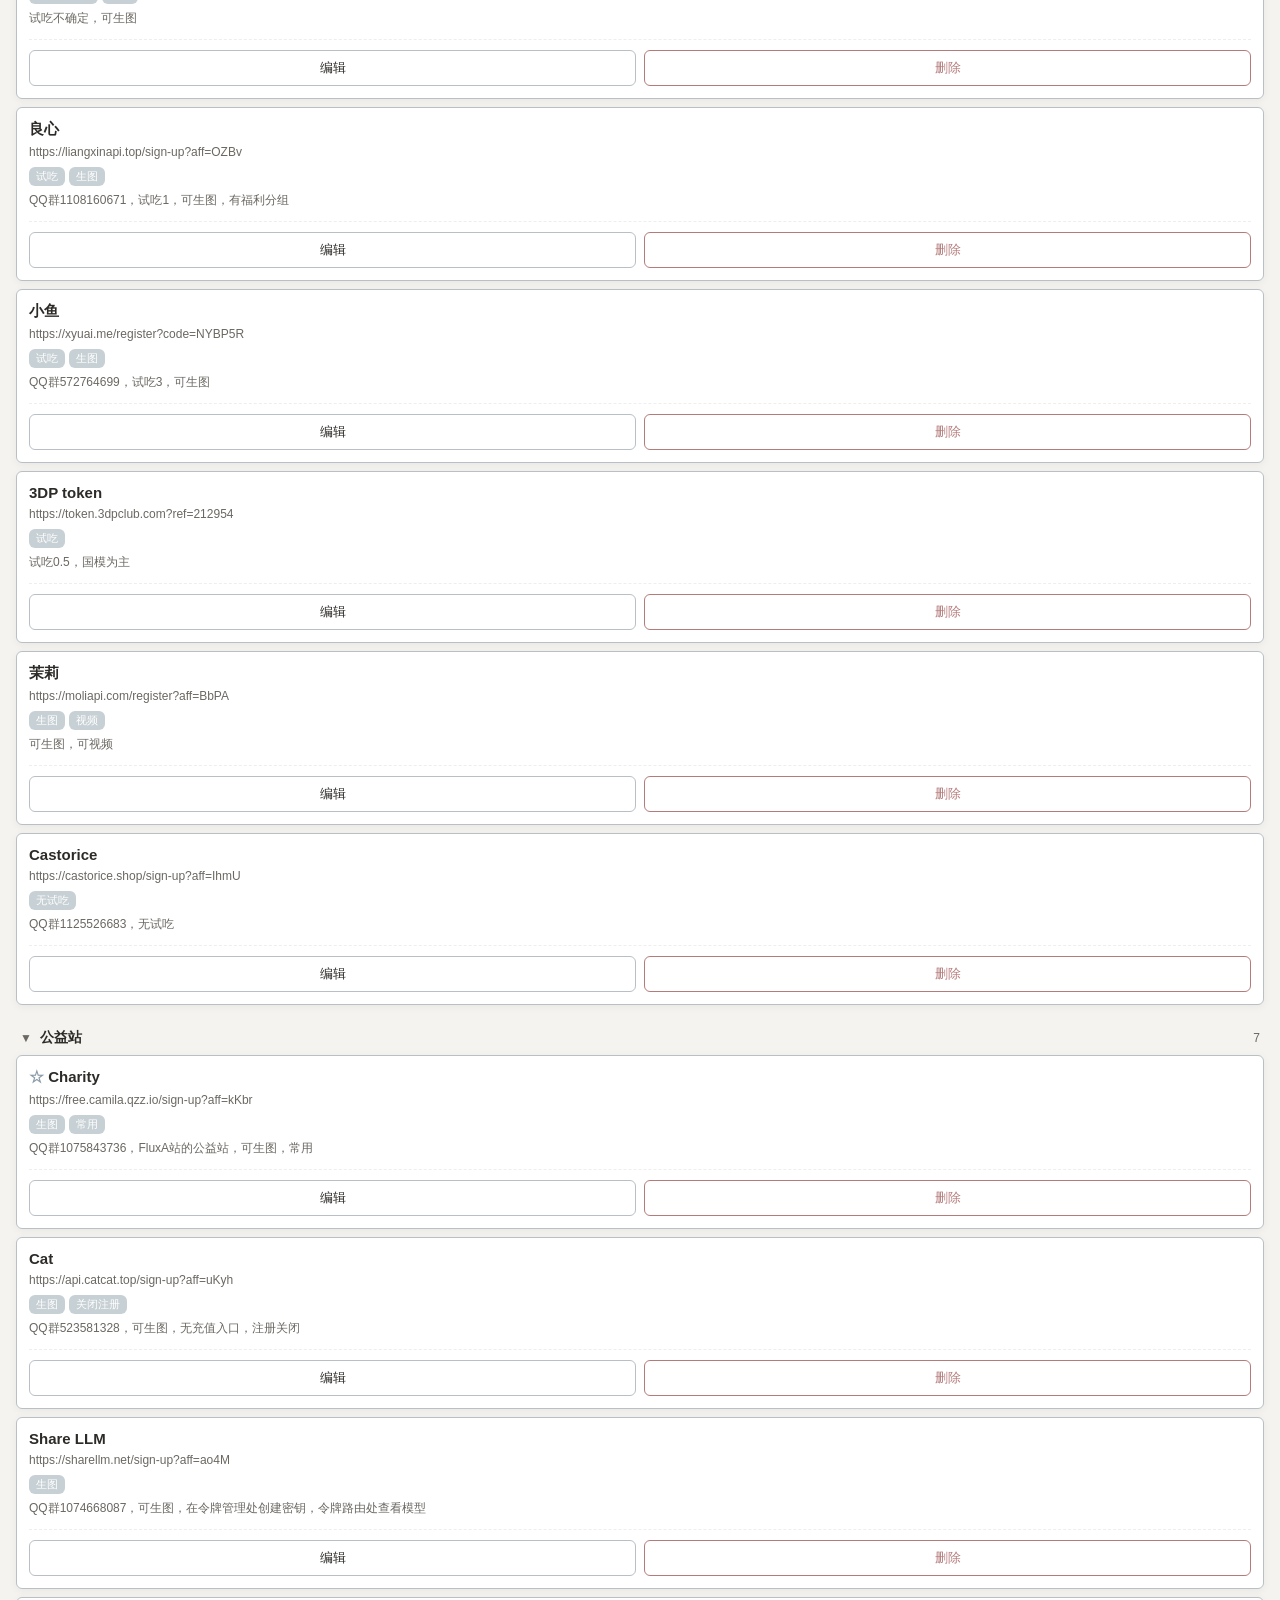
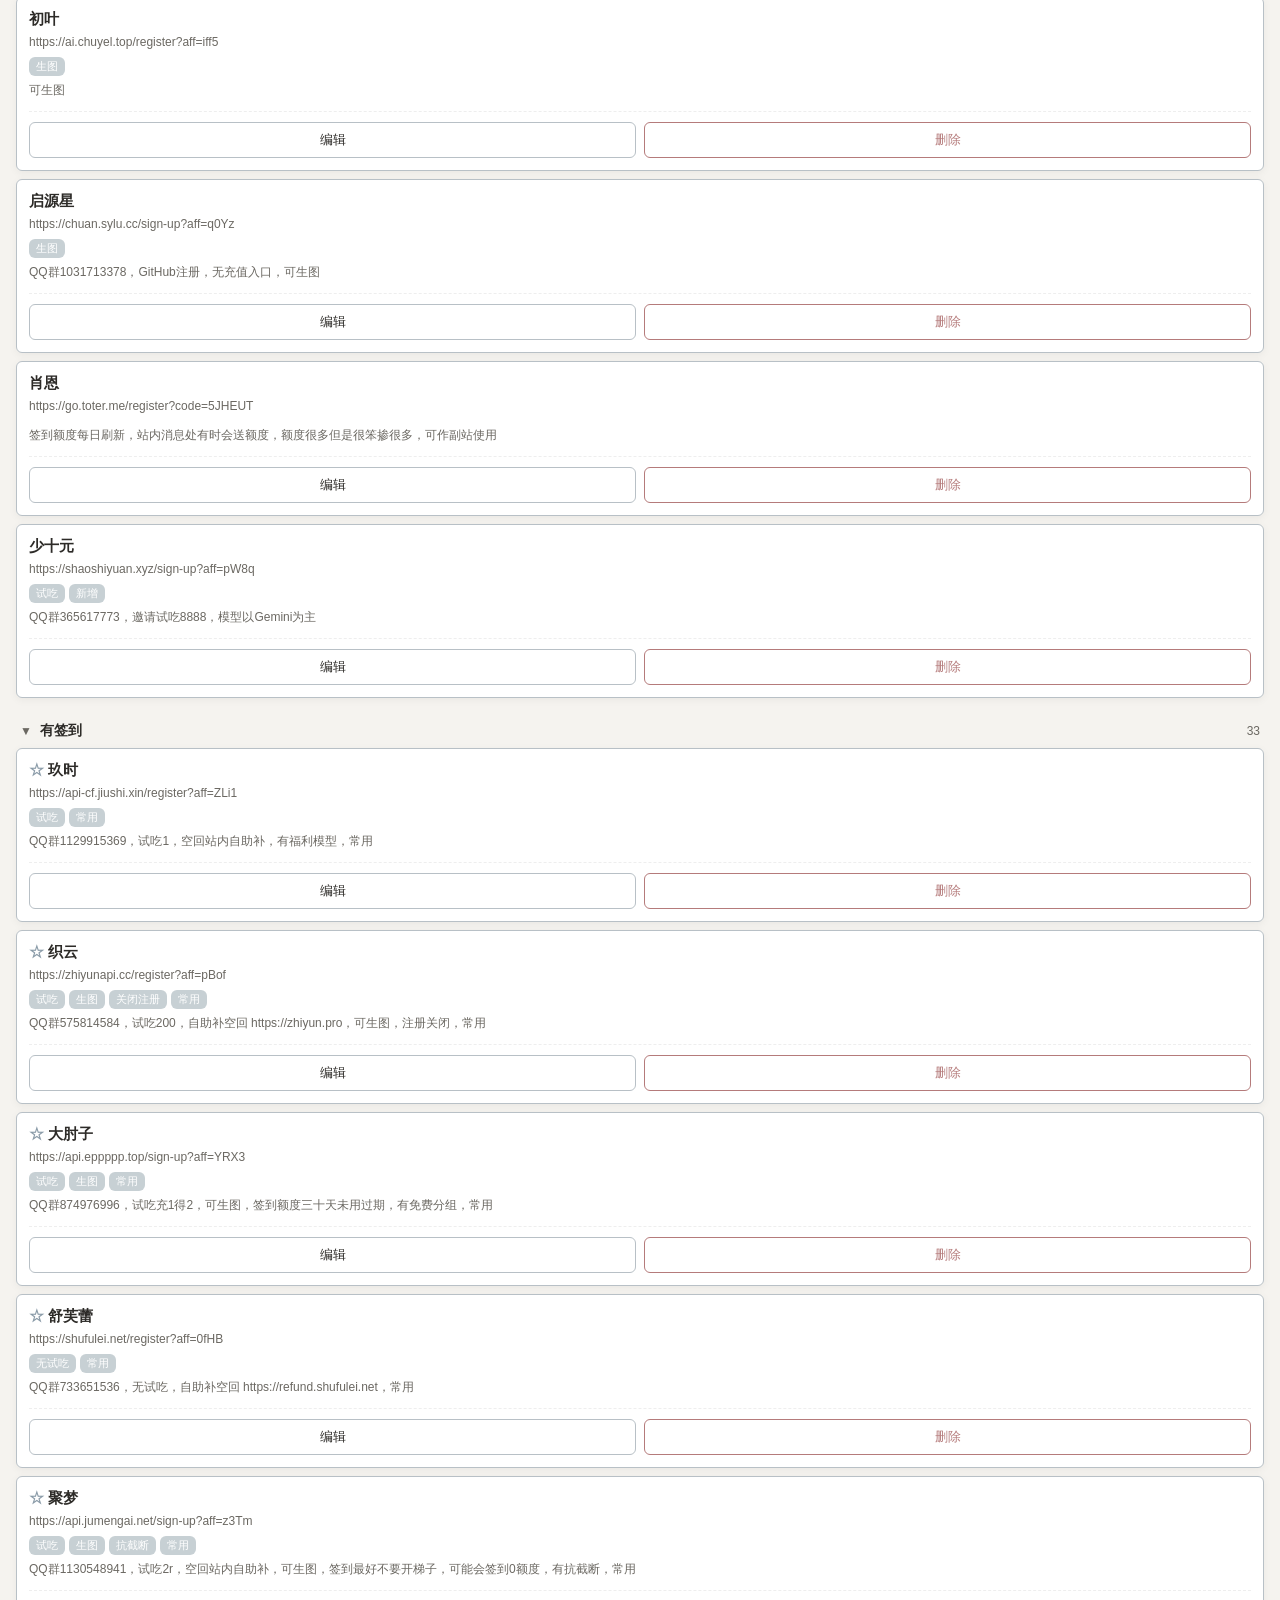
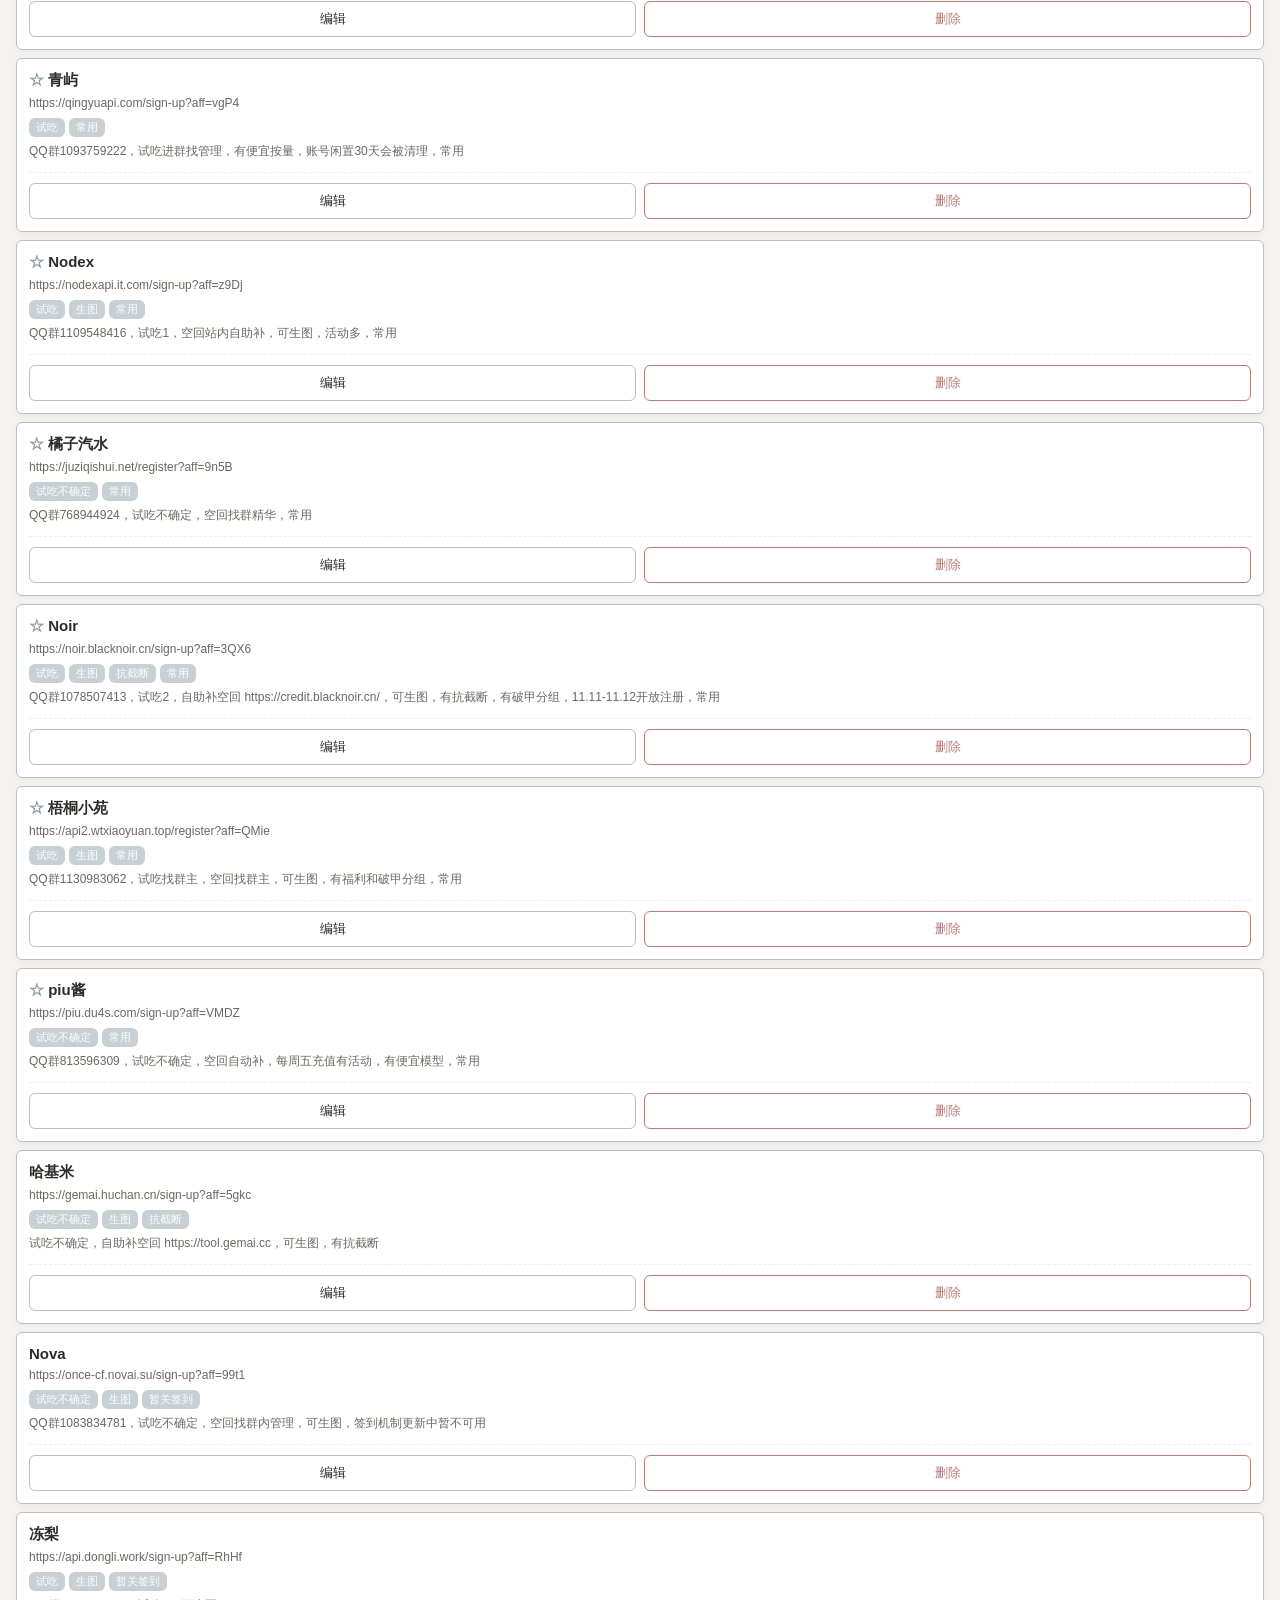
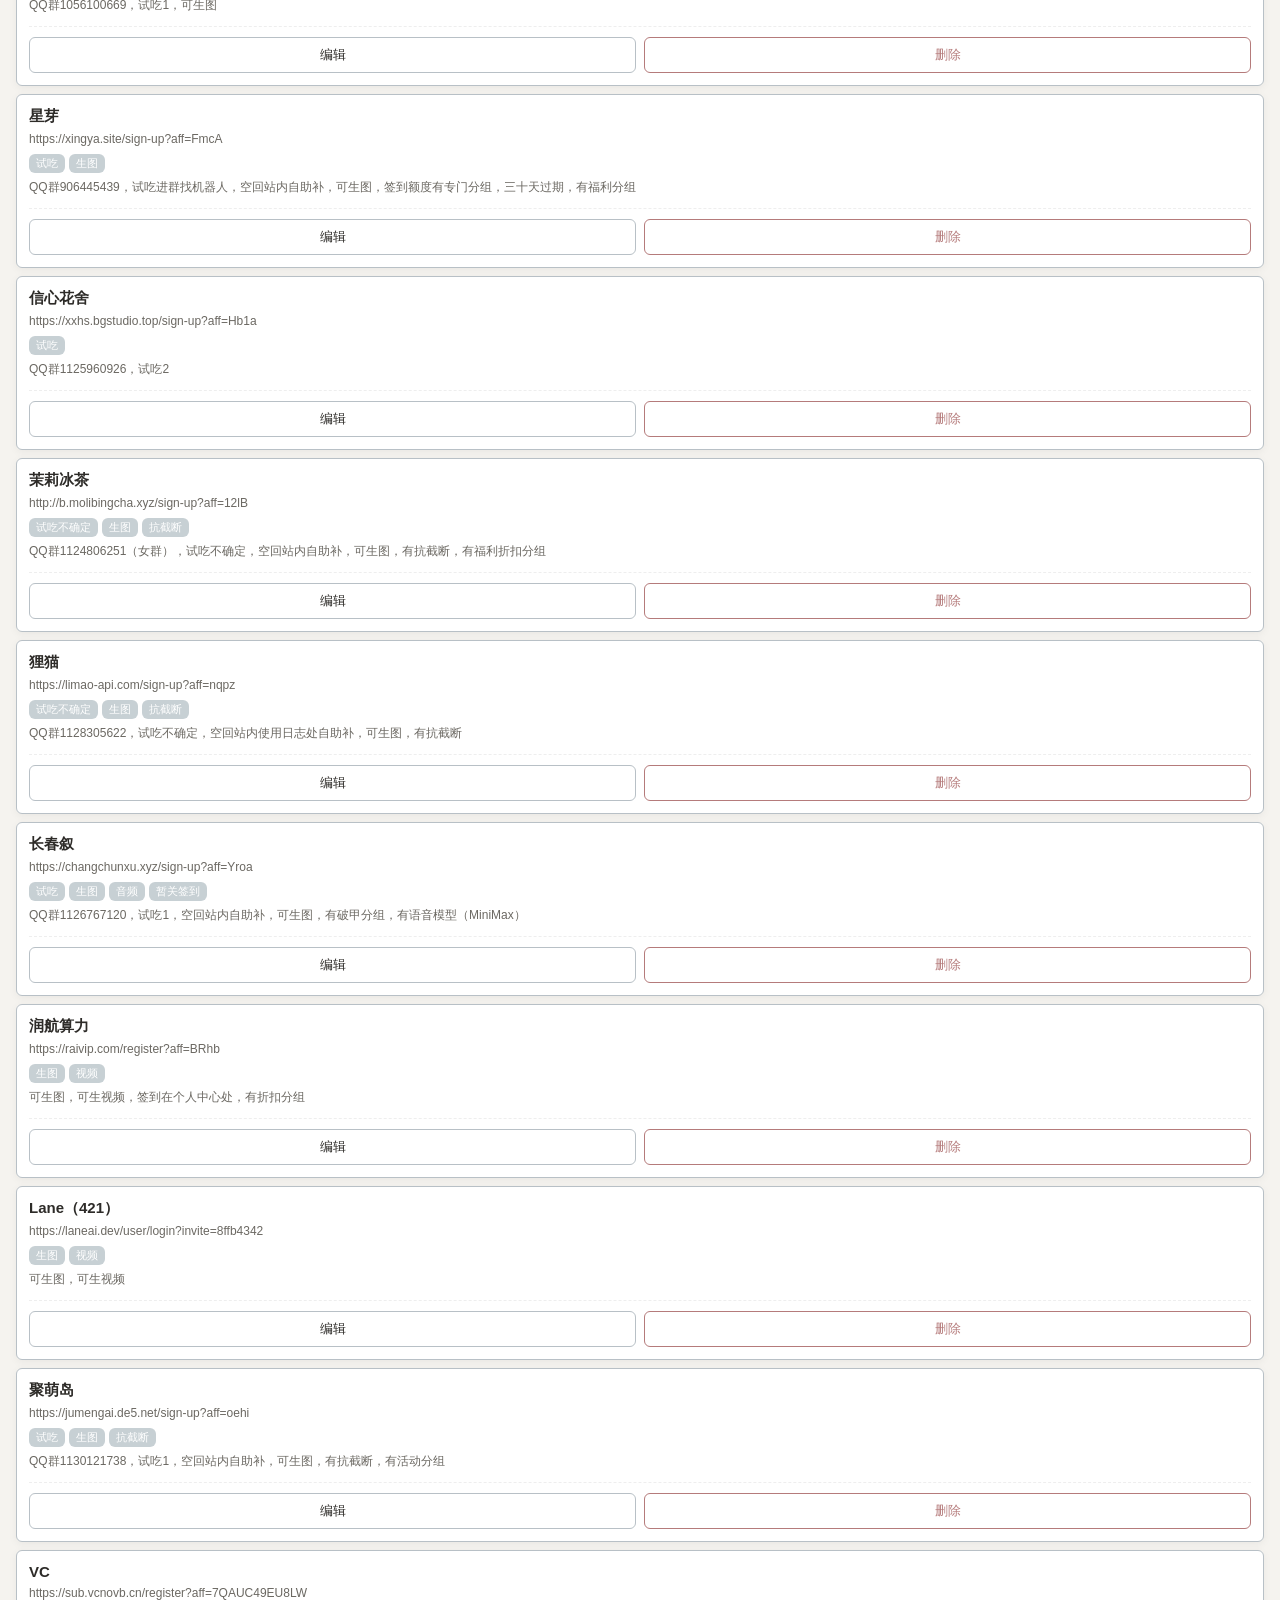
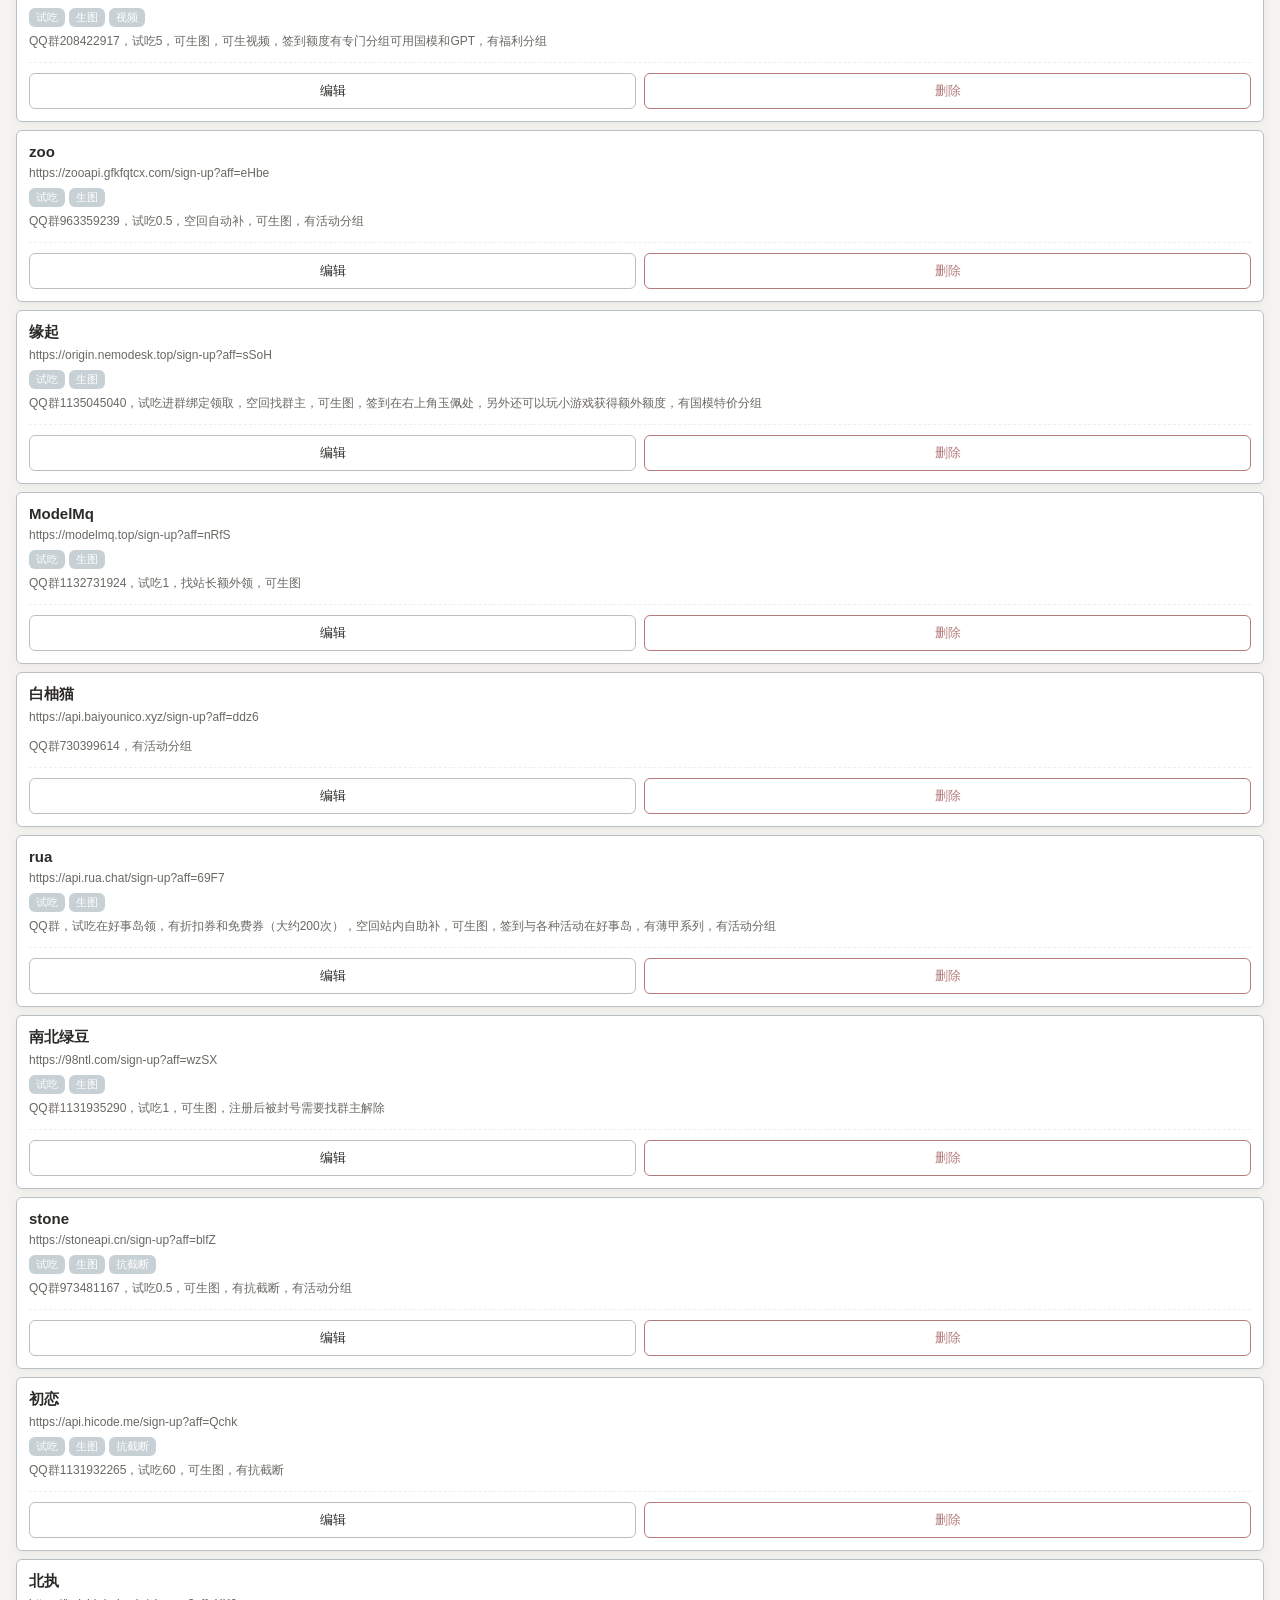
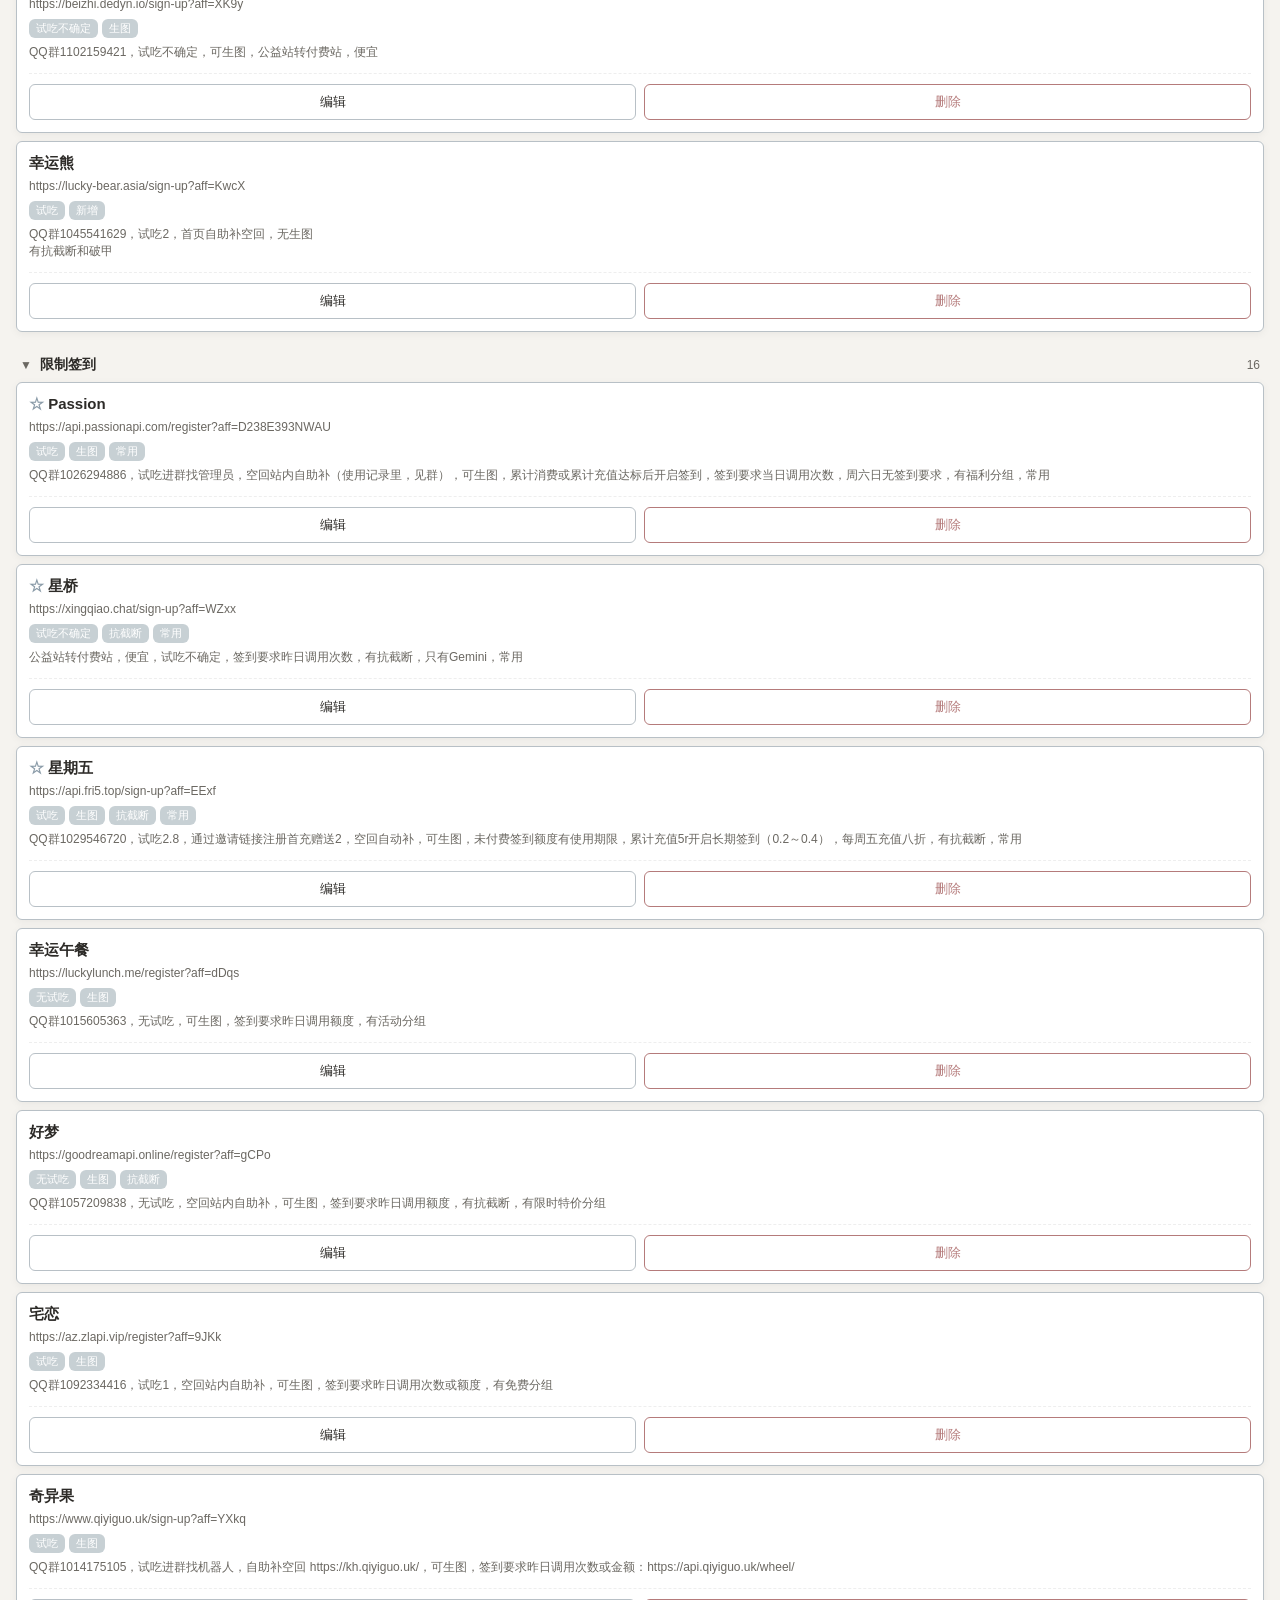
==== commit 349031dd: "Refactor alert messages and diff functions Updated alert message and improved siteDiffFields and not" ====
--- a/admin.html
+++ b/admin.html
@@ -16,7 +16,6 @@
       font-family:-apple-system,BlinkMacSystemFont,"Segoe UI","PingFang SC",sans-serif;font-size:15px}
     button{font-family:inherit}
     
-    /* 顶部标题栏：仅保留文字，靠左，放大一点 */
     .topbar{position:sticky;top:0;z-index:20;display:flex;align-items:center;
       padding:14px 16px;background:rgba(255,255,255,0.9);backdrop-filter:blur(10px);
       border-bottom:1.5px solid var(--border)}
@@ -24,7 +23,6 @@
 
     main{padding:16px 16px 90px}
     
-    /* ====== 管理菜单模块 ====== */
     .menu-panel {
       background: #fff;
       border: 1.5px solid var(--border);
@@ -75,18 +73,15 @@
       color: var(--danger);
       border-color: var(--danger);
     }
-    /* ================================= */
 
     .section-title{font-size:14px;font-weight:600;color:var(--text-2);margin:20px 0 10px 4px;display:flex;justify-content:space-between;align-items:center;}
     
-    /* 管理端公告滑动框 */
     .notice-scroll-box {
       max-height: 40vh;
       overflow-y: auto;
       padding-right: 4px;
     }
 
-    /* 管理端单条公告折叠 */
     .admin-notice-card { background: #fff; border: 1.5px solid var(--border); border-radius: var(--radius); margin-bottom: 8px; box-shadow: var(--shadow); overflow: hidden; }
     .admin-notice-header { display: flex; justify-content: space-between; align-items: center; padding: 12px; cursor: pointer; user-select: none; }
     .admin-notice-header .left-part { display: flex; align-items: center; gap: 6px; flex: 1; }
@@ -121,13 +116,13 @@
       background:transparent;color:var(--text);font-size:13px;cursor:pointer;text-align:center}
     .btn.primary{background:var(--accent);color:#fff;border-color:var(--accent)}
     .btn.danger{color:var(--danger);border-color:var(--danger)}
-
-    /* 右下角悬浮按钮组：导出 + 一键发布 */
+    .btn:disabled{background:#ccc;color:#888;border-color:#ccc;cursor:not-allowed}
+
     .fab-wrap{position:fixed;right:16px;bottom:20px;display:flex;gap:10px;z-index:30}
     .fab{padding:0 20px;height:48px;border-radius:24px;
       background:var(--accent);color:#fff;border:none;font-size:15px;font-weight:600;
       box-shadow:0 4px 12px rgba(0,0,0,.2);cursor:pointer;display:flex;align-items:center;justify-content:center}
-    .fab:disabled{opacity:.6}
+    .fab:disabled{background:#ccc;color:#888;cursor:not-allowed;box-shadow:none}
     .fab.publish{background:#5f7d8c}
 
     .modal-mask{position:fixed;inset:0;background:rgba(0,0,0,.4);z-index:50;display:none;align-items:flex-end;justify-content:center}
@@ -157,10 +152,30 @@
     .manage-item:last-child { border-bottom: none; }
     .manage-item button { padding: 2px 8px; font-size: 12px; border: 1px solid var(--danger); color: var(--danger); background: transparent; border-radius: 4px; cursor: pointer; }
 
-    /* 发布配置状态 */
     .publish-status{font-size:13px;margin-left:8px}
     .publish-status.ok{color:#2e7d32}
     .publish-status.no{color:#999}
+
+    /* 发布预览对比 */
+    .preview-box{max-height:40vh;overflow-y:auto;border:1.5px solid var(--border);border-radius:var(--radius);padding:8px;background:#faf9f7;margin-bottom:12px}
+    .pv-card{background:#fff;border:1.5px solid var(--border);border-radius:var(--radius);padding:10px;margin-bottom:8px}
+    .pv-card.add{border-color:#7aa87a}
+    .pv-card.edit{border-color:#d2a35f}
+    .pv-card.del{border-color:var(--danger);opacity:.55;background:#f3eeee}
+    .pv-badge{font-size:10px;color:#fff;padding:2px 6px;border-radius:4px;margin-right:6px}
+    .pv-badge.add{background:#7aa87a}
+    .pv-badge.edit{background:#d2a35f}
+    .pv-badge.del{background:var(--danger)}
+    .pv-title{font-weight:600;font-size:13px;display:inline}
+    .pv-sub{font-size:11px;color:var(--text-2);margin-top:4px;word-break:break-all}
+    .pv-tags{display:flex;flex-wrap:wrap;gap:4px;margin-top:4px}
+    .pv-tag{font-size:10px;padding:1px 6px;border-radius:4px;background:var(--accent-soft);color:#fff}
+    .pv-note{font-size:11px;color:var(--text-2);margin-top:4px;white-space:pre-wrap;word-break:break-word}
+    .pv-diff{font-size:11px;margin-top:6px;padding-top:6px;border-top:1px dashed #eee;color:var(--text-2);word-break:break-all;line-height:1.7}
+    .pv-diff b{color:var(--text);font-weight:600}
+    .pv-body{font-size:12px;color:var(--text-2);white-space:pre-wrap;word-break:break-word;margin-top:8px;padding-top:8px;border-top:1px dashed #eee}
+    .pv-count{font-size:13px;font-weight:600;margin-bottom:8px}
+    .pv-warn{font-size:12px;color:#b57b7b;margin-bottom:8px}
   </style>
 </head>
 <body>
@@ -170,7 +185,6 @@
 </header>
 
 <main>
-  <!-- 管理菜单模块 -->
   <div class="menu-panel">
     <div class="menu-title">管理菜单</div>
     <div class="menu-grid">
@@ -194,17 +208,14 @@
   <div class="section-title">
     <span>公告列表</span>
   </div>
-  <!-- 滑动框容器 -->
   <div class="notice-scroll-box" id="noticeList"></div>
 
   <div class="section-title">收录站点列表</div>
   <div id="siteList"></div>
 </main>
 
-<!-- 隐藏的文件输入框 -->
 <input type="file" id="fileImport" accept=".json" style="display:none">
 
-<!-- 右下角悬浮按钮组 -->
 <div class="fab-wrap">
   <button class="fab" id="btnExport">导出 JSON</button>
   <button class="fab publish" id="btnPublish">一键发布</button>
@@ -225,7 +236,8 @@
 
 const STORAGE_KEY = 'api_tool_registry_draft';
 const PUBLISH_CONFIG_KEY = 'admin_publish_config';
-let sessionPublishPassword = ''; // 发布密码仅存内存，关闭页面即失效
+let sessionPublishPassword = '';
+let publishPasswordTemp = '';
 
 function saveToLocal() { localStorage.setItem(STORAGE_KEY, JSON.stringify(registry)); }
 
@@ -258,7 +270,6 @@
   renderSites();
 }
 
-// 管理端公告渲染逻辑（带折叠和滑动）
 function renderNotices() {
   const wrap = document.getElementById("noticeList");
   const notices = registry.notice || [];
@@ -601,7 +612,7 @@
   registry.contact = newContact;
   saveToLocal();
   closeModal();
-  alert("联系方式已更新并自动保存至草稿，请记得导出并替换文件");
+  alert("联系方式已更新并自动保存至草稿");
 };
 
 // ===== 一键发布模块 =====
@@ -617,7 +628,7 @@
       <button class="btn primary" onclick="savePublishConfig()">保存配置</button>
     </div>
     <div id="p-config-status" class="publish-status ${saved ? 'ok' : 'no'}" style="margin-top:8px;">${saved ? '●已配置' : '●未配置'}</div>
-    <p style="font-size:12px;color:#999;margin-top:12px;">发布密码不保存，每次打开页面后首次发布时输入。发布前会展示确认弹窗。</p>
+    <p style="font-size:12px;color:#999;margin-top:12px;">发布密码不保存，每次打开页面后首次发布时输入。发布前会展示变更预览。</p>
     <div class="btn-row" style="border:none;margin-top:20px;">
       <button class="btn" onclick="closeModal()">关闭</button>
     </div>
@@ -635,44 +646,230 @@
   alert('已保存');
 };
 
-window.startPublish = () => {
+window.startPublish = async () => {
   const workerUrl = localStorage.getItem(PUBLISH_CONFIG_KEY);
   if (!workerUrl) { alert('请先在菜单"发布配置"中填写 Worker 地址'); openPublishConfig(); return; }
-  if (!sessionPublishPassword) { openPublishPasswordModal(); return; }
-  openPublishConfirm();
-};
-
-function openPublishPasswordModal() {
-  document.getElementById("modalBox").innerHTML = `
-    <h3>输入发布密码</h3>
-    <div class="field"><input type="password" id="p-password" placeholder="发布密码"></div>
-    <div class="field" style="display:flex; align-items:center; gap:8px;">
-      <input type="checkbox" id="p-remember" checked style="width:16px; height:16px; margin:0;">
-      <label for="p-remember" style="margin:0; cursor:pointer;">本次会话记住（关闭页面后失效）</label>
-    </div>
-    <div class="btn-row" style="border:none;margin-top:20px;">
-      <button class="btn" onclick="closeModal()">取消</button>
-      <button class="btn primary" onclick="submitPublishPassword()">确定</button>
-    </div>
-  `;
-  document.getElementById("modalMask").classList.add("show");
-}
-
-window.submitPublishPassword = () => {
+
+  if (!sessionPublishPassword) {
+    publishPasswordTemp = '';
+    document.getElementById("modalBox").innerHTML = `
+      <h3>输入发布密码</h3>
+      <div class="field"><input type="password" id="p-password" placeholder="发布密码"></div>
+      <div class="field" style="display:flex; align-items:center; gap:8px;">
+        <input type="checkbox" id="p-remember" checked style="width:16px; height:16px; margin:0;">
+        <label for="p-remember" style="margin:0; cursor:pointer;">本次会话记住（关闭页面后失效）</label>
+      </div>
+      <div class="btn-row" style="border:none;margin-top:20px;">
+        <button class="btn" onclick="closeModal()">取消</button>
+        <button class="btn primary" onclick="submitPublishPassword()">确定</button>
+      </div>
+    `;
+    document.getElementById("modalMask").classList.add("show");
+    return;
+  }
+  await showPublishPreview();
+};
+
+window.submitPublishPassword = async () => {
   const pwd = document.getElementById("p-password").value;
   if (!pwd) { alert('密码不能为空'); return; }
+  publishPasswordTemp = pwd;
   if (document.getElementById("p-remember").checked) sessionPublishPassword = pwd;
-  openPublishConfirm();
-};
-
-function openPublishConfirm() {
-  const siteCount = (registry.sites || []).length;
-  const noticeCount = (registry.notice || []).length;
+  await showPublishPreview();
+};
+
+// 拉取线上 registry.json 用于对比
+async function fetchOnlineRegistry() {
+  try {
+    const res = await fetch('./registry.json?_=' + Date.now(), { cache: 'no-store' });
+    if (!res.ok) return null;
+    return await res.json();
+  } catch (e) { return null; }
+}
+
+// 差异字段提取（站点）
+function siteDiffFields(oldS, newS) {
+  const lines = [];
+  if ((oldS.name || '') !== (newS.name || '')) lines.push(`<b>站名：</b>${oldS.name || '(空)'} → ${newS.name || '(空)'}`);
+  if ((oldS.invite || '') !== (newS.invite || '')) lines.push(`<b>链接：</b>${oldS.invite || '(空)'} → ${newS.invite || '(空)'}`);
+  if ((oldS.group || '') !== (newS.group || '')) lines.push(`<b>分组：</b>${oldS.group || '(空)'} → ${newS.group || '(空)'}`);
+  const oldTags = JSON.stringify(oldS.tags || []);
+  const newTags = JSON.stringify(newS.tags || []);
+  if (oldTags !== newTags) {
+    lines.push(`<b>标签：</b>${(oldS.tags || []).join('、') || '(无)'} → ${(newS.tags || []).join('、') || '(无)'}`);
+  }
+  if ((oldS.note || '') !== (newS.note || '')) lines.push(`<b>备注：</b>${oldS.note || '(空)'} → ${newS.note || '(空)'}`);
+  return lines;
+}
+
+// 差异字段提取（公告）
+function noticeDiffFields(oldN, newN) {
+  const lines = [];
+  if ((oldN.content || '') !== (newN.content || '')) lines.push(`<b>内容：</b>有改动（展开卡片查看新内容）`);
+  if (!!oldN.isPinned !== !!newN.isPinned) lines.push(`<b>置顶：</b>${oldN.isPinned ? '是' : '否'} → ${newN.isPinned ? '是' : '否'}`);
+  if ((oldN.date || '') !== (newN.date || '')) lines.push(`<b>日期：</b>${oldN.date || ''} → ${newN.date || ''}`);
+  return lines;
+}
+
+// 对比逻辑：站点按 id，公告按 date+title，另含分组/标签/联系方式配置
+function diffRegistry(local, online) {
+  const changes = [];
+  const localSites = local.sites || [];
+  const onlineSites = (online && online.sites) || [];
+  const onlineSiteMap = {};
+  onlineSites.forEach(s => { onlineSiteMap[s.id] = s; });
+  const localSiteIds = {};
+
+  localSites.forEach(s => {
+    localSiteIds[s.id] = true;
+    if (!onlineSiteMap[s.id]) {
+      changes.push({ type: 'site', status: 'add', item: s });
+    } else if (JSON.stringify(onlineSiteMap[s.id]) !== JSON.stringify(s)) {
+      changes.push({ type: 'site', status: 'edit', item: s, old: onlineSiteMap[s.id] });
+    }
+  });
+  onlineSites.forEach(s => {
+    if (!localSiteIds[s.id]) {
+      changes.push({ type: 'site', status: 'del', item: s });
+    }
+  });
+
+  const localNotices = local.notice || [];
+  const onlineNotices = (online && online.notice) || [];
+  const keyOf = n => (n.date || '') + '|' + (n.title || '');
+  const onlineNoticeMap = {};
+  onlineNotices.forEach(n => { onlineNoticeMap[keyOf(n)] = n; });
+  const localNoticeKeys = {};
+
+  localNotices.forEach(n => {
+    const k = keyOf(n);
+    localNoticeKeys[k] = true;
+    if (!onlineNoticeMap[k]) {
+      changes.push({ type: 'notice', status: 'add', item: n });
+    } else if (JSON.stringify(onlineNoticeMap[k]) !== JSON.stringify(n)) {
+      changes.push({ type: 'notice', status: 'edit', item: n, old: onlineNoticeMap[k] });
+    }
+  });
+  onlineNotices.forEach(n => {
+    if (!localNoticeKeys[keyOf(n)]) {
+      changes.push({ type: 'notice', status: 'del', item: n });
+    }
+  });
+
+  // 配置类变更：分组 / 标签 / 联系方式
+  const arrDiff = (a, b) => {
+    const A = a || [], B = b || [];
+    const added = A.filter(x => !B.includes(x));
+    const removed = B.filter(x => !A.includes(x));
+    return { added, removed, changed: added.length > 0 || removed.length > 0 };
+  };
+
+  const gDiff = arrDiff(local.presetGroups, online && online.presetGroups);
+  const tDiff = arrDiff(local.presetTags, online && online.presetTags);
+  const contactChanged = JSON.stringify(local.contact || []) !== JSON.stringify((online && online.contact) || []);
+
+  if (gDiff.changed || tDiff.changed || contactChanged) {
+    const lines = [];
+    if (gDiff.added.length) lines.push(`<b>新增分组：</b>${gDiff.added.join('、')}`);
+    if (gDiff.removed.length) lines.push(`<b>删除分组：</b>${gDiff.removed.join('、')}`);
+    if (tDiff.added.length) lines.push(`<b>新增标签：</b>${tDiff.added.join('、')}`);
+    if (tDiff.removed.length) lines.push(`<b>删除标签：</b>${tDiff.removed.join('、')}`);
+    if (contactChanged) {
+      const oldC = (online && online.contact) || [];
+      const newC = local.contact || [];
+      const oldStr = oldC.map(c => (c.label || '') + ':' + (c.value || '')).join('；') || '(无)';
+      const newStr = newC.map(c => (c.label || '') + ':' + (c.value || '')).join('；') || '(无)';
+      lines.push(`<b>联系方式：</b>${oldStr} → ${newStr}`);
+    }
+    changes.unshift({ type: 'config', status: 'edit', lines });
+  }
+
+  return changes;
+}
+
+function pvCardHTML(c) {
+  const st = c.status;
+  const badge = st === 'add' ? '<span class="pv-badge add">新增</span>'
+              : st === 'edit' ? '<span class="pv-badge edit">修改</span>'
+              : '<span class="pv-badge del">删除</span>';
+
+  // 配置变更卡片
+  if (c.type === 'config') {
+    return `<div class="pv-card edit">
+      <div><span class="pv-badge edit">配置</span><span class="pv-title">分组 / 标签 / 联系方式</span></div>
+      <div class="pv-diff">${c.lines.join('<br>')}</div>
+    </div>`;
+  }
+
+  if (c.type === 'site') {
+    const tagsHtml = (c.item.tags || []).length
+      ? `<div class="pv-tags">${c.item.tags.map(t => `<span class="pv-tag">${t}</span>`).join('')}</div>` : '';
+    const noteHtml = c.item.note ? `<div class="pv-note">${c.item.note}</div>` : '';
+    const diffHtml = st === 'edit' && c.old
+      ? `<div class="pv-diff">${siteDiffFields(c.old, c.item).join('<br>')}</div>` : '';
+    return `<div class="pv-card ${st}">
+      <div>${badge}<span class="pv-title">${c.item.name}</span></div>
+      <div class="pv-sub">${c.item.group || ''}　${c.item.invite || ''}</div>
+      ${tagsHtml}
+      ${noteHtml}
+      ${diffHtml}
+    </div>`;
+  }
+
+  // 公告：可展开看内容
+  const diffHtml = st === 'edit' && c.old
+    ? `<div class="pv-diff">${noticeDiffFields(c.old, c.item).join('<br>')}</div>` : '';
+  return `<div class="pv-card ${st}" onclick="const b=this.querySelector('.pv-body'); if(b) b.style.display = b.style.display === 'block' ? 'none' : 'block';">
+    <div>${badge}<span class="pv-title">${c.item.title}</span></div>
+    <div class="pv-sub">${c.item.date || ''}${c.item.isPinned ? ' · 置顶' : ''}</div>
+    ${diffHtml}
+    <div class="pv-body" style="display:none">${c.item.content}</div>
+  </div>`;
+}
+
+async function showPublishPreview() {
+  const pwdInUse = sessionPublishPassword || publishPasswordTemp;
+  const online = await fetchOnlineRegistry();
+
+  if (!online) {
+    document.getElementById("modalBox").innerHTML = `
+      <h3>确认发布？</h3>
+      <div class="pv-warn">⚠ 无法获取线上数据进行对比，将全量发布。</div>
+      <div class="pv-count">站点 ${(registry.sites||[]).length} 个 · 公告 ${(registry.notice||[]).length} 条</div>
+      <p style="font-size:12px;color:#999;">发布后将自动提交到 GitHub 仓库，Pages 自动重新部署，约 1-2 分钟生效。</p>
+      <div class="btn-row" style="border:none;margin-top:20px;">
+        <button class="btn" onclick="closeModal()">取消</button>
+        <button class="btn primary" id="p-confirm-btn" onclick="doPublish()">确认发布</button>
+      </div>
+    `;
+    document.getElementById("modalMask").classList.add("show");
+    return;
+  }
+
+  const changes = diffRegistry(registry, online);
+
+  if (changes.length === 0) {
+    document.getElementById("modalBox").innerHTML = `
+      <h3>无需发布</h3>
+      <p style="font-size:14px;">本地草稿与线上数据一致，没有需要发布的变更。</p>
+      <div class="btn-row" style="border:none;margin-top:20px;">
+        <button class="btn primary" onclick="closeModal()">好</button>
+      </div>
+    `;
+    document.getElementById("modalMask").classList.add("show");
+    return;
+  }
+
+  const addN = changes.filter(c => c.status === 'add').length;
+  const editN = changes.filter(c => c.status === 'edit').length;
+  const delN = changes.filter(c => c.status === 'del').length;
+
   document.getElementById("modalBox").innerHTML = `
     <h3>确认发布？</h3>
-    <p style="font-size:14px;line-height:1.8;">站点数量：${siteCount}<br>公告数量：${noticeCount}<br>数据日期：${registry.updatedAt || '未知'}</p>
-    <p style="font-size:12px;color:#999;">发布后将自动提交到 GitHub 仓库，Pages 自动重新部署，约 1-2 分钟生效。</p>
-    <div class="btn-row" style="border:none;margin-top:20px;">
+    <div class="pv-count">共 ${changes.length} 处变更：新增 ${addN} · 修改 ${editN} · 删除 ${delN}</div>
+    <div class="preview-box">${changes.map(pvCardHTML).join('')}</div>
+    <p style="font-size:12px;color:#999;">公告卡片可点击展开查看内容。发布后将自动提交到 GitHub，约 1-2 分钟生效。</p>
+    <div class="btn-row" style="border:none;margin-top:16px;">
       <button class="btn" onclick="closeModal()">取消</button>
       <button class="btn primary" id="p-confirm-btn" onclick="doPublish()">确认发布</button>
     </div>
@@ -689,7 +886,7 @@
     const res = await fetch(workerUrl, {
       method: 'POST',
       headers: { 'Content-Type': 'application/json' },
-      body: JSON.stringify({ password: sessionPublishPassword, content: JSON.stringify(registry, null, 2) })
+      body: JSON.stringify({ password: sessionPublishPassword || publishPasswordTemp, content: JSON.stringify(registry, null, 2) })
     });
     const data = await res.json();
     closeModal();
@@ -697,7 +894,7 @@
     if (data.ok) {
       alert('发布成功！GitHub 正在自动部署，约 1-2 分钟后前台生效。');
     } else {
-      if ((data.error || '').indexOf('密码') > -1) sessionPublishPassword = '';
+      if ((data.error || '').indexOf('密码') > -1) { sessionPublishPassword = ''; publishPasswordTemp = ''; }
       alert('发布失败：' + (data.error || '未知错误') + '\n\n可使用右下角"导出 JSON"手动上传到 GitHub 兜底。');
     }
   } catch (e) {
